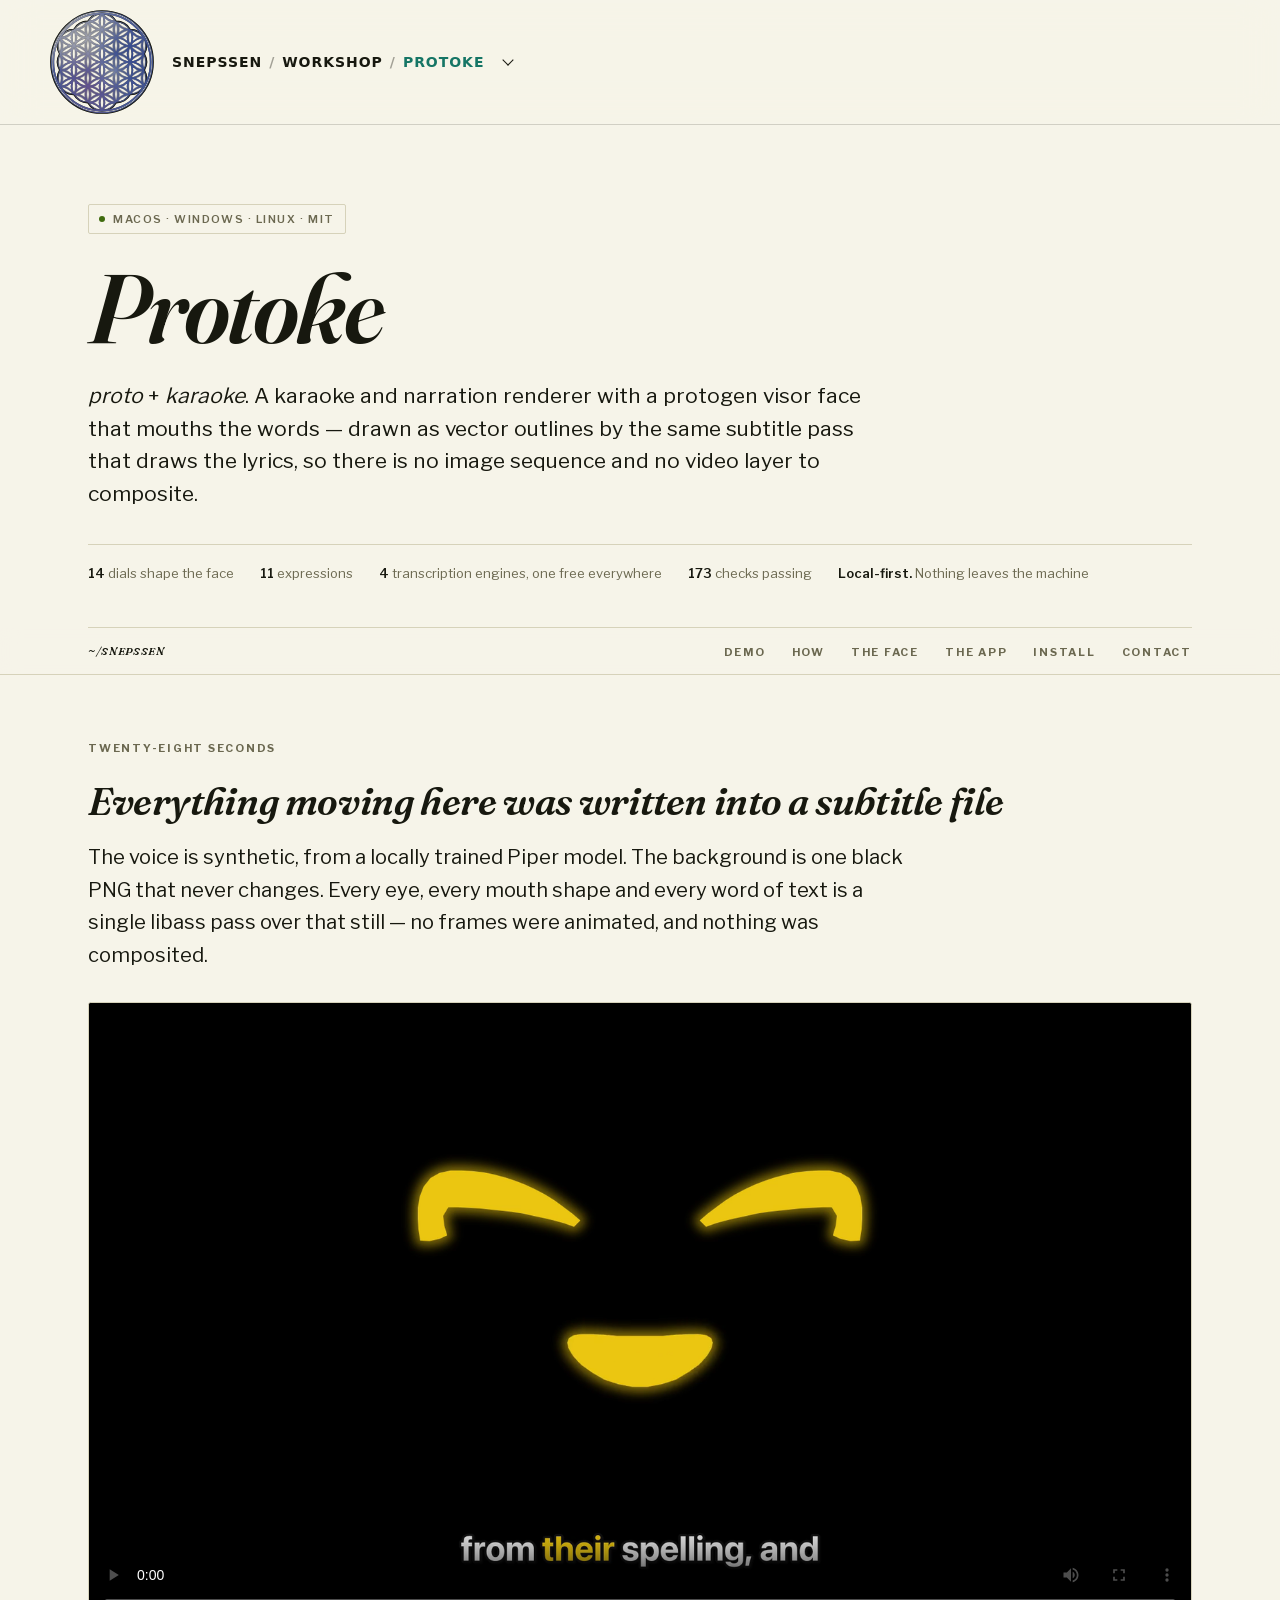
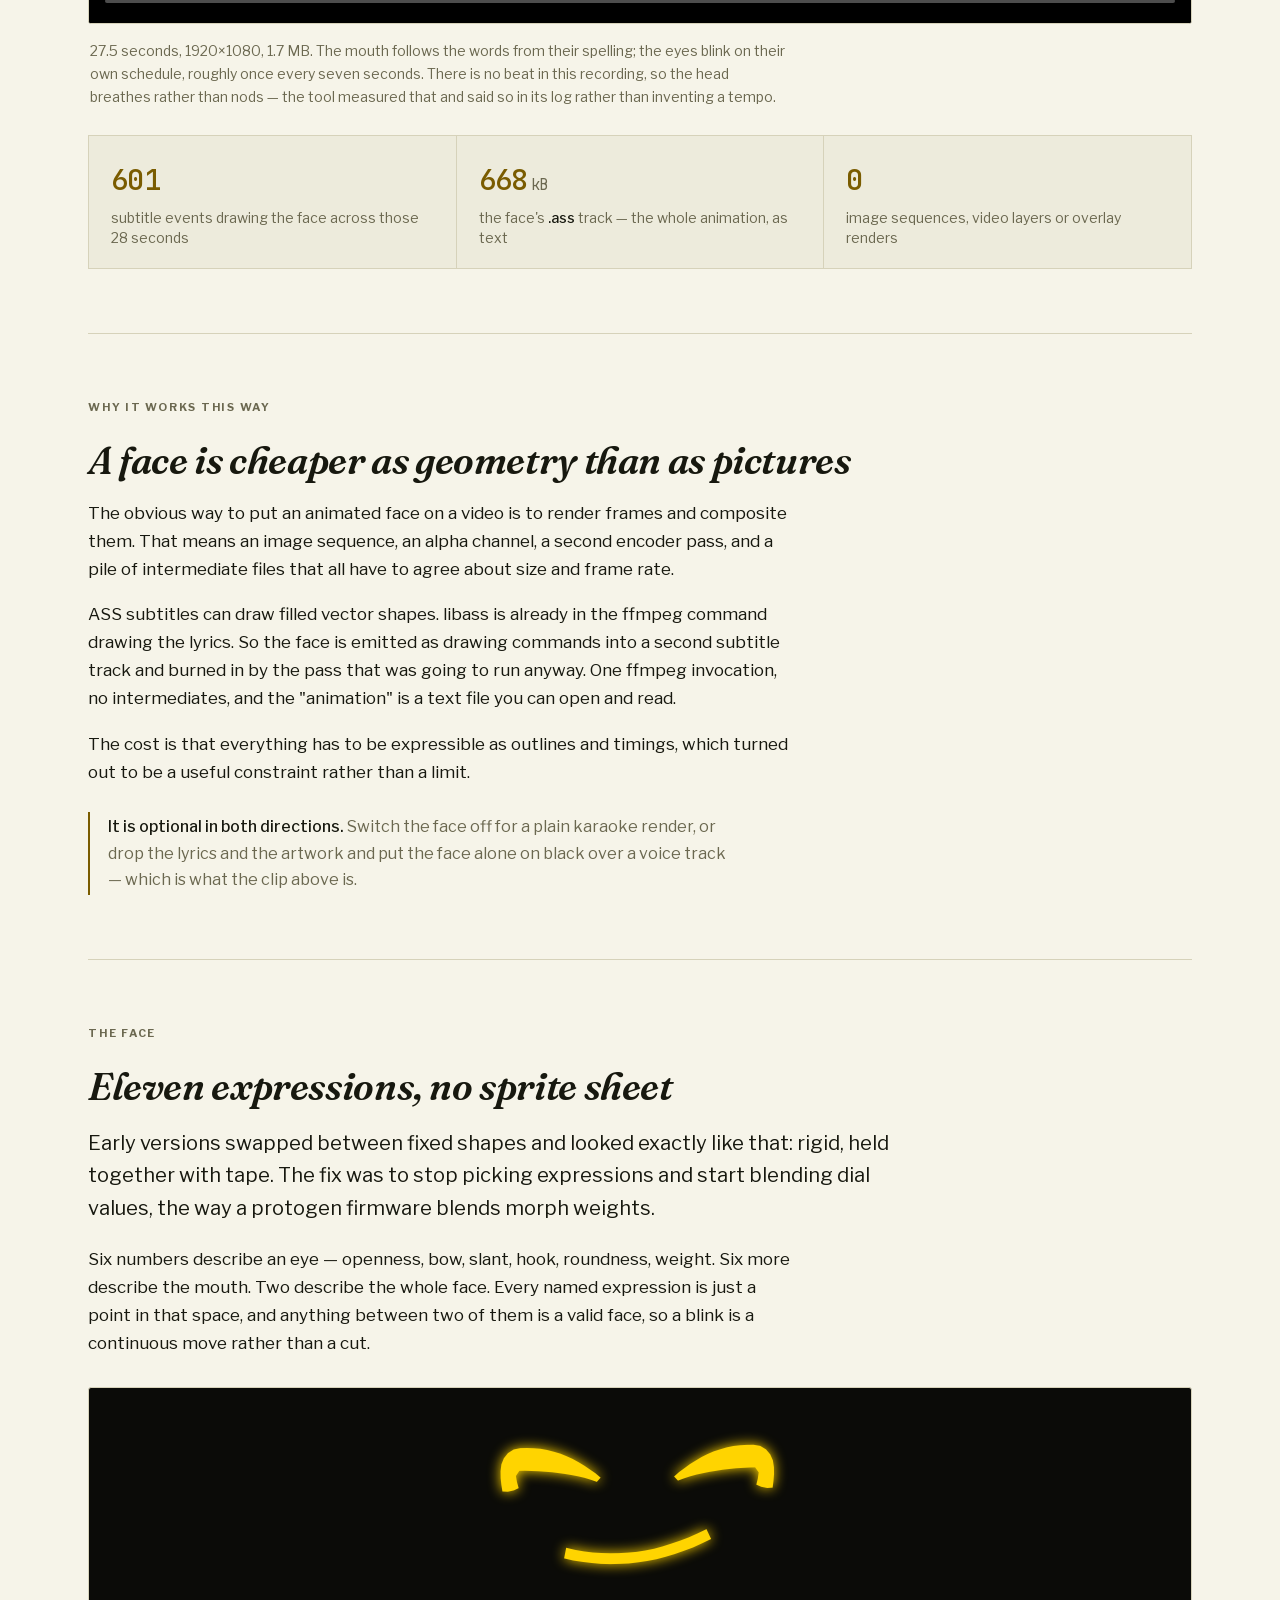
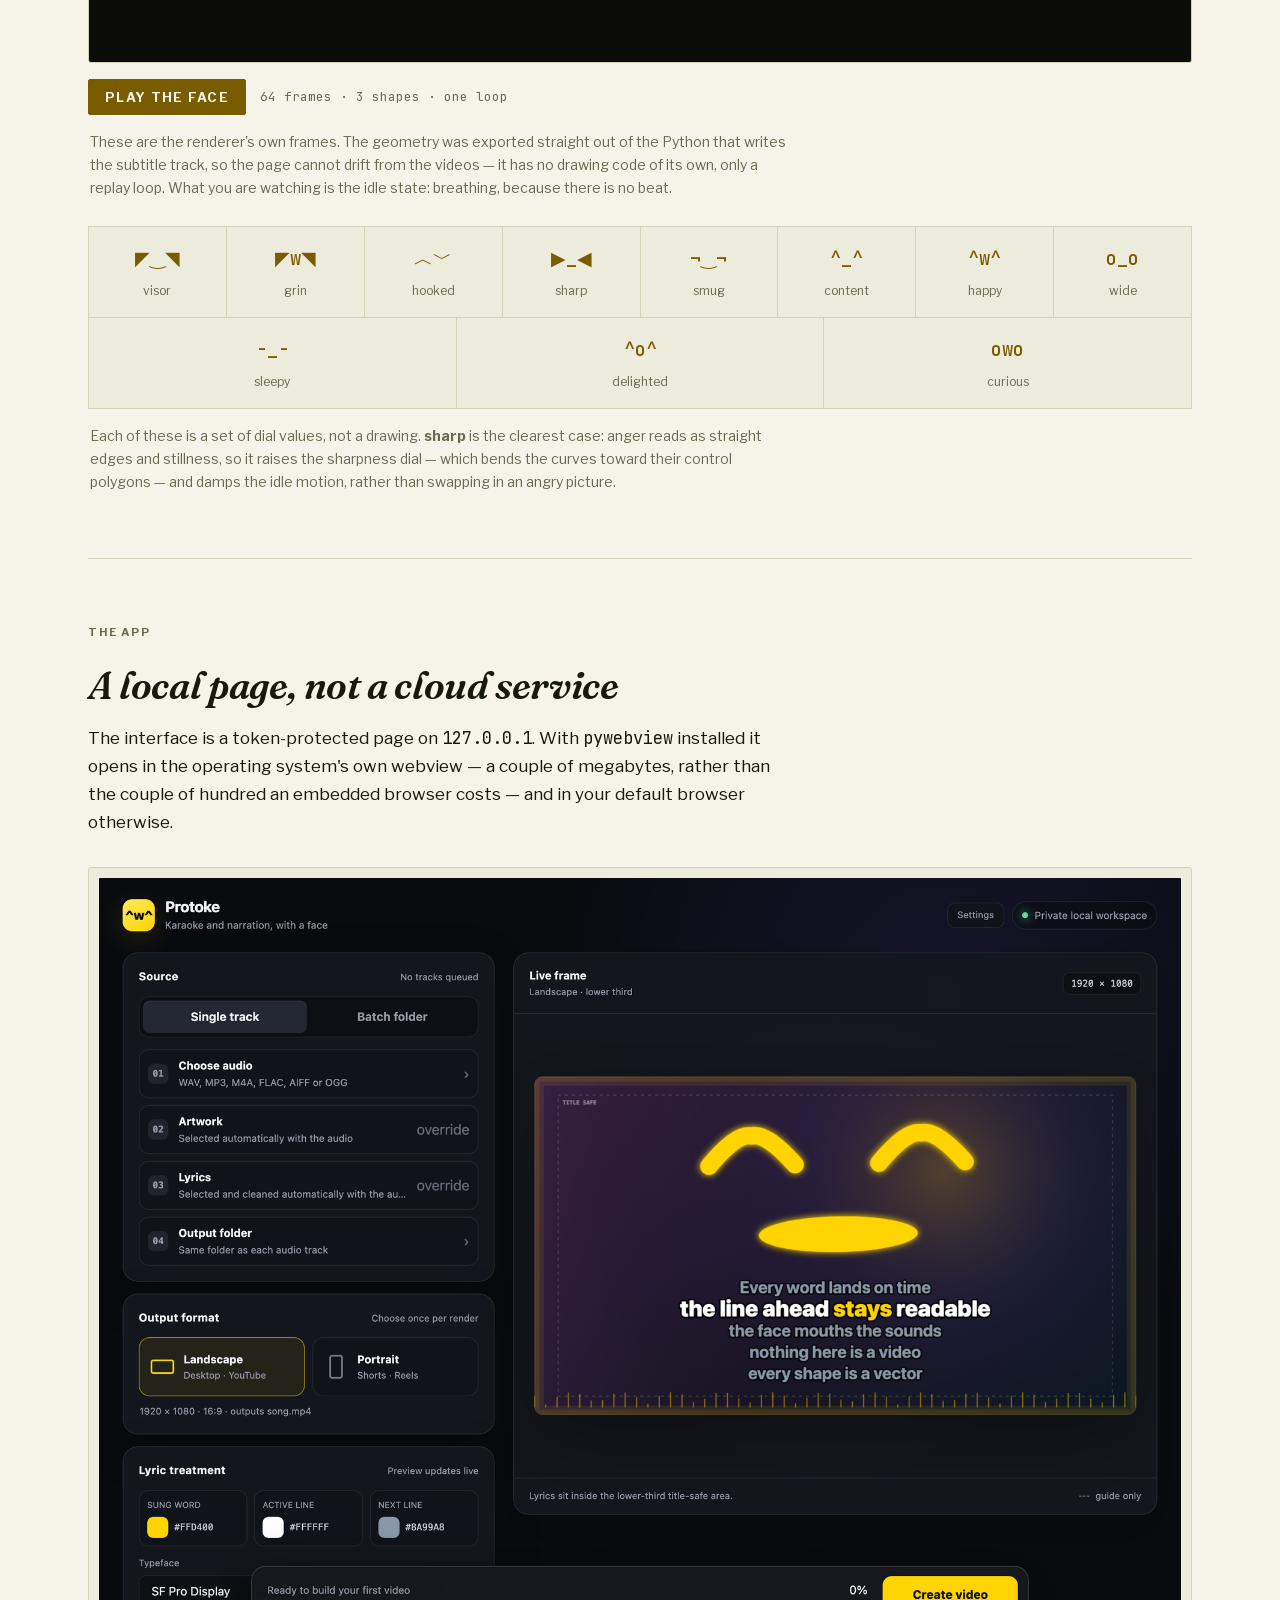
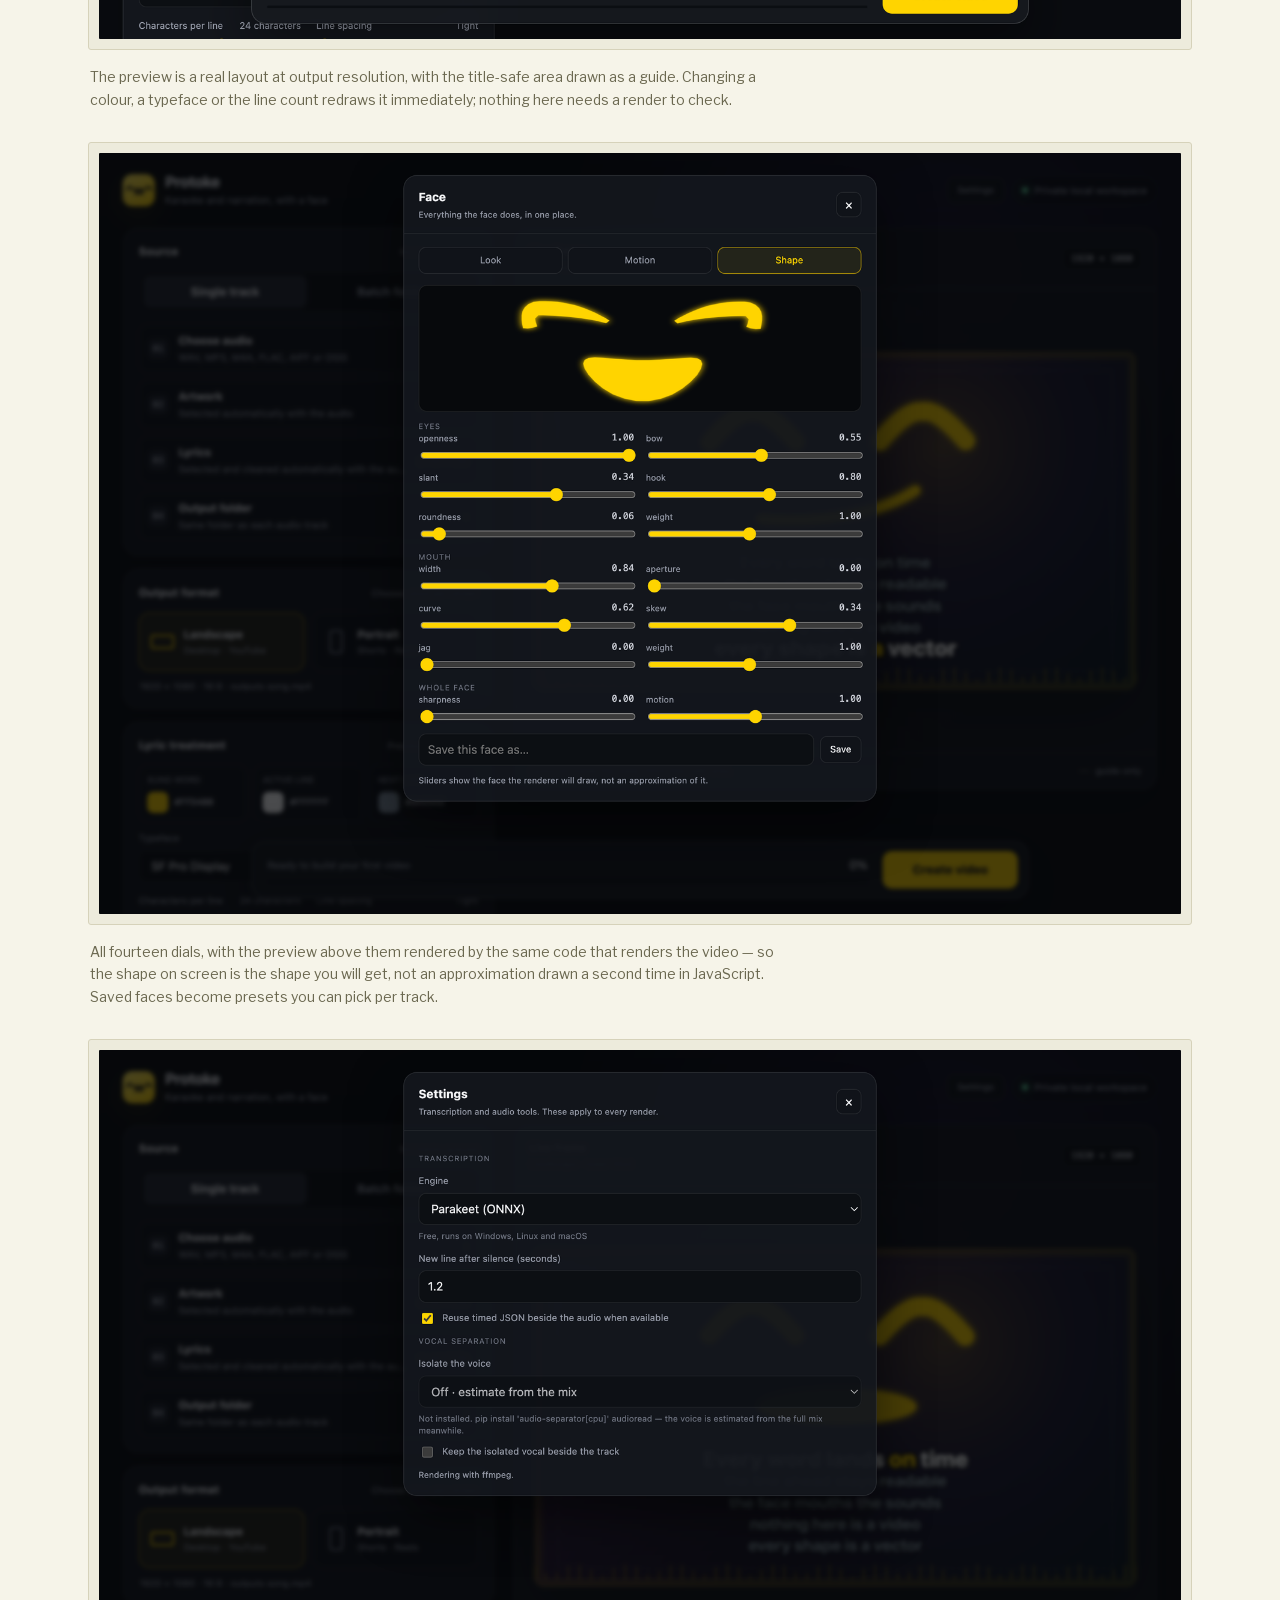
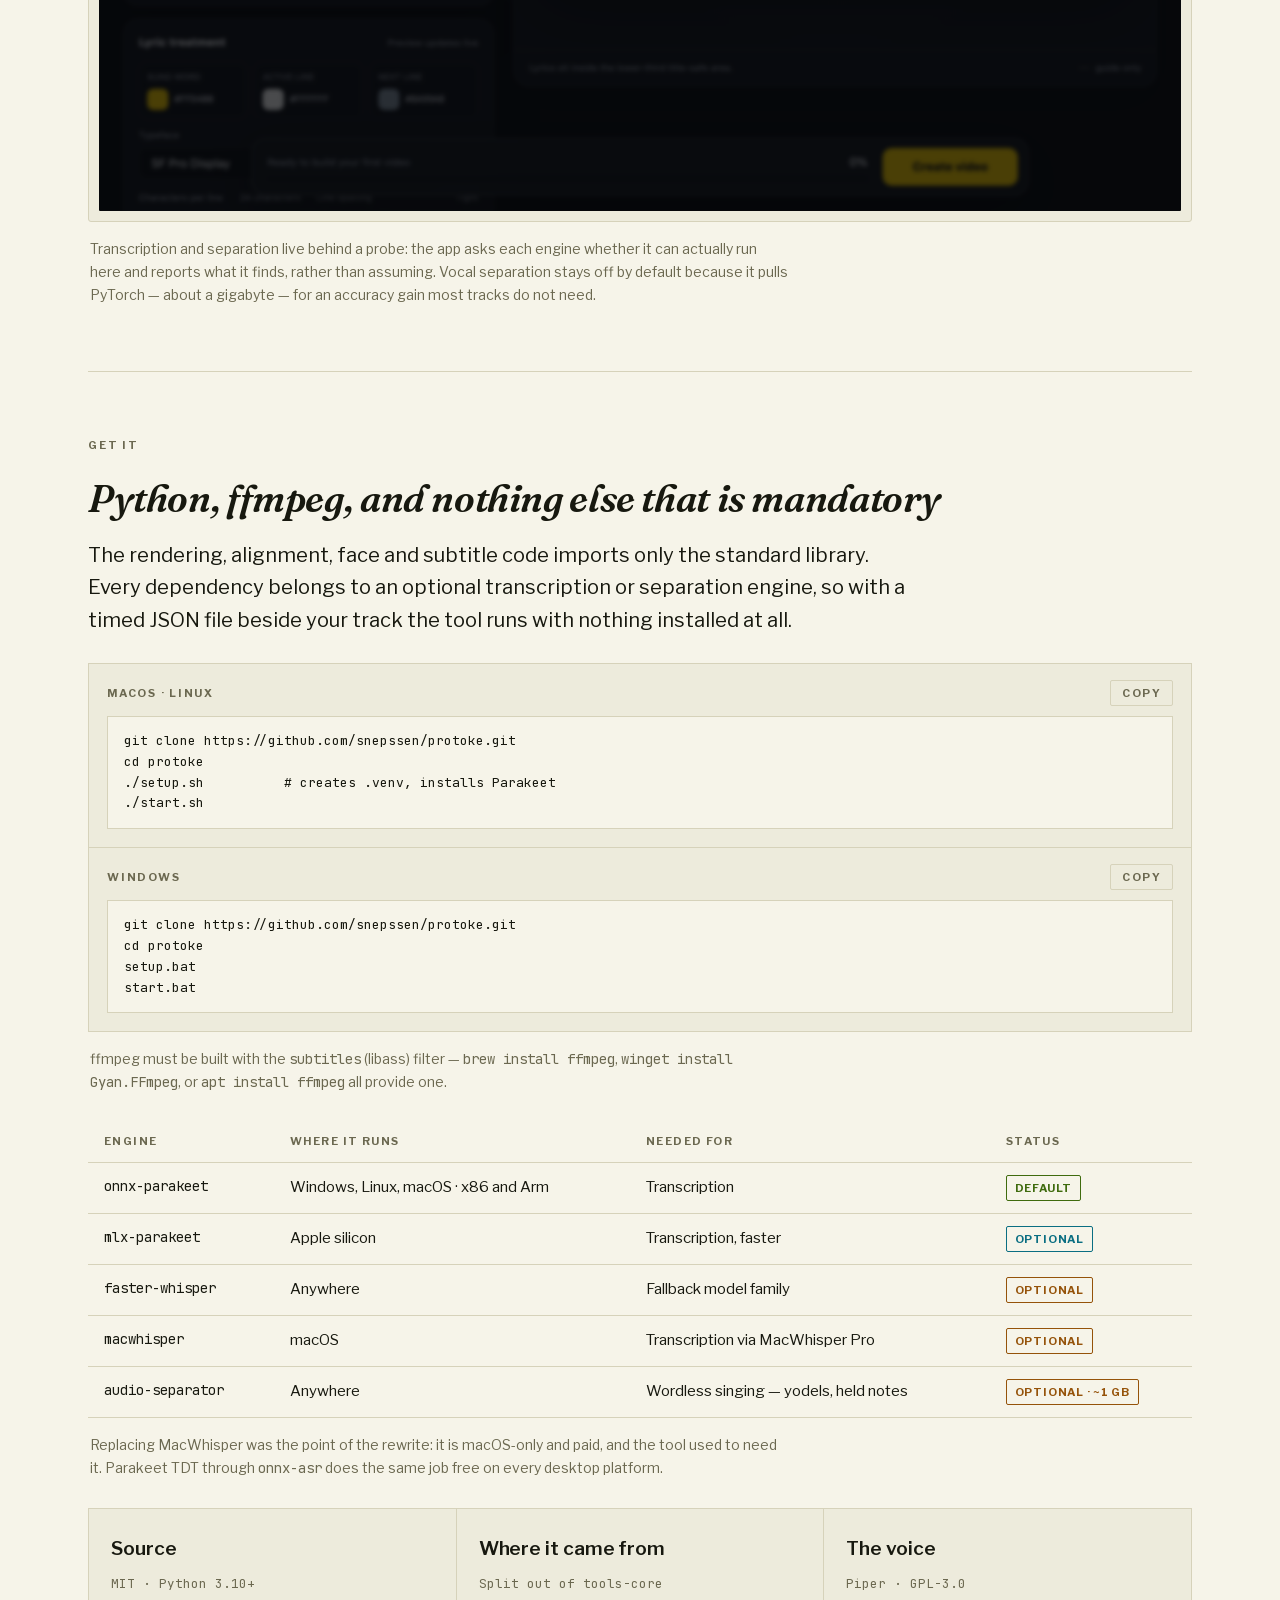
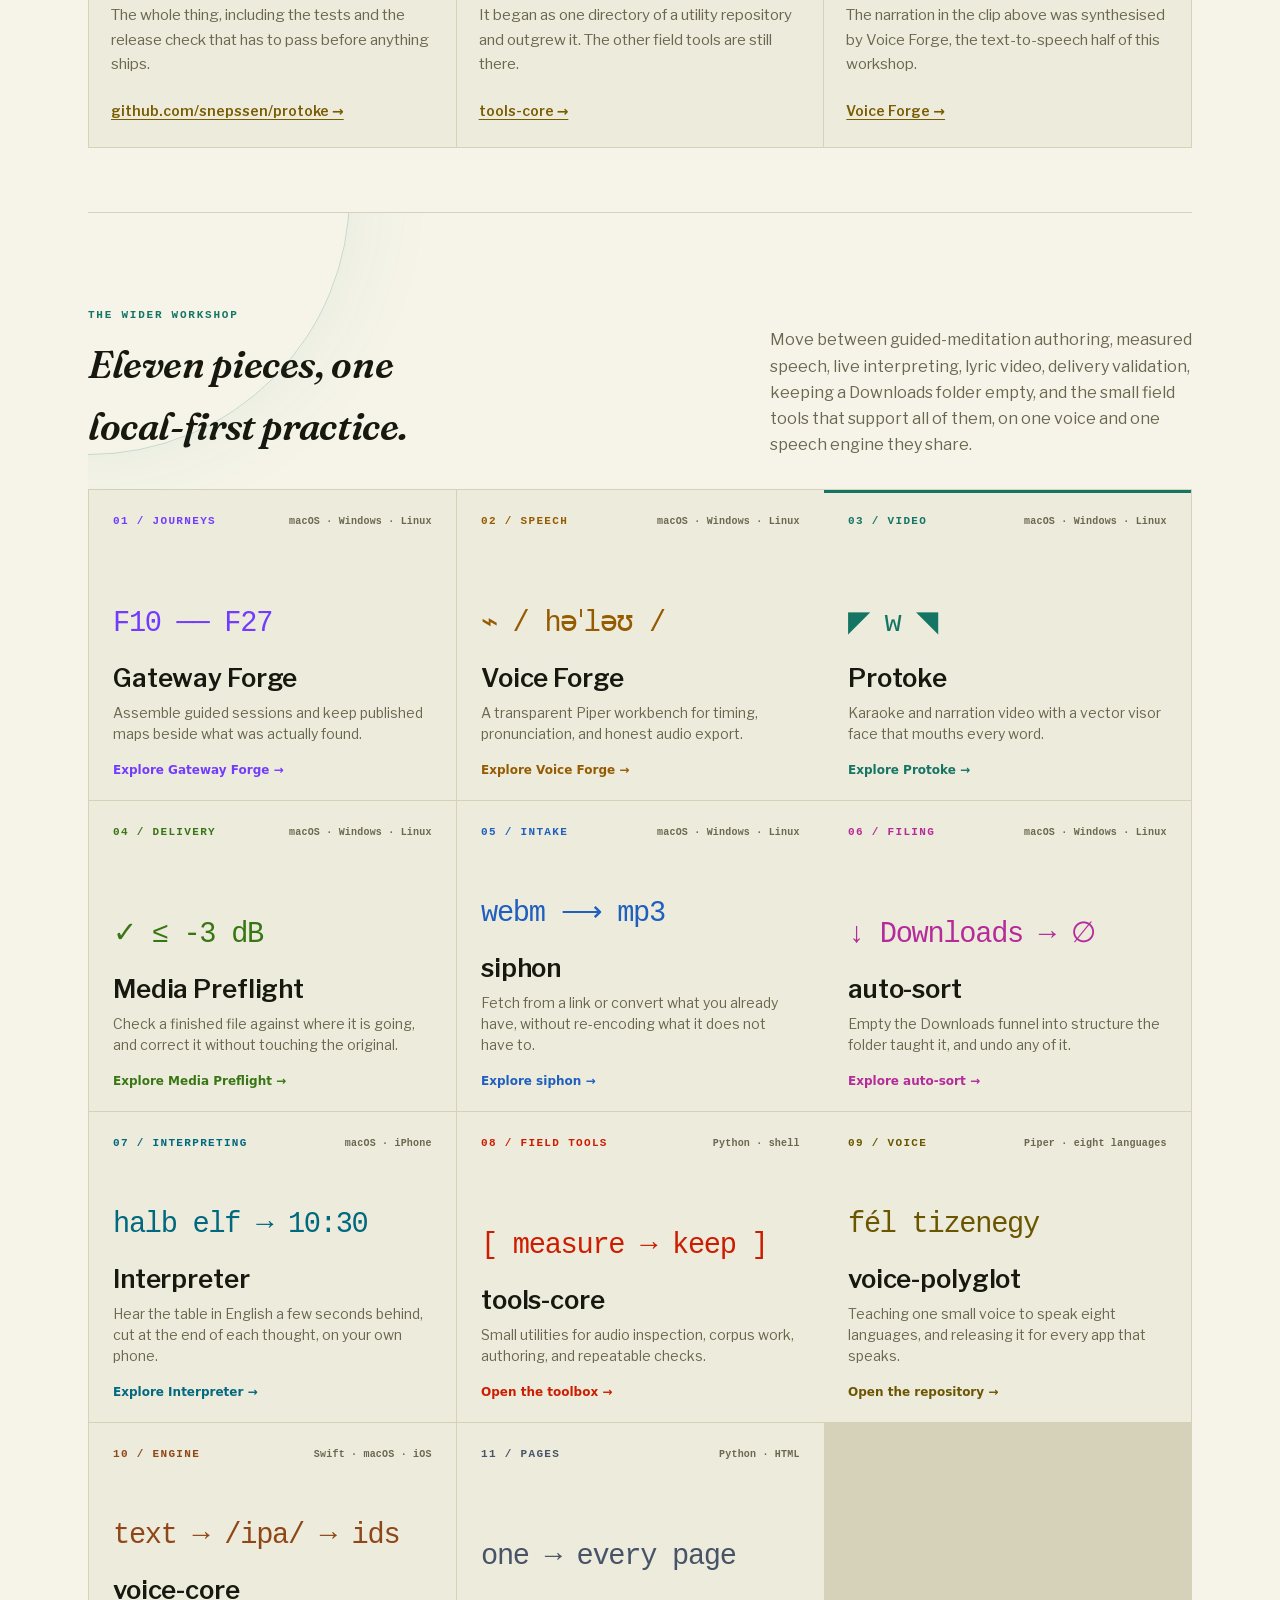
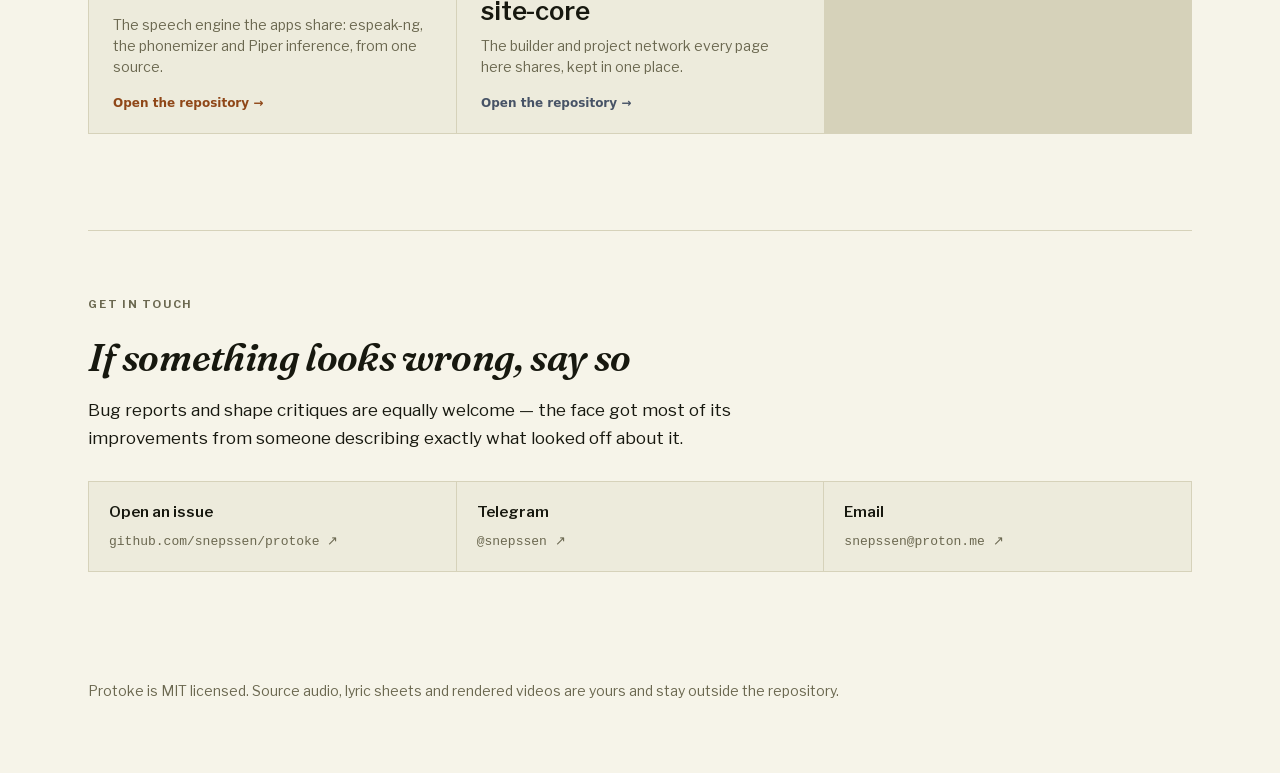
==== docs/index.html @ e9016081 "Workshop pages: voice-polyglot, voice-core and site-core join the project network (from site-core)" ====
<!doctype html>
<!-- Generated by docs/build.py from docs/page.py and docs/ecosystem.json.
     Edits made here are lost on the next build; edit those instead. -->
<html lang="en">
<head>
<meta charset="utf-8">
<meta name="viewport" content="width=device-width, initial-scale=1">
<title>Protoke</title>
<meta name="description" content="Karaoke and narration videos fronted by an animated protogen visor face — drawn as vector outlines by the same subtitle pass that draws the lyrics, with no image sequence and no video layer.">
<meta property="og:title" content="Protoke">
<meta property="og:description" content="proto + karaoke. A karaoke and narration renderer whose face is a subtitle track.">
<meta property="og:type" content="website">
<meta property="og:url" content="https://snepssen.github.io/protoke/">
<meta property="og:image" content="https://snepssen.github.io/protoke/preview.png">
<meta property="og:image:width" content="1200">
<meta property="og:image:height" content="630">
<meta property="og:image:alt" content="The Protoke page">
<meta name="twitter:card" content="summary_large_image">
<link rel="stylesheet" href="fonts.css">
<link rel="stylesheet" href="style.css">
<link rel="stylesheet" href="ecosystem.css">
</head>
<body data-project="protoke">

<span class="ecosystem-page-top" id="page-top" aria-hidden="true"></span>
<div class="ecosystem-progress" aria-hidden="true"><span></span></div>
<nav class="ecosystem-rail" aria-label="Snepssen project network">
  <div class="ecosystem-rail__inner">
    <button class="ecosystem-rail__brand" type="button" aria-expanded="false"
            aria-controls="ecosystem-projects" aria-label="Open workshop projects">
      <span class="ecosystem-mark" aria-hidden="true">
        <!-- Flower of Life geometry adapted from Pd4u's CC0 Wikimedia SVG:
             https://commons.wikimedia.org/wiki/File:Flower_of_Life_SVG.svg -->
        <svg class="ecosystem-mark__wire" viewBox="-250 -250 500 500" focusable="false">
          <defs>
            <pattern id="ecosystem-flower-pattern" width="135.1" height="78" patternUnits="userSpaceOnUse">
              <g class="ecosystem-mark__pattern-lines">
                <circle r="78" />
                <circle r="78" cx="135.1" />
                <circle r="78" cy="78" />
                <circle r="78" cx="135.1" cy="78" />
                <path d="m0,0a78,78,0,0,1,0,78 78,78,0,0,1,135.1,0 78,78,0,0,1,0-78 78,78,0,0,1-135.1,0" />
              </g>
            </pattern>
            <pattern id="ecosystem-flower-mask-pattern" width="135.1" height="78" patternUnits="userSpaceOnUse">
              <g fill="none" stroke="#fff" stroke-width="8">
                <circle r="78" />
                <circle r="78" cx="135.1" />
                <circle r="78" cy="78" />
                <circle r="78" cx="135.1" cy="78" />
                <path d="m0,0a78,78,0,0,1,0,78 78,78,0,0,1,135.1,0 78,78,0,0,1,0-78 78,78,0,0,1-135.1,0" />
              </g>
            </pattern>
            <mask id="ecosystem-flower-mask" x="-250" y="-250" width="500" height="500" maskUnits="userSpaceOnUse">
              <circle r="245.3" fill="none" stroke="#fff" stroke-width="8" />
              <circle r="234" fill="none" stroke="#fff" stroke-width="8" />
              <path fill="url(#ecosystem-flower-mask-pattern)" d="m0-234a78,78,0,0,1,67.55,39 78,78,0,0,1,67.55,39 78,78,0,0,1,67.55,117 78,78,0,0,1,0,78 78,78,0,0,1,-67.55,117 78,78,0,0,1,-67.55,39 78,78,0,0,1,-135.1,0 78,78,0,0,1,-67.55-39 78,78,0,0,1,-67.55-117 78,78,0,0,1,0-78 78,78,0,0,1,67.55-117 78,78,0,0,1,67.55-39 78,78,0,0,1,67.55-39z" />
            </mask>
            <clipPath id="ecosystem-flower-clip"><circle r="245.3" /></clipPath>
            <radialGradient id="ecosystem-light-1">
              <stop offset="0" stop-color="var(--eco-mark-c1)" />
              <stop offset=".52" stop-color="var(--eco-mark-c1)" stop-opacity=".72" />
              <stop offset="1" stop-color="var(--eco-mark-c1)" stop-opacity="0" />
            </radialGradient>
            <radialGradient id="ecosystem-light-2">
              <stop offset="0" stop-color="var(--eco-mark-c2)" />
              <stop offset=".46" stop-color="var(--eco-mark-c2)" stop-opacity=".66" />
              <stop offset="1" stop-color="var(--eco-mark-c2)" stop-opacity="0" />
            </radialGradient>
            <radialGradient id="ecosystem-light-3">
              <stop offset="0" stop-color="var(--eco-mark-c3)" />
              <stop offset=".42" stop-color="var(--eco-mark-c3)" stop-opacity=".58" />
              <stop offset="1" stop-color="var(--eco-mark-c3)" stop-opacity="0" />
            </radialGradient>
            <radialGradient id="ecosystem-light-4">
              <stop offset="0" stop-color="var(--eco-mark-c4)" stop-opacity=".96" />
              <stop offset=".34" stop-color="var(--eco-mark-c4)" stop-opacity=".42" />
              <stop offset="1" stop-color="var(--eco-mark-c4)" stop-opacity="0" />
            </radialGradient>
          </defs>
          <g class="ecosystem-mark__base">
            <circle r="245.3" />
            <circle r="234" />
            <path class="ecosystem-mark__field" fill="url(#ecosystem-flower-pattern)" d="m0-234a78,78,0,0,1,67.55,39 78,78,0,0,1,67.55,39 78,78,0,0,1,67.55,117 78,78,0,0,1,0,78 78,78,0,0,1,-67.55,117 78,78,0,0,1,-67.55,39 78,78,0,0,1,-135.1,0 78,78,0,0,1,-67.55-39 78,78,0,0,1,-67.55-117 78,78,0,0,1,0-78 78,78,0,0,1,67.55-117 78,78,0,0,1,67.55-39 78,78,0,0,1,67.55-39z" />
          </g>
          <g class="ecosystem-mark__colour" mask="url(#ecosystem-flower-mask)" clip-path="url(#ecosystem-flower-clip)">
            <g class="ecosystem-mark__light-field">
              <circle r="260" fill="var(--eco-mark-c0)" />
              <ellipse cx="-112" cy="-92" rx="238" ry="182" fill="url(#ecosystem-light-1)" transform="rotate(-18 -112 -92)" />
              <ellipse cx="118" cy="-42" rx="198" ry="144" fill="url(#ecosystem-light-2)" transform="rotate(31 118 -42)" />
              <ellipse cx="-38" cy="132" rx="218" ry="158" fill="url(#ecosystem-light-3)" transform="rotate(47 -38 132)" />
              <ellipse cx="58" cy="38" rx="116" ry="88" fill="url(#ecosystem-light-4)" transform="rotate(-36 58 38)" />
            </g>
          </g>
        </svg>
      </span>
      <span class="ecosystem-rail__identity" aria-hidden="true">
        <span class="ecosystem-rail__identity-path">
          <span>Snepssen</span><i>/</i><span>Workshop</span><i>/</i>
        </span>
        <strong>Protoke</strong>
      </span>
      <span class="ecosystem-rail__chevron" aria-hidden="true"></span>
    </button>
    <div class="ecosystem-rail__links" id="ecosystem-projects" aria-hidden="true" inert>
      <a data-project="gateway-forge" style="--project-accent: var(--eco-gateway)" href="https://snepssen.github.io/gateway-forge/">Gateway Forge</a>
      <a data-project="voice-forge" style="--project-accent: var(--eco-voice)" href="https://snepssen.github.io/voice-forge/">Voice Forge</a>
      <a data-project="protoke" style="--project-accent: var(--eco-protoke)" href="https://snepssen.github.io/protoke/">Protoke</a>
      <a data-project="media-preflight" style="--project-accent: var(--eco-preflight)" href="https://snepssen.github.io/media-preflight/">Media Preflight</a>
      <a data-project="siphon" style="--project-accent: var(--eco-siphon)" href="https://snepssen.github.io/siphon/">siphon</a>
      <a data-project="auto-sort" style="--project-accent: var(--eco-autosort)" href="https://snepssen.github.io/auto-sort/">auto-sort</a>
      <a data-project="translate-core" style="--project-accent: var(--eco-interpreter)" href="https://snepssen.github.io/translate-core/">Interpreter</a>
      <a data-project="tools-core" style="--project-accent: var(--eco-tools)" href="https://snepssen.github.io/tools-core/">tools-core</a>
      <a data-project="voice-polyglot" style="--project-accent: var(--eco-polyglot)" href="https://github.com/snepssen/voice-polyglot">voice-polyglot</a>
      <a data-project="voice-core" style="--project-accent: var(--eco-voicecore)" href="https://github.com/snepssen/voice-core">voice-core</a>
      <a data-project="site-core" style="--project-accent: var(--eco-sitecore)" href="https://github.com/snepssen/site-core">site-core</a>
    </div>
  </div>
</nav>

<div class="wrap">
<header id="top">
  <span class="badge"><span class="dot"></span>macOS · Windows · Linux · MIT</span>
  <h1>Protoke</h1>
  <p class="subhead"><em>proto</em> + <em>karaoke</em>. A karaoke and narration renderer with a protogen visor face that mouths the words — drawn as vector outlines by the same subtitle pass that draws the lyrics, so there is no image sequence and no video layer to composite.</p>
  <div class="headmeta">
    <span><b>14</b> dials shape the face</span>
    <span><b>11</b> expressions</span>
    <span><b>4</b> transcription engines, one free everywhere</span>
    <span><b>173</b> checks passing</span>
    <span><b>Local-first.</b> Nothing leaves the machine</span>
  </div>
</header>
</div>

<nav class="jump" aria-label="Jump to a section">
  <div class="wrap">
    <a class="mark" href="#page-top">~/snepssen</a>
    <ul>
      <li><a href="#demo">Demo</a></li>
      <li><a href="#how">How</a></li>
      <li><a href="#face">The face</a></li>
      <li><a href="#app">The app</a></li>
      <li><a href="#install">Install</a></li>
      <li><a href="#contact">Contact</a></li>
    </ul>
  </div>
</nav>

<div class="wrap">

<section id="demo">
  <p class="eyebrow">Twenty-eight seconds</p>
  <h2>Everything moving here was written into a subtitle file</h2>
  <p class="lede">The voice is synthetic, from a locally trained Piper model. The background is one black PNG that never changes. Every eye, every mouth shape and every word of text is a single libass pass over that still — no frames were animated, and nothing was composited.</p>

  <div class="player">
    <video controls preload="metadata" poster="img/render-black.png" width="1600" height="900">
      <source src="protoke-demo.mp4" type="video/mp4">
      Your browser cannot play this clip. It is a 1.7 MB MP4 at
      <a href="protoke-demo.mp4">protoke-demo.mp4</a>.
    </video>
  </div>
  <p class="cap">27.5 seconds, 1920×1080, 1.7 MB. The mouth follows the words from their spelling; the eyes blink on their own schedule, roughly once every seven seconds. There is no beat in this recording, so the head breathes rather than nods — the tool measured that and said so in its log rather than inventing a tempo.</p>

  <div class="readout three">
    <div class="cell"><div class="n">601</div><div class="l">subtitle events drawing the face across those 28 seconds</div></div>
    <div class="cell"><div class="n">668<small>kB</small></div><div class="l">the face's <b>.ass</b> track — the whole animation, as text</div></div>
    <div class="cell"><div class="n">0</div><div class="l">image sequences, video layers or overlay renders</div></div>
  </div>
</section>

<section id="how">
  <p class="eyebrow">Why it works this way</p>
  <h2>A face is cheaper as geometry than as pictures</h2>
  <p>The obvious way to put an animated face on a video is to render frames and composite them. That means an image sequence, an alpha channel, a second encoder pass, and a pile of intermediate files that all have to agree about size and frame rate.</p>
  <p>ASS subtitles can draw filled vector shapes. libass is already in the ffmpeg command drawing the lyrics. So the face is emitted as drawing commands into a second subtitle track and burned in by the pass that was going to run anyway. One ffmpeg invocation, no intermediates, and the "animation" is a text file you can open and read.</p>
  <p>The cost is that everything has to be expressible as outlines and timings, which turned out to be a useful constraint rather than a limit.</p>

  <div class="note"><b>It is optional in both directions.</b> Switch the face off for a plain karaoke render, or drop the lyrics and the artwork and put the face alone on black over a voice track — which is what the clip above is.</div>
</section>

<section id="face">
  <p class="eyebrow">The face</p>
  <h2>Eleven expressions, no sprite sheet</h2>
  <p class="lede">Early versions swapped between fixed shapes and looked exactly like that: rigid, held together with tape. The fix was to stop picking expressions and start blending dial values, the way a protogen firmware blends morph weights.</p>
  <p>Six numbers describe an eye — openness, bow, slant, hook, roundness, weight. Six more describe the mouth. Two describe the whole face. Every named expression is just a point in that space, and anything between two of them is a valid face, so a blink is a continuous move rather than a cut.</p>

  <div class="stage">
    <canvas id="faceCanvas" width="1040" height="460" aria-label="Animated protogen-style visor face, blinking and breathing"></canvas>
  </div>
  <div class="stagebar">
    <button class="primary" id="faceToggle" type="button" data-playing="false">Play the face</button>
    <span class="status" id="faceStatus">64 frames · one loop</span>
  </div>
  <p class="cap">These are the renderer's own frames. The geometry was exported straight out of the Python that writes the subtitle track, so the page cannot drift from the videos — it has no drawing code of its own, only a replay loop. What you are watching is the idle state: breathing, because there is no beat.</p>

  <div class="faces">
    <div><b>◤‿◥</b><span>visor</span></div>
    <div><b>◤w◥</b><span>grin</span></div>
    <div><b>︿﹀</b><span>hooked</span></div>
    <div><b>▶_◀</b><span>sharp</span></div>
    <div><b>¬‿¬</b><span>smug</span></div>
    <div><b>^_^</b><span>content</span></div>
    <div><b>^w^</b><span>happy</span></div>
    <div><b>o_o</b><span>wide</span></div>
    <div><b>-_-</b><span>sleepy</span></div>
    <div><b>^o^</b><span>delighted</span></div>
    <div><b>owo</b><span>curious</span></div>
  </div>
  <p class="cap">Each of these is a set of dial values, not a drawing. <b>sharp</b> is the clearest case: anger reads as straight edges and stillness, so it raises the sharpness dial — which bends the curves toward their control polygons — and damps the idle motion, rather than swapping in an angry picture.</p>
</section>

<section id="app">
  <p class="eyebrow">The app</p>
  <h2>A local page, not a cloud service</h2>
  <p>The interface is a token-protected page on <code>127.0.0.1</code>. With <code>pywebview</code> installed it opens in the operating system's own webview — a couple of megabytes, rather than the couple of hundred an embedded browser costs — and in your default browser otherwise.</p>

  <div class="shot"><img src="img/ui-main.png" alt="Protoke's main window: source and output panels on the left, and a live 1920x1080 preview frame on the right showing the visor face above five lines of lyrics with one word highlighted" loading="lazy" width="1800" height="1266"></div>
  <p class="cap">The preview is a real layout at output resolution, with the title-safe area drawn as a guide. Changing a colour, a typeface or the line count redraws it immediately; nothing here needs a render to check.</p>

  <div class="shot"><img src="img/ui-face-shape.png" alt="The Face configurator's Shape tab: a live preview of the face above fourteen labelled sliders grouped into eyes, mouth and whole face" loading="lazy" width="1800" height="1266"></div>
  <p class="cap">All fourteen dials, with the preview above them rendered by the same code that renders the video — so the shape on screen is the shape you will get, not an approximation drawn a second time in JavaScript. Saved faces become presets you can pick per track.</p>

  <div class="shot"><img src="img/ui-settings.png" alt="The Settings sheet showing the transcription engine set to Parakeet ONNX, described as free and running on Windows, Linux and macOS, and vocal separation switched off" loading="lazy" width="1800" height="1266"></div>
  <p class="cap">Transcription and separation live behind a probe: the app asks each engine whether it can actually run here and reports what it finds, rather than assuming. Vocal separation stays off by default because it pulls PyTorch — about a gigabyte — for an accuracy gain most tracks do not need.</p>
</section>

<section id="install">
  <p class="eyebrow">Get it</p>
  <h2>Python, ffmpeg, and nothing else that is mandatory</h2>
  <p class="lede">The rendering, alignment, face and subtitle code imports only the standard library. Every dependency belongs to an optional transcription or separation engine, so with a timed JSON file beside your track the tool runs with nothing installed at all.</p>

  <div class="install">
    <div class="cmd">
      <div class="cmdhead"><span class="os">macOS · Linux</span><button class="copy" type="button" data-copy="git clone https://github.com/snepssen/protoke.git &amp;&amp; cd protoke &amp;&amp; ./setup.sh">Copy</button></div>
      <pre><code>git clone https://github.com/snepssen/protoke.git
cd protoke
./setup.sh          # creates .venv, installs Parakeet
./start.sh</code></pre>
    </div>
    <div class="cmd">
      <div class="cmdhead"><span class="os">Windows</span><button class="copy" type="button" data-copy="git clone https://github.com/snepssen/protoke.git &amp;&amp; cd protoke &amp;&amp; setup.bat">Copy</button></div>
      <pre><code>git clone https://github.com/snepssen/protoke.git
cd protoke
setup.bat
start.bat</code></pre>
    </div>
  </div>

  <p class="cap">ffmpeg must be built with the <code>subtitles</code> (libass) filter — <code>brew install ffmpeg</code>, <code>winget install Gyan.FFmpeg</code>, or <code>apt install ffmpeg</code> all provide one.</p>

  <div class="tablewrap">
  <table>
    <thead><tr><th>Engine</th><th>Where it runs</th><th>Needed for</th><th>Status</th></tr></thead>
    <tbody>
      <tr><td class="mono">onnx-parakeet</td><td>Windows, Linux, macOS · x86 and Arm</td><td>Transcription</td><td><span class="pill found">Default</span></td></tr>
      <tr><td class="mono">mlx-parakeet</td><td>Apple silicon</td><td>Transcription, faster</td><td><span class="pill pub">Optional</span></td></tr>
      <tr><td class="mono">faster-whisper</td><td>Anywhere</td><td>Fallback model family</td><td><span class="pill prov">Optional</span></td></tr>
      <tr><td class="mono">macwhisper</td><td>macOS</td><td>Transcription via MacWhisper Pro</td><td><span class="pill prov">Optional</span></td></tr>
      <tr><td class="mono">audio-separator</td><td>Anywhere</td><td>Wordless singing — yodels, held notes</td><td><span class="pill prov">Optional · ~1 GB</span></td></tr>
    </tbody>
  </table>
  </div>
  <p class="cap">Replacing MacWhisper was the point of the rewrite: it is macOS-only and paid, and the tool used to need it. Parakeet TDT through <code>onnx-asr</code> does the same job free on every desktop platform.</p>

  <div class="grid">
    <div class="card">
      <h3>Source</h3>
      <div class="meta">MIT · Python 3.10+</div>
      <p>The whole thing, including the tests and the release check that has to pass before anything ships.</p>
      <div class="get"><a href="https://github.com/snepssen/protoke">github.com/snepssen/protoke →</a></div>
    </div>
    <div class="card">
      <h3>Where it came from</h3>
      <div class="meta">Split out of tools-core</div>
      <p>It began as one directory of a utility repository and outgrew it. The other field tools are still there.</p>
      <div class="get"><a href="https://snepssen.github.io/tools-core/">tools-core →</a></div>
    </div>
    <div class="card">
      <h3>The voice</h3>
      <div class="meta">Piper · GPL-3.0</div>
      <p>The narration in the clip above was synthesised by Voice Forge, the text-to-speech half of this workshop.</p>
      <div class="get"><a href="https://snepssen.github.io/voice-forge/">Voice Forge →</a></div>
    </div>
  </div>
</section>

<section class="ecosystem-more" aria-labelledby="ecosystem-heading" data-eco-reveal>
  <div class="ecosystem-more__head">
    <div>
      <p class="ecosystem-kicker">The wider workshop</p>
      <h2 id="ecosystem-heading">Eleven pieces, one local-first practice.</h2>
    </div>
    <p class="ecosystem-more__intro">Move between guided-meditation authoring, measured speech, live interpreting, lyric video, delivery validation, keeping a Downloads folder empty, and the small field tools that support all of them, on one voice and one speech engine they share.</p>
  </div>
  <div class="ecosystem-grid">
    <a class="ecosystem-card" data-project="gateway-forge" style="--card-accent: var(--eco-gateway)" href="https://snepssen.github.io/gateway-forge/">
      <div class="ecosystem-card__index"><span>01 / JOURNEYS</span><span>macOS · Windows · Linux</span></div>
      <div class="ecosystem-card__glyph" aria-hidden="true">F10 ── F27</div>
      <h3>Gateway Forge</h3>
      <p>Assemble guided sessions and keep published maps beside what was actually found.</p>
      <span class="ecosystem-card__go">Explore Gateway Forge →</span>
    </a>
    <a class="ecosystem-card" data-project="voice-forge" style="--card-accent: var(--eco-voice)" href="https://snepssen.github.io/voice-forge/">
      <div class="ecosystem-card__index"><span>02 / SPEECH</span><span>macOS · Windows · Linux</span></div>
      <div class="ecosystem-card__glyph" aria-hidden="true">⌁ / həˈləʊ /</div>
      <h3>Voice Forge</h3>
      <p>A transparent Piper workbench for timing, pronunciation, and honest audio export.</p>
      <span class="ecosystem-card__go">Explore Voice Forge →</span>
    </a>
    <a class="ecosystem-card" data-project="protoke" style="--card-accent: var(--eco-protoke)" href="https://snepssen.github.io/protoke/" aria-current="page">
      <div class="ecosystem-card__index"><span>03 / VIDEO</span><span>macOS · Windows · Linux</span></div>
      <div class="ecosystem-card__glyph" aria-hidden="true">◤ w ◥</div>
      <h3>Protoke</h3>
      <p>Karaoke and narration video with a vector visor face that mouths every word.</p>
      <span class="ecosystem-card__go">Explore Protoke →</span>
    </a>
    <a class="ecosystem-card" data-project="media-preflight" style="--card-accent: var(--eco-preflight)" href="https://snepssen.github.io/media-preflight/">
      <div class="ecosystem-card__index"><span>04 / DELIVERY</span><span>macOS · Windows · Linux</span></div>
      <div class="ecosystem-card__glyph" aria-hidden="true">✓ ≤ -3 dB</div>
      <h3>Media Preflight</h3>
      <p>Check a finished file against where it is going, and correct it without touching the original.</p>
      <span class="ecosystem-card__go">Explore Media Preflight →</span>
    </a>
    <a class="ecosystem-card" data-project="siphon" style="--card-accent: var(--eco-siphon)" href="https://snepssen.github.io/siphon/">
      <div class="ecosystem-card__index"><span>05 / INTAKE</span><span>macOS · Windows · Linux</span></div>
      <div class="ecosystem-card__glyph" aria-hidden="true">webm ⟶ mp3</div>
      <h3>siphon</h3>
      <p>Fetch from a link or convert what you already have, without re-encoding what it does not have to.</p>
      <span class="ecosystem-card__go">Explore siphon →</span>
    </a>
    <a class="ecosystem-card" data-project="auto-sort" style="--card-accent: var(--eco-autosort)" href="https://snepssen.github.io/auto-sort/">
      <div class="ecosystem-card__index"><span>06 / FILING</span><span>macOS · Windows · Linux</span></div>
      <div class="ecosystem-card__glyph" aria-hidden="true">↓ Downloads → ∅</div>
      <h3>auto-sort</h3>
      <p>Empty the Downloads funnel into structure the folder taught it, and undo any of it.</p>
      <span class="ecosystem-card__go">Explore auto-sort →</span>
    </a>
    <a class="ecosystem-card" data-project="translate-core" style="--card-accent: var(--eco-interpreter)" href="https://snepssen.github.io/translate-core/">
      <div class="ecosystem-card__index"><span>07 / INTERPRETING</span><span>macOS · iPhone</span></div>
      <div class="ecosystem-card__glyph" aria-hidden="true">halb elf → 10:30</div>
      <h3>Interpreter</h3>
      <p>Hear the table in English a few seconds behind, cut at the end of each thought, on your own phone.</p>
      <span class="ecosystem-card__go">Explore Interpreter →</span>
    </a>
    <a class="ecosystem-card" data-project="tools-core" style="--card-accent: var(--eco-tools)" href="https://snepssen.github.io/tools-core/">
      <div class="ecosystem-card__index"><span>08 / FIELD TOOLS</span><span>Python · shell</span></div>
      <div class="ecosystem-card__glyph" aria-hidden="true">[ measure → keep ]</div>
      <h3>tools-core</h3>
      <p>Small utilities for audio inspection, corpus work, authoring, and repeatable checks.</p>
      <span class="ecosystem-card__go">Open the toolbox →</span>
    </a>
    <a class="ecosystem-card" data-project="voice-polyglot" style="--card-accent: var(--eco-polyglot)" href="https://github.com/snepssen/voice-polyglot">
      <div class="ecosystem-card__index"><span>09 / VOICE</span><span>Piper · eight languages</span></div>
      <div class="ecosystem-card__glyph" aria-hidden="true">fél tizenegy</div>
      <h3>voice-polyglot</h3>
      <p>Teaching one small voice to speak eight languages, and releasing it for every app that speaks.</p>
      <span class="ecosystem-card__go">Open the repository →</span>
    </a>
    <a class="ecosystem-card" data-project="voice-core" style="--card-accent: var(--eco-voicecore)" href="https://github.com/snepssen/voice-core">
      <div class="ecosystem-card__index"><span>10 / ENGINE</span><span>Swift · macOS · iOS</span></div>
      <div class="ecosystem-card__glyph" aria-hidden="true">text → /ipa/ → ids</div>
      <h3>voice-core</h3>
      <p>The speech engine the apps share: espeak-ng, the phonemizer and Piper inference, from one source.</p>
      <span class="ecosystem-card__go">Open the repository →</span>
    </a>
    <a class="ecosystem-card" data-project="site-core" style="--card-accent: var(--eco-sitecore)" href="https://github.com/snepssen/site-core">
      <div class="ecosystem-card__index"><span>11 / PAGES</span><span>Python · HTML</span></div>
      <div class="ecosystem-card__glyph" aria-hidden="true">one → every page</div>
      <h3>site-core</h3>
      <p>The builder and project network every page here shares, kept in one place.</p>
      <span class="ecosystem-card__go">Open the repository →</span>
    </a>
  </div>
</section>

<section id="contact">
  <p class="eyebrow">Get in touch</p>
  <h2>If something looks wrong, say so</h2>
  <p>Bug reports and shape critiques are equally welcome — the face got most of its improvements from someone describing exactly what looked off about it.</p>
  <div class="contact-card">
    <a href="https://github.com/snepssen/protoke/issues">Open an issue<span>github.com/snepssen/protoke ↗</span></a>
    <a href="https://t.me/snepssen">Telegram<span>@snepssen ↗</span></a>
    <a href="mailto:snepssen@proton.me">Email<span>snepssen@proton.me ↗</span></a>
  </div>
</section>

<footer>
  Protoke is MIT licensed. Source audio, lyric sheets and rendered videos are yours and stay outside the repository.
</footer>

</div>

<script src="face-loop.js"></script>
<script src="site.js"></script>
<script src="ecosystem.js"></script>
</body>
</html>
---- docs/fonts.css ----
/* The type this page uses, served from this repository.
 *
 * Written by tools-core/site-fonts/self-host.py, which copies each
 * @font-face across from Google's own stylesheet exactly as served and
 * changes only the url(). Do not hand-edit: re-run the tool.
 *
 * Loading these from fonts.googleapis.com told Google the address of
 * everyone who read the page. These pages have no analytics of any
 * kind, so the type was the last thing reporting back.
 *
 * From: https://fonts.googleapis.com/css2?family=Fraunces:ital,opsz,wght@0,9..144,400;0,9..144,600;1,9..144,500;1,9..144,600&family=Libre+Franklin:wght@400;500;600;700&family=JetBrains+Mono:wght@400;500&display=swap
 */

@font-face {
  font-family: 'Fraunces';
  font-style: italic;
  font-weight: 500;
  font-display: swap;
  src: url(fonts/6NU58FyLNQOQZAnv9ZwNjucMHVn85Ni7emAe9lKqZTnbB-gzTK0K1ChjeveQ7ZXk8g.woff2) format('woff2');
  unicode-range: U+0000-00FF, U+0131, U+0152-0153, U+02BB-02BC, U+02C6, U+02DA, U+02DC, U+0304, U+0308, U+0329, U+2000-206F, U+20AC, U+2122, U+2191, U+2193, U+2212, U+2215, U+FEFF, U+FFFD;
}

@font-face {
  font-family: 'Fraunces';
  font-style: italic;
  font-weight: 600;
  font-display: swap;
  src: url(fonts/6NU58FyLNQOQZAnv9ZwNjucMHVn85Ni7emAe9lKqZTnbB-gzTK0K1ChjeveQ7ZXk8g.woff2) format('woff2');
  unicode-range: U+0000-00FF, U+0131, U+0152-0153, U+02BB-02BC, U+02C6, U+02DA, U+02DC, U+0304, U+0308, U+0329, U+2000-206F, U+20AC, U+2122, U+2191, U+2193, U+2212, U+2215, U+FEFF, U+FFFD;
}

@font-face {
  font-family: 'Fraunces';
  font-style: normal;
  font-weight: 400;
  font-display: swap;
  src: url(fonts/6NU78FyLNQOQZAnv9bYEvDiIdE9Ea92uemAk_WBq8U_9v0c2Wa0KxC9TeP2Xz5c.woff2) format('woff2');
  unicode-range: U+0000-00FF, U+0131, U+0152-0153, U+02BB-02BC, U+02C6, U+02DA, U+02DC, U+0304, U+0308, U+0329, U+2000-206F, U+20AC, U+2122, U+2191, U+2193, U+2212, U+2215, U+FEFF, U+FFFD;
}

@font-face {
  font-family: 'Fraunces';
  font-style: normal;
  font-weight: 600;
  font-display: swap;
  src: url(fonts/6NU78FyLNQOQZAnv9bYEvDiIdE9Ea92uemAk_WBq8U_9v0c2Wa0KxC9TeP2Xz5c.woff2) format('woff2');
  unicode-range: U+0000-00FF, U+0131, U+0152-0153, U+02BB-02BC, U+02C6, U+02DA, U+02DC, U+0304, U+0308, U+0329, U+2000-206F, U+20AC, U+2122, U+2191, U+2193, U+2212, U+2215, U+FEFF, U+FFFD;
}

@font-face {
  font-family: 'JetBrains Mono';
  font-style: normal;
  font-weight: 400;
  font-display: swap;
  src: url(fonts/tDbv2o-flEEny0FZhsfKu5WU4zr3E_BX0PnT8RD8yKwBNntkaToggR7BYRbKPxDcwgknk-4.woff2) format('woff2');
  unicode-range: U+0000-00FF, U+0131, U+0152-0153, U+02BB-02BC, U+02C6, U+02DA, U+02DC, U+0304, U+0308, U+0329, U+2000-206F, U+20AC, U+2122, U+2191, U+2193, U+2212, U+2215, U+FEFF, U+FFFD;
}

@font-face {
  font-family: 'JetBrains Mono';
  font-style: normal;
  font-weight: 500;
  font-display: swap;
  src: url(fonts/tDbv2o-flEEny0FZhsfKu5WU4zr3E_BX0PnT8RD8yKwBNntkaToggR7BYRbKPxDcwgknk-4.woff2) format('woff2');
  unicode-range: U+0000-00FF, U+0131, U+0152-0153, U+02BB-02BC, U+02C6, U+02DA, U+02DC, U+0304, U+0308, U+0329, U+2000-206F, U+20AC, U+2122, U+2191, U+2193, U+2212, U+2215, U+FEFF, U+FFFD;
}

@font-face {
  font-family: 'Libre Franklin';
  font-style: normal;
  font-weight: 400;
  font-display: swap;
  src: url(fonts/jizDREVItHgc8qDIbSTKq4XkRiUf2zcZiVbJ.woff2) format('woff2');
  unicode-range: U+0000-00FF, U+0131, U+0152-0153, U+02BB-02BC, U+02C6, U+02DA, U+02DC, U+0304, U+0308, U+0329, U+2000-206F, U+20AC, U+2122, U+2191, U+2193, U+2212, U+2215, U+FEFF, U+FFFD;
}

@font-face {
  font-family: 'Libre Franklin';
  font-style: normal;
  font-weight: 500;
  font-display: swap;
  src: url(fonts/jizDREVItHgc8qDIbSTKq4XkRiUf2zcZiVbJ.woff2) format('woff2');
  unicode-range: U+0000-00FF, U+0131, U+0152-0153, U+02BB-02BC, U+02C6, U+02DA, U+02DC, U+0304, U+0308, U+0329, U+2000-206F, U+20AC, U+2122, U+2191, U+2193, U+2212, U+2215, U+FEFF, U+FFFD;
}

@font-face {
  font-family: 'Libre Franklin';
  font-style: normal;
  font-weight: 600;
  font-display: swap;
  src: url(fonts/jizDREVItHgc8qDIbSTKq4XkRiUf2zcZiVbJ.woff2) format('woff2');
  unicode-range: U+0000-00FF, U+0131, U+0152-0153, U+02BB-02BC, U+02C6, U+02DA, U+02DC, U+0304, U+0308, U+0329, U+2000-206F, U+20AC, U+2122, U+2191, U+2193, U+2212, U+2215, U+FEFF, U+FFFD;
}

@font-face {
  font-family: 'Libre Franklin';
  font-style: normal;
  font-weight: 700;
  font-display: swap;
  src: url(fonts/jizDREVItHgc8qDIbSTKq4XkRiUf2zcZiVbJ.woff2) format('woff2');
  unicode-range: U+0000-00FF, U+0131, U+0152-0153, U+02BB-02BC, U+02C6, U+02DA, U+02DC, U+0304, U+0308, U+0329, U+2000-206F, U+20AC, U+2122, U+2191, U+2193, U+2212, U+2215, U+FEFF, U+FFFD;
}
---- docs/style.css ----
/* Dark-first, carrying the app's own instrument palette onto the page that
   describes it: the yellow is the colour the renderer actually draws the face
   in when it matches the sung word, not a brand colour chosen afterwards. */
:root{
  --ground:#131410; --surface:#1B1C16; --raise:#232419; --line:#31321F;
  --ink:#F1EFE3; --muted:#8D8A72;
  --signal:#FFD400;             /* the face, and the sung word */
  --face:#FFD400;               /* what the renderer draws on black */
  --verified:#A6E22E;           /* measured, checks passing */
  --published:#66D9EF;          /* information */
  --provisional:#FD971F;        /* optional, not installed */
  --measure:64ch;
}
@media (prefers-color-scheme: light){
  :root:not([data-theme="dark"]){
    --ground:#F6F4E9; --surface:#EDEBDC; --raise:#E4E1CE; --line:#D6D2BA;
    --ink:#17180F; --muted:#6B6850;
    --signal:#7A5C00; --verified:#3F6B0E; --published:#0A6E82; --provisional:#95530A;
  }
}
:root[data-theme="light"]{
  --ground:#F6F4E9; --surface:#EDEBDC; --raise:#E4E1CE; --line:#D6D2BA;
  --ink:#17180F; --muted:#6B6850;
  --signal:#7A5C00; --verified:#3F6B0E; --published:#0A6E82; --provisional:#95530A;
}

*{box-sizing:border-box}
body{
  margin:0; background:var(--ground); color:var(--ink);
  font:400 17px/1.64 "Libre Franklin",system-ui,sans-serif;
  -webkit-font-smoothing:antialiased;
}
.wrap{max-width:1160px;margin:0 auto;padding:0 28px}
h1,h2,.ui{font-family:Fraunces,Georgia,serif}
h3{font-family:"Libre Franklin",system-ui,sans-serif}
.mono,code{font-family:"JetBrains Mono",ui-monospace,Menlo,Consolas,monospace}
a{color:var(--signal);text-decoration-thickness:1px;text-underline-offset:3px}
a:focus-visible,button:focus-visible{outline:2px solid var(--signal);outline-offset:3px}
p{margin:0 0 1.05em;max-width:var(--measure)}
.lede{font-size:20px;color:var(--ink)}
.eyebrow{
  font-family:"Libre Franklin",sans-serif;font-size:11px;font-weight:700;
  letter-spacing:.16em;text-transform:uppercase;color:var(--muted);margin:0 0 14px;
}
img{max-width:100%}

/* ---------------------------------------------------------------- masthead */
header{padding:78px 0 0;border-bottom:1px solid var(--line)}
.badge{
  display:inline-flex;align-items:center;gap:8px;font-family:"Libre Franklin",sans-serif;
  font-size:11px;font-weight:600;letter-spacing:.14em;text-transform:uppercase;
  color:var(--muted);border:1px solid var(--line);border-radius:2px;padding:5px 10px;
}
.dot{width:6px;height:6px;border-radius:50%;background:var(--verified)}
h1{
  font-weight:600;font-style:italic;font-size:clamp(50px,8.6vw,98px);line-height:.98;
  letter-spacing:-.02em;margin:26px 0 0;text-wrap:balance;
}
.subhead{margin:24px 0 0;font-size:21px;line-height:1.55;max-width:56ch}
.headmeta{
  display:flex;flex-wrap:wrap;gap:10px 26px;margin:34px 0 0;padding:18px 0 42px;
  border-top:1px solid var(--line);
}
.headmeta span{font-size:13px;color:var(--muted);font-family:"Libre Franklin",sans-serif}
.headmeta b{color:var(--ink);font-weight:600}

/* ------------------------------------------------------------ section jump */
.jump{position:sticky;top:0;z-index:20;background:var(--ground);border-bottom:1px solid var(--line)}
@supports (backdrop-filter:blur(10px)){
  .jump{background:color-mix(in srgb, var(--ground) 84%, transparent);backdrop-filter:blur(10px)}
}
.jump .wrap{display:flex;align-items:center;justify-content:space-between;gap:20px;height:46px}
.jump ul{display:flex;gap:26px;margin:0;padding:0;list-style:none}
.jump a{
  font-family:"Libre Franklin",sans-serif;font-size:11px;font-weight:700;
  letter-spacing:.16em;text-transform:uppercase;text-decoration:none;
  color:var(--muted);white-space:nowrap;
}
.jump .mark{color:var(--ink);letter-spacing:.06em;font-family:Fraunces,serif;font-style:italic;font-weight:600}
.jump a:hover{color:var(--signal)}
section[id],header[id]{scroll-margin-top:58px}
@media (max-width:560px){
  .jump .mark{display:none}
  .jump .wrap{justify-content:center}
  .jump ul{gap:16px;overflow-x:auto}
}

section{padding:64px 0;border-bottom:1px solid var(--line)}
section:last-of-type{border-bottom:0}
h2{font-size:clamp(27px,3.8vw,38px);font-weight:600;font-style:italic;letter-spacing:-.01em;margin:0 0 8px;text-wrap:balance}
h3{font-size:19px;font-weight:600;letter-spacing:-.005em;margin:0 0 6px}

/* --------------------------------------------------------------- readouts */
.readout{display:grid;gap:1px;background:var(--line);border:1px solid var(--line);margin:26px 0 0}
.readout.two{grid-template-columns:repeat(auto-fit,minmax(260px,1fr))}
.readout.three{grid-template-columns:repeat(auto-fit,minmax(210px,1fr))}
.cell{background:var(--surface);padding:20px 22px}
.cell .n{
  font-family:"JetBrains Mono",monospace;font-size:29px;font-weight:500;
  color:var(--signal);letter-spacing:-.02em;font-variant-numeric:tabular-nums;
}
.cell .n small{font-size:15px;color:var(--muted);margin-left:3px;font-weight:400}
.cell .l{font-size:14px;color:var(--muted);margin-top:5px;line-height:1.4}
.cell .l b{color:var(--ink);font-weight:500}

/* ------------------------------------------------------------------ plates */
/* The screenshots are 2x assets for a column at most 1104 wide, so the width
   has to come from the container and never from the file. width:100% is what
   makes that true; without it the page lays out at the image's intrinsic size
   and everything else overflows with it. */
.shot{margin:30px 0 0;border:1px solid var(--line);background:var(--surface);padding:10px;border-radius:3px}
.shot img{display:block;width:100%;height:auto;border-radius:1px}
.cap{font-size:14px;color:var(--muted);margin:16px 2px 0;max-width:70ch}

/* ------------------------------------------------------------------- video */
/* Self-hosted, 1.7 MB, no third-party player and nothing to consent to. */
.player{margin:30px 0 0;border:1px solid var(--line);background:#000;padding:0;border-radius:3px;overflow:hidden}
.player video{display:block;width:100%;height:auto}

/* ------------------------------------------------------------- face canvas */
/* Same rule as the screenshots and for the same reason: the drawing buffer is
   1040x460, the box on the page is whatever the column gives it. */
.stage{
  margin:30px 0 0;border:1px solid var(--line);background:#0B0B08;border-radius:3px;
  display:grid;place-items:center;padding:22px;
}
#faceCanvas{display:block;width:100%;max-width:520px;height:auto}
.stagebar{display:flex;flex-wrap:wrap;align-items:center;gap:14px;margin:16px 0 0}
button.primary{
  font-family:"Libre Franklin",sans-serif;font-size:13px;font-weight:700;
  letter-spacing:.1em;text-transform:uppercase;color:var(--ground);
  background:var(--signal);border:1px solid var(--signal);border-radius:2px;
  padding:9px 16px;cursor:pointer;
}
button.primary:hover{filter:brightness(1.08)}
.status{font-family:"JetBrains Mono",monospace;font-size:12.5px;color:var(--muted)}

/* ------------------------------------------------------------- expressions */
/* Flex, not grid: eleven expressions never divide evenly into the columns a
   grid picks, and the leftover cells paint as one empty block. Flexing lets
   the last row's items grow to fill the width instead. */
.faces{
  display:flex;flex-wrap:wrap;gap:1px;
  background:var(--line);border:1px solid var(--line);margin:26px 0 0;
}
.faces div{background:var(--surface);padding:16px 12px;text-align:center;flex:1 1 132px}
.faces b{
  display:block;font-family:"JetBrains Mono",monospace;font-size:19px;
  font-weight:500;color:var(--signal);
}
.faces span{display:block;font-size:12px;color:var(--muted);margin-top:7px}

/* -------------------------------------------------------------------- grid */
.grid{display:grid;grid-template-columns:repeat(auto-fit,minmax(268px,1fr));gap:1px;
  background:var(--line);border:1px solid var(--line);margin:28px 0 0}
.card{background:var(--surface);padding:24px 22px;display:flex;flex-direction:column;gap:9px}
.card h3{margin:0}
.card p{font-size:15px;margin:0;color:var(--muted)}
.card .meta{font-family:"JetBrains Mono",monospace;font-size:12.5px;color:var(--muted)}
.card .get{margin-top:auto;padding-top:14px;font-weight:600;font-size:14px}
.note{
  border-left:2px solid var(--signal);padding:2px 0 2px 18px;margin:26px 0 0;
  font-size:16px;color:var(--muted);max-width:var(--measure);
}
.note b{color:var(--ink);font-weight:500}

/* ------------------------------------------------------------------ steps */
pre{
  background:var(--ground);border:1px solid var(--line);padding:14px 16px;margin:14px 0 0;
  overflow-x:auto;font-family:"JetBrains Mono",monospace;font-size:13px;line-height:1.6;
}
.install{display:grid;grid-template-columns:minmax(0,1fr);gap:1px;background:var(--line);border:1px solid var(--line);margin:26px 0 0}
.cmd{background:var(--surface);padding:16px 18px 18px;min-width:0}
.cmdhead{display:flex;align-items:center;justify-content:space-between;gap:14px}
.os{font-family:"Libre Franklin",sans-serif;font-size:11px;font-weight:700;letter-spacing:.16em;text-transform:uppercase;color:var(--muted)}
.cmd pre{margin:10px 0 0;background:var(--ground);min-width:0}
.copy{
  font-family:"Libre Franklin",sans-serif;font-size:11px;font-weight:700;
  letter-spacing:.13em;text-transform:uppercase;color:var(--muted);
  background:transparent;border:1px solid var(--line);border-radius:2px;
  padding:5px 11px;cursor:pointer;white-space:nowrap;
}
.copy:hover{color:var(--signal);border-color:var(--signal)}
.copy[data-state="done"]{color:var(--verified);border-color:var(--verified)}

/* ------------------------------------------------------------------ table */
.tablewrap{overflow-x:auto;margin:26px 0 0}
table{border-collapse:collapse;width:100%;min-width:520px;font-size:15px}
th,td{text-align:left;padding:12px 16px;border-bottom:1px solid var(--line);vertical-align:top}
th{font-family:"Libre Franklin",sans-serif;font-size:11px;font-weight:700;
   letter-spacing:.13em;text-transform:uppercase;color:var(--muted)}
td.mono{font-variant-numeric:tabular-nums;font-family:"JetBrains Mono",monospace;font-size:14px}
.pill{
  display:inline-block;font-family:"Libre Franklin",sans-serif;font-size:11px;
  font-weight:700;letter-spacing:.07em;text-transform:uppercase;padding:3px 8px;
  border:1px solid currentColor;border-radius:2px;white-space:nowrap;
}
.pill.pub{color:var(--published)} .pill.found{color:var(--verified)} .pill.prov{color:var(--provisional)}

/* ---------------------------------------------------------------- contact */
.contact{display:flex;flex-wrap:wrap;gap:14px;margin:26px 0 0}
.contact a{
  display:inline-flex;align-items:center;gap:9px;text-decoration:none;color:var(--ink);
  border:1px solid var(--line);background:var(--surface);padding:12px 18px;
  font-family:"Libre Franklin",sans-serif;font-weight:600;font-size:15px;
}
.contact a:hover{border-color:var(--signal);color:var(--signal)}
footer{padding:44px 0 70px;color:var(--muted);font-size:14px}

@media (max-width:720px){
  header{padding-top:52px}
  section{padding:48px 0}
  body{font-size:16px}
}
@media (prefers-reduced-motion:no-preference){
  .card,.contact a{transition:border-color .16s ease,color .16s ease}
}
---- docs/ecosystem.css ----
/* Shared across the snepssen project pages. Each site keeps its own type and
   palette; this is the common navigation and discovery layer between them. */
:root {
  --eco-gateway: #b69aff;
  --eco-voice: #ffbc52;
  --eco-protoke: #71e5d2;
  --eco-tools: #ff765f;
  --eco-preflight: #9ae66e;
  --eco-siphon: #7aa7ff;
  --eco-autosort: #e79bd8;
  --eco-interpreter: #4fd0f0;
  --eco-polyglot: #ffd84f;
  --eco-voicecore: #e8a878;
  --eco-sitecore: #b9c3d0;
  --eco-current: var(--eco-protoke);
  --eco-copy: var(--ink, #f3f0e3);
  --eco-rail-h: 124px;
  --eco-mark-size: 104px;
  --eco-drawer-motion: 220ms;
}
:root.ecosystem-compact {
  --eco-rail-h: 52px;
  --eco-mark-size: 36px;
}

body[data-project="gateway-forge"] { --eco-current: var(--eco-gateway); }
body[data-project="voice-forge"] { --eco-current: var(--eco-voice); }
body[data-project="protoke"] { --eco-current: var(--eco-protoke); }
body[data-project="tools-core"] {
  --eco-current: var(--eco-tools);
  --eco-copy: var(--chalk, #f3f0e3);
}
body[data-project="media-preflight"] { --eco-current: var(--eco-preflight); }
body[data-project="siphon"] { --eco-current: var(--eco-siphon); }
body[data-project="auto-sort"]{
  --eco-current: var(--eco-autosort);
}
body[data-project="translate-core"] { --eco-current: var(--eco-interpreter); }

/* The five accents above are built for a dark ground and fail badly on a
   light one — measured against the lightest surface these pages use, the
   green came to 1.26:1 and the teal to 1.27:1 where body text needs 4.5:1.
   They were not dim, they were close to invisible.
   
   These are the same hues taken down until each clears 4.5:1 on every light
   surface in the workshop (#EDEBDC, #EFEDE1, #EAEEE7), which is what the
   individual sites already do for their own palettes — protoke turns its
   #FFD400 signal into #7A5C00 the same way. Dark mode is untouched: there the
   originals run from 6.5:1 to 11.4:1 and are exactly right. */
@media (prefers-color-scheme: light) {
  :root:not([data-theme="dark"]) {
    --eco-gateway: #723cff;
    --eco-voice: #955b00;
    --eco-protoke: #157565;
    --eco-tools: #cd1d00;
    --eco-preflight: #387614;
    --eco-siphon: #1f5fbf;
    --eco-interpreter: #00687f;
    --eco-autosort: #b52b9a;
    --eco-polyglot: #6b5600;
    --eco-voicecore: #8f4718;
    --eco-sitecore: #475366;
  }
}
:root[data-theme="light"] {
  --eco-gateway: #723cff;
  --eco-voice: #955b00;
  --eco-protoke: #157565;
  --eco-tools: #cd1d00;
  --eco-preflight: #387614;
  --eco-siphon: #1f5fbf;
  --eco-interpreter: #00687f;
  --eco-autosort: #b52b9a;
  --eco-polyglot: #6b5600;
  --eco-voicecore: #8f4718;
  --eco-sitecore: #475366;
}

/* Wide diagrams and code samples own their scrolling inside their existing
   wrappers; never let one of them make the whole page wobble sideways. */
body { overflow-x: clip; }

.ecosystem-page-top {
  display: block;
  width: 0;
  height: 0;
}

.ecosystem-progress {
  position: fixed;
  z-index: 1002;
  top: 0;
  left: 0;
  width: 100%;
  height: 2px;
  pointer-events: none;
}
.ecosystem-progress span {
  display: block;
  width: 100%;
  height: 100%;
  background: var(--eco-current);
  box-shadow: 0 0 15px color-mix(in srgb, var(--eco-current) 70%, transparent);
  transform: scaleX(0);
  transform-origin: left;
}

.ecosystem-rail {
  position: sticky;
  z-index: 1000;
  top: 0;
  min-height: var(--eco-rail-h);
  border-bottom: 1px solid color-mix(in srgb, currentColor 17%, transparent);
  background: color-mix(in srgb, var(--ground, #151611) 88%, transparent);
  color: var(--eco-copy);
  font: 600 12px/1 system-ui, sans-serif;
  backdrop-filter: blur(18px) saturate(1.25);
  -webkit-backdrop-filter: blur(18px) saturate(1.25);
  isolation: isolate;
  transition: min-height var(--eco-drawer-motion) cubic-bezier(.2,.8,.2,1);
}
.ecosystem-rail__inner {
  position: relative;
  width: min(1180px, calc(100% - 40px));
  min-height: var(--eco-rail-h);
  margin-inline: auto;
  display: flex;
  align-items: center;
  gap: 22px;
  transition: min-height var(--eco-drawer-motion) cubic-bezier(.2,.8,.2,1);
}
.ecosystem-rail__brand {
  appearance: none;
  border: 0;
  padding: 10px 0;
  background: transparent;
  display: inline-flex;
  flex: 0 0 auto;
  align-items: center;
  gap: 18px;
  color: inherit !important;
  font: inherit;
  text-align: left;
  letter-spacing: .08em;
  text-transform: uppercase;
  cursor: pointer;
}
.ecosystem-rail__brand:focus-visible {
  outline: 2px solid var(--eco-current);
  outline-offset: 5px;
  border-radius: 4px;
}
:root.ecosystem-compact .ecosystem-rail__brand {
  gap: 12px;
  padding-block: 8px;
}
.ecosystem-rail__identity {
  --eco-identity-gap: 7px;
  display: flex;
  align-items: baseline;
  flex-wrap: wrap;
  gap: var(--eco-identity-gap);
  font-size: clamp(11px, 1.15vw, 14px);
}
.ecosystem-rail__identity-path {
  display: inline-flex;
  align-items: baseline;
  gap: var(--eco-identity-gap);
  max-width: 230px;
  overflow: hidden;
  opacity: 1;
  white-space: nowrap;
  transition:
    max-width var(--eco-drawer-motion) cubic-bezier(.2,.8,.2,1),
    opacity 130ms ease,
    margin-right var(--eco-drawer-motion) cubic-bezier(.2,.8,.2,1);
}
:root.ecosystem-compact .ecosystem-rail__identity-path {
  max-width: 0;
  margin-right: calc(-1 * var(--eco-identity-gap));
  opacity: 0;
}
.ecosystem-rail__identity i {
  color: color-mix(in srgb, currentColor 38%, transparent);
  font-style: normal;
}
.ecosystem-rail__identity strong {
  color: var(--eco-current);
  font-weight: 750;
}
.ecosystem-rail__chevron {
  width: 8px;
  height: 8px;
  margin-left: 2px;
  border-right: 1.5px solid currentColor;
  border-bottom: 1.5px solid currentColor;
  transform: translateY(-2px) rotate(45deg);
  transition: transform var(--eco-drawer-motion) cubic-bezier(.2,.8,.2,1);
}
.ecosystem-rail.is-open .ecosystem-rail__chevron {
  transform: translateY(2px) rotate(225deg);
}
.ecosystem-mark {
  --eco-mark-reset: #fffdf2;
  --eco-mark-c0: #060919;
  --eco-mark-c1: #f1efe7;
  --eco-mark-c2: #7187ff;
  --eco-mark-c3: #171a38;
  --eco-mark-c4: #cfd7ff;
  position: relative;
  display: block;
  flex: 0 0 auto;
  width: var(--eco-mark-size);
  height: var(--eco-mark-size);
  color: var(--eco-mark-reset);
  transition:
    width var(--eco-drawer-motion) cubic-bezier(.2,.8,.2,1),
    height var(--eco-drawer-motion) cubic-bezier(.2,.8,.2,1);
}
.ecosystem-mark__wire {
  display: block;
  width: 100%;
  height: 100%;
}
.ecosystem-mark__wire {
  overflow: visible;
  fill: none;
}
.ecosystem-mark__base,
.ecosystem-mark__pattern-lines {
  fill: none;
  stroke: var(--eco-mark-reset);
  stroke-width: 8;
}
.ecosystem-mark__colour {
  opacity: 0;
}
.ecosystem-mark__base {
  filter: drop-shadow(0 0 2px color-mix(in srgb, var(--eco-mark-reset) 32%, transparent));
}
@media (prefers-color-scheme: light) {
  :root:not([data-theme="dark"]) .ecosystem-mark {
    --eco-mark-reset: #17180f;
  }
}
:root[data-theme="light"] .ecosystem-mark {
  --eco-mark-reset: #17180f;
}
.ecosystem-rail__links {
  position: absolute;
  z-index: -1;
  top: calc(100% - 1px);
  left: 0;
  right: 0;
  display: grid;
  grid-template-columns: repeat(3, minmax(0, 1fr));
  padding: 12px;
  border: 1px solid color-mix(in srgb, currentColor 17%, transparent);
  background: var(--ground, #151611);
  box-shadow: 0 22px 55px color-mix(in srgb, #000 28%, transparent);
  opacity: 0;
  visibility: hidden;
  pointer-events: none;
  clip-path: inset(0 0 100% 0);
  transform: translateY(-10px);
  transform-origin: top;
  transition:
    opacity 150ms ease,
    transform var(--eco-drawer-motion) cubic-bezier(.2,.8,.2,1),
    clip-path var(--eco-drawer-motion) cubic-bezier(.2,.8,.2,1),
    visibility 0s linear var(--eco-drawer-motion);
}
.ecosystem-rail.is-open .ecosystem-rail__links {
  z-index: 1;
  opacity: 1;
  visibility: visible;
  pointer-events: auto;
  clip-path: inset(0);
  transform: none;
  transition-delay: 0s;
}
.ecosystem-rail__links a {
  position: relative;
  display: flex;
  align-items: center;
  gap: 11px;
  min-height: 58px;
  padding: 14px 16px;
  border-radius: 3px;
  color: color-mix(in srgb, currentColor 68%, transparent) !important;
  text-decoration: none !important;
  white-space: nowrap;
  transition: background 140ms ease, color 140ms ease;
}
.ecosystem-rail__links a::before {
  content: "";
  width: 8px;
  height: 8px;
  flex: 0 0 auto;
  border-radius: 50%;
  background: var(--project-accent, var(--eco-current));
  box-shadow: 0 0 12px color-mix(in srgb, var(--project-accent, var(--eco-current)) 62%, transparent);
}
.ecosystem-rail__links a:hover,
.ecosystem-rail__links a:focus-visible,
.ecosystem-rail__links a[aria-current="page"] {
  color: inherit !important;
  background: color-mix(in srgb, var(--project-accent, var(--eco-current)) 11%, transparent);
}
/* Each rail link and each card is given its accent inline, from the same
   catalogue entry that gives it its name and its address. The list of
   per-project selectors that used to live here had five of the six projects
   in it, and the missing one showed the accent of whichever page it was on. */

/* Existing sticky section navigation stays physically attached to the shared
   rail while its arrival state compacts into navigation. */
.jump, .site-nav {
  top: var(--eco-rail-h) !important;
  transition: top var(--eco-drawer-motion) cubic-bezier(.2,.8,.2,1);
}

.ecosystem-more {
  position: relative;
  overflow: hidden;
  padding: clamp(56px, 8vw, 96px) 0;
  border-bottom: 1px solid var(--line, rgba(255,255,255,.14));
}
.ecosystem-more::before {
  content: "";
  position: absolute;
  width: 520px;
  height: 520px;
  left: max(-260px, calc(50% - 820px));
  top: -280px;
  border: 1px solid color-mix(in srgb, var(--eco-current) 22%, transparent);
  border-radius: 50%;
  box-shadow: 0 0 100px color-mix(in srgb, var(--eco-current) 7%, transparent);
  pointer-events: none;
}
.ecosystem-more__head {
  display: grid;
  grid-template-columns: minmax(0, 1fr) minmax(280px, .65fr);
  align-items: end;
  gap: 32px;
  margin-bottom: 30px;
}
.ecosystem-kicker {
  margin: 0 0 12px !important;
  color: var(--eco-current) !important;
  font: 700 11px/1.2 ui-monospace, SFMono-Regular, Menlo, Consolas, monospace !important;
  letter-spacing: .16em;
  text-transform: uppercase;
}
.ecosystem-more h2 {
  margin: 0;
  max-width: 14ch;
}
.ecosystem-more__intro {
  margin: 0 !important;
  color: var(--muted, #999) !important;
  font-size: 16px;
}
.ecosystem-card {
  --card-accent: var(--eco-current);
  --mx: 50%;
  --my: 50%;
  position: relative;
  isolation: isolate;
  min-height: 310px;
  padding: 24px;
  display: flex;
  flex-direction: column;
  color: var(--eco-copy) !important;
  background: var(--surface, #1e1f19);
  text-decoration: none !important;
}
.ecosystem-card::before {
  content: "";
  position: absolute;
  z-index: -1;
  inset: 0;
  opacity: 0;
  background: radial-gradient(340px circle at var(--mx) var(--my),
    color-mix(in srgb, var(--card-accent) 20%, transparent), transparent 58%);
  transition: opacity .22s ease;
}
.ecosystem-card:hover::before,
.ecosystem-card:focus-visible::before { opacity: 1; }
.ecosystem-card[aria-current="page"] {
  box-shadow: inset 0 3px 0 var(--card-accent);
}
.ecosystem-card__index {
  display: flex;
  flex-wrap: wrap;
  align-items: baseline;
  justify-content: space-between;
  /* Five cards in a constrained column give each about 170px, and these two
     labels together need almost exactly that. Without a gap they butt
     together and wrap inside themselves, which reads as broken rather than
     as tight. With one they drop to two lines instead, which reads as a
     stack. */
  gap: 3px 12px;
  color: var(--card-accent);
  font: 700 11px/1.45 ui-monospace, SFMono-Regular, Menlo, Consolas, monospace;
  letter-spacing: .12em;
}
/* Neither label may shrink to make room for the other: a flex item shrinks
   before it wraps, so without this the platform list squeezes itself onto two
   cramped lines *inside* its own box while still touching the label beside
   it. Refusing to shrink is what makes the row wrap instead. */
.ecosystem-card__index span {
  flex: 0 0 auto;
  max-width: 100%;
}
.ecosystem-card__index span:first-child { white-space: nowrap; }
/* The platform list is the long one — "macOS · Windows · Linux" wants 205px
   of the 172px a five-column card leaves it, almost all of the excess being
   tracking. It gets its own, tighter, so the index stays one line per card
   instead of one card in five looking a different height from its
   neighbours. */
.ecosystem-card__index span:last-child {
  color: var(--muted, #999);
  text-align: right;
  letter-spacing: .02em;
  font-size: 10px;
}
.ecosystem-card { container-type: inline-size; }
/* The contact card, shared so that it stops being re-invented.

   It lives here rather than in each site's style.css for the same reason the
   ecosystem grid does: a section written out six times drifts six ways, and
   this one had — different headings, different links, and one page with no
   contact section at all. The palette is still each site's own, through the
   same variables with the same fallbacks used above.

   Note this is not `.contact`, which every site already uses for its own row
   of link buttons elsewhere on the page. */
.contact-card {
  display: grid;
  grid-template-columns: repeat(auto-fit, minmax(min(260px, 100%), 1fr));
  gap: 1px;
  margin: 28px 0 0;
  border: 1px solid var(--line, rgba(255,255,255,.14));
  background: var(--line, rgba(255,255,255,.14));
}
.contact-card a {
  display: flex;
  flex-direction: column;
  gap: 7px;
  padding: 18px 20px;
  background: var(--surface, #1e1f19);
  color: var(--eco-copy) !important;
  text-decoration: none !important;
  font-weight: 600;
  font-size: 15px;
}
.contact-card a span {
  color: var(--muted, #999);
  font-weight: 400;
  font-size: 13px;
  font-family: ui-monospace, SFMono-Regular, Menlo, Consolas, monospace;
  /* An address can be longer than the box it is in; break it rather than
     letting it push the card wider than the page. */
  overflow-wrap: anywhere;
}
.contact-card a:hover,
.contact-card a:focus-visible { color: var(--eco-current) !important; }
.contact-card a:hover span,
.contact-card a:focus-visible span { color: var(--eco-current); }
@media (prefers-reduced-motion: no-preference) {
  .contact-card a { transition: color .16s ease; }
}

/* Six cards, three across, two rows.

   The column width is chosen to fit the glyph rather than the glyph being
   squeezed into whatever column is left over. Five across gave each card
   about 172px, and at 17cqw the type was 17% of that per line — eighteen
   monospace characters of "[ measure → keep ]" want roughly 1.8 times the
   card at that size, so it could not fit on one line at any window width and
   came apart into four. Wrapping was not the bug; the width was.

   auto-fit with a 300px floor gives three columns at full width and steps
   down to two and then one, so the cards reflow into a new row instead of
   the type reflowing inside a card. */
.ecosystem-grid {
  display: grid;
  /* min() so a window narrower than one column shrinks the column instead of
     overflowing the page, which bare minmax(300px, …) does. */
  grid-template-columns: repeat(auto-fit, minmax(min(300px, 100%), 1fr));
  gap: 1px;
  border: 1px solid var(--line, rgba(255,255,255,.14));
  background: var(--line, rgba(255,255,255,.14));
}

.ecosystem-card__glyph {
  margin: auto 0 26px;
  color: var(--card-accent);
  /* Sized against the card's own width, and set as large as the longest
     glyph allows on one line. "[ measure → keep ]" is the one that decides
     it: measured, it runs to about 10 times the font size, so 9cqw leaves
     roughly 30px of slack in a three-column card and about 23px at the 19px
     floor, which is where a 320px phone lands. */
  font: 400 clamp(19px, 9cqw, 32px)/1.1 ui-monospace, SFMono-Regular, Menlo, Consolas, monospace;
  letter-spacing: -.045em;
  white-space: nowrap;
  /* If a window is narrow enough that even one column cannot hold it, shrink
     rather than break: a glyph split across lines is the thing being fixed. */
  overflow: hidden;
  text-overflow: clip;
}

.ecosystem-card h3 {
  margin: 0 0 10px;
  color: inherit;
  font-size: clamp(20px, 2vw, 26px);
  line-height: 1.05;
}
.ecosystem-card p {
  margin: 0 !important;
  color: var(--muted, #999) !important;
  font-size: 14px;
  line-height: 1.5;
}
.ecosystem-card__go {
  margin-top: 20px;
  color: var(--card-accent);
  font: 700 12px/1 system-ui, sans-serif;
}

.ecosystem-ready [data-eco-reveal] {
  opacity: 0;
  transform: translateY(18px);
  transition: opacity .6s ease, transform .6s cubic-bezier(.2,.8,.2,1);
}
.ecosystem-ready [data-eco-reveal].is-visible {
  opacity: 1;
  transform: none;
}

@media (max-width: 900px) {
  .ecosystem-more__head { grid-template-columns: 1fr; }
}
@media (max-width: 640px) {
  :root { --eco-rail-h: 100px; --eco-mark-size: 82px; }
  .ecosystem-rail__inner { width: calc(100% - 24px); }
  .ecosystem-rail__brand { max-width: 100%; gap: 12px; }
  .ecosystem-rail__identity { --eco-identity-gap: 4px; max-width: 210px; font-size: 10px; line-height: 1.5; }
  .ecosystem-rail__chevron { margin-left: 0; }
  .ecosystem-rail__links { grid-template-columns: repeat(2, minmax(0, 1fr)); }
  .ecosystem-rail__links a { min-height: 50px; padding: 11px 12px; font-size: 11px; }
  .ecosystem-card { min-height: 245px; }
}
@media (prefers-reduced-motion: reduce) {
  .ecosystem-ready [data-eco-reveal] { opacity: 1; transform: none; transition: none; }
  .ecosystem-card::before,
  .ecosystem-rail__links,
  .ecosystem-rail__links a,
  .ecosystem-rail__chevron,
  .ecosystem-rail,
  .ecosystem-rail__inner,
  .ecosystem-mark,
  .ecosystem-rail__identity-path,
  .jump,
  .site-nav { transition: none; }
}
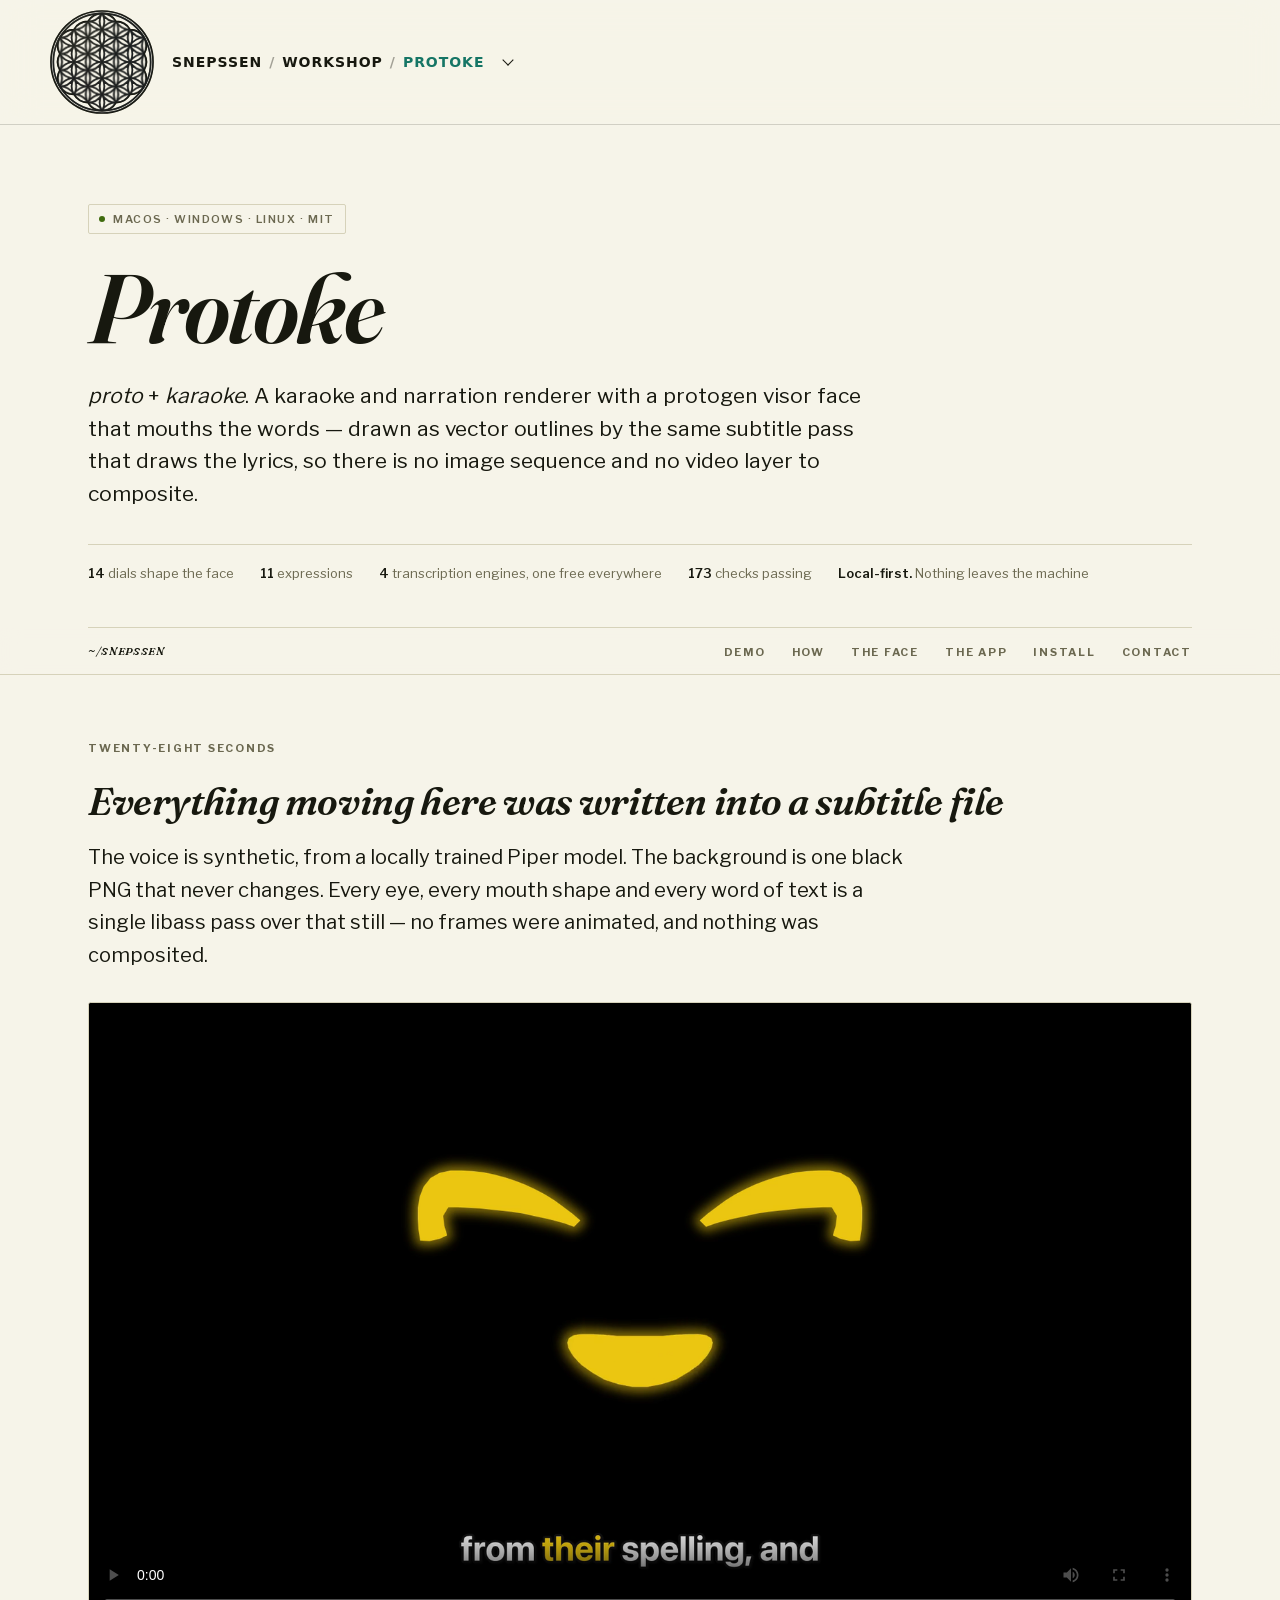
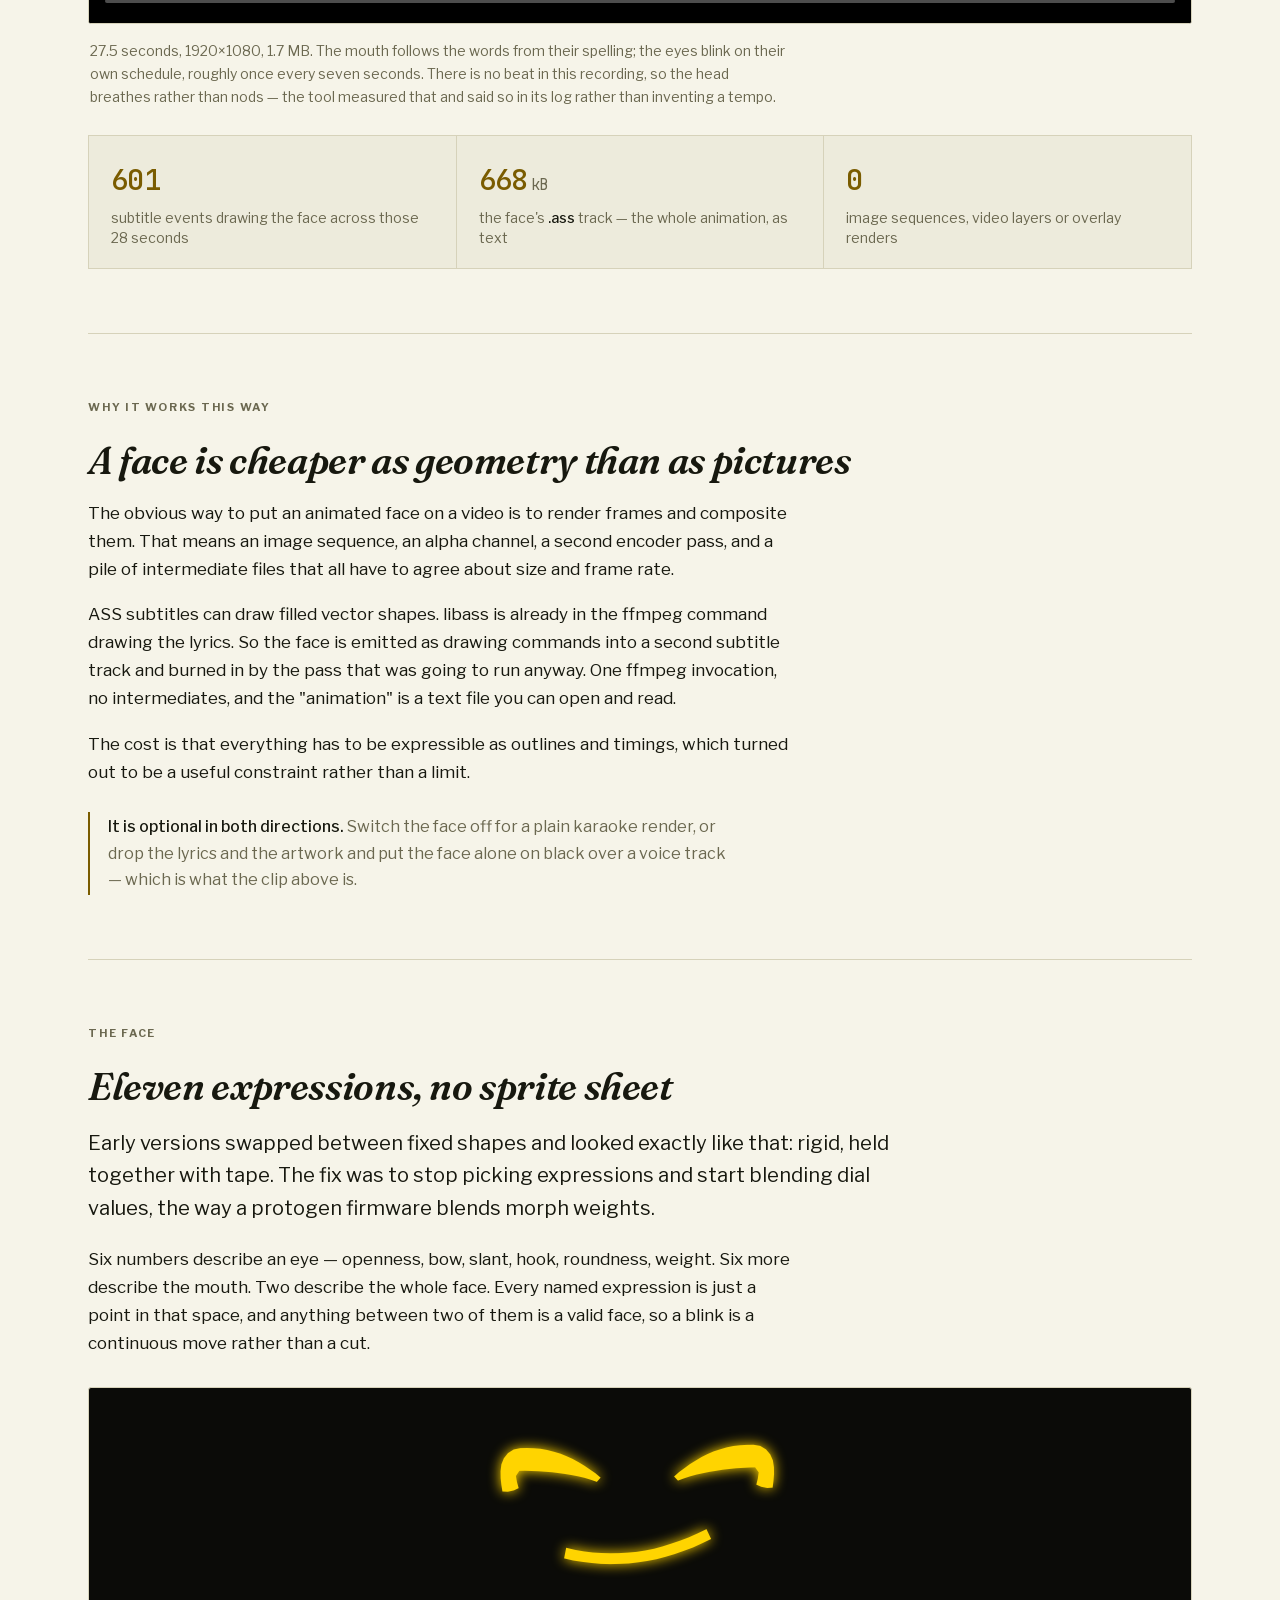
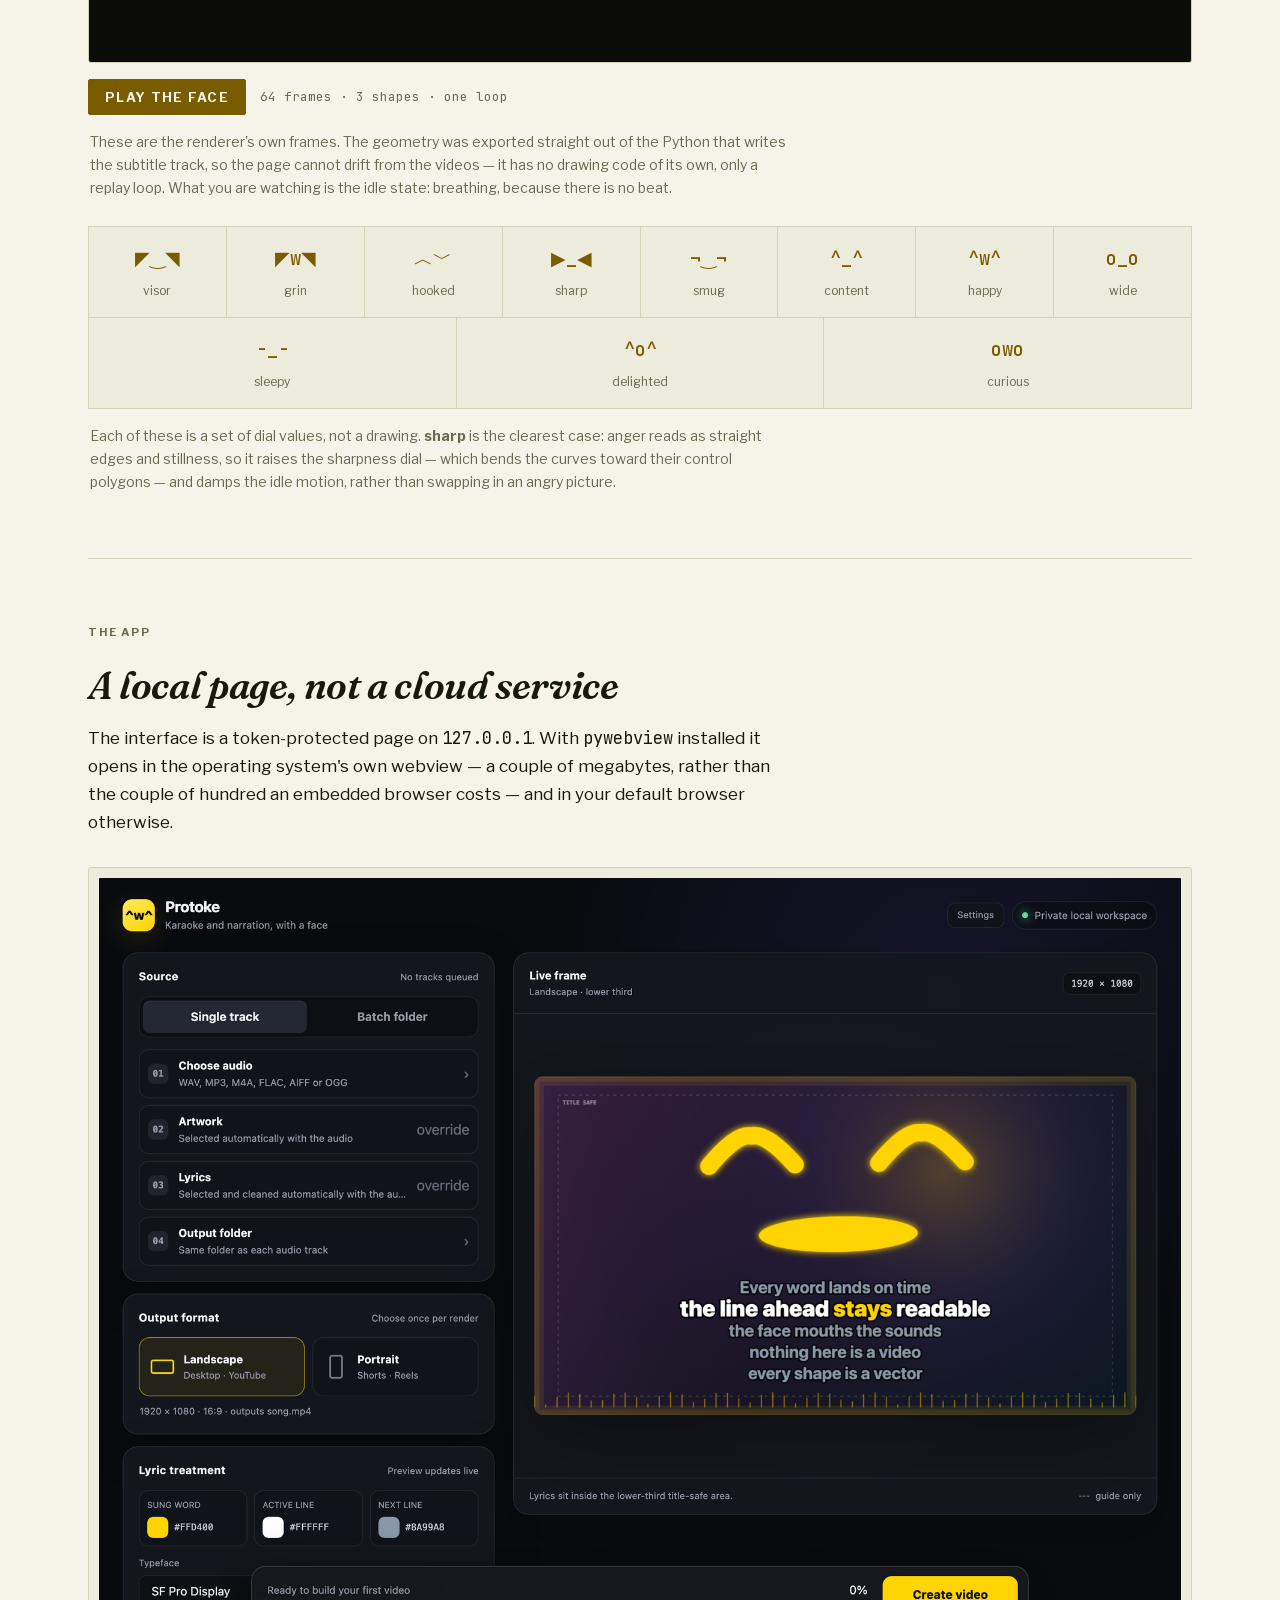
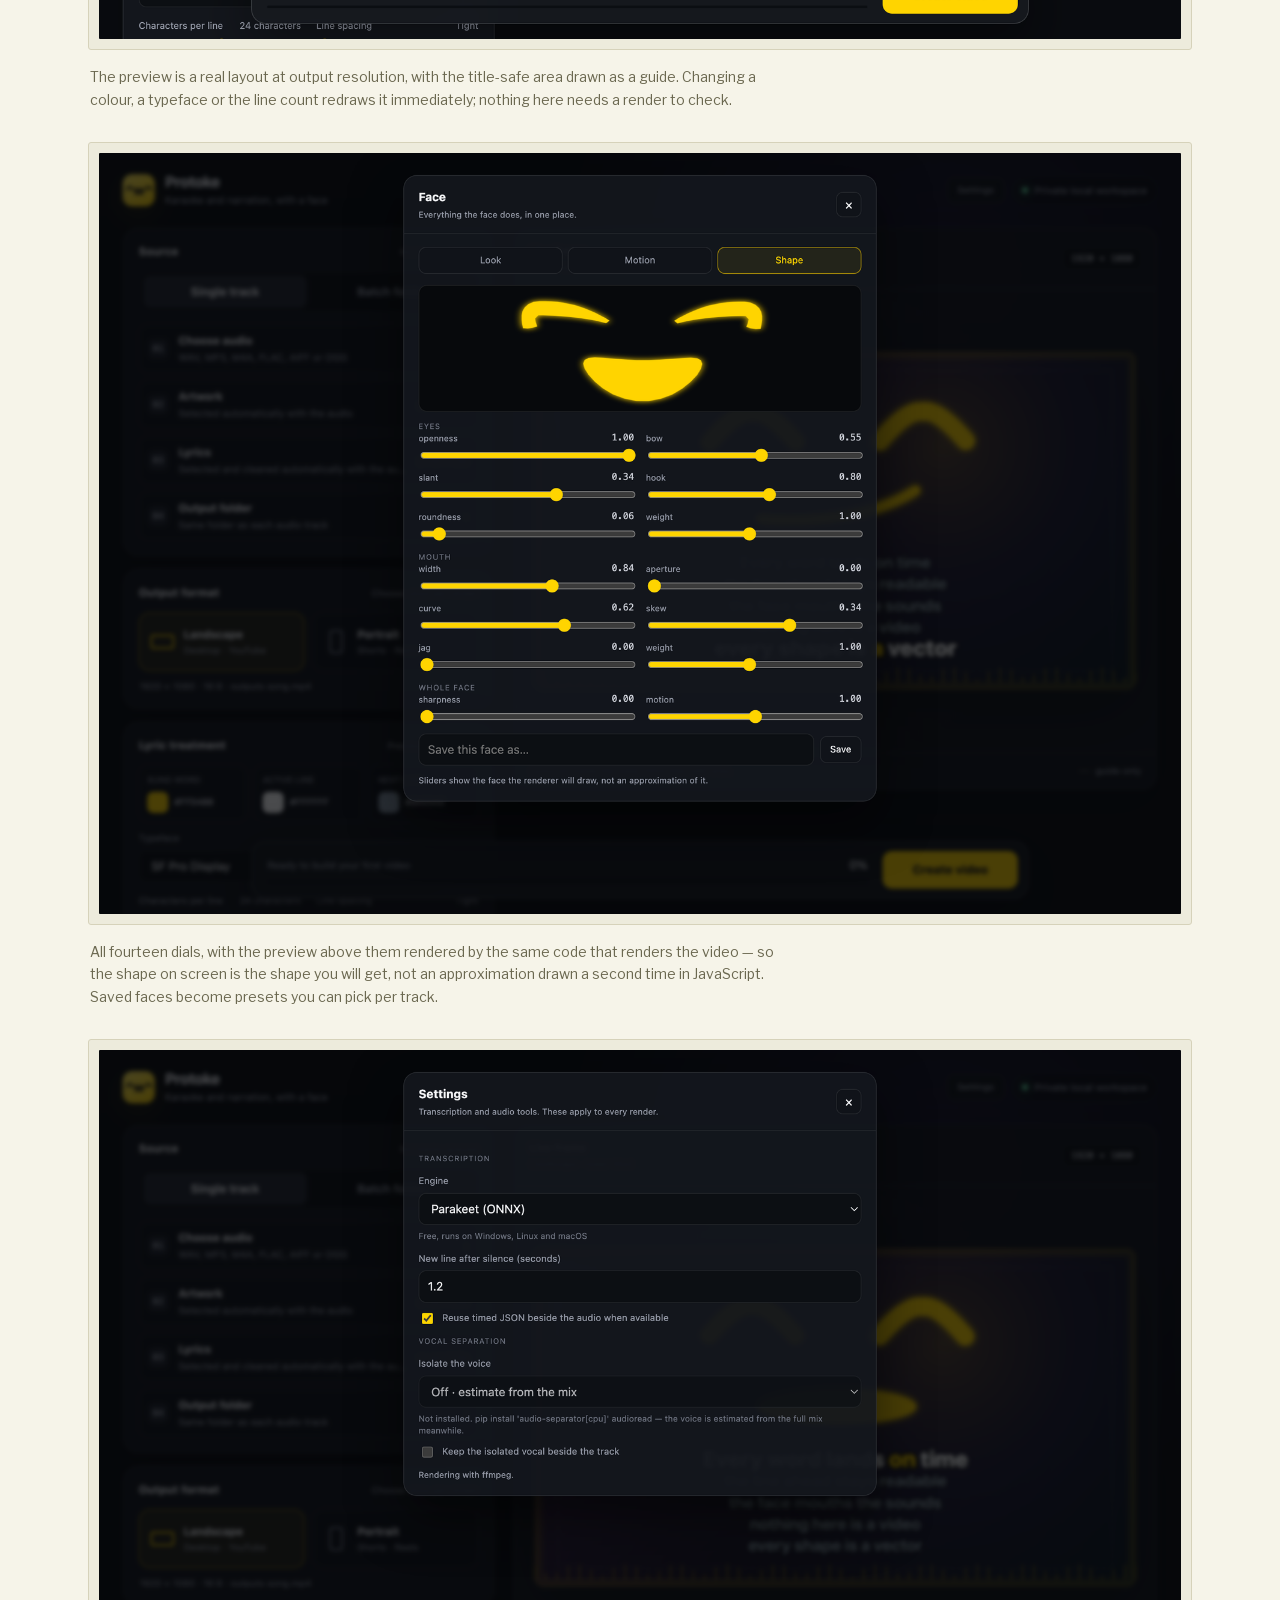
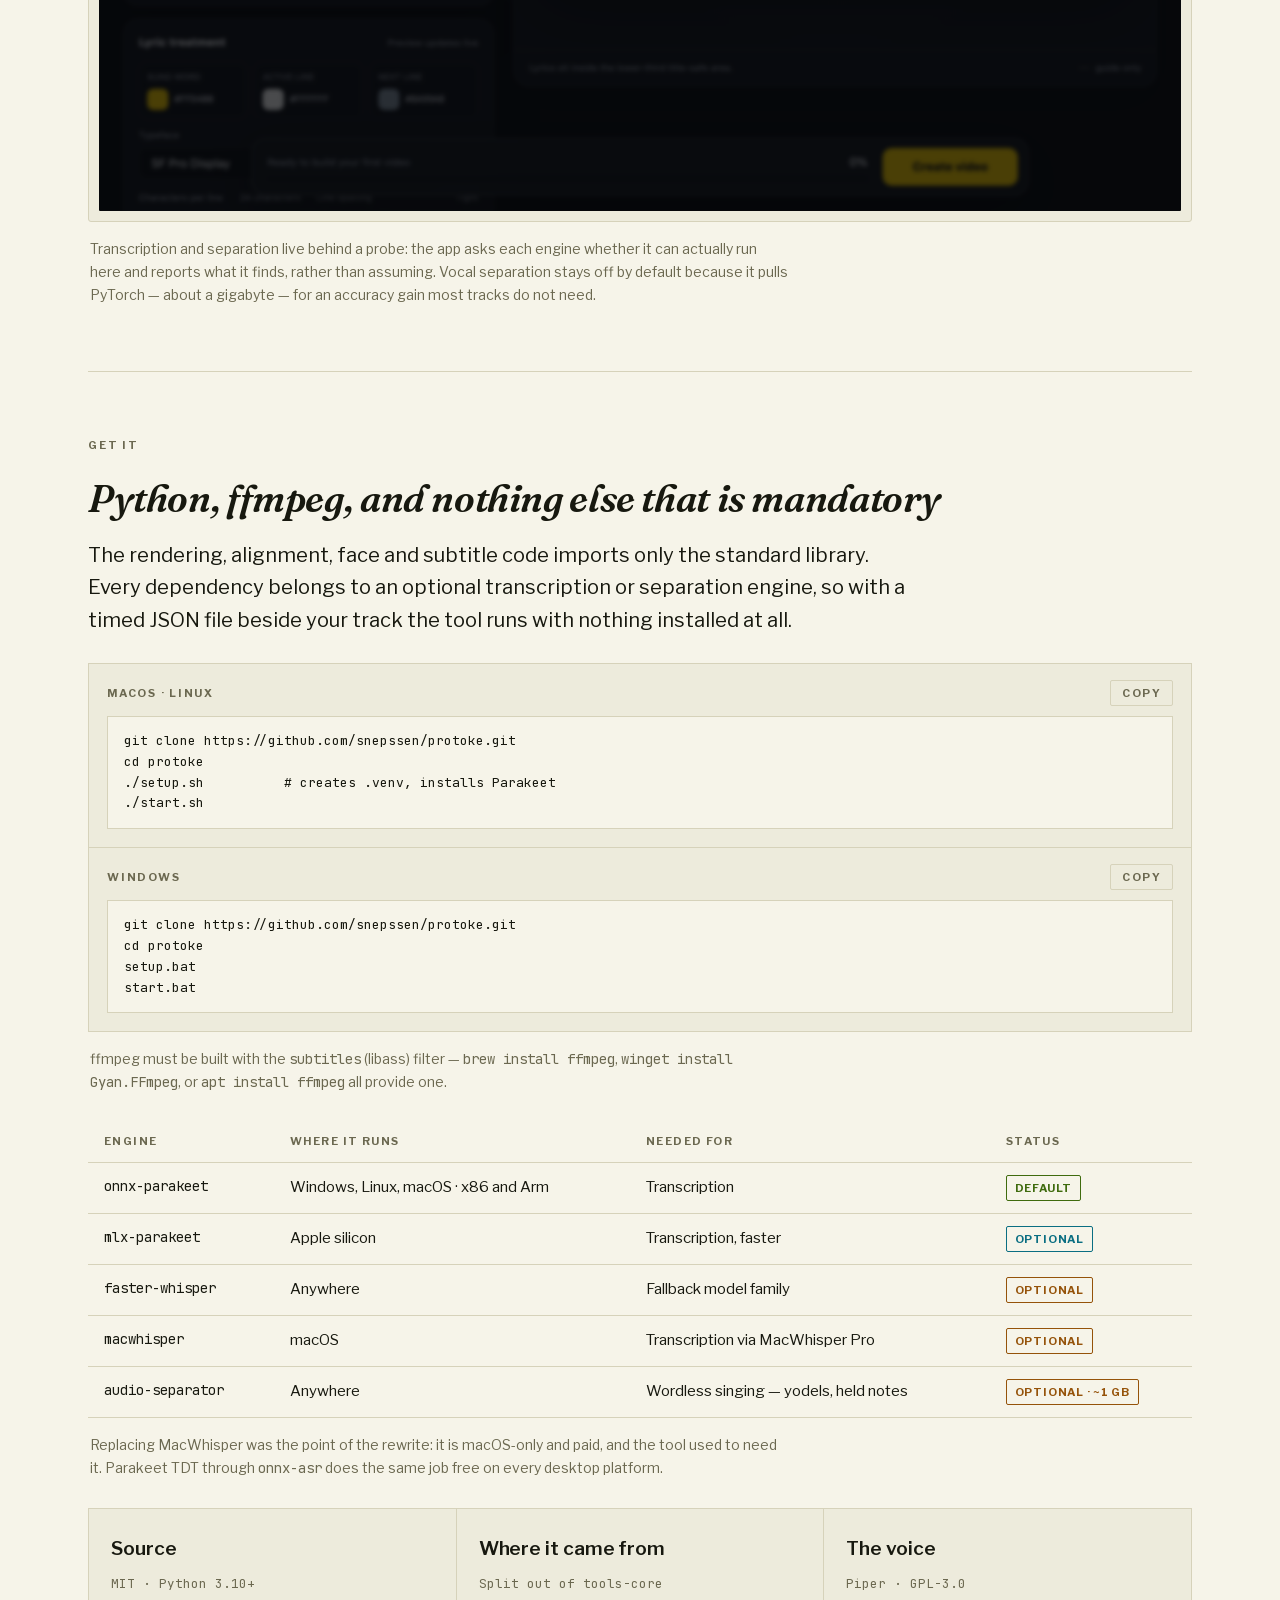
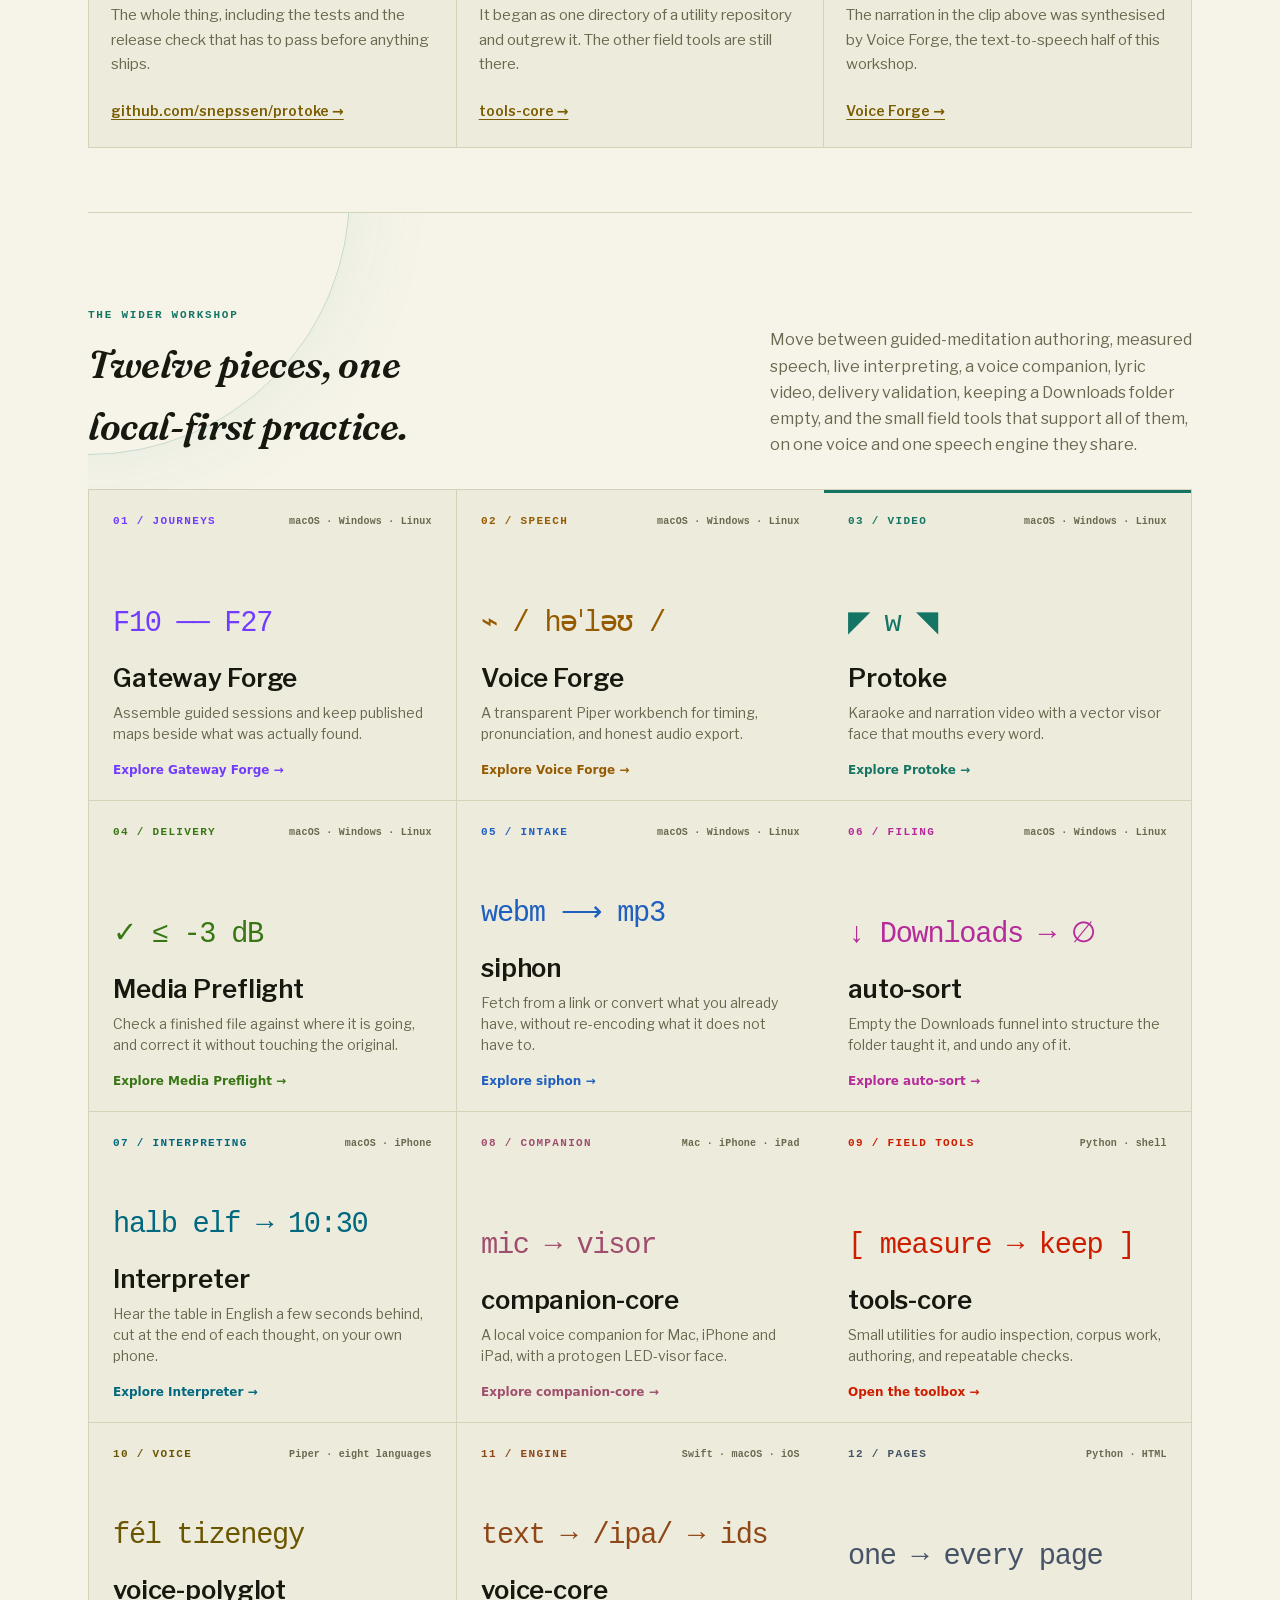
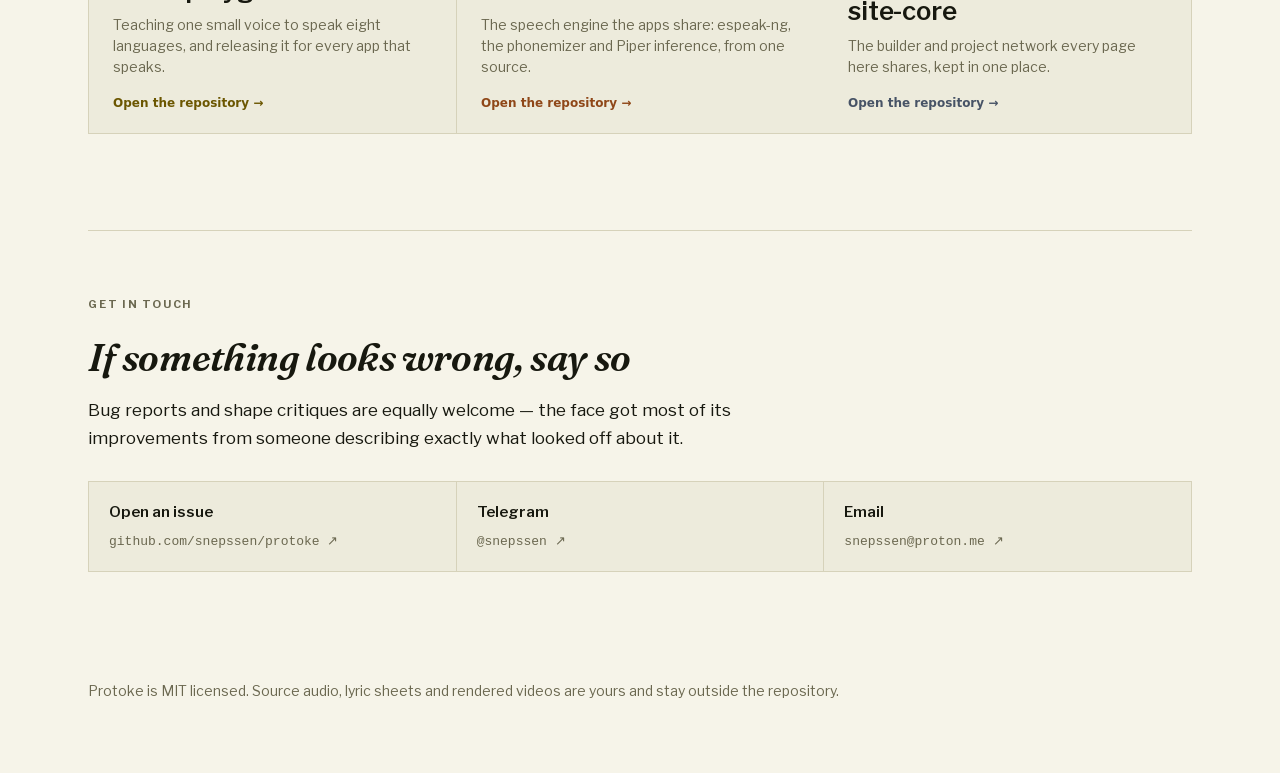
==== commit 782d6f26: "Workshop pages: synced from site-core" ====
--- a/docs/index.html
+++ b/docs/index.html
@@ -110,6 +110,7 @@
       <a data-project="siphon" style="--project-accent: var(--eco-siphon)" href="https://snepssen.github.io/siphon/">siphon</a>
       <a data-project="auto-sort" style="--project-accent: var(--eco-autosort)" href="https://snepssen.github.io/auto-sort/">auto-sort</a>
       <a data-project="translate-core" style="--project-accent: var(--eco-interpreter)" href="https://snepssen.github.io/translate-core/">Interpreter</a>
+      <a data-project="companion-core" style="--project-accent: var(--eco-companion)" href="https://snepssen.github.io/companion-core/">companion-core</a>
       <a data-project="tools-core" style="--project-accent: var(--eco-tools)" href="https://snepssen.github.io/tools-core/">tools-core</a>
       <a data-project="voice-polyglot" style="--project-accent: var(--eco-polyglot)" href="https://github.com/snepssen/voice-polyglot">voice-polyglot</a>
       <a data-project="voice-core" style="--project-accent: var(--eco-voicecore)" href="https://github.com/snepssen/voice-core">voice-core</a>
@@ -290,9 +291,9 @@
   <div class="ecosystem-more__head">
     <div>
       <p class="ecosystem-kicker">The wider workshop</p>
-      <h2 id="ecosystem-heading">Eleven pieces, one local-first practice.</h2>
-    </div>
-    <p class="ecosystem-more__intro">Move between guided-meditation authoring, measured speech, live interpreting, lyric video, delivery validation, keeping a Downloads folder empty, and the small field tools that support all of them, on one voice and one speech engine they share.</p>
+      <h2 id="ecosystem-heading">Twelve pieces, one local-first practice.</h2>
+    </div>
+    <p class="ecosystem-more__intro">Move between guided-meditation authoring, measured speech, live interpreting, a voice companion, lyric video, delivery validation, keeping a Downloads folder empty, and the small field tools that support all of them, on one voice and one speech engine they share.</p>
   </div>
   <div class="ecosystem-grid">
     <a class="ecosystem-card" data-project="gateway-forge" style="--card-accent: var(--eco-gateway)" href="https://snepssen.github.io/gateway-forge/">
@@ -344,29 +345,36 @@
       <p>Hear the table in English a few seconds behind, cut at the end of each thought, on your own phone.</p>
       <span class="ecosystem-card__go">Explore Interpreter →</span>
     </a>
+    <a class="ecosystem-card" data-project="companion-core" style="--card-accent: var(--eco-companion)" href="https://snepssen.github.io/companion-core/">
+      <div class="ecosystem-card__index"><span>08 / COMPANION</span><span>Mac · iPhone · iPad</span></div>
+      <div class="ecosystem-card__glyph" aria-hidden="true">mic → visor</div>
+      <h3>companion-core</h3>
+      <p>A local voice companion for Mac, iPhone and iPad, with a protogen LED-visor face.</p>
+      <span class="ecosystem-card__go">Explore companion-core →</span>
+    </a>
     <a class="ecosystem-card" data-project="tools-core" style="--card-accent: var(--eco-tools)" href="https://snepssen.github.io/tools-core/">
-      <div class="ecosystem-card__index"><span>08 / FIELD TOOLS</span><span>Python · shell</span></div>
+      <div class="ecosystem-card__index"><span>09 / FIELD TOOLS</span><span>Python · shell</span></div>
       <div class="ecosystem-card__glyph" aria-hidden="true">[ measure → keep ]</div>
       <h3>tools-core</h3>
       <p>Small utilities for audio inspection, corpus work, authoring, and repeatable checks.</p>
       <span class="ecosystem-card__go">Open the toolbox →</span>
     </a>
     <a class="ecosystem-card" data-project="voice-polyglot" style="--card-accent: var(--eco-polyglot)" href="https://github.com/snepssen/voice-polyglot">
-      <div class="ecosystem-card__index"><span>09 / VOICE</span><span>Piper · eight languages</span></div>
+      <div class="ecosystem-card__index"><span>10 / VOICE</span><span>Piper · eight languages</span></div>
       <div class="ecosystem-card__glyph" aria-hidden="true">fél tizenegy</div>
       <h3>voice-polyglot</h3>
       <p>Teaching one small voice to speak eight languages, and releasing it for every app that speaks.</p>
       <span class="ecosystem-card__go">Open the repository →</span>
     </a>
     <a class="ecosystem-card" data-project="voice-core" style="--card-accent: var(--eco-voicecore)" href="https://github.com/snepssen/voice-core">
-      <div class="ecosystem-card__index"><span>10 / ENGINE</span><span>Swift · macOS · iOS</span></div>
+      <div class="ecosystem-card__index"><span>11 / ENGINE</span><span>Swift · macOS · iOS</span></div>
       <div class="ecosystem-card__glyph" aria-hidden="true">text → /ipa/ → ids</div>
       <h3>voice-core</h3>
       <p>The speech engine the apps share: espeak-ng, the phonemizer and Piper inference, from one source.</p>
       <span class="ecosystem-card__go">Open the repository →</span>
     </a>
     <a class="ecosystem-card" data-project="site-core" style="--card-accent: var(--eco-sitecore)" href="https://github.com/snepssen/site-core">
-      <div class="ecosystem-card__index"><span>11 / PAGES</span><span>Python · HTML</span></div>
+      <div class="ecosystem-card__index"><span>12 / PAGES</span><span>Python · HTML</span></div>
       <div class="ecosystem-card__glyph" aria-hidden="true">one → every page</div>
       <h3>site-core</h3>
       <p>The builder and project network every page here shares, kept in one place.</p>
--- a/docs/ecosystem.css
+++ b/docs/ecosystem.css
@@ -12,6 +12,7 @@
   --eco-polyglot: #ffd84f;
   --eco-voicecore: #e8a878;
   --eco-sitecore: #b9c3d0;
+  --eco-companion: #ff8ab8;
   --eco-current: var(--eco-protoke);
   --eco-copy: var(--ink, #f3f0e3);
   --eco-rail-h: 124px;
@@ -36,6 +37,7 @@
   --eco-current: var(--eco-autosort);
 }
 body[data-project="translate-core"] { --eco-current: var(--eco-interpreter); }
+body[data-project="companion-core"] { --eco-current: var(--eco-companion); }
 
 /* The five accents above are built for a dark ground and fail badly on a
    light one — measured against the lightest surface these pages use, the
@@ -60,6 +62,7 @@
     --eco-polyglot: #6b5600;
     --eco-voicecore: #8f4718;
     --eco-sitecore: #475366;
+    --eco-companion: #a04e6e;
   }
 }
 :root[data-theme="light"] {
@@ -74,6 +77,7 @@
   --eco-polyglot: #6b5600;
   --eco-voicecore: #8f4718;
   --eco-sitecore: #475366;
+  --eco-companion: #a04e6e;
 }
 
 /* Wide diagrams and code samples own their scrolling inside their existing
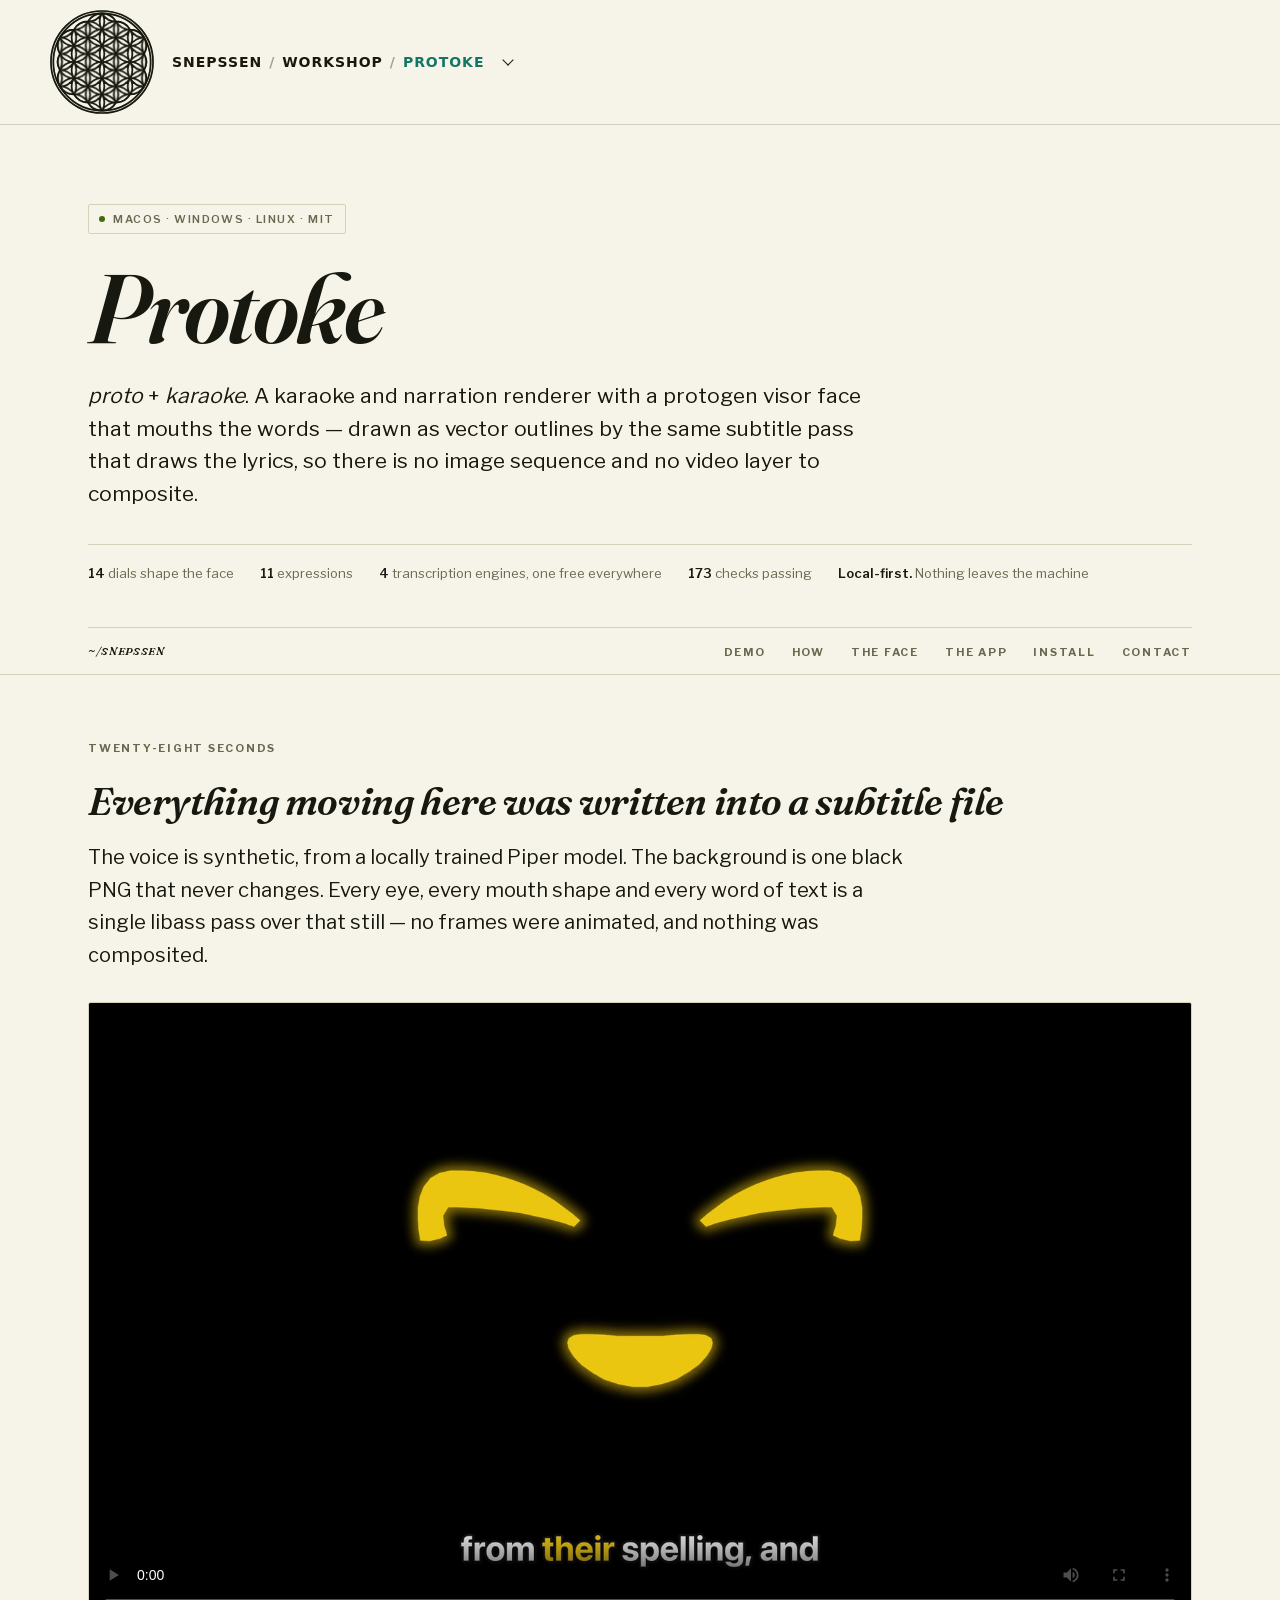
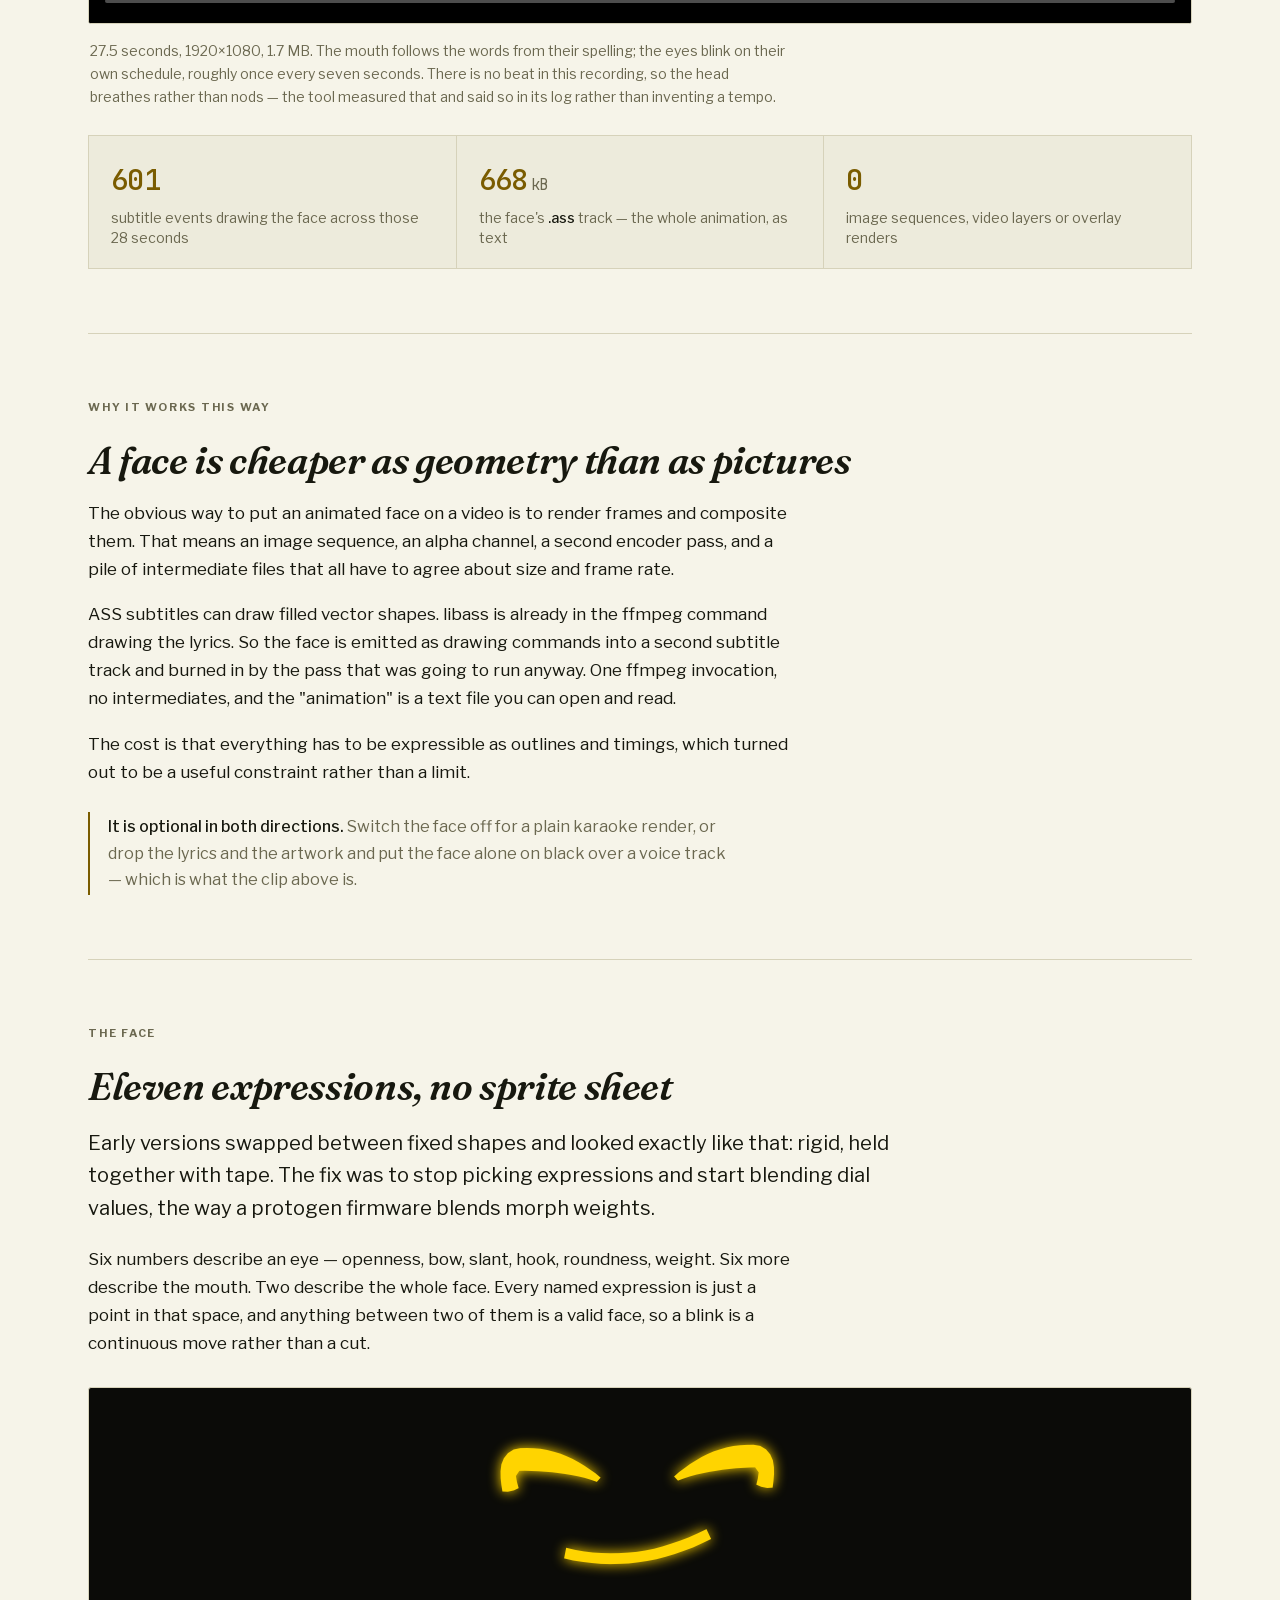
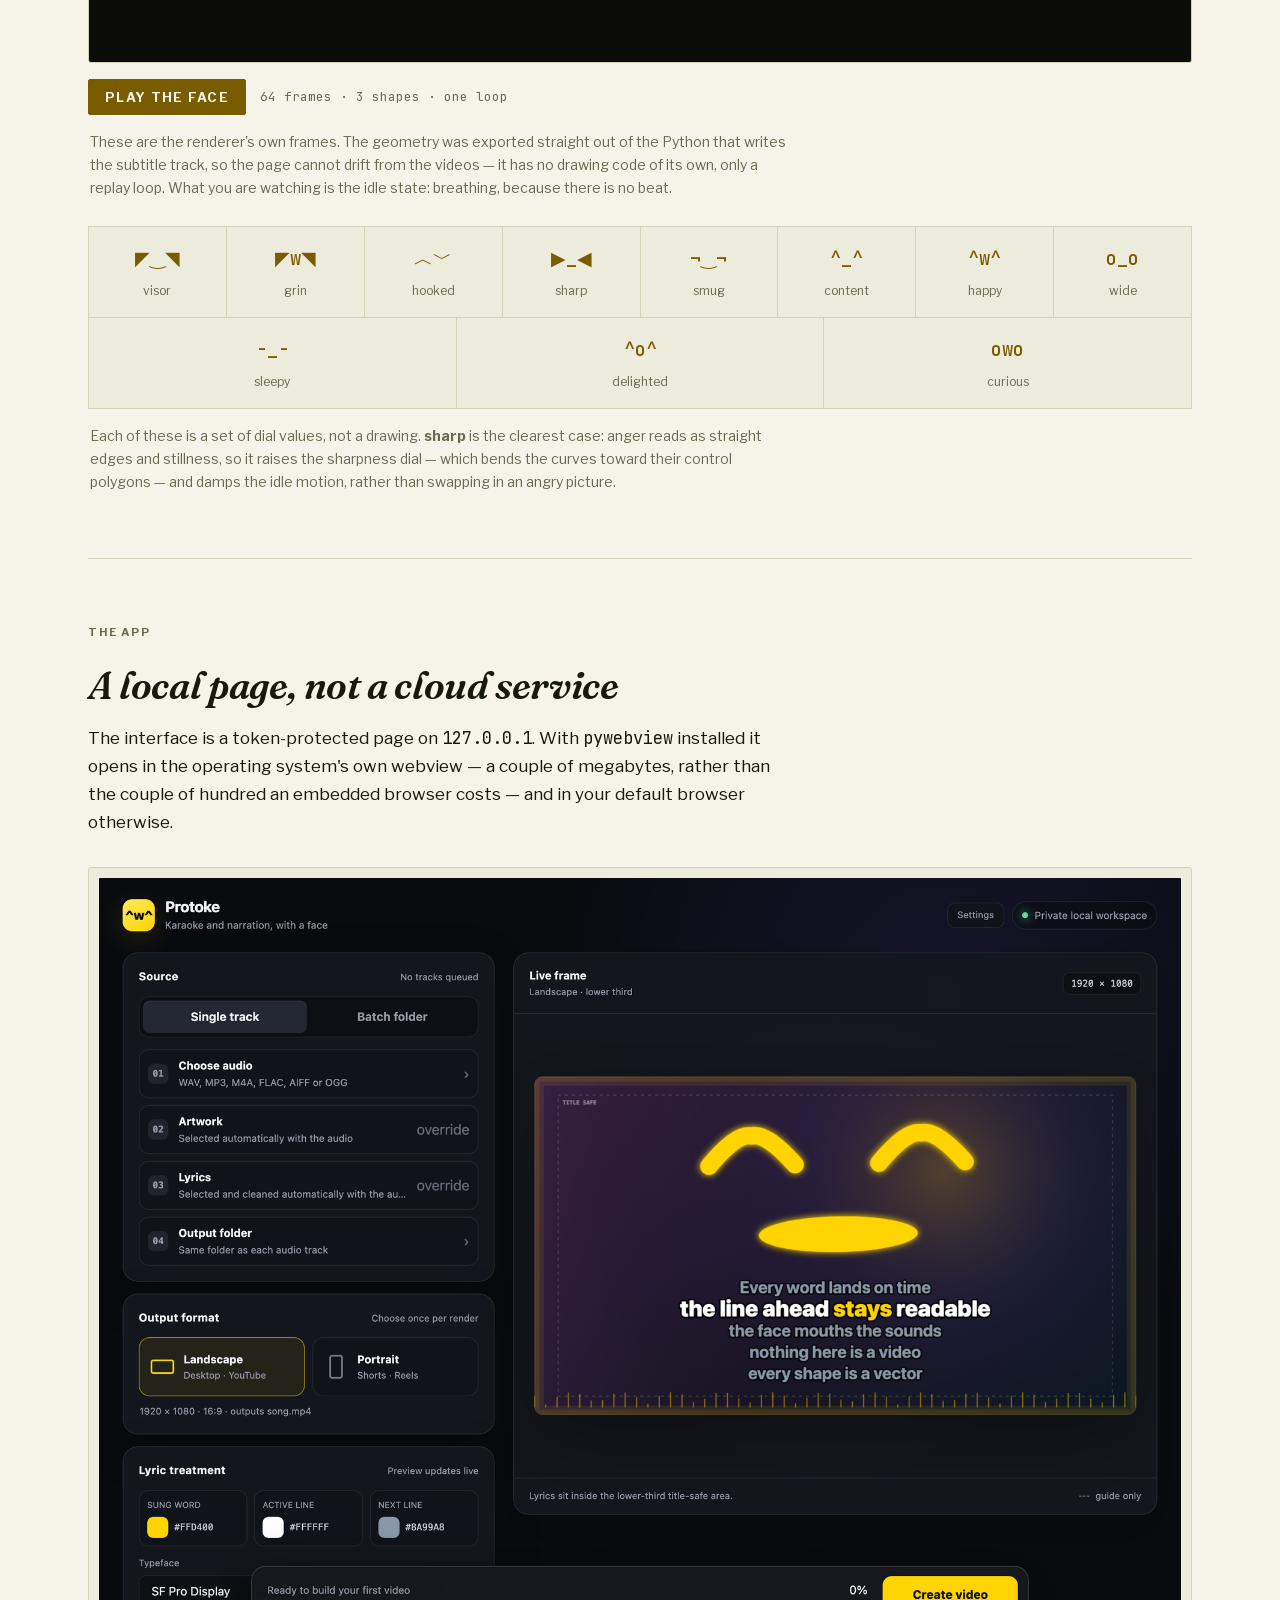
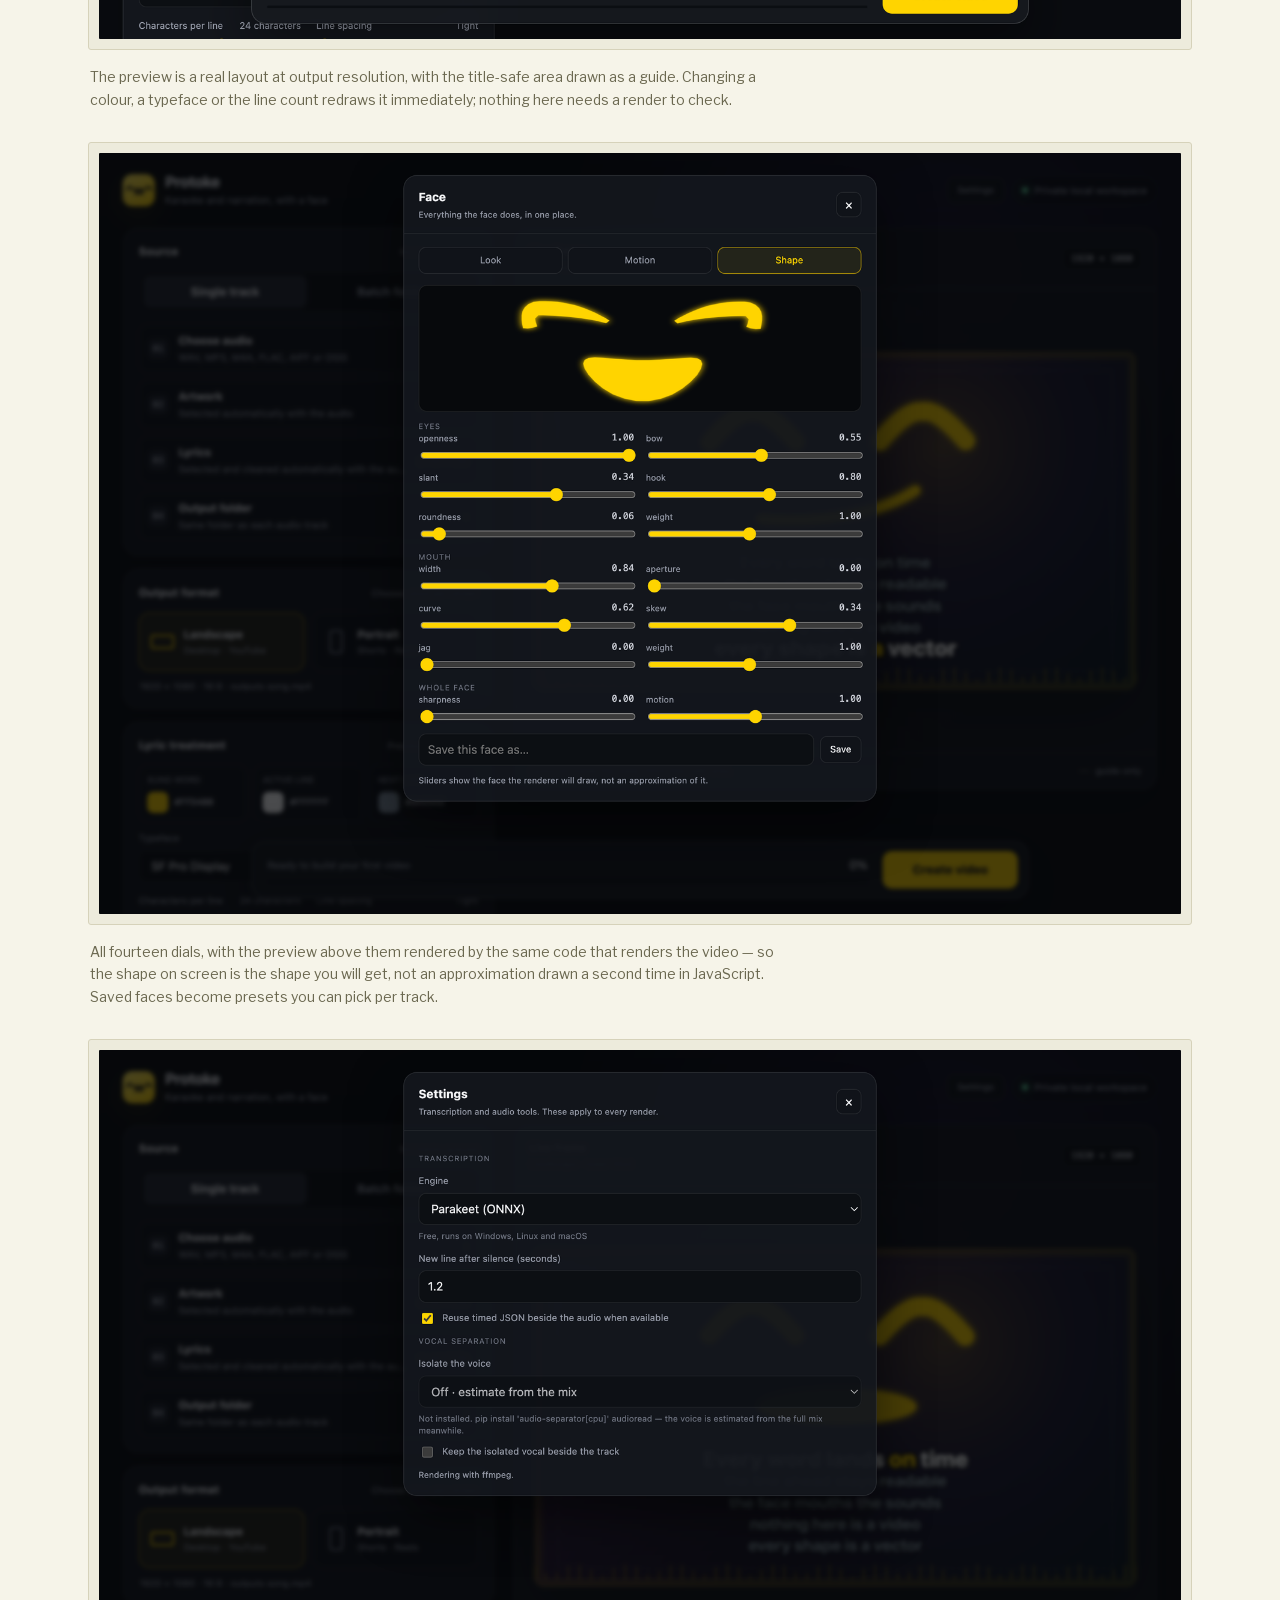
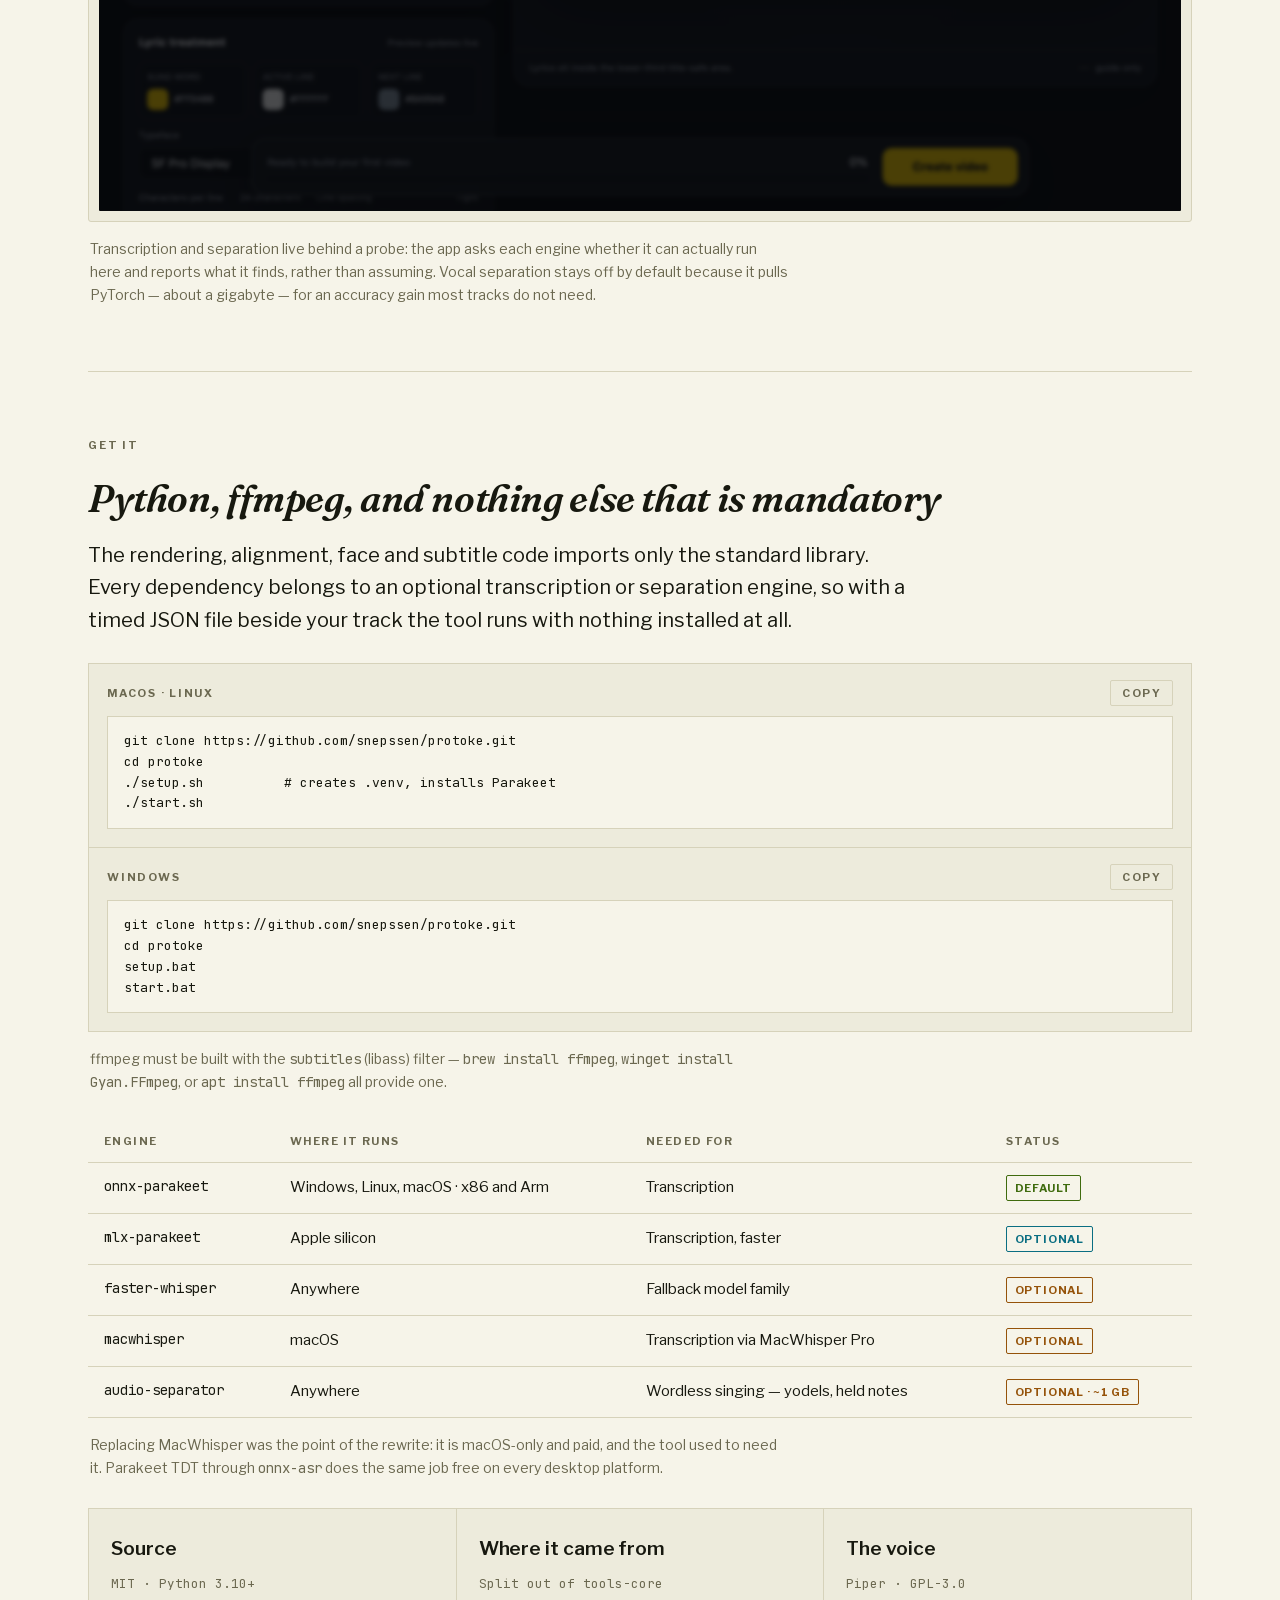
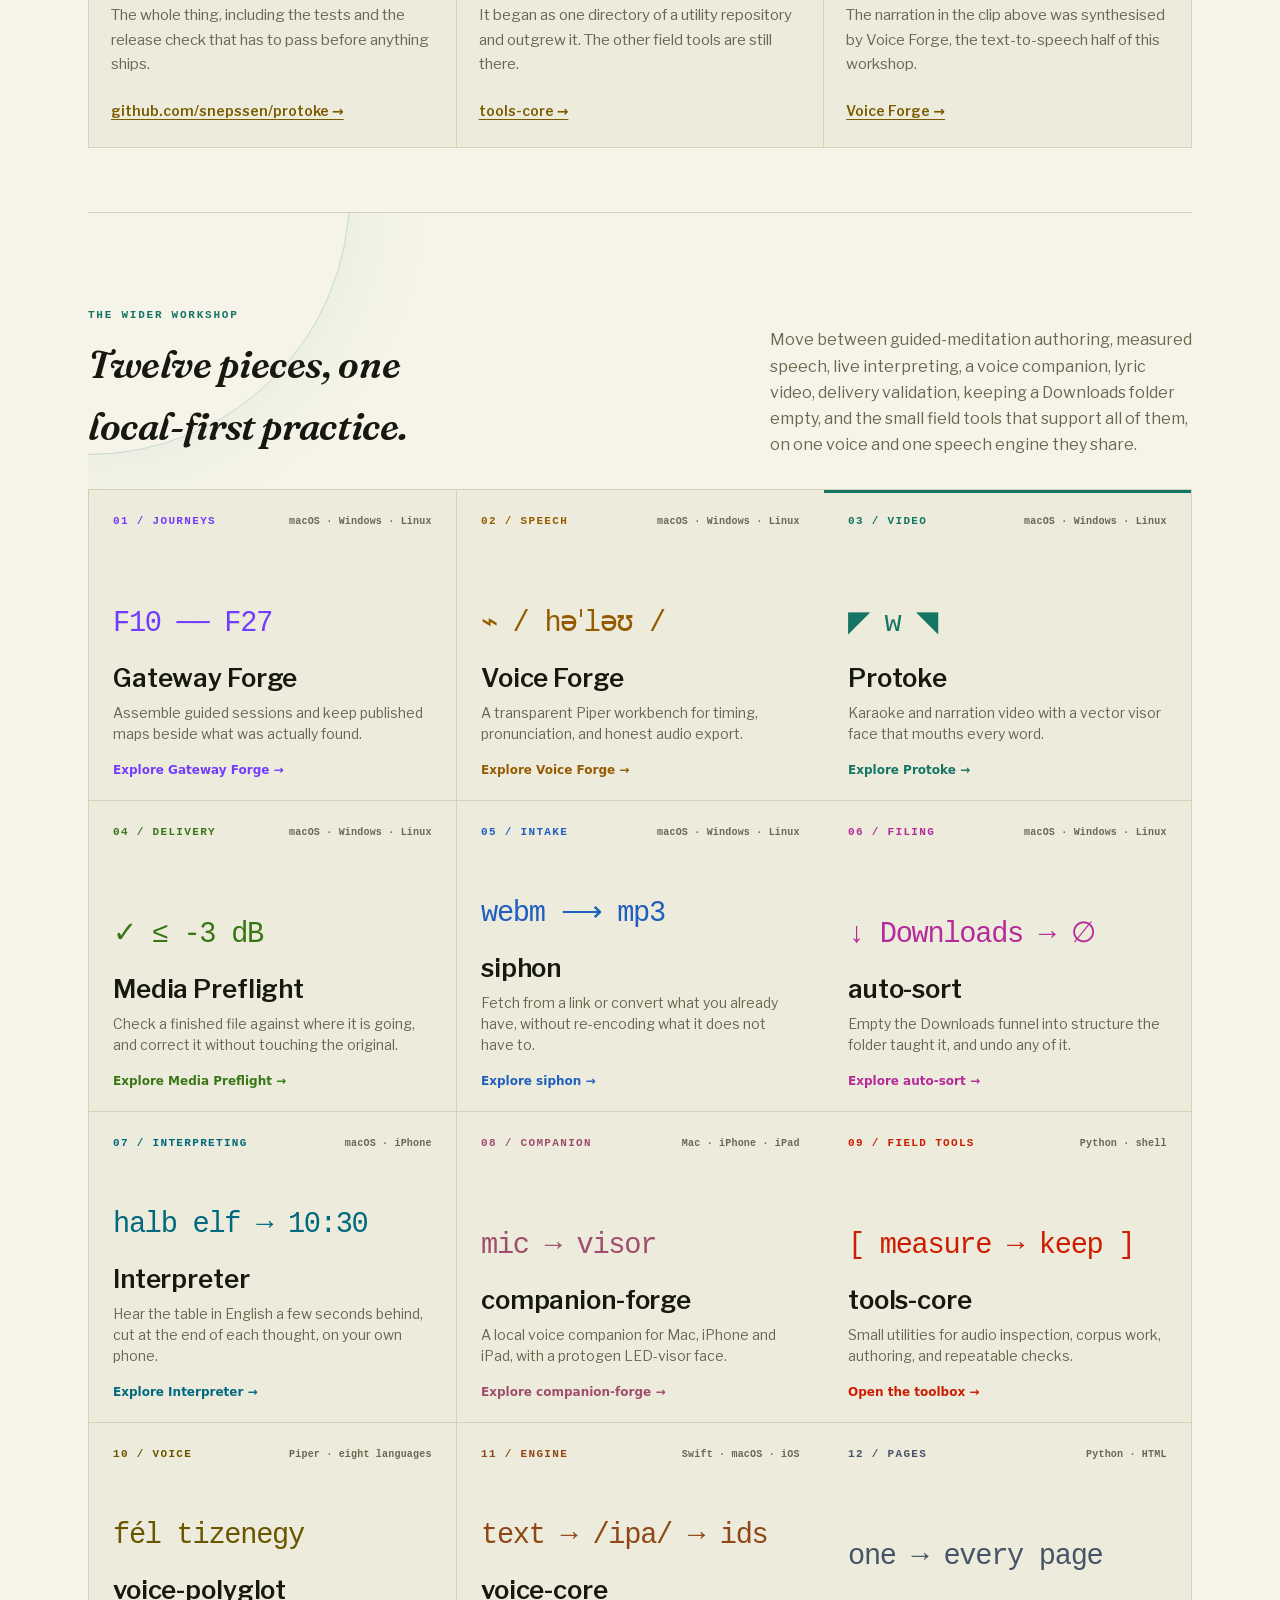
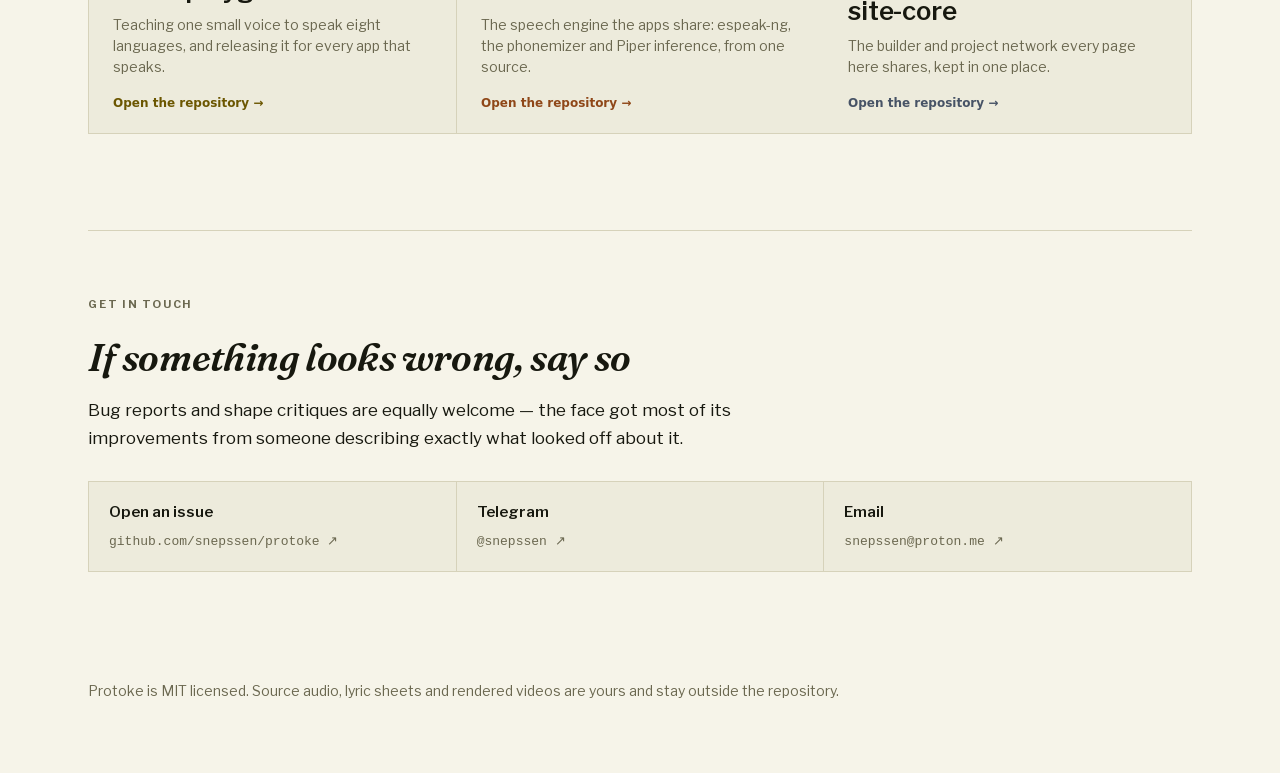
==== commit 0d6bccb9: "Workshop pages: rename translate-core/companion-core to interpreter-forge/companion-forge (from site" ====
--- a/docs/index.html
+++ b/docs/index.html
@@ -109,8 +109,8 @@
       <a data-project="media-preflight" style="--project-accent: var(--eco-preflight)" href="https://snepssen.github.io/media-preflight/">Media Preflight</a>
       <a data-project="siphon" style="--project-accent: var(--eco-siphon)" href="https://snepssen.github.io/siphon/">siphon</a>
       <a data-project="auto-sort" style="--project-accent: var(--eco-autosort)" href="https://snepssen.github.io/auto-sort/">auto-sort</a>
-      <a data-project="translate-core" style="--project-accent: var(--eco-interpreter)" href="https://snepssen.github.io/translate-core/">Interpreter</a>
-      <a data-project="companion-core" style="--project-accent: var(--eco-companion)" href="https://snepssen.github.io/companion-core/">companion-core</a>
+      <a data-project="interpreter-forge" style="--project-accent: var(--eco-interpreter)" href="https://snepssen.github.io/interpreter-forge/">Interpreter</a>
+      <a data-project="companion-forge" style="--project-accent: var(--eco-companion)" href="https://snepssen.github.io/companion-forge/">companion-forge</a>
       <a data-project="tools-core" style="--project-accent: var(--eco-tools)" href="https://snepssen.github.io/tools-core/">tools-core</a>
       <a data-project="voice-polyglot" style="--project-accent: var(--eco-polyglot)" href="https://github.com/snepssen/voice-polyglot">voice-polyglot</a>
       <a data-project="voice-core" style="--project-accent: var(--eco-voicecore)" href="https://github.com/snepssen/voice-core">voice-core</a>
@@ -338,19 +338,19 @@
       <p>Empty the Downloads funnel into structure the folder taught it, and undo any of it.</p>
       <span class="ecosystem-card__go">Explore auto-sort →</span>
     </a>
-    <a class="ecosystem-card" data-project="translate-core" style="--card-accent: var(--eco-interpreter)" href="https://snepssen.github.io/translate-core/">
+    <a class="ecosystem-card" data-project="interpreter-forge" style="--card-accent: var(--eco-interpreter)" href="https://snepssen.github.io/interpreter-forge/">
       <div class="ecosystem-card__index"><span>07 / INTERPRETING</span><span>macOS · iPhone</span></div>
       <div class="ecosystem-card__glyph" aria-hidden="true">halb elf → 10:30</div>
       <h3>Interpreter</h3>
       <p>Hear the table in English a few seconds behind, cut at the end of each thought, on your own phone.</p>
       <span class="ecosystem-card__go">Explore Interpreter →</span>
     </a>
-    <a class="ecosystem-card" data-project="companion-core" style="--card-accent: var(--eco-companion)" href="https://snepssen.github.io/companion-core/">
+    <a class="ecosystem-card" data-project="companion-forge" style="--card-accent: var(--eco-companion)" href="https://snepssen.github.io/companion-forge/">
       <div class="ecosystem-card__index"><span>08 / COMPANION</span><span>Mac · iPhone · iPad</span></div>
       <div class="ecosystem-card__glyph" aria-hidden="true">mic → visor</div>
-      <h3>companion-core</h3>
+      <h3>companion-forge</h3>
       <p>A local voice companion for Mac, iPhone and iPad, with a protogen LED-visor face.</p>
-      <span class="ecosystem-card__go">Explore companion-core →</span>
+      <span class="ecosystem-card__go">Explore companion-forge →</span>
     </a>
     <a class="ecosystem-card" data-project="tools-core" style="--card-accent: var(--eco-tools)" href="https://snepssen.github.io/tools-core/">
       <div class="ecosystem-card__index"><span>09 / FIELD TOOLS</span><span>Python · shell</span></div>
--- a/docs/ecosystem.css
+++ b/docs/ecosystem.css
@@ -36,8 +36,8 @@
 body[data-project="auto-sort"]{
   --eco-current: var(--eco-autosort);
 }
-body[data-project="translate-core"] { --eco-current: var(--eco-interpreter); }
-body[data-project="companion-core"] { --eco-current: var(--eco-companion); }
+body[data-project="interpreter-forge"] { --eco-current: var(--eco-interpreter); }
+body[data-project="companion-forge"] { --eco-current: var(--eco-companion); }
 
 /* The five accents above are built for a dark ground and fail badly on a
    light one — measured against the lightest surface these pages use, the
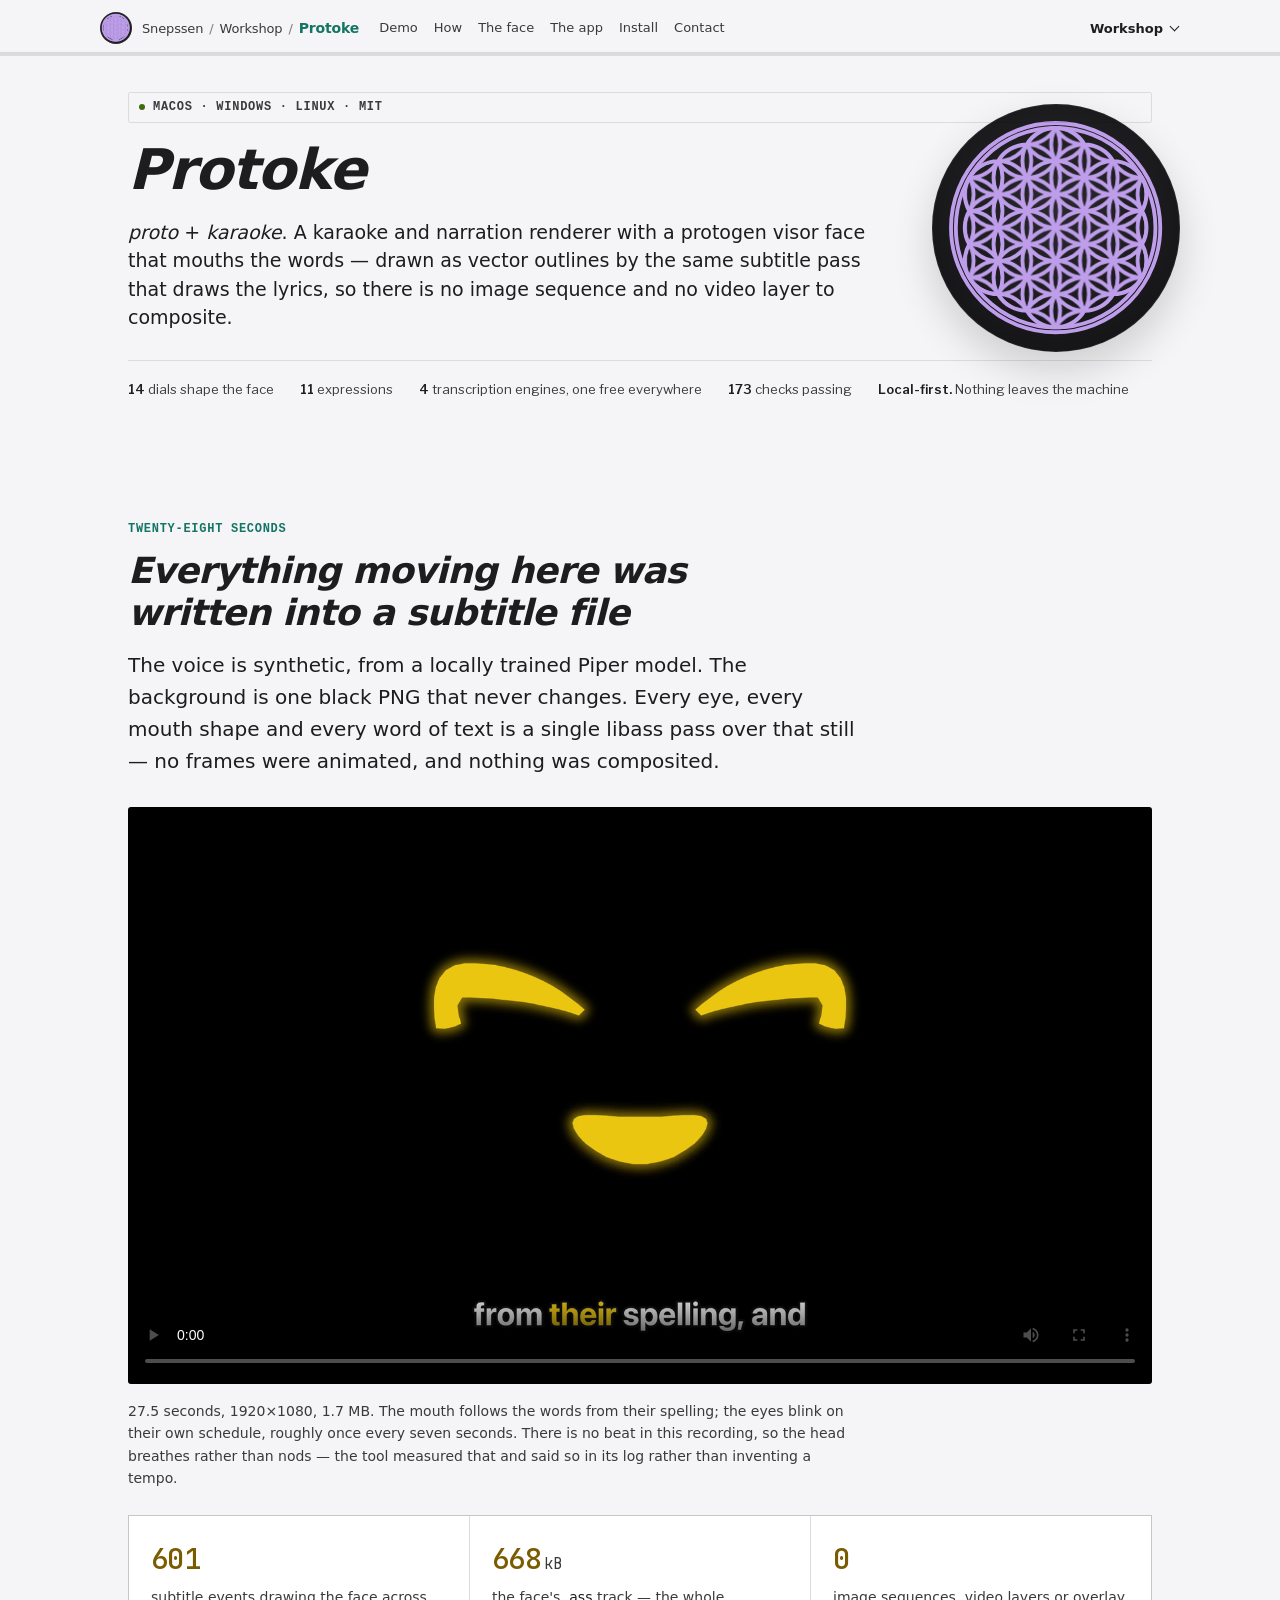
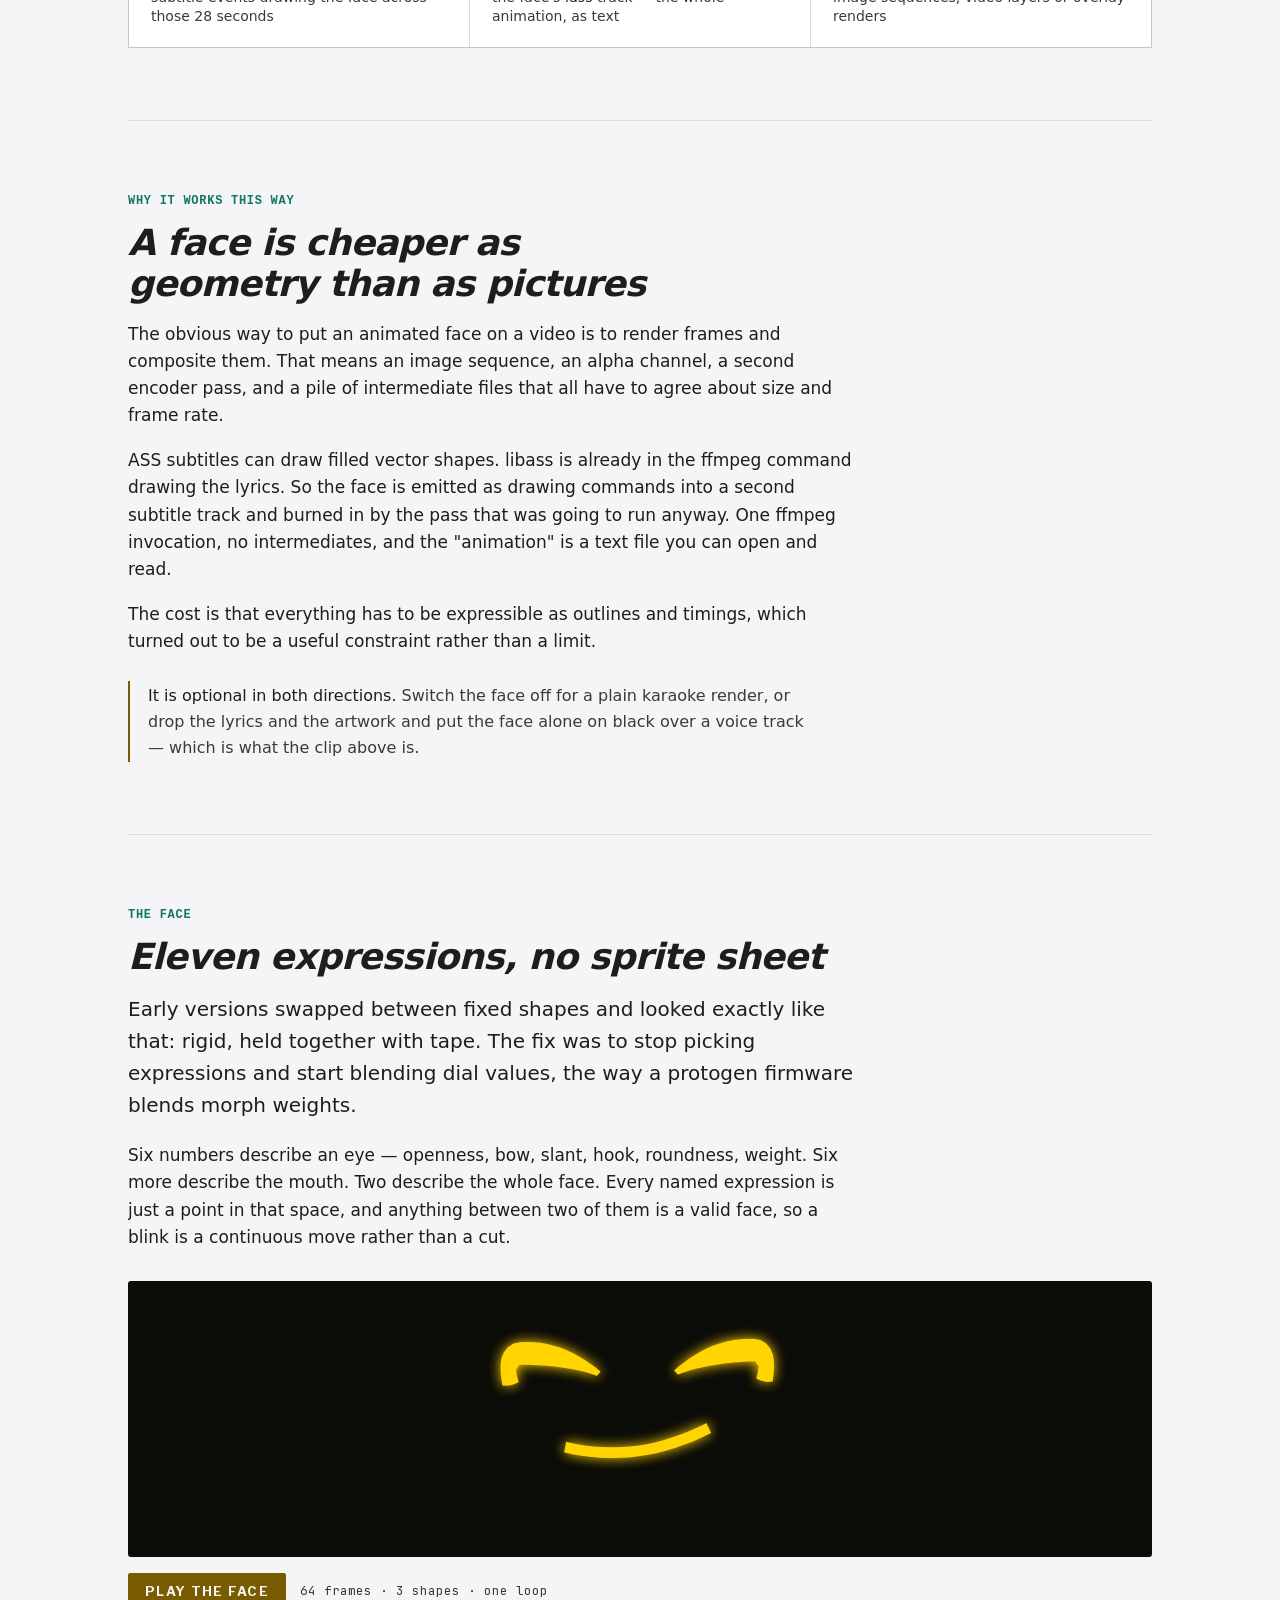
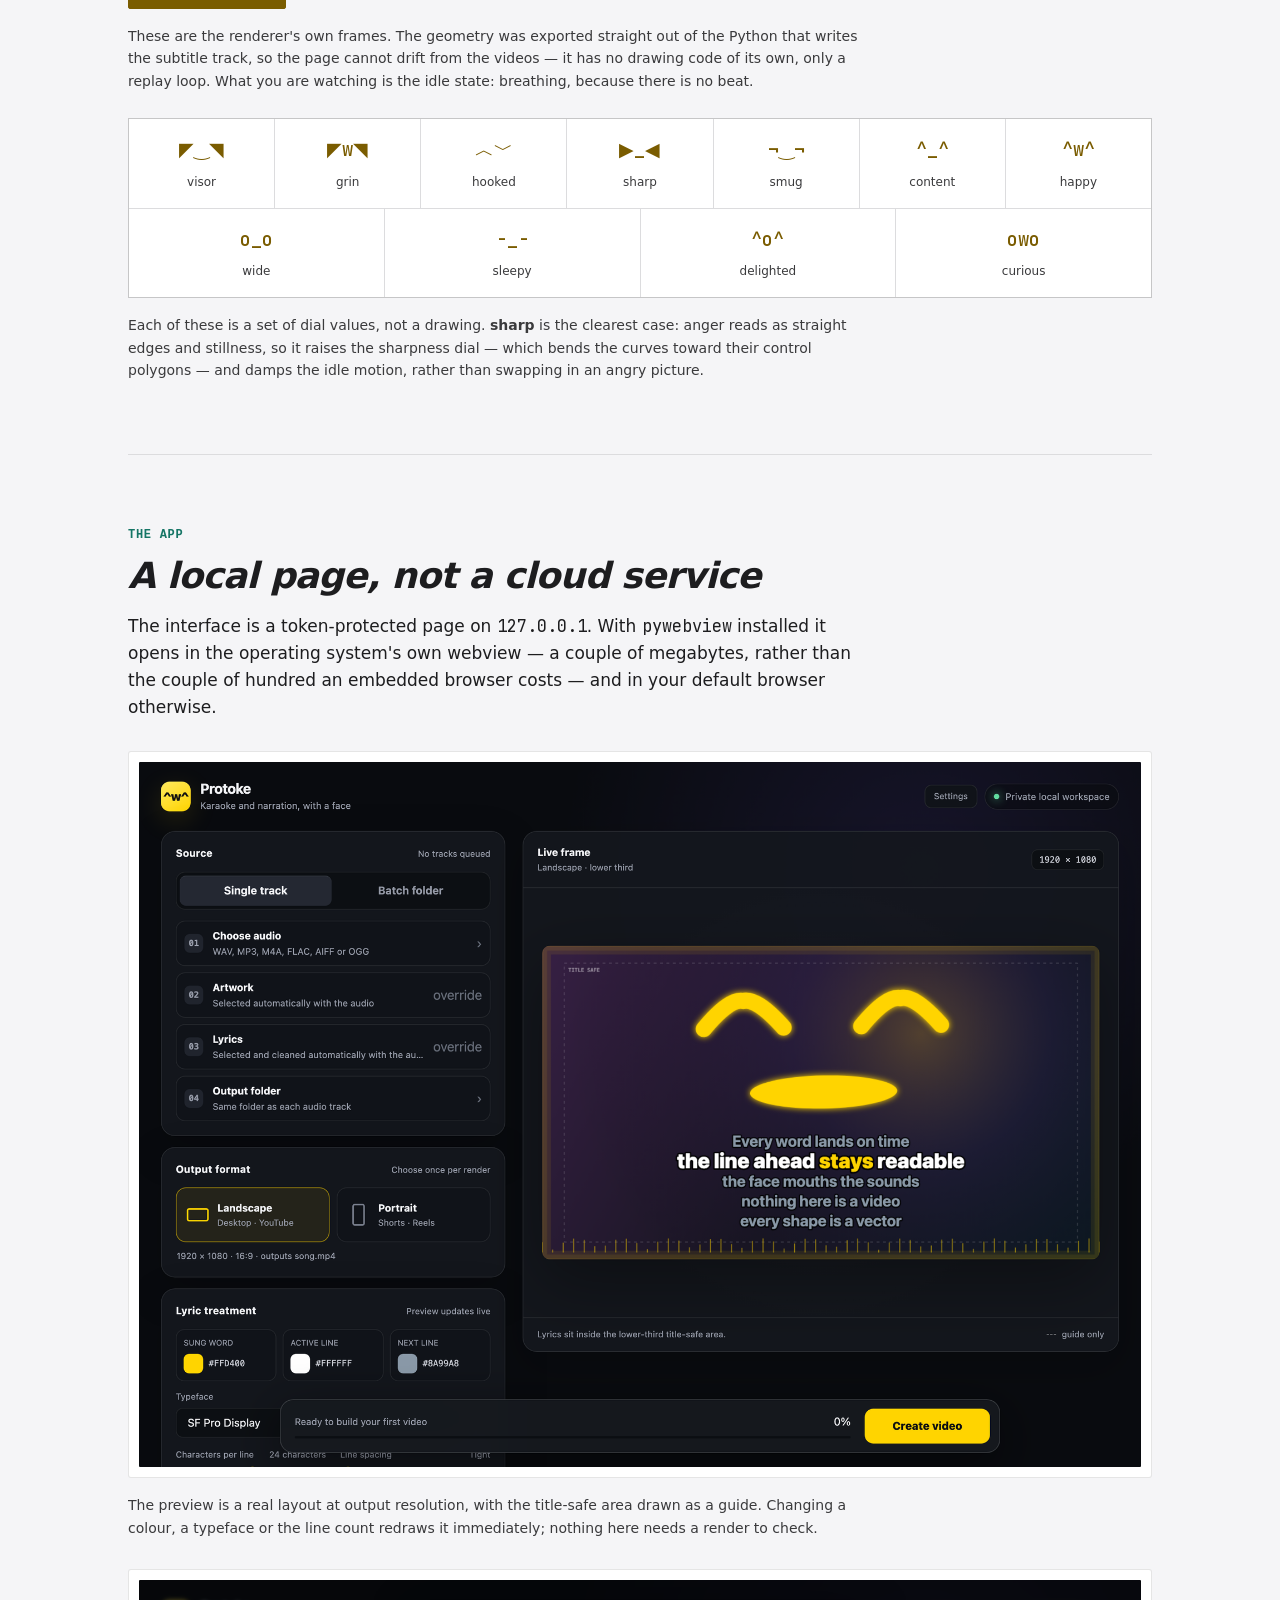
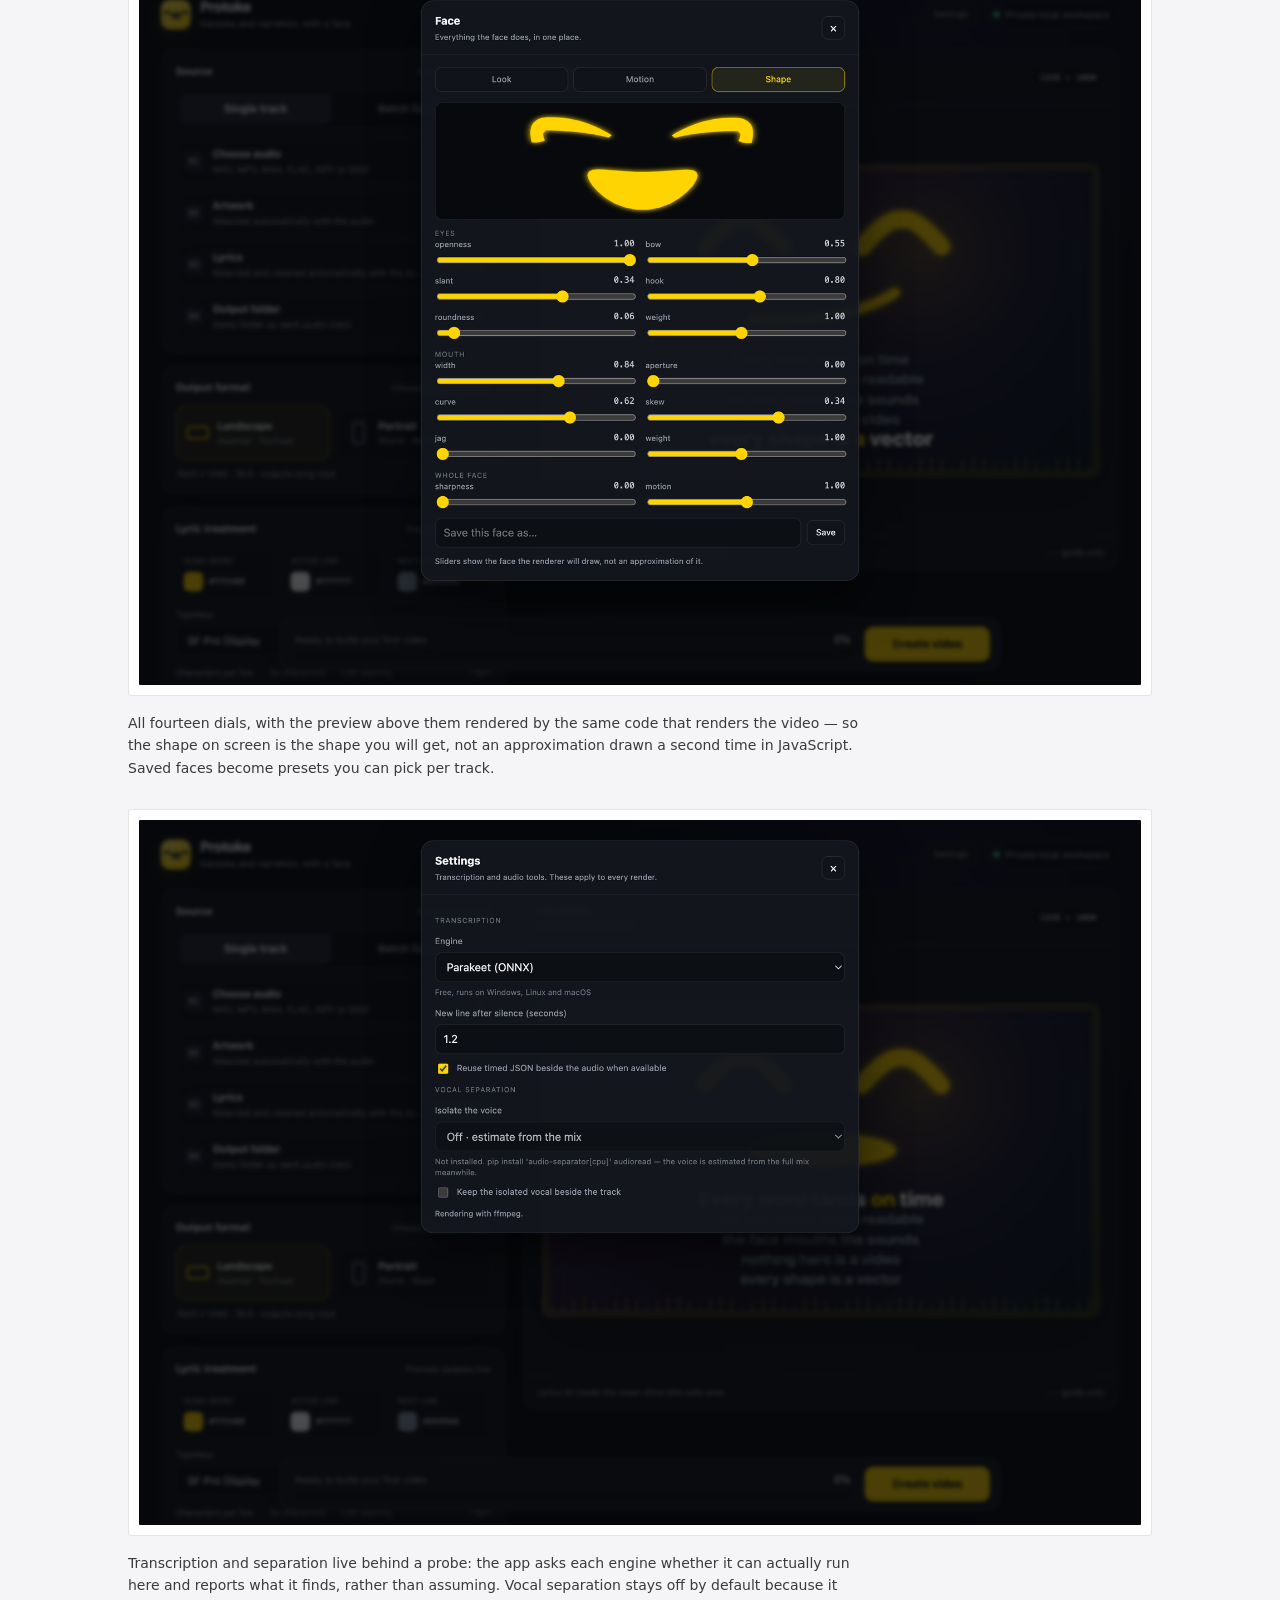
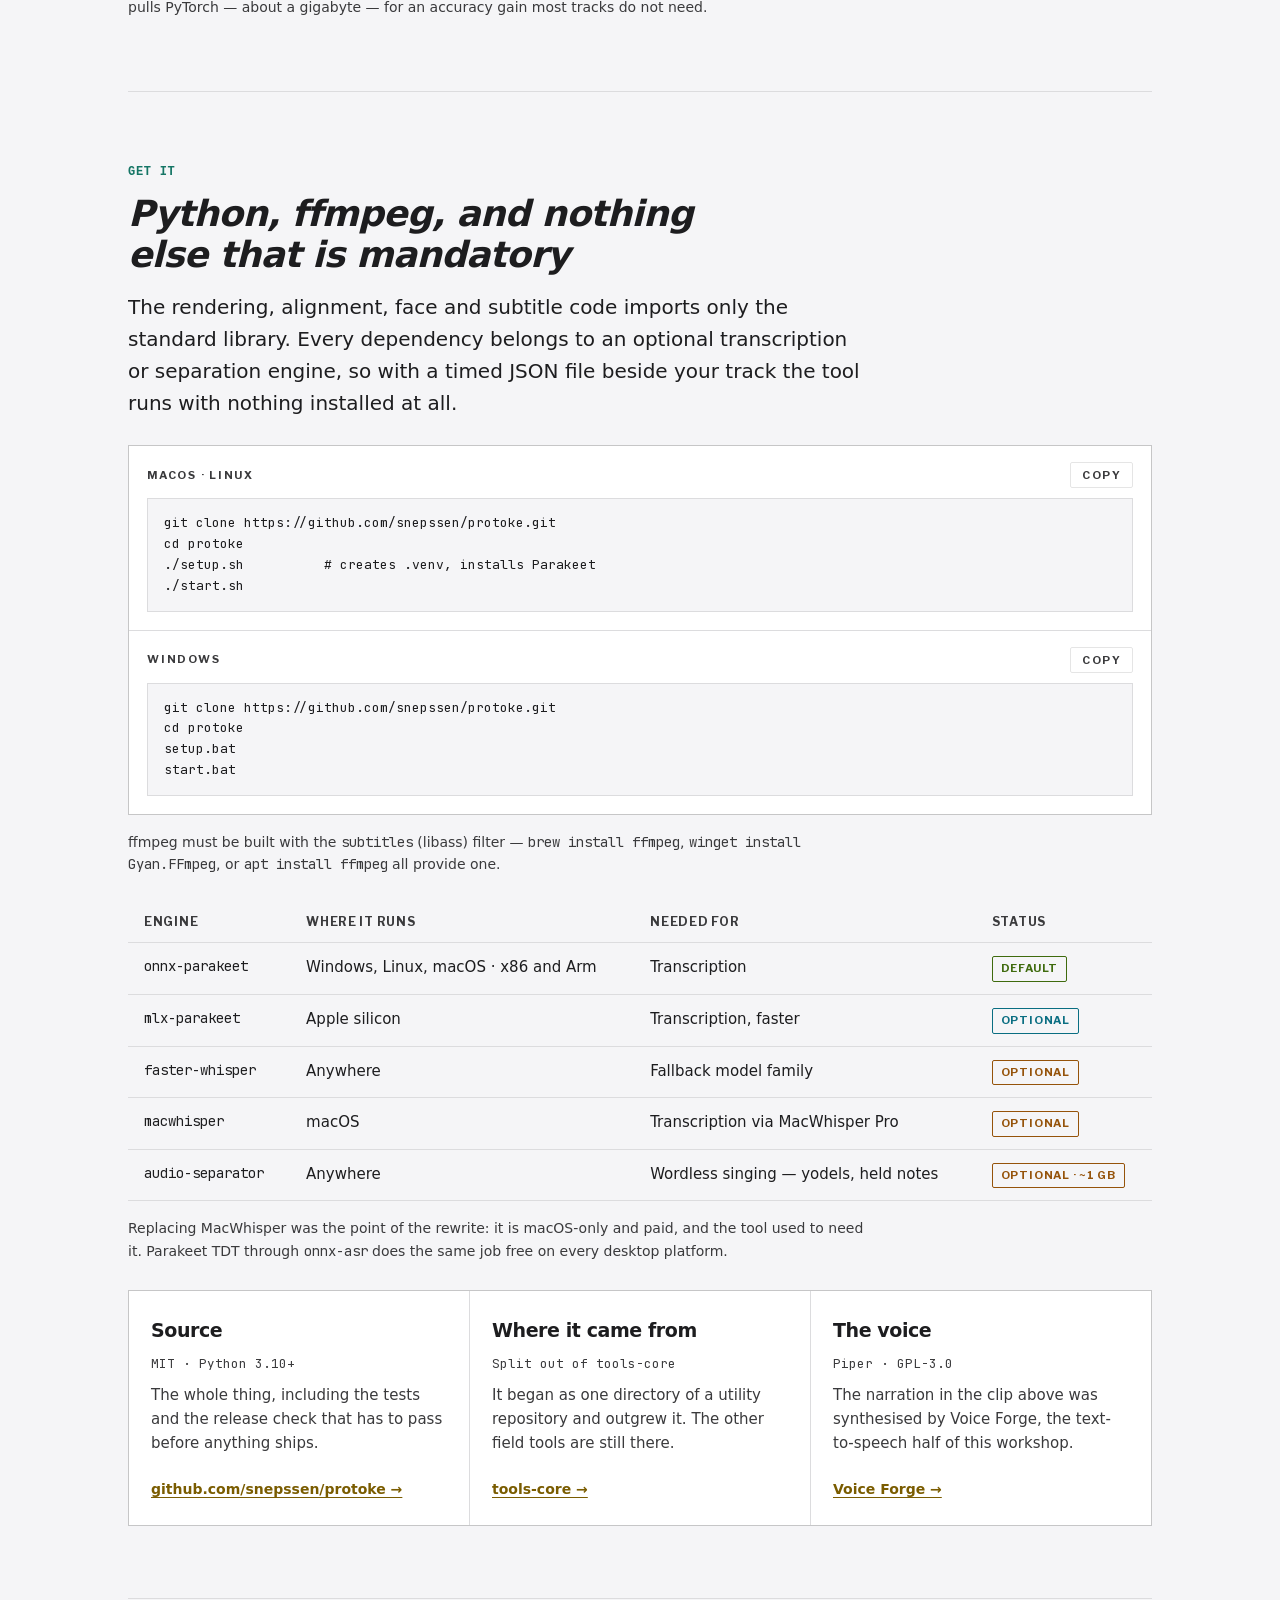
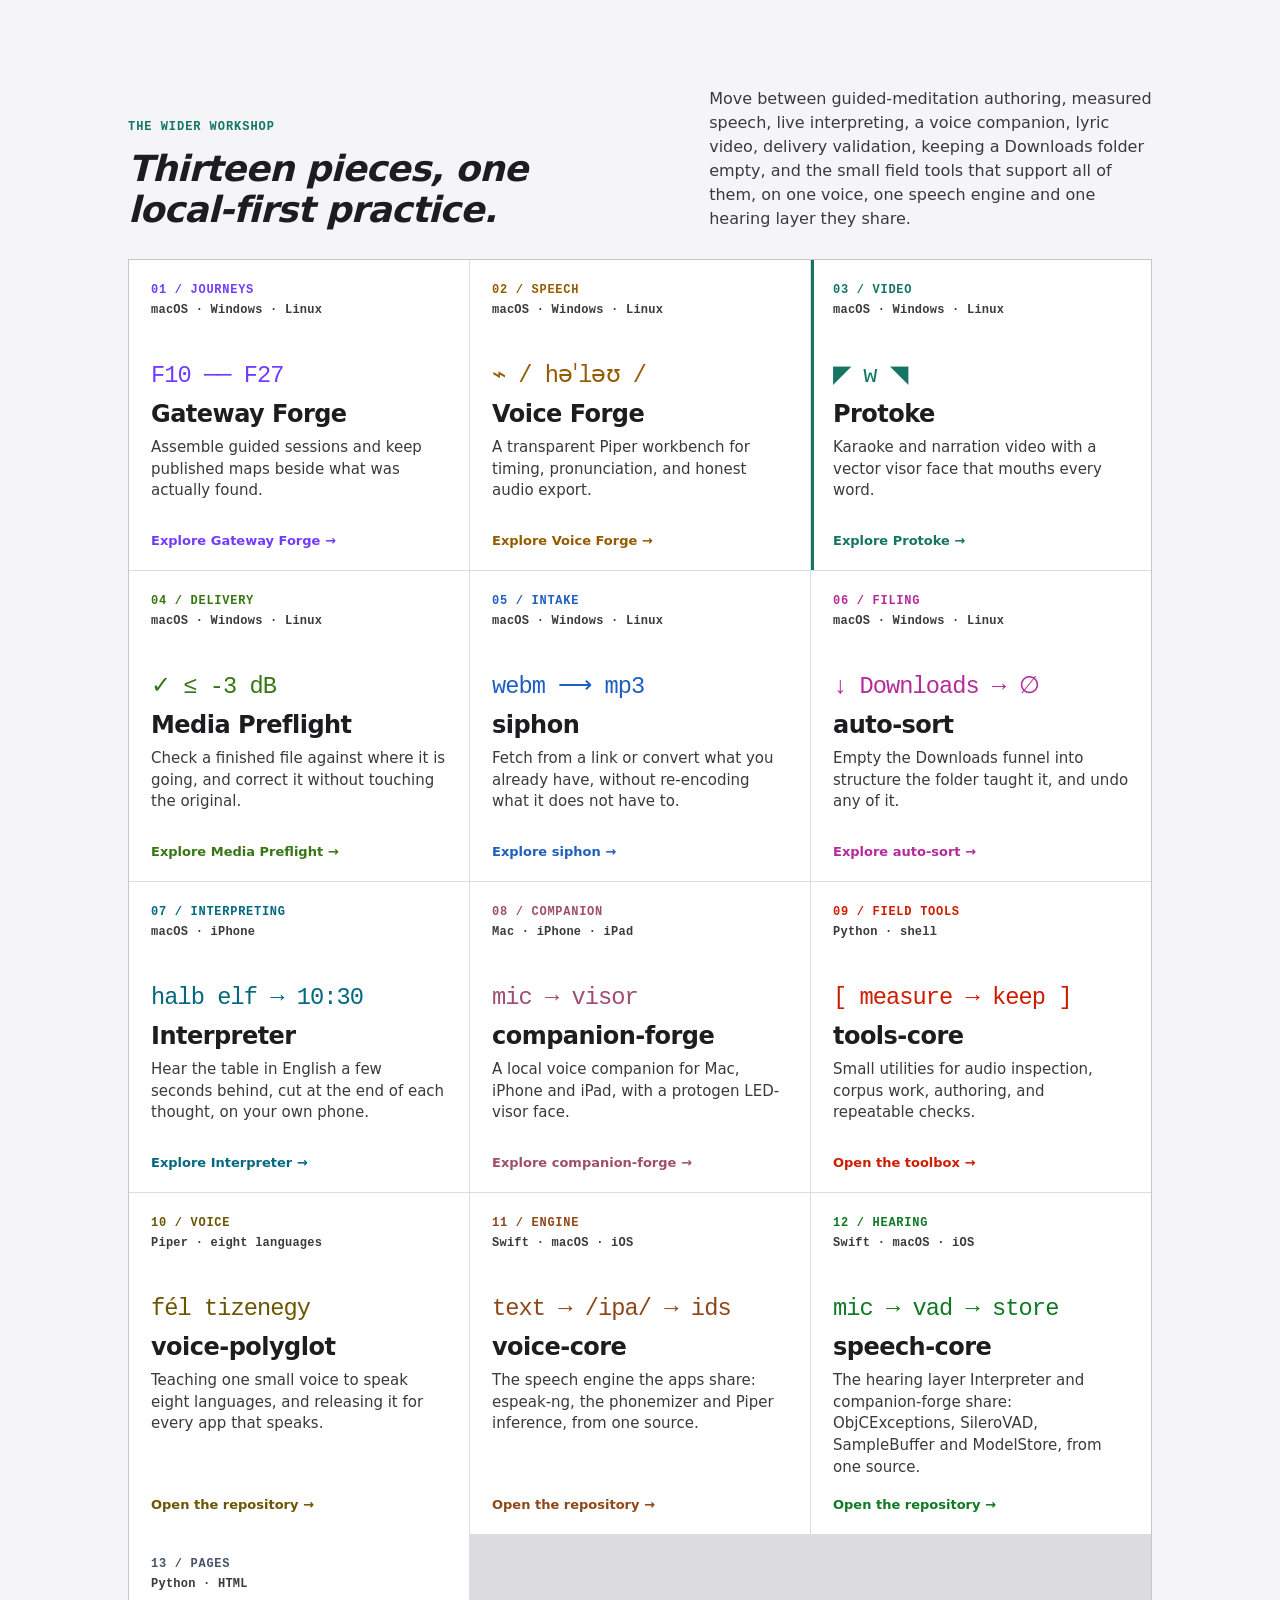
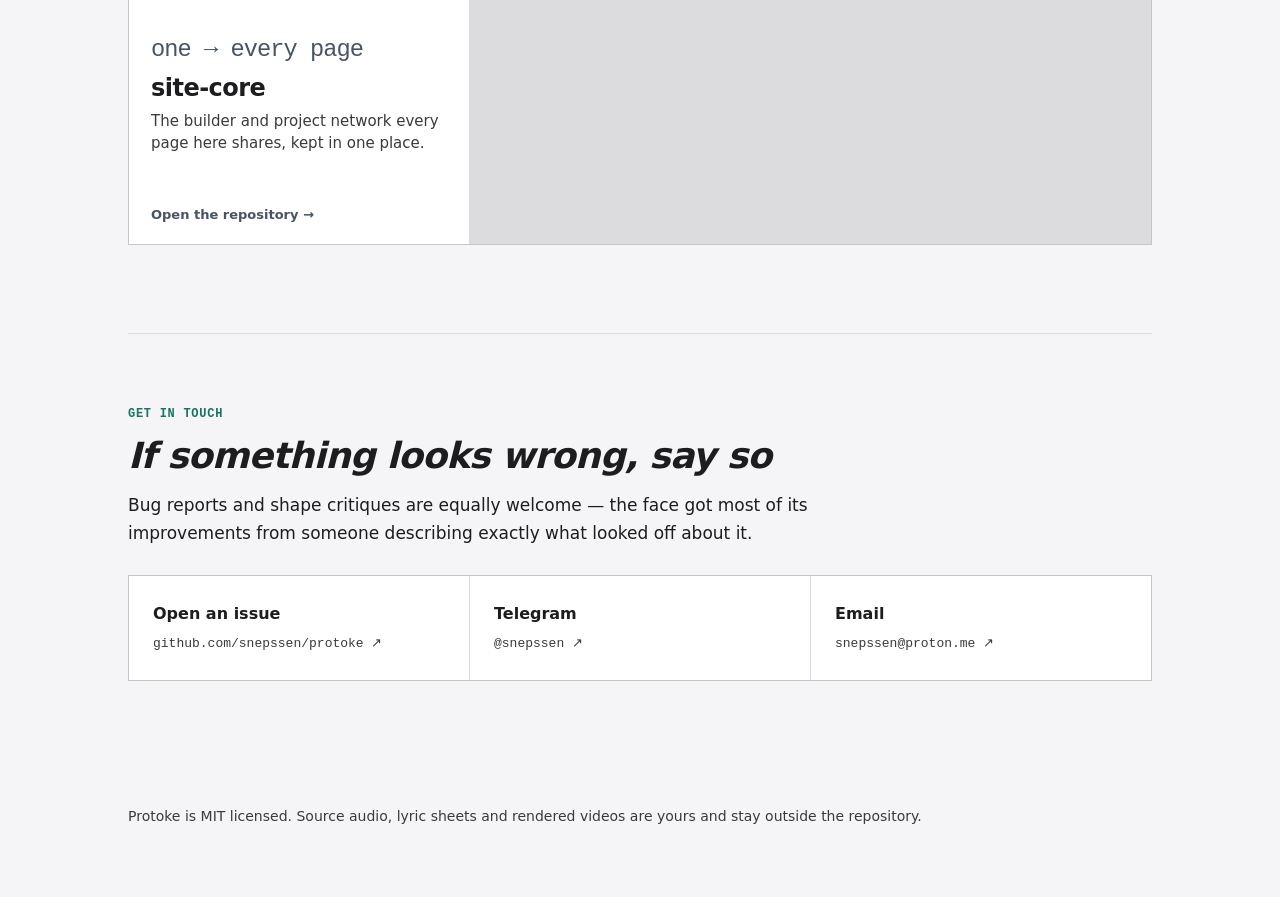
==== commit 701149c2: "Workshop pages: synced from site-core" ====
--- a/docs/index.html
+++ b/docs/index.html
@@ -23,17 +23,12 @@
 <body data-project="protoke">
 
 <span class="ecosystem-page-top" id="page-top" aria-hidden="true"></span>
-<div class="ecosystem-progress" aria-hidden="true"><span></span></div>
-<nav class="ecosystem-rail" aria-label="Snepssen project network">
-  <div class="ecosystem-rail__inner">
-    <button class="ecosystem-rail__brand" type="button" aria-expanded="false"
-            aria-controls="ecosystem-projects" aria-label="Open workshop projects">
-      <span class="ecosystem-mark" aria-hidden="true">
+<span class="ecosystem-mark ecosystem-mark--piece" aria-hidden="true">
         <!-- Flower of Life geometry adapted from Pd4u's CC0 Wikimedia SVG:
              https://commons.wikimedia.org/wiki/File:Flower_of_Life_SVG.svg -->
         <svg class="ecosystem-mark__wire" viewBox="-250 -250 500 500" focusable="false">
           <defs>
-            <pattern id="ecosystem-flower-pattern" width="135.1" height="78" patternUnits="userSpaceOnUse">
+            <pattern id="piece-flower-pattern" width="135.1" height="78" patternUnits="userSpaceOnUse">
               <g class="ecosystem-mark__pattern-lines">
                 <circle r="78" />
                 <circle r="78" cx="135.1" />
@@ -42,7 +37,7 @@
                 <path d="m0,0a78,78,0,0,1,0,78 78,78,0,0,1,135.1,0 78,78,0,0,1,0-78 78,78,0,0,1-135.1,0" />
               </g>
             </pattern>
-            <pattern id="ecosystem-flower-mask-pattern" width="135.1" height="78" patternUnits="userSpaceOnUse">
+            <pattern id="piece-flower-mask-pattern" width="135.1" height="78" patternUnits="userSpaceOnUse">
               <g fill="none" stroke="#fff" stroke-width="8">
                 <circle r="78" />
                 <circle r="78" cx="135.1" />
@@ -51,55 +46,143 @@
                 <path d="m0,0a78,78,0,0,1,0,78 78,78,0,0,1,135.1,0 78,78,0,0,1,0-78 78,78,0,0,1-135.1,0" />
               </g>
             </pattern>
-            <mask id="ecosystem-flower-mask" x="-250" y="-250" width="500" height="500" maskUnits="userSpaceOnUse">
+            <mask id="piece-flower-mask" x="-250" y="-250" width="500" height="500" maskUnits="userSpaceOnUse">
               <circle r="245.3" fill="none" stroke="#fff" stroke-width="8" />
               <circle r="234" fill="none" stroke="#fff" stroke-width="8" />
-              <path fill="url(#ecosystem-flower-mask-pattern)" d="m0-234a78,78,0,0,1,67.55,39 78,78,0,0,1,67.55,39 78,78,0,0,1,67.55,117 78,78,0,0,1,0,78 78,78,0,0,1,-67.55,117 78,78,0,0,1,-67.55,39 78,78,0,0,1,-135.1,0 78,78,0,0,1,-67.55-39 78,78,0,0,1,-67.55-117 78,78,0,0,1,0-78 78,78,0,0,1,67.55-117 78,78,0,0,1,67.55-39 78,78,0,0,1,67.55-39z" />
+              <path fill="url(#piece-flower-mask-pattern)" d="m0-234a78,78,0,0,1,67.55,39 78,78,0,0,1,67.55,39 78,78,0,0,1,67.55,117 78,78,0,0,1,0,78 78,78,0,0,1,-67.55,117 78,78,0,0,1,-67.55,39 78,78,0,0,1,-135.1,0 78,78,0,0,1,-67.55-39 78,78,0,0,1,-67.55-117 78,78,0,0,1,0-78 78,78,0,0,1,67.55-117 78,78,0,0,1,67.55-39 78,78,0,0,1,67.55-39z" />
             </mask>
-            <clipPath id="ecosystem-flower-clip"><circle r="245.3" /></clipPath>
-            <radialGradient id="ecosystem-light-1">
-              <stop offset="0" stop-color="var(--eco-mark-c1)" />
-              <stop offset=".52" stop-color="var(--eco-mark-c1)" stop-opacity=".72" />
-              <stop offset="1" stop-color="var(--eco-mark-c1)" stop-opacity="0" />
-            </radialGradient>
-            <radialGradient id="ecosystem-light-2">
-              <stop offset="0" stop-color="var(--eco-mark-c2)" />
-              <stop offset=".46" stop-color="var(--eco-mark-c2)" stop-opacity=".66" />
-              <stop offset="1" stop-color="var(--eco-mark-c2)" stop-opacity="0" />
-            </radialGradient>
-            <radialGradient id="ecosystem-light-3">
-              <stop offset="0" stop-color="var(--eco-mark-c3)" />
-              <stop offset=".42" stop-color="var(--eco-mark-c3)" stop-opacity=".58" />
-              <stop offset="1" stop-color="var(--eco-mark-c3)" stop-opacity="0" />
-            </radialGradient>
-            <radialGradient id="ecosystem-light-4">
-              <stop offset="0" stop-color="var(--eco-mark-c4)" stop-opacity=".96" />
-              <stop offset=".34" stop-color="var(--eco-mark-c4)" stop-opacity=".42" />
-              <stop offset="1" stop-color="var(--eco-mark-c4)" stop-opacity="0" />
+            <clipPath id="piece-flower-clip"><circle r="245.3" /></clipPath>
+            <radialGradient id="piece-light-1">
+              <stop offset="0" stop-color="var(--eco-flower)" />
+              <stop offset=".52" stop-color="var(--eco-flower)" stop-opacity=".72" />
+              <stop offset="1" stop-color="var(--eco-flower)" stop-opacity="0" />
+            </radialGradient>
+            <radialGradient id="piece-light-2">
+              <stop offset="0" stop-color="var(--eco-flower)" />
+              <stop offset=".46" stop-color="var(--eco-flower)" stop-opacity=".66" />
+              <stop offset="1" stop-color="var(--eco-flower)" stop-opacity="0" />
+            </radialGradient>
+            <radialGradient id="piece-light-3">
+              <stop offset="0" stop-color="var(--eco-flower)" />
+              <stop offset=".42" stop-color="var(--eco-flower)" stop-opacity=".58" />
+              <stop offset="1" stop-color="var(--eco-flower)" stop-opacity="0" />
+            </radialGradient>
+            <radialGradient id="piece-light-4">
+              <stop offset="0" stop-color="var(--eco-flower)" stop-opacity=".96" />
+              <stop offset=".34" stop-color="var(--eco-flower)" stop-opacity=".42" />
+              <stop offset="1" stop-color="var(--eco-flower)" stop-opacity="0" />
             </radialGradient>
           </defs>
           <g class="ecosystem-mark__base">
             <circle r="245.3" />
             <circle r="234" />
-            <path class="ecosystem-mark__field" fill="url(#ecosystem-flower-pattern)" d="m0-234a78,78,0,0,1,67.55,39 78,78,0,0,1,67.55,39 78,78,0,0,1,67.55,117 78,78,0,0,1,0,78 78,78,0,0,1,-67.55,117 78,78,0,0,1,-67.55,39 78,78,0,0,1,-135.1,0 78,78,0,0,1,-67.55-39 78,78,0,0,1,-67.55-117 78,78,0,0,1,0-78 78,78,0,0,1,67.55-117 78,78,0,0,1,67.55-39 78,78,0,0,1,67.55-39z" />
+            <path class="ecosystem-mark__field" fill="url(#piece-flower-pattern)" d="m0-234a78,78,0,0,1,67.55,39 78,78,0,0,1,67.55,39 78,78,0,0,1,67.55,117 78,78,0,0,1,0,78 78,78,0,0,1,-67.55,117 78,78,0,0,1,-67.55,39 78,78,0,0,1,-135.1,0 78,78,0,0,1,-67.55-39 78,78,0,0,1,-67.55-117 78,78,0,0,1,0-78 78,78,0,0,1,67.55-117 78,78,0,0,1,67.55-39 78,78,0,0,1,67.55-39z" />
           </g>
-          <g class="ecosystem-mark__colour" mask="url(#ecosystem-flower-mask)" clip-path="url(#ecosystem-flower-clip)">
+          <g class="ecosystem-mark__colour" mask="url(#piece-flower-mask)" clip-path="url(#piece-flower-clip)">
             <g class="ecosystem-mark__light-field">
-              <circle r="260" fill="var(--eco-mark-c0)" />
-              <ellipse cx="-112" cy="-92" rx="238" ry="182" fill="url(#ecosystem-light-1)" transform="rotate(-18 -112 -92)" />
-              <ellipse cx="118" cy="-42" rx="198" ry="144" fill="url(#ecosystem-light-2)" transform="rotate(31 118 -42)" />
-              <ellipse cx="-38" cy="132" rx="218" ry="158" fill="url(#ecosystem-light-3)" transform="rotate(47 -38 132)" />
-              <ellipse cx="58" cy="38" rx="116" ry="88" fill="url(#ecosystem-light-4)" transform="rotate(-36 58 38)" />
+              <circle r="260" fill="var(--eco-flower)" />
+              <ellipse cx="-112" cy="-92" rx="238" ry="182" fill="url(#piece-light-1)" transform="rotate(-18 -112 -92)" />
+              <ellipse cx="118" cy="-42" rx="198" ry="144" fill="url(#piece-light-2)" transform="rotate(31 118 -42)" />
+              <ellipse cx="-38" cy="132" rx="218" ry="158" fill="url(#piece-light-3)" transform="rotate(47 -38 132)" />
+              <ellipse cx="58" cy="38" rx="116" ry="88" fill="url(#piece-light-4)" transform="rotate(-36 58 38)" />
             </g>
           </g>
         </svg>
       </span>
-      <span class="ecosystem-rail__identity" aria-hidden="true">
+<nav class="ecosystem-rail" aria-label="Snepssen project network">
+  <div class="ecosystem-progress" aria-hidden="true"><span></span></div>
+  <div class="ecosystem-rail__inner">
+    <a class="ecosystem-rail__home" href="#page-top">
+      <span class="ecosystem-mark" aria-hidden="true">
+        <!-- Flower of Life geometry adapted from Pd4u's CC0 Wikimedia SVG:
+             https://commons.wikimedia.org/wiki/File:Flower_of_Life_SVG.svg -->
+        <svg class="ecosystem-mark__wire" viewBox="-250 -250 500 500" focusable="false">
+          <defs>
+            <pattern id="rail-flower-pattern" width="135.1" height="78" patternUnits="userSpaceOnUse">
+              <g class="ecosystem-mark__pattern-lines">
+                <circle r="78" />
+                <circle r="78" cx="135.1" />
+                <circle r="78" cy="78" />
+                <circle r="78" cx="135.1" cy="78" />
+                <path d="m0,0a78,78,0,0,1,0,78 78,78,0,0,1,135.1,0 78,78,0,0,1,0-78 78,78,0,0,1-135.1,0" />
+              </g>
+            </pattern>
+            <pattern id="rail-flower-mask-pattern" width="135.1" height="78" patternUnits="userSpaceOnUse">
+              <g fill="none" stroke="#fff" stroke-width="8">
+                <circle r="78" />
+                <circle r="78" cx="135.1" />
+                <circle r="78" cy="78" />
+                <circle r="78" cx="135.1" cy="78" />
+                <path d="m0,0a78,78,0,0,1,0,78 78,78,0,0,1,135.1,0 78,78,0,0,1,0-78 78,78,0,0,1-135.1,0" />
+              </g>
+            </pattern>
+            <mask id="rail-flower-mask" x="-250" y="-250" width="500" height="500" maskUnits="userSpaceOnUse">
+              <circle r="245.3" fill="none" stroke="#fff" stroke-width="8" />
+              <circle r="234" fill="none" stroke="#fff" stroke-width="8" />
+              <path fill="url(#rail-flower-mask-pattern)" d="m0-234a78,78,0,0,1,67.55,39 78,78,0,0,1,67.55,39 78,78,0,0,1,67.55,117 78,78,0,0,1,0,78 78,78,0,0,1,-67.55,117 78,78,0,0,1,-67.55,39 78,78,0,0,1,-135.1,0 78,78,0,0,1,-67.55-39 78,78,0,0,1,-67.55-117 78,78,0,0,1,0-78 78,78,0,0,1,67.55-117 78,78,0,0,1,67.55-39 78,78,0,0,1,67.55-39z" />
+            </mask>
+            <clipPath id="rail-flower-clip"><circle r="245.3" /></clipPath>
+            <radialGradient id="rail-light-1">
+              <stop offset="0" stop-color="var(--eco-flower)" />
+              <stop offset=".52" stop-color="var(--eco-flower)" stop-opacity=".72" />
+              <stop offset="1" stop-color="var(--eco-flower)" stop-opacity="0" />
+            </radialGradient>
+            <radialGradient id="rail-light-2">
+              <stop offset="0" stop-color="var(--eco-flower)" />
+              <stop offset=".46" stop-color="var(--eco-flower)" stop-opacity=".66" />
+              <stop offset="1" stop-color="var(--eco-flower)" stop-opacity="0" />
+            </radialGradient>
+            <radialGradient id="rail-light-3">
+              <stop offset="0" stop-color="var(--eco-flower)" />
+              <stop offset=".42" stop-color="var(--eco-flower)" stop-opacity=".58" />
+              <stop offset="1" stop-color="var(--eco-flower)" stop-opacity="0" />
+            </radialGradient>
+            <radialGradient id="rail-light-4">
+              <stop offset="0" stop-color="var(--eco-flower)" stop-opacity=".96" />
+              <stop offset=".34" stop-color="var(--eco-flower)" stop-opacity=".42" />
+              <stop offset="1" stop-color="var(--eco-flower)" stop-opacity="0" />
+            </radialGradient>
+          </defs>
+          <g class="ecosystem-mark__base">
+            <circle r="245.3" />
+            <circle r="234" />
+            <path class="ecosystem-mark__field" fill="url(#rail-flower-pattern)" d="m0-234a78,78,0,0,1,67.55,39 78,78,0,0,1,67.55,39 78,78,0,0,1,67.55,117 78,78,0,0,1,0,78 78,78,0,0,1,-67.55,117 78,78,0,0,1,-67.55,39 78,78,0,0,1,-135.1,0 78,78,0,0,1,-67.55-39 78,78,0,0,1,-67.55-117 78,78,0,0,1,0-78 78,78,0,0,1,67.55-117 78,78,0,0,1,67.55-39 78,78,0,0,1,67.55-39z" />
+          </g>
+          <g class="ecosystem-mark__colour" mask="url(#rail-flower-mask)" clip-path="url(#rail-flower-clip)">
+            <g class="ecosystem-mark__light-field">
+              <circle r="260" fill="var(--eco-flower)" />
+              <ellipse cx="-112" cy="-92" rx="238" ry="182" fill="url(#rail-light-1)" transform="rotate(-18 -112 -92)" />
+              <ellipse cx="118" cy="-42" rx="198" ry="144" fill="url(#rail-light-2)" transform="rotate(31 118 -42)" />
+              <ellipse cx="-38" cy="132" rx="218" ry="158" fill="url(#rail-light-3)" transform="rotate(47 -38 132)" />
+              <ellipse cx="58" cy="38" rx="116" ry="88" fill="url(#rail-light-4)" transform="rotate(-36 58 38)" />
+            </g>
+          </g>
+        </svg>
+      </span>
+      <span class="ecosystem-rail__identity">
         <span class="ecosystem-rail__identity-path">
           <span>Snepssen</span><i>/</i><span>Workshop</span><i>/</i>
         </span>
         <strong>Protoke</strong>
       </span>
+    </a>
+    <div class="ecosystem-rail__jumps" role="navigation" aria-label="On this page">
+      <a href="#demo">Demo</a>
+      <a href="#how">How</a>
+      <a href="#face">The face</a>
+      <a href="#app">The app</a>
+      <a href="#install">Install</a>
+      <a href="#contact">Contact</a>
+    </div>
+    <div class="ecosystem-rail__more" hidden>
+      <button class="ecosystem-rail__more-btn" type="button" aria-expanded="false"
+              aria-controls="ecosystem-page-sections">More</button>
+      <div class="ecosystem-rail__more-panel" id="ecosystem-page-sections" role="navigation"
+           aria-label="On this page" hidden></div>
+    </div>
+    <button class="ecosystem-rail__brand" type="button" aria-expanded="false"
+            aria-controls="ecosystem-projects" aria-label="Open workshop projects">
+      <span class="ecosystem-rail__brand-label">Workshop</span>
       <span class="ecosystem-rail__chevron" aria-hidden="true"></span>
     </button>
     <div class="ecosystem-rail__links" id="ecosystem-projects" aria-hidden="true" inert>
@@ -114,13 +197,14 @@
       <a data-project="tools-core" style="--project-accent: var(--eco-tools)" href="https://snepssen.github.io/tools-core/">tools-core</a>
       <a data-project="voice-polyglot" style="--project-accent: var(--eco-polyglot)" href="https://github.com/snepssen/voice-polyglot">voice-polyglot</a>
       <a data-project="voice-core" style="--project-accent: var(--eco-voicecore)" href="https://github.com/snepssen/voice-core">voice-core</a>
+      <a data-project="speech-core" style="--project-accent: var(--eco-speechcore)" href="https://github.com/snepssen/speech-core">speech-core</a>
       <a data-project="site-core" style="--project-accent: var(--eco-sitecore)" href="https://github.com/snepssen/site-core">site-core</a>
     </div>
   </div>
 </nav>
 
 <div class="wrap">
-<header id="top">
+<header id="top" class="mast">
   <span class="badge"><span class="dot"></span>macOS · Windows · Linux · MIT</span>
   <h1>Protoke</h1>
   <p class="subhead"><em>proto</em> + <em>karaoke</em>. A karaoke and narration renderer with a protogen visor face that mouths the words — drawn as vector outlines by the same subtitle pass that draws the lyrics, so there is no image sequence and no video layer to composite.</p>
@@ -133,21 +217,6 @@
   </div>
 </header>
 </div>
-
-<nav class="jump" aria-label="Jump to a section">
-  <div class="wrap">
-    <a class="mark" href="#page-top">~/snepssen</a>
-    <ul>
-      <li><a href="#demo">Demo</a></li>
-      <li><a href="#how">How</a></li>
-      <li><a href="#face">The face</a></li>
-      <li><a href="#app">The app</a></li>
-      <li><a href="#install">Install</a></li>
-      <li><a href="#contact">Contact</a></li>
-    </ul>
-  </div>
-</nav>
-
 <div class="wrap">
 
 <section id="demo">
@@ -287,13 +356,13 @@
   </div>
 </section>
 
-<section class="ecosystem-more" aria-labelledby="ecosystem-heading" data-eco-reveal>
+<section class="ecosystem-more" aria-labelledby="ecosystem-heading">
   <div class="ecosystem-more__head">
     <div>
       <p class="ecosystem-kicker">The wider workshop</p>
-      <h2 id="ecosystem-heading">Twelve pieces, one local-first practice.</h2>
-    </div>
-    <p class="ecosystem-more__intro">Move between guided-meditation authoring, measured speech, live interpreting, a voice companion, lyric video, delivery validation, keeping a Downloads folder empty, and the small field tools that support all of them, on one voice and one speech engine they share.</p>
+      <h2 id="ecosystem-heading">Thirteen pieces, one local-first practice.</h2>
+    </div>
+    <p class="ecosystem-more__intro">Move between guided-meditation authoring, measured speech, live interpreting, a voice companion, lyric video, delivery validation, keeping a Downloads folder empty, and the small field tools that support all of them, on one voice, one speech engine and one hearing layer they share.</p>
   </div>
   <div class="ecosystem-grid">
     <a class="ecosystem-card" data-project="gateway-forge" style="--card-accent: var(--eco-gateway)" href="https://snepssen.github.io/gateway-forge/">
@@ -373,8 +442,15 @@
       <p>The speech engine the apps share: espeak-ng, the phonemizer and Piper inference, from one source.</p>
       <span class="ecosystem-card__go">Open the repository →</span>
     </a>
+    <a class="ecosystem-card" data-project="speech-core" style="--card-accent: var(--eco-speechcore)" href="https://github.com/snepssen/speech-core">
+      <div class="ecosystem-card__index"><span>12 / HEARING</span><span>Swift · macOS · iOS</span></div>
+      <div class="ecosystem-card__glyph" aria-hidden="true">mic → vad → store</div>
+      <h3>speech-core</h3>
+      <p>The hearing layer Interpreter and companion-forge share: ObjCExceptions, SileroVAD, SampleBuffer and ModelStore, from one source.</p>
+      <span class="ecosystem-card__go">Open the repository →</span>
+    </a>
     <a class="ecosystem-card" data-project="site-core" style="--card-accent: var(--eco-sitecore)" href="https://github.com/snepssen/site-core">
-      <div class="ecosystem-card__index"><span>12 / PAGES</span><span>Python · HTML</span></div>
+      <div class="ecosystem-card__index"><span>13 / PAGES</span><span>Python · HTML</span></div>
       <div class="ecosystem-card__glyph" aria-hidden="true">one → every page</div>
       <h3>site-core</h3>
       <p>The builder and project network every page here shares, kept in one place.</p>
--- a/docs/ecosystem.css
+++ b/docs/ecosystem.css
@@ -1,6 +1,20 @@
-/* Shared across the snepssen project pages. Each site keeps its own type and
-   palette; this is the common navigation and discovery layer between them. */
+/* The workshop look. Every project page loads this after its own style.css,
+   so the shared palette, the one sticky bar, the measure and the cards win
+   when they disagree. Accents stay per project. Type is the system face:
+   nothing here asks a font CDN for the visit. */
+
+/* A length, not a ch, so it is resolved once against the body face and
+   inherited as pixels. Otherwise a heading's own 68ch is wider than the
+   frame, the paragraph's is not, and margin:auto centres them on
+   different left edges. */
+@property --prose {
+  syntax: "<length>";
+  inherits: true;
+  initial-value: 0px;
+}
+
 :root {
+  color-scheme: dark;
   --eco-gateway: #b69aff;
   --eco-voice: #ffbc52;
   --eco-protoke: #71e5d2;
@@ -13,44 +27,45 @@
   --eco-voicecore: #e8a878;
   --eco-sitecore: #b9c3d0;
   --eco-companion: #ff8ab8;
+  --eco-speechcore: #6ed9a0;
   --eco-current: var(--eco-protoke);
-  --eco-copy: var(--ink, #f3f0e3);
-  --eco-rail-h: 124px;
-  --eco-mark-size: 104px;
-  --eco-drawer-motion: 220ms;
-}
-:root.ecosystem-compact {
-  --eco-rail-h: 52px;
-  --eco-mark-size: 36px;
-}
-
-body[data-project="gateway-forge"] { --eco-current: var(--eco-gateway); }
-body[data-project="voice-forge"] { --eco-current: var(--eco-voice); }
-body[data-project="protoke"] { --eco-current: var(--eco-protoke); }
-body[data-project="tools-core"] {
-  --eco-current: var(--eco-tools);
-  --eco-copy: var(--chalk, #f3f0e3);
-}
-body[data-project="media-preflight"] { --eco-current: var(--eco-preflight); }
-body[data-project="siphon"] { --eco-current: var(--eco-siphon); }
-body[data-project="auto-sort"]{
-  --eco-current: var(--eco-autosort);
-}
-body[data-project="interpreter-forge"] { --eco-current: var(--eco-interpreter); }
-body[data-project="companion-forge"] { --eco-current: var(--eco-companion); }
-
-/* The five accents above are built for a dark ground and fail badly on a
-   light one — measured against the lightest surface these pages use, the
-   green came to 1.26:1 and the teal to 1.27:1 where body text needs 4.5:1.
-   They were not dim, they were close to invisible.
-   
-   These are the same hues taken down until each clears 4.5:1 on every light
-   surface in the workshop (#EDEBDC, #EFEDE1, #EAEEE7), which is what the
-   individual sites already do for their own palettes — protoke turns its
-   #FFD400 signal into #7A5C00 the same way. Dark mode is untouched: there the
-   originals run from 6.5:1 to 11.4:1 and are exactly right. */
+  --ground: #121212;
+  --surface: #1c1c1e;
+  --raise: #2c2c2e;
+  --ink: #f5f5f7;
+  --chalk: #f5f5f7;
+  --muted: #c7c7cc;
+  --line: rgba(255, 255, 255, 0.12);
+  --body: #d2d2d6;
+  --body-2: #d2d2d6;
+  --faint: #c7c7cc;
+  --whisper: #c7c7cc;
+  --code: #f5f5f7;
+  --paper: #1c1c1e;
+  --paper-2: #2c2c2e;
+  --plate: #1c1c1e;
+  --well: #161616;
+  --sunken: #161616;
+  --nav-bg: rgba(18, 18, 18, 0.88);
+  --on-accent: #121212;
+  --grid-line: transparent;
+  --eco-copy: var(--ink);
+  --measure: 68ch;
+  --eco-bar: 56px;
+  --eco-frame: 1080px;
+  --eco-sans: -apple-system, BlinkMacSystemFont, "Segoe UI", system-ui, sans-serif;
+  --eco-mono: ui-monospace, SFMono-Regular, Menlo, Consolas, monospace;
+  --eco-flower: #f5f5f7;
+  --serif: var(--eco-sans);
+  --sans: var(--eco-sans);
+}
+
+/* Same hues as the dark accents, taken down until each clears 4.5:1 on the
+   light ground. Decorative flower colours stay the vivid set; these are for
+   text, eyebrows and card glyphs. */
 @media (prefers-color-scheme: light) {
   :root:not([data-theme="dark"]) {
+    color-scheme: light;
     --eco-gateway: #723cff;
     --eco-voice: #955b00;
     --eco-protoke: #157565;
@@ -63,9 +78,31 @@
     --eco-voicecore: #8f4718;
     --eco-sitecore: #475366;
     --eco-companion: #a04e6e;
+    --eco-speechcore: #0f7923;
+    --ground: #f5f5f7;
+    --surface: #ffffff;
+    --raise: #e8e8ed;
+    --ink: #1d1d1f;
+    --chalk: #1d1d1f;
+    --muted: #3a3a3c;
+    --line: rgba(0, 0, 0, 0.1);
+    --body: #3a3a3c;
+    --body-2: #3a3a3c;
+    --faint: #3a3a3c;
+    --whisper: #3a3a3c;
+    --code: #1d1d1f;
+    --paper: #ffffff;
+    --paper-2: #e8e8ed;
+    --plate: #f5f5f7;
+    --well: #f0f0f2;
+    --sunken: #e8e8ed;
+    --nav-bg: rgba(245, 245, 247, 0.9);
+    --on-accent: #f5f5f7;
+    --grid-line: transparent;
   }
 }
 :root[data-theme="light"] {
+  color-scheme: light;
   --eco-gateway: #723cff;
   --eco-voice: #955b00;
   --eco-protoke: #157565;
@@ -78,223 +115,356 @@
   --eco-voicecore: #8f4718;
   --eco-sitecore: #475366;
   --eco-companion: #a04e6e;
-}
-
-/* Wide diagrams and code samples own their scrolling inside their existing
-   wrappers; never let one of them make the whole page wobble sideways. */
-body { overflow-x: clip; }
-
-.ecosystem-page-top {
+  --eco-speechcore: #0f7923;
+  --ground: #f5f5f7;
+  --surface: #ffffff;
+  --raise: #e8e8ed;
+  --ink: #1d1d1f;
+  --chalk: #1d1d1f;
+  --muted: #3a3a3c;
+  --line: rgba(0, 0, 0, 0.1);
+  --body: #3a3a3c;
+  --body-2: #3a3a3c;
+  --faint: #3a3a3c;
+  --whisper: #3a3a3c;
+  --code: #1d1d1f;
+  --paper: #ffffff;
+  --paper-2: #e8e8ed;
+  --plate: #f5f5f7;
+  --well: #f0f0f2;
+  --sunken: #e8e8ed;
+  --nav-bg: rgba(245, 245, 247, 0.9);
+  --on-accent: #f5f5f7;
+  --grid-line: transparent;
+}
+
+body[data-project="gateway-forge"] { --eco-current: var(--eco-gateway); }
+body[data-project="voice-forge"] { --eco-current: var(--eco-voice); }
+body[data-project="protoke"] { --eco-current: var(--eco-protoke); }
+body[data-project="tools-core"] { --eco-current: var(--eco-tools); }
+body[data-project="media-preflight"] { --eco-current: var(--eco-preflight); }
+body[data-project="siphon"] { --eco-current: var(--eco-siphon); }
+body[data-project="auto-sort"] { --eco-current: var(--eco-autosort); }
+body[data-project="interpreter-forge"] { --eco-current: var(--eco-interpreter); }
+body[data-project="companion-forge"] { --eco-current: var(--eco-companion); }
+body[data-project="voice-polyglot"] { --eco-current: var(--eco-polyglot); }
+body[data-project="voice-core"] { --eco-current: var(--eco-voicecore); }
+body[data-project="speech-core"] { --eco-current: var(--eco-speechcore); }
+body[data-project="site-core"] { --eco-current: var(--eco-sitecore); }
+
+body {
+  overflow-x: clip;
+  background: var(--ground);
+  color: var(--ink);
+  font-family: var(--eco-sans);
+  font-size: 17px;
+  --prose: 68ch;
+  line-height: 1.6;
+  -webkit-font-smoothing: antialiased;
+}
+h1, h2, h3 { font-family: var(--eco-sans); letter-spacing: -0.022em; }
+h1 { font-size: clamp(40px, 5vw, 56px); font-weight: 600; line-height: 1.05; margin: 18px 0 0; }
+h2 { font-size: clamp(28px, 3vw, 36px); font-weight: 600; line-height: 1.15; margin: 0 0 16px; }
+h3 { margin: 28px 0 12px; }
+.wrap {
+  width: min(var(--eco-frame), calc(100% - 48px));
+  max-width: var(--eco-frame);
+  margin-inline: auto;
+}
+/* One left edge for eyebrows, headings, prose and captions. The column is
+   the body's 68ch, so a 36px heading does not centre a different box.
+   Figures, tables and the card grid stay on the frame. */
+.wrap > section > :is(p, h2, h3, ul, ol),
+.wrap > section > .eyebrow {
+  max-width: var(--prose, 68ch);
+  margin-left: 0;
+  margin-right: 0;
+}
+.wrap > section > h2 { margin-bottom: 16px; }
+.wrap > section > h3 { margin-top: 28px; margin-bottom: 12px; }
+.subhead {
+  margin: 18px 0 0;
+  max-width: 62ch;
+  font-size: 19px;
+  line-height: 1.5;
+  color: var(--ink);
+}
+.headmeta { margin-top: 28px; }
+.headmeta span { font-size: 13px; color: var(--muted); }
+section { padding: 72px 0; }
+/* A wide table scrolls inside the section. It must not push the page sideways. */
+.wrap > section { overflow-x: auto; }
+section[id], header[id], h2[id], .ecosystem-more {
+  scroll-margin-top: calc(var(--eco-bar) + 18px);
+}
+
+/* Small labels were 7–11px and grey. 12px is the floor, and --muted clears
+   4.5:1 on both grounds. */
+.eyebrow, .badge, .card .num, th, .tag, .phone-line .lang,
+.ecosystem-kicker, .ecosystem-card__index {
+  font-size: 12px;
+  line-height: 1.4;
+  letter-spacing: 0.06em;
+}
+.eyebrow {
+  color: var(--eco-current);
+  font-family: var(--eco-mono);
+  font-weight: 600;
+  text-transform: uppercase;
+  margin: 0 0 12px;
+}
+.badge {
+  color: var(--muted);
+  font-family: var(--eco-mono);
+  font-size: 12px;
+  letter-spacing: 0.06em;
+  padding: 6px 10px;
+}
+.caption, .shot figcaption, .figure figcaption, .window figcaption, figcaption {
   display: block;
-  width: 0;
-  height: 0;
-}
-
+  margin: 12px 0 28px;
+  max-width: var(--prose, 68ch);
+  font-size: 13px;
+  line-height: 1.45;
+  color: var(--muted);
+}
+.card h3, .ecosystem-card h3, .tool-card h3, .principle h3, .lab h3, .project h3 {
+  margin-top: 0;
+}
+
+/* ---------------------------------------------------------------- the bar */
+.ecosystem-page-top { display: block; width: 0; height: 0; }
 .ecosystem-progress {
-  position: fixed;
-  z-index: 1002;
-  top: 0;
+  position: absolute;
+  z-index: 2;
+  right: 0;
+  bottom: 0;
   left: 0;
-  width: 100%;
-  height: 2px;
+  height: 3px;
   pointer-events: none;
+  background: color-mix(in srgb, var(--ink) 12%, transparent);
 }
 .ecosystem-progress span {
   display: block;
   width: 100%;
   height: 100%;
   background: var(--eco-current);
-  box-shadow: 0 0 15px color-mix(in srgb, var(--eco-current) 70%, transparent);
   transform: scaleX(0);
   transform-origin: left;
 }
-
 .ecosystem-rail {
   position: sticky;
   z-index: 1000;
   top: 0;
-  min-height: var(--eco-rail-h);
-  border-bottom: 1px solid color-mix(in srgb, currentColor 17%, transparent);
-  background: color-mix(in srgb, var(--ground, #151611) 88%, transparent);
-  color: var(--eco-copy);
-  font: 600 12px/1 system-ui, sans-serif;
-  backdrop-filter: blur(18px) saturate(1.25);
-  -webkit-backdrop-filter: blur(18px) saturate(1.25);
-  isolation: isolate;
-  transition: min-height var(--eco-drawer-motion) cubic-bezier(.2,.8,.2,1);
+  height: auto;
+  min-height: var(--eco-bar);
+  border-bottom: 1px solid var(--line);
+  background: color-mix(in srgb, var(--ground) 88%, transparent);
+  color: var(--ink);
+  font-family: var(--eco-sans);
+  backdrop-filter: blur(18px) saturate(1.2);
+  -webkit-backdrop-filter: blur(18px) saturate(1.2);
 }
 .ecosystem-rail__inner {
   position: relative;
-  width: min(1180px, calc(100% - 40px));
-  min-height: var(--eco-rail-h);
+  width: min(var(--eco-frame), calc(100% - 48px));
+  height: auto;
+  min-height: var(--eco-bar);
   margin-inline: auto;
   display: flex;
   align-items: center;
-  gap: 22px;
-  transition: min-height var(--eco-drawer-motion) cubic-bezier(.2,.8,.2,1);
-}
+  flex-wrap: wrap;
+  gap: 4px 8px;
+}
+.ecosystem-rail.is-managed {
+  height: var(--eco-bar);
+}
+.ecosystem-rail.is-managed .ecosystem-rail__inner {
+  flex-wrap: nowrap;
+  height: 100%;
+  padding-block: 0;
+}
+.ecosystem-rail__home {
+  display: inline-flex;
+  align-items: center;
+  gap: 10px;
+  min-width: 0;
+  flex: 0 0 auto;
+  color: inherit;
+  text-decoration: none;
+}
+.ecosystem-rail__home:focus-visible,
+.ecosystem-rail__brand:focus-visible,
+.ecosystem-rail__jumps a:focus-visible,
+.ecosystem-rail__more-btn:focus-visible,
+.ecosystem-rail__more-panel a:focus-visible,
+.ecosystem-rail__links a:focus-visible {
+  outline: 2px solid var(--eco-current);
+  outline-offset: 3px;
+  border-radius: 4px;
+}
+.ecosystem-rail__identity {
+  display: flex;
+  align-items: baseline;
+  gap: 6px;
+  min-width: 0;
+  font-size: 14px;
+  font-weight: 600;
+  letter-spacing: -0.011em;
+  text-transform: none;
+}
+.ecosystem-rail__identity-path {
+  display: inline-flex;
+  align-items: baseline;
+  gap: 6px;
+  color: var(--muted);
+  font-size: 13px;
+  font-weight: 500;
+  white-space: nowrap;
+}
+.ecosystem-rail__identity i { font-style: normal; color: color-mix(in srgb, var(--muted) 65%, transparent); }
+.ecosystem-rail__identity strong {
+  color: var(--eco-current);
+  font-weight: 650;
+  white-space: nowrap;
+  overflow: hidden;
+  text-overflow: ellipsis;
+  max-width: 46vw;
+}
+.ecosystem-rail__jumps {
+  display: flex;
+  align-items: center;
+  flex-wrap: wrap;
+  gap: 6px 16px;
+  min-width: 0;
+  flex: 1 1 auto;
+  margin-left: 12px;
+  overflow: visible;
+}
+.ecosystem-rail.is-managed .ecosystem-rail__jumps {
+  flex-wrap: nowrap;
+  overflow: hidden;
+}
+.ecosystem-rail__jumps a {
+  flex: 0 0 auto;
+  color: var(--muted);
+  text-decoration: none;
+  font-size: 13px;
+  font-weight: 500;
+  letter-spacing: 0;
+  text-transform: none;
+  white-space: nowrap;
+}
+.ecosystem-rail__more:not([hidden]) {
+  position: relative;
+  flex: 0 0 auto;
+}
+.ecosystem-rail__more-btn {
+  appearance: none;
+  border: 0;
+  margin: 0;
+  padding: 8px 4px;
+  background: transparent;
+  color: var(--muted);
+  font: 500 13px/1 var(--eco-sans);
+  letter-spacing: 0;
+  cursor: pointer;
+  white-space: nowrap;
+}
+.ecosystem-rail__more-btn:hover,
+.ecosystem-rail.is-sections .ecosystem-rail__more-btn { color: var(--ink); }
+.ecosystem-rail__more-panel[hidden] { display: none; }
+.ecosystem-rail__more-panel:not([hidden]) {
+  position: absolute;
+  z-index: 3;
+  top: calc(100% + 10px);
+  right: 0;
+  display: flex;
+  flex-direction: column;
+  width: max-content;
+  min-width: 200px;
+  max-width: min(280px, calc(100vw - 32px));
+  max-height: min(70vh, 420px);
+  overflow: auto;
+  padding: 8px;
+  border: 1px solid var(--line);
+  border-radius: 12px;
+  background: var(--surface);
+  box-shadow: 0 16px 40px rgba(0, 0, 0, 0.18);
+}
+.ecosystem-rail__more-panel a {
+  display: block;
+  padding: 8px 12px;
+  border-radius: 8px;
+  color: var(--ink);
+  font-size: 14px;
+  font-weight: 500;
+  line-height: 1.3;
+  text-decoration: none;
+  white-space: nowrap;
+}
+.ecosystem-rail__more-panel a:hover { background: color-mix(in srgb, var(--eco-current) 14%, transparent); }
+.ecosystem-rail__jumps a:hover { color: var(--ink); }
+.ecosystem-rail__home + .ecosystem-rail__brand { margin-left: auto; }
 .ecosystem-rail__brand {
   appearance: none;
   border: 0;
-  padding: 10px 0;
+  margin: 0;
+  padding: 8px 2px 8px 12px;
   background: transparent;
+  color: inherit;
+  font: 600 13px/1 var(--eco-sans);
+  letter-spacing: 0;
+  text-transform: none;
   display: inline-flex;
+  align-items: center;
+  gap: 8px;
   flex: 0 0 auto;
-  align-items: center;
-  gap: 18px;
-  color: inherit !important;
-  font: inherit;
-  text-align: left;
-  letter-spacing: .08em;
-  text-transform: uppercase;
   cursor: pointer;
 }
-.ecosystem-rail__brand:focus-visible {
-  outline: 2px solid var(--eco-current);
-  outline-offset: 5px;
-  border-radius: 4px;
-}
-:root.ecosystem-compact .ecosystem-rail__brand {
-  gap: 12px;
-  padding-block: 8px;
-}
-.ecosystem-rail__identity {
-  --eco-identity-gap: 7px;
-  display: flex;
-  align-items: baseline;
-  flex-wrap: wrap;
-  gap: var(--eco-identity-gap);
-  font-size: clamp(11px, 1.15vw, 14px);
-}
-.ecosystem-rail__identity-path {
-  display: inline-flex;
-  align-items: baseline;
-  gap: var(--eco-identity-gap);
-  max-width: 230px;
-  overflow: hidden;
-  opacity: 1;
-  white-space: nowrap;
-  transition:
-    max-width var(--eco-drawer-motion) cubic-bezier(.2,.8,.2,1),
-    opacity 130ms ease,
-    margin-right var(--eco-drawer-motion) cubic-bezier(.2,.8,.2,1);
-}
-:root.ecosystem-compact .ecosystem-rail__identity-path {
-  max-width: 0;
-  margin-right: calc(-1 * var(--eco-identity-gap));
-  opacity: 0;
-}
-.ecosystem-rail__identity i {
-  color: color-mix(in srgb, currentColor 38%, transparent);
-  font-style: normal;
-}
-.ecosystem-rail__identity strong {
-  color: var(--eco-current);
-  font-weight: 750;
-}
 .ecosystem-rail__chevron {
-  width: 8px;
-  height: 8px;
-  margin-left: 2px;
+  width: 7px;
+  height: 7px;
   border-right: 1.5px solid currentColor;
   border-bottom: 1.5px solid currentColor;
   transform: translateY(-2px) rotate(45deg);
-  transition: transform var(--eco-drawer-motion) cubic-bezier(.2,.8,.2,1);
-}
-.ecosystem-rail.is-open .ecosystem-rail__chevron {
-  transform: translateY(2px) rotate(225deg);
-}
-.ecosystem-mark {
-  --eco-mark-reset: #fffdf2;
-  --eco-mark-c0: #060919;
-  --eco-mark-c1: #f1efe7;
-  --eco-mark-c2: #7187ff;
-  --eco-mark-c3: #171a38;
-  --eco-mark-c4: #cfd7ff;
-  position: relative;
-  display: block;
-  flex: 0 0 auto;
-  width: var(--eco-mark-size);
-  height: var(--eco-mark-size);
-  color: var(--eco-mark-reset);
-  transition:
-    width var(--eco-drawer-motion) cubic-bezier(.2,.8,.2,1),
-    height var(--eco-drawer-motion) cubic-bezier(.2,.8,.2,1);
-}
-.ecosystem-mark__wire {
-  display: block;
-  width: 100%;
-  height: 100%;
-}
-.ecosystem-mark__wire {
-  overflow: visible;
-  fill: none;
-}
-.ecosystem-mark__base,
-.ecosystem-mark__pattern-lines {
-  fill: none;
-  stroke: var(--eco-mark-reset);
-  stroke-width: 8;
-}
-.ecosystem-mark__colour {
-  opacity: 0;
-}
-.ecosystem-mark__base {
-  filter: drop-shadow(0 0 2px color-mix(in srgb, var(--eco-mark-reset) 32%, transparent));
-}
-@media (prefers-color-scheme: light) {
-  :root:not([data-theme="dark"]) .ecosystem-mark {
-    --eco-mark-reset: #17180f;
-  }
-}
-:root[data-theme="light"] .ecosystem-mark {
-  --eco-mark-reset: #17180f;
-}
+}
+.ecosystem-rail.is-open .ecosystem-rail__chevron { transform: translateY(2px) rotate(225deg); }
 .ecosystem-rail__links {
   position: absolute;
-  z-index: -1;
-  top: calc(100% - 1px);
-  left: 0;
+  z-index: 2;
+  top: calc(100% + 8px);
   right: 0;
+  left: auto;
+  width: min(640px, calc(100vw - 32px));
   display: grid;
-  grid-template-columns: repeat(3, minmax(0, 1fr));
-  padding: 12px;
-  border: 1px solid color-mix(in srgb, currentColor 17%, transparent);
-  background: var(--ground, #151611);
-  box-shadow: 0 22px 55px color-mix(in srgb, #000 28%, transparent);
+  grid-template-columns: repeat(2, minmax(0, 1fr));
+  gap: 2px;
+  padding: 8px;
+  border: 1px solid var(--line);
+  border-radius: 12px;
+  background: var(--surface);
+  box-shadow: 0 16px 40px rgba(0, 0, 0, 0.18);
   opacity: 0;
   visibility: hidden;
   pointer-events: none;
-  clip-path: inset(0 0 100% 0);
-  transform: translateY(-10px);
-  transform-origin: top;
-  transition:
-    opacity 150ms ease,
-    transform var(--eco-drawer-motion) cubic-bezier(.2,.8,.2,1),
-    clip-path var(--eco-drawer-motion) cubic-bezier(.2,.8,.2,1),
-    visibility 0s linear var(--eco-drawer-motion);
 }
 .ecosystem-rail.is-open .ecosystem-rail__links {
-  z-index: 1;
   opacity: 1;
   visibility: visible;
   pointer-events: auto;
-  clip-path: inset(0);
-  transform: none;
-  transition-delay: 0s;
 }
 .ecosystem-rail__links a {
-  position: relative;
   display: flex;
   align-items: center;
-  gap: 11px;
-  min-height: 58px;
-  padding: 14px 16px;
-  border-radius: 3px;
-  color: color-mix(in srgb, currentColor 68%, transparent) !important;
-  text-decoration: none !important;
-  white-space: nowrap;
-  transition: background 140ms ease, color 140ms ease;
+  gap: 10px;
+  min-height: 44px;
+  padding: 8px 12px;
+  border-radius: 8px;
+  color: var(--ink);
+  font-size: 14px;
+  font-weight: 500;
+  text-decoration: none;
 }
 .ecosystem-rail__links a::before {
   content: "";
@@ -303,80 +473,109 @@
   flex: 0 0 auto;
   border-radius: 50%;
   background: var(--project-accent, var(--eco-current));
-  box-shadow: 0 0 12px color-mix(in srgb, var(--project-accent, var(--eco-current)) 62%, transparent);
 }
 .ecosystem-rail__links a:hover,
-.ecosystem-rail__links a:focus-visible,
 .ecosystem-rail__links a[aria-current="page"] {
-  color: inherit !important;
-  background: color-mix(in srgb, var(--project-accent, var(--eco-current)) 11%, transparent);
-}
-/* Each rail link and each card is given its accent inline, from the same
-   catalogue entry that gives it its name and its address. The list of
-   per-project selectors that used to live here had five of the six projects
-   in it, and the missing one showed the accent of whichever page it was on. */
-
-/* Existing sticky section navigation stays physically attached to the shared
-   rail while its arrival state compacts into navigation. */
-.jump, .site-nav {
-  top: var(--eco-rail-h) !important;
-  transition: top var(--eco-drawer-motion) cubic-bezier(.2,.8,.2,1);
-}
-
+  background: color-mix(in srgb, var(--project-accent, var(--eco-current)) 14%, transparent);
+}
+
+/* --------------------------------------------------------------- the flower */
+.ecosystem-mark {
+  position: relative;
+  display: block;
+  flex: 0 0 auto;
+  width: 32px;
+  height: 32px;
+  border-radius: 50%;
+  background: #1a1a1c;
+  box-shadow: inset 0 0 0 1px rgba(255, 255, 255, 0.08);
+}
+.ecosystem-mark__wire { display: block; width: 86%; height: 86%; margin: 7%; overflow: visible; }
+.ecosystem-mark__base,
+.ecosystem-mark__pattern-lines {
+  fill: none;
+  stroke: var(--eco-flower, #f5f5f7);
+  stroke-width: 20;
+}
+.ecosystem-mark__colour { display: none; }
+.ecosystem-mark--piece {
+  position: absolute;
+  z-index: -1;
+  top: calc(var(--eco-bar) + 48px);
+  right: max(28px, calc((100% - var(--eco-frame)) / 2));
+  width: 248px;
+  height: 248px;
+  pointer-events: none;
+  background: radial-gradient(circle at 50% 42%, #2a2a2e 0%, #161618 72%);
+  box-shadow: inset 0 0 0 1px rgba(255, 255, 255, 0.06), 0 18px 40px rgba(0, 0, 0, 0.16);
+}
+.ecosystem-mark--piece .ecosystem-mark__base,
+.ecosystem-mark--piece .ecosystem-mark__pattern-lines { stroke-width: 9; }
+
+header.mast, header#top {
+  border-bottom: 0;
+  padding: 36px 0 8px;
+}
+@media (min-width: 900px) {
+  body:not([data-project="tools-core"]) header.mast {
+    min-height: 300px;
+    padding-right: 280px;
+    display: flex;
+    flex-direction: column;
+    justify-content: center;
+  }
+}
+
+/* -------------------------------------------------------------- the cards */
 .ecosystem-more {
   position: relative;
-  overflow: hidden;
-  padding: clamp(56px, 8vw, 96px) 0;
-  border-bottom: 1px solid var(--line, rgba(255,255,255,.14));
-}
-.ecosystem-more::before {
-  content: "";
-  position: absolute;
-  width: 520px;
-  height: 520px;
-  left: max(-260px, calc(50% - 820px));
-  top: -280px;
-  border: 1px solid color-mix(in srgb, var(--eco-current) 22%, transparent);
-  border-radius: 50%;
-  box-shadow: 0 0 100px color-mix(in srgb, var(--eco-current) 7%, transparent);
-  pointer-events: none;
+  padding: clamp(56px, 8vw, 88px) 0;
+  border-bottom: 1px solid var(--line);
 }
 .ecosystem-more__head {
   display: grid;
-  grid-template-columns: minmax(0, 1fr) minmax(280px, .65fr);
+  grid-template-columns: minmax(0, 1.1fr) minmax(240px, 0.9fr);
   align-items: end;
-  gap: 32px;
-  margin-bottom: 30px;
+  gap: 28px 40px;
+  margin-bottom: 28px;
 }
 .ecosystem-kicker {
-  margin: 0 0 12px !important;
-  color: var(--eco-current) !important;
-  font: 700 11px/1.2 ui-monospace, SFMono-Regular, Menlo, Consolas, monospace !important;
-  letter-spacing: .16em;
+  margin: 0 0 12px;
+  color: var(--eco-current);
+  font: 600 12px/1.4 var(--eco-mono);
+  letter-spacing: 0.08em;
   text-transform: uppercase;
 }
-.ecosystem-more h2 {
+.ecosystem-more h2 { margin: 0; max-width: 18ch; }
+.ecosystem-more__intro {
   margin: 0;
-  max-width: 14ch;
-}
-.ecosystem-more__intro {
-  margin: 0 !important;
-  color: var(--muted, #999) !important;
+  max-width: none;
+  color: var(--muted);
   font-size: 16px;
+  line-height: 1.5;
+}
+.ecosystem-grid {
+  display: grid;
+  grid-template-columns: repeat(auto-fit, minmax(min(300px, 100%), 1fr));
+  align-items: stretch;
+  gap: 1px;
+  border: 1px solid var(--line);
+  background: var(--line);
 }
 .ecosystem-card {
   --card-accent: var(--eco-current);
   --mx: 50%;
-  --my: 50%;
+  --my: 0%;
   position: relative;
   isolation: isolate;
-  min-height: 310px;
-  padding: 24px;
-  display: flex;
-  flex-direction: column;
-  color: var(--eco-copy) !important;
-  background: var(--surface, #1e1f19);
-  text-decoration: none !important;
+  height: 100%;
+  min-height: 280px;
+  padding: 22px 22px 20px;
+  display: grid;
+  grid-template-rows: 2.9em 56px auto minmax(4.6em, 1fr) auto;
+  color: var(--ink);
+  background: var(--surface);
+  text-decoration: none;
 }
 .ecosystem-card::before {
   content: "";
@@ -384,187 +583,274 @@
   z-index: -1;
   inset: 0;
   opacity: 0;
-  background: radial-gradient(340px circle at var(--mx) var(--my),
-    color-mix(in srgb, var(--card-accent) 20%, transparent), transparent 58%);
-  transition: opacity .22s ease;
+  background: radial-gradient(280px circle at var(--mx) var(--my),
+    color-mix(in srgb, var(--card-accent) 18%, transparent), transparent 60%);
 }
 .ecosystem-card:hover::before,
 .ecosystem-card:focus-visible::before { opacity: 1; }
-.ecosystem-card[aria-current="page"] {
-  box-shadow: inset 0 3px 0 var(--card-accent);
-}
+.ecosystem-card[aria-current="page"] { box-shadow: inset 3px 0 0 var(--card-accent); }
 .ecosystem-card__index {
   display: flex;
-  flex-wrap: wrap;
-  align-items: baseline;
-  justify-content: space-between;
-  /* Five cards in a constrained column give each about 170px, and these two
-     labels together need almost exactly that. Without a gap they butt
-     together and wrap inside themselves, which reads as broken rather than
-     as tight. With one they drop to two lines instead, which reads as a
-     stack. */
-  gap: 3px 12px;
+  flex-direction: column;
+  justify-content: flex-start;
+  gap: 4px;
   color: var(--card-accent);
-  font: 700 11px/1.45 ui-monospace, SFMono-Regular, Menlo, Consolas, monospace;
-  letter-spacing: .12em;
-}
-/* Neither label may shrink to make room for the other: a flex item shrinks
-   before it wraps, so without this the platform list squeezes itself onto two
-   cramped lines *inside* its own box while still touching the label beside
-   it. Refusing to shrink is what makes the row wrap instead. */
-.ecosystem-card__index span {
-  flex: 0 0 auto;
-  max-width: 100%;
-}
-.ecosystem-card__index span:first-child { white-space: nowrap; }
-/* The platform list is the long one — "macOS · Windows · Linux" wants 205px
-   of the 172px a five-column card leaves it, almost all of the excess being
-   tracking. It gets its own, tighter, so the index stays one line per card
-   instead of one card in five looking a different height from its
-   neighbours. */
+  font: 600 12px/1.35 var(--eco-mono);
+  letter-spacing: 0.06em;
+  text-transform: uppercase;
+}
 .ecosystem-card__index span:last-child {
-  color: var(--muted, #999);
-  text-align: right;
-  letter-spacing: .02em;
-  font-size: 10px;
+  color: var(--muted);
+  letter-spacing: 0.02em;
+  font-size: 12px;
+  text-align: left;
+  text-transform: none;
+}
+.ecosystem-card__glyph {
+  margin: 0;
+  align-self: end;
+  height: 56px;
+  display: flex;
+  align-items: flex-end;
+  color: var(--card-accent);
+  font: 400 clamp(18px, 8cqw, 30px)/1 var(--eco-mono);
+  letter-spacing: -0.04em;
+  white-space: nowrap;
+  overflow: hidden;
 }
 .ecosystem-card { container-type: inline-size; }
-/* The contact card, shared so that it stops being re-invented.
-
-   It lives here rather than in each site's style.css for the same reason the
-   ecosystem grid does: a section written out six times drifts six ways, and
-   this one had — different headings, different links, and one page with no
-   contact section at all. The palette is still each site's own, through the
-   same variables with the same fallbacks used above.
-
-   Note this is not `.contact`, which every site already uses for its own row
-   of link buttons elsewhere on the page. */
+.ecosystem-card h3 {
+  margin: 14px 0 8px;
+  color: inherit;
+  font-size: clamp(20px, 2vw, 24px);
+  line-height: 1.15;
+}
+.ecosystem-card p {
+  margin: 0;
+  max-width: none;
+  color: var(--muted);
+  font-size: 15px;
+  line-height: 1.45;
+}
+.ecosystem-card__go {
+  margin-top: 18px;
+  align-self: end;
+  color: var(--card-accent);
+  font: 600 13px/1.3 var(--eco-sans);
+  letter-spacing: 0;
+}
+
 .contact-card {
   display: grid;
-  grid-template-columns: repeat(auto-fit, minmax(min(260px, 100%), 1fr));
+  grid-template-columns: repeat(auto-fit, minmax(min(240px, 100%), 1fr));
   gap: 1px;
-  margin: 28px 0 0;
-  border: 1px solid var(--line, rgba(255,255,255,.14));
-  background: var(--line, rgba(255,255,255,.14));
+  margin: 28px 0 8px;
+  border: 1px solid var(--line);
+  background: var(--line);
 }
 .contact-card a {
   display: flex;
   flex-direction: column;
-  gap: 7px;
-  padding: 18px 20px;
-  background: var(--surface, #1e1f19);
-  color: var(--eco-copy) !important;
-  text-decoration: none !important;
+  justify-content: center;
+  gap: 8px;
+  min-height: 104px;
+  padding: 22px 24px;
+  background: var(--surface);
+  color: var(--ink);
+  text-decoration: none;
   font-weight: 600;
-  font-size: 15px;
+  font-size: 16px;
 }
 .contact-card a span {
-  color: var(--muted, #999);
-  font-weight: 400;
+  color: var(--muted);
+  font-weight: 450;
   font-size: 13px;
-  font-family: ui-monospace, SFMono-Regular, Menlo, Consolas, monospace;
-  /* An address can be longer than the box it is in; break it rather than
-     letting it push the card wider than the page. */
+  font-family: var(--eco-mono);
   overflow-wrap: anywhere;
 }
 .contact-card a:hover,
-.contact-card a:focus-visible { color: var(--eco-current) !important; }
+.contact-card a:focus-visible { color: var(--eco-current); }
 .contact-card a:hover span,
 .contact-card a:focus-visible span { color: var(--eco-current); }
-@media (prefers-reduced-motion: no-preference) {
-  .contact-card a { transition: color .16s ease; }
-}
-
-/* Six cards, three across, two rows.
-
-   The column width is chosen to fit the glyph rather than the glyph being
-   squeezed into whatever column is left over. Five across gave each card
-   about 172px, and at 17cqw the type was 17% of that per line — eighteen
-   monospace characters of "[ measure → keep ]" want roughly 1.8 times the
-   card at that size, so it could not fit on one line at any window width and
-   came apart into four. Wrapping was not the bug; the width was.
-
-   auto-fit with a 300px floor gives three columns at full width and steps
-   down to two and then one, so the cards reflow into a new row instead of
-   the type reflowing inside a card. */
-.ecosystem-grid {
-  display: grid;
-  /* min() so a window narrower than one column shrinks the column instead of
-     overflowing the page, which bare minmax(300px, …) does. */
-  grid-template-columns: repeat(auto-fit, minmax(min(300px, 100%), 1fr));
-  gap: 1px;
-  border: 1px solid var(--line, rgba(255,255,255,.14));
-  background: var(--line, rgba(255,255,255,.14));
-}
-
-.ecosystem-card__glyph {
-  margin: auto 0 26px;
-  color: var(--card-accent);
-  /* Sized against the card's own width, and set as large as the longest
-     glyph allows on one line. "[ measure → keep ]" is the one that decides
-     it: measured, it runs to about 10 times the font size, so 9cqw leaves
-     roughly 30px of slack in a three-column card and about 23px at the 19px
-     floor, which is where a 320px phone lands. */
-  font: 400 clamp(19px, 9cqw, 32px)/1.1 ui-monospace, SFMono-Regular, Menlo, Consolas, monospace;
-  letter-spacing: -.045em;
-  white-space: nowrap;
-  /* If a window is narrow enough that even one column cannot hold it, shrink
-     rather than break: a glyph split across lines is the thing being fixed. */
+
+/* ------------------------------------------------- tools-core, same system */
+body[data-project="tools-core"]::before { content: none; display: none; }
+body[data-project="tools-core"] .site-nav {
+  position: fixed;
+  z-index: 1001;
+  top: 0;
+  right: max(24px, calc((100% - var(--eco-frame)) / 2));
+  left: auto;
+  width: auto;
+  height: var(--eco-bar);
+  display: flex;
+  align-items: center;
+  border: 0;
+  background: transparent;
+  backdrop-filter: none;
+  -webkit-backdrop-filter: none;
+}
+body[data-project="tools-core"] .site-nav .wordmark { display: none; }
+body[data-project="tools-core"] .nav-inner { min-height: 0; gap: 0; width: auto; }
+body[data-project="tools-core"] .nav-links { gap: 16px; }
+body[data-project="tools-core"] .nav-links a {
+  color: var(--muted);
+  font: 500 13px/1 var(--eco-sans);
+  letter-spacing: 0;
+}
+body[data-project="tools-core"] .nav-links a:hover { color: var(--ink); }
+body[data-project="tools-core"] .ecosystem-rail__inner { padding-right: 248px; }
+body[data-project="tools-core"] .ecosystem-mark--piece {
+  top: calc(var(--eco-bar) + 28px);
+  right: 50%;
+  width: 148px;
+  height: 148px;
+  transform: translateX(50%);
+}
+/* header#top sets padding with an id, which beats a class. Repeat the id. */
+body[data-project="tools-core"] header#top.hero {
+  min-height: 0;
+  padding: 208px 0 56px;
+  border-bottom: 1px solid var(--line);
+}
+body[data-project="tools-core"] .hero-grid {
+  grid-template-columns: minmax(0, 1fr);
+  gap: 28px;
+  align-items: start;
+  padding-right: 0;
+  min-height: 0;
+}
+body[data-project="tools-core"] h1 {
+  max-width: 14ch;
+  margin: 0 0 20px;
+  font-family: var(--eco-sans);
+  font-size: clamp(40px, 6vw, 60px);
+  font-weight: 600;
+  line-height: 1.08;
+  letter-spacing: -0.03em;
+}
+body[data-project="tools-core"] h1 em { font-style: normal; color: var(--eco-current); }
+body[data-project="tools-core"] h2 {
+  font-family: var(--eco-sans);
+  font-size: clamp(28px, 4vw, 40px);
+  font-weight: 600;
+  letter-spacing: -0.02em;
+  line-height: 1.15;
+  margin-bottom: 16px;
+}
+body[data-project="tools-core"] .intro {
+  max-width: 42rem;
+  margin: 0;
+  color: var(--ink);
+  font-size: 19px;
+  line-height: 1.5;
+}
+body[data-project="tools-core"] #contact :is(.eyebrow, h2, p) {
+  max-width: var(--prose, 68ch);
+  margin-left: 0;
+  margin-right: 0;
+}
+body[data-project="tools-core"] .hero-note {
+  max-width: 46rem;
+  border-top: 0;
+  padding-top: 0;
+  color: var(--muted);
+  font: 400 15px/1.55 var(--eco-sans);
+}
+body[data-project="tools-core"] .hero-note strong {
+  margin-bottom: 10px;
+  color: var(--ink);
+  font: 600 12px/1.4 var(--eco-mono);
+  letter-spacing: 0.06em;
+  text-transform: uppercase;
+}
+body[data-project="tools-core"] .section-head { align-items: start; gap: 16px 40px; }
+body[data-project="tools-core"] .section-copy { color: var(--muted); font-size: 16px; line-height: 1.5; }
+body[data-project="tools-core"] .project {
+  min-height: 0;
+  align-items: stretch;
+  background: var(--surface);
+}
+body[data-project="tools-core"] .project h3 { margin: 12px 0 12px; }
+body[data-project="tools-core"] .project p { max-width: 46ch; }
+body[data-project="tools-core"] .project-media {
+  min-height: 0;
+  aspect-ratio: 16 / 10;
+  display: flex;
+  align-items: center;
+  justify-content: center;
+  padding: 20px;
   overflow: hidden;
-  text-overflow: clip;
-}
-
-.ecosystem-card h3 {
-  margin: 0 0 10px;
-  color: inherit;
-  font-size: clamp(20px, 2vw, 26px);
-  line-height: 1.05;
-}
-.ecosystem-card p {
-  margin: 0 !important;
-  color: var(--muted, #999) !important;
-  font-size: 14px;
-  line-height: 1.5;
-}
-.ecosystem-card__go {
-  margin-top: 20px;
-  color: var(--card-accent);
-  font: 700 12px/1 system-ui, sans-serif;
-}
-
-.ecosystem-ready [data-eco-reveal] {
-  opacity: 0;
-  transform: translateY(18px);
-  transition: opacity .6s ease, transform .6s cubic-bezier(.2,.8,.2,1);
-}
-.ecosystem-ready [data-eco-reveal].is-visible {
+  background: color-mix(in srgb, var(--eco-current) 7%, var(--surface));
+}
+body[data-project="tools-core"] .project-media img {
+  width: 100%;
+  height: 100%;
+  object-fit: contain;
+  object-position: center;
   opacity: 1;
   transform: none;
+  border-radius: 8px;
+}
+body[data-project="tools-core"] .project:hover .project-media img { opacity: 1; transform: none; }
+body[data-project="tools-core"] .project-media::after { content: none; }
+body[data-project="tools-core"] .tools-plate { aspect-ratio: auto; min-height: 200px; }
+body[data-project="tools-core"] .face-plate,
+body[data-project="tools-core"] .tool-tree {
+  width: min(100%, 460px);
+  color: var(--ink);
+  font: 500 15px/1.6 var(--eco-mono);
+}
+body[data-project="tools-core"] .face-plate b,
+body[data-project="tools-core"] .tool-tree b,
+body[data-project="tools-core"] .tool-tree strong { color: var(--eco-current); font-weight: 650; }
+body[data-project="tools-core"] .project-no,
+body[data-project="tools-core"] .project-meta,
+body[data-project="tools-core"] .tool-card .tag,
+body[data-project="tools-core"] .copy,
+body[data-project="tools-core"] .lab-status,
+body[data-project="tools-core"] .beat-readout,
+body[data-project="tools-core"] .principle .n,
+body[data-project="tools-core"] .safety {
+  font-size: 12px !important;
+  line-height: 1.45;
+  color: var(--muted);
+}
+body[data-project="tools-core"] .project-no { color: var(--eco-current); }
+body[data-project="tools-core"] .tool-card h3 { margin: 16px 0 12px; }
+body[data-project="tools-core"] .tool-card p { min-height: 0; margin-bottom: 16px; }
+body[data-project="tools-core"] .wrap {
+  width: min(var(--eco-frame), calc(100% - 48px));
+  max-width: var(--eco-frame);
 }
 
 @media (max-width: 900px) {
-  .ecosystem-more__head { grid-template-columns: 1fr; }
+  .ecosystem-mark--piece { display: none; }
+  body[data-project="tools-core"] header#top.hero { padding: 28px 0 40px; }
+  .ecosystem-more__head,
+  body[data-project="tools-core"] .hero-grid,
+  body[data-project="tools-core"] .section-head,
+  body[data-project="tools-core"] .project { grid-template-columns: 1fr; }
+  .ecosystem-rail__identity-path { display: none; }
+  body[data-project="tools-core"] .ecosystem-rail__inner { padding-right: 0; }
+  body[data-project="tools-core"] .site-nav {
+    position: static;
+    height: auto;
+    padding: 8px 0 0;
+    right: auto;
+  }
+  body[data-project="tools-core"] .site-nav .wrap { width: min(var(--eco-frame), calc(100% - 48px)); }
+  .wrap, .ecosystem-rail__inner { width: min(var(--eco-frame), calc(100% - 32px)); }
 }
 @media (max-width: 640px) {
-  :root { --eco-rail-h: 100px; --eco-mark-size: 82px; }
-  .ecosystem-rail__inner { width: calc(100% - 24px); }
-  .ecosystem-rail__brand { max-width: 100%; gap: 12px; }
-  .ecosystem-rail__identity { --eco-identity-gap: 4px; max-width: 210px; font-size: 10px; line-height: 1.5; }
-  .ecosystem-rail__chevron { margin-left: 0; }
-  .ecosystem-rail__links { grid-template-columns: repeat(2, minmax(0, 1fr)); }
-  .ecosystem-rail__links a { min-height: 50px; padding: 11px 12px; font-size: 11px; }
-  .ecosystem-card { min-height: 245px; }
-}
+  .ecosystem-rail__links { left: 16px; right: 16px; width: auto; grid-template-columns: 1fr; }
+  .ecosystem-card { min-height: 0; }
+  h1 { font-size: clamp(36px, 10vw, 48px); }
+}
+
 @media (prefers-reduced-motion: reduce) {
-  .ecosystem-ready [data-eco-reveal] { opacity: 1; transform: none; transition: none; }
   .ecosystem-card::before,
   .ecosystem-rail__links,
-  .ecosystem-rail__links a,
-  .ecosystem-rail__chevron,
-  .ecosystem-rail,
-  .ecosystem-rail__inner,
-  .ecosystem-mark,
-  .ecosystem-rail__identity-path,
-  .jump,
-  .site-nav { transition: none; }
-}
+  .ecosystem-rail__chevron { transition: none; }
+  html { scroll-behavior: auto; }
+}
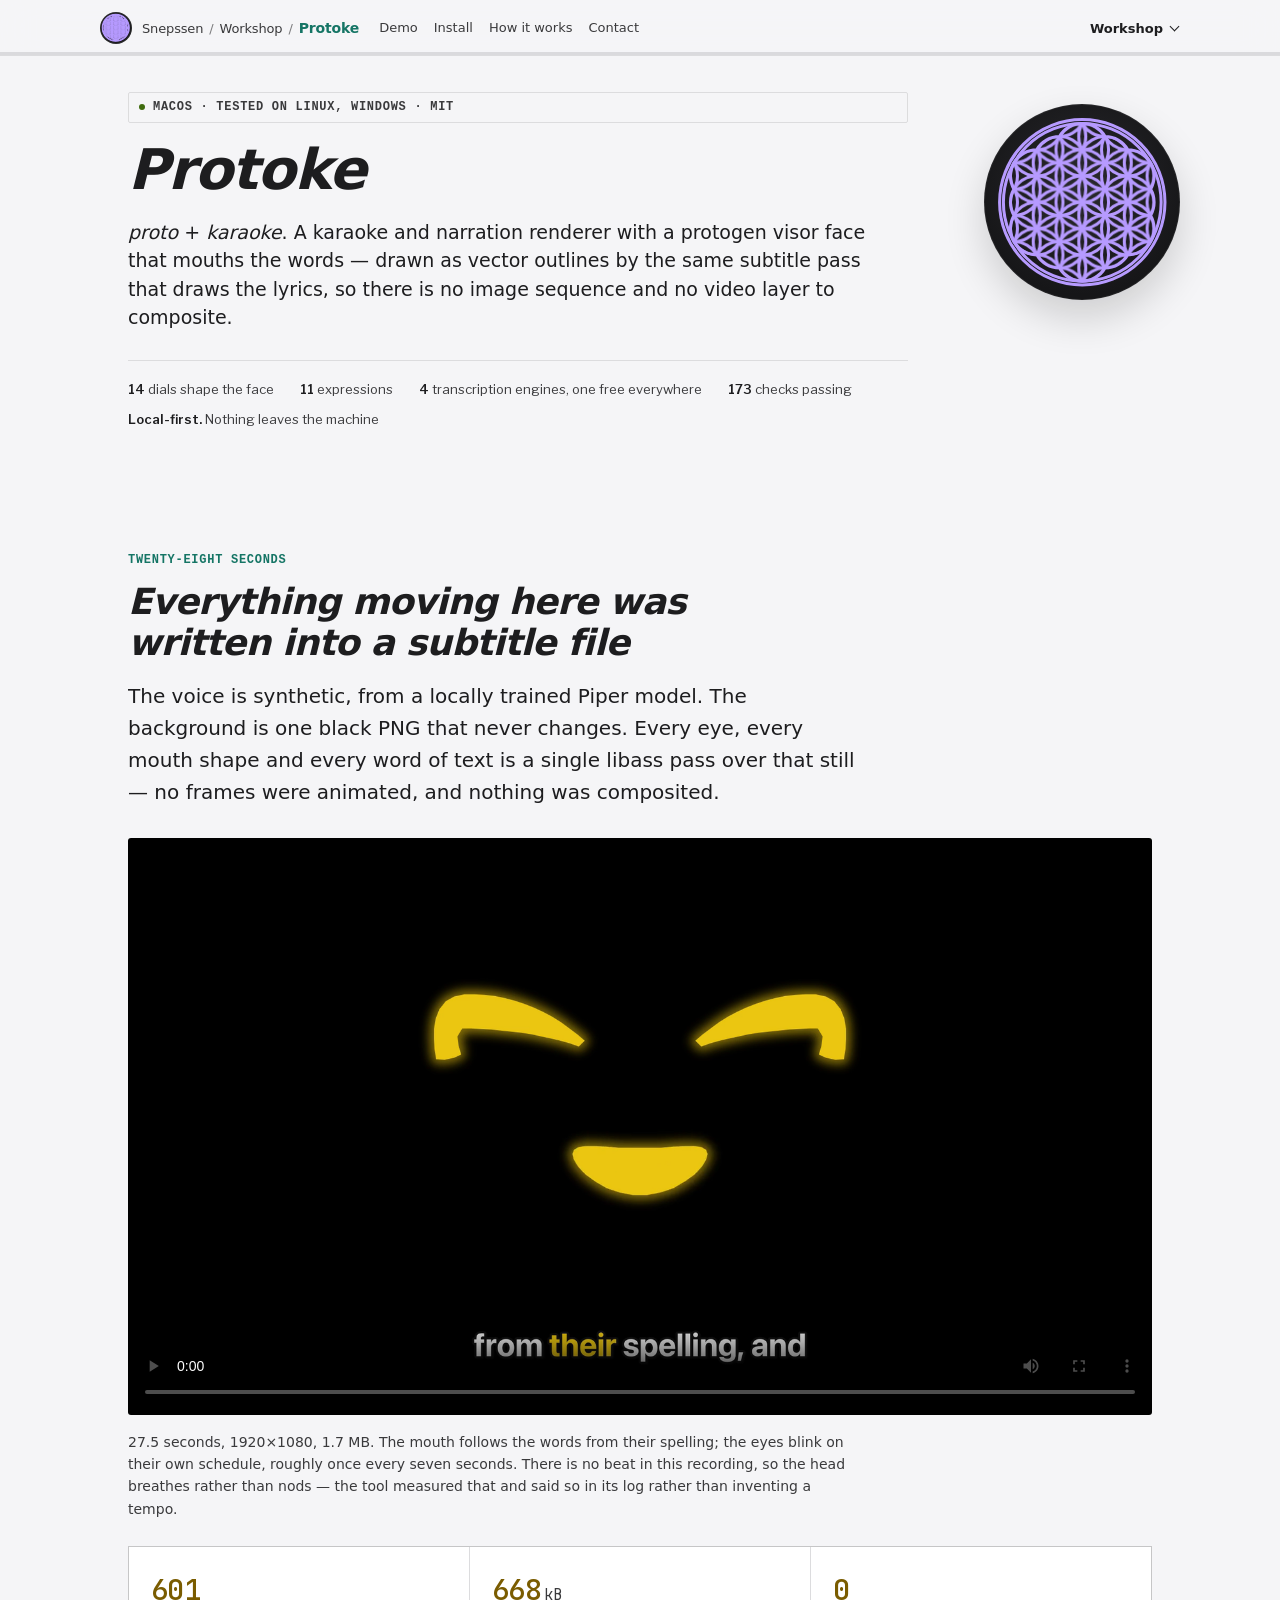
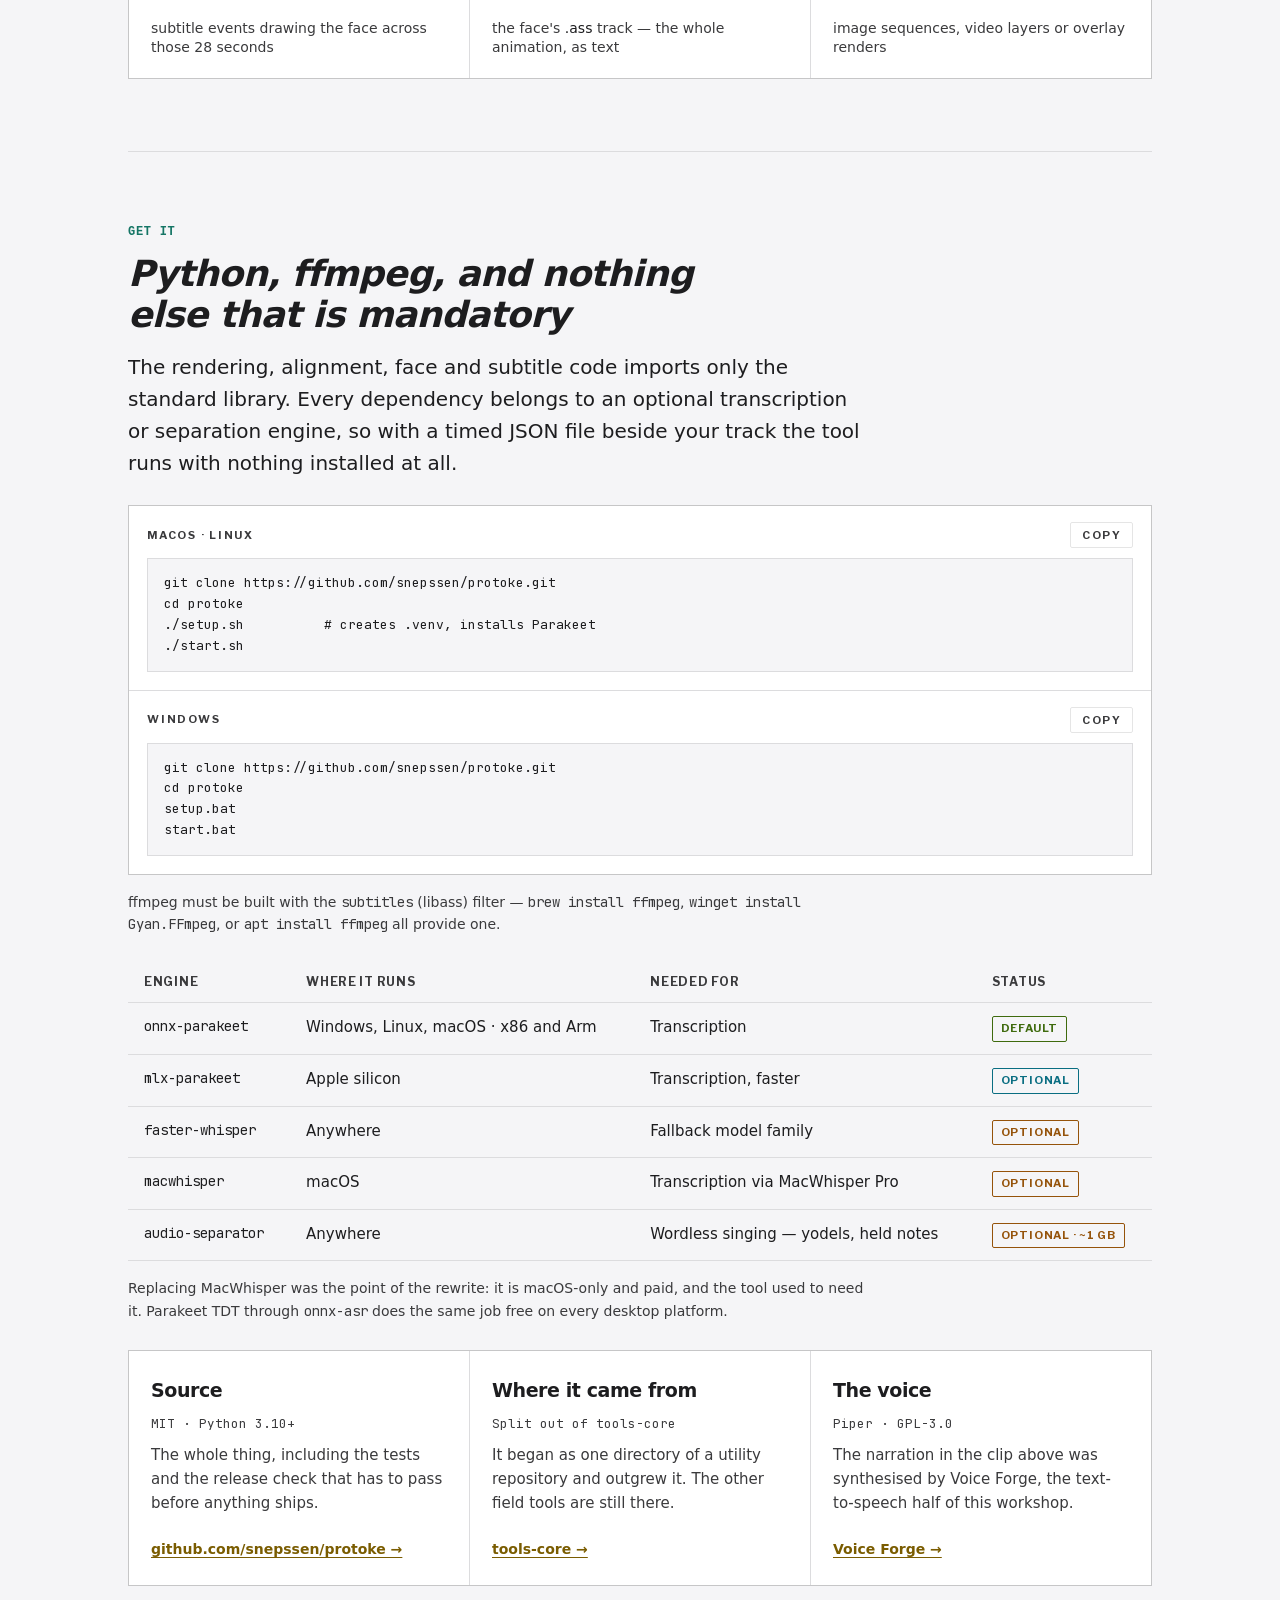
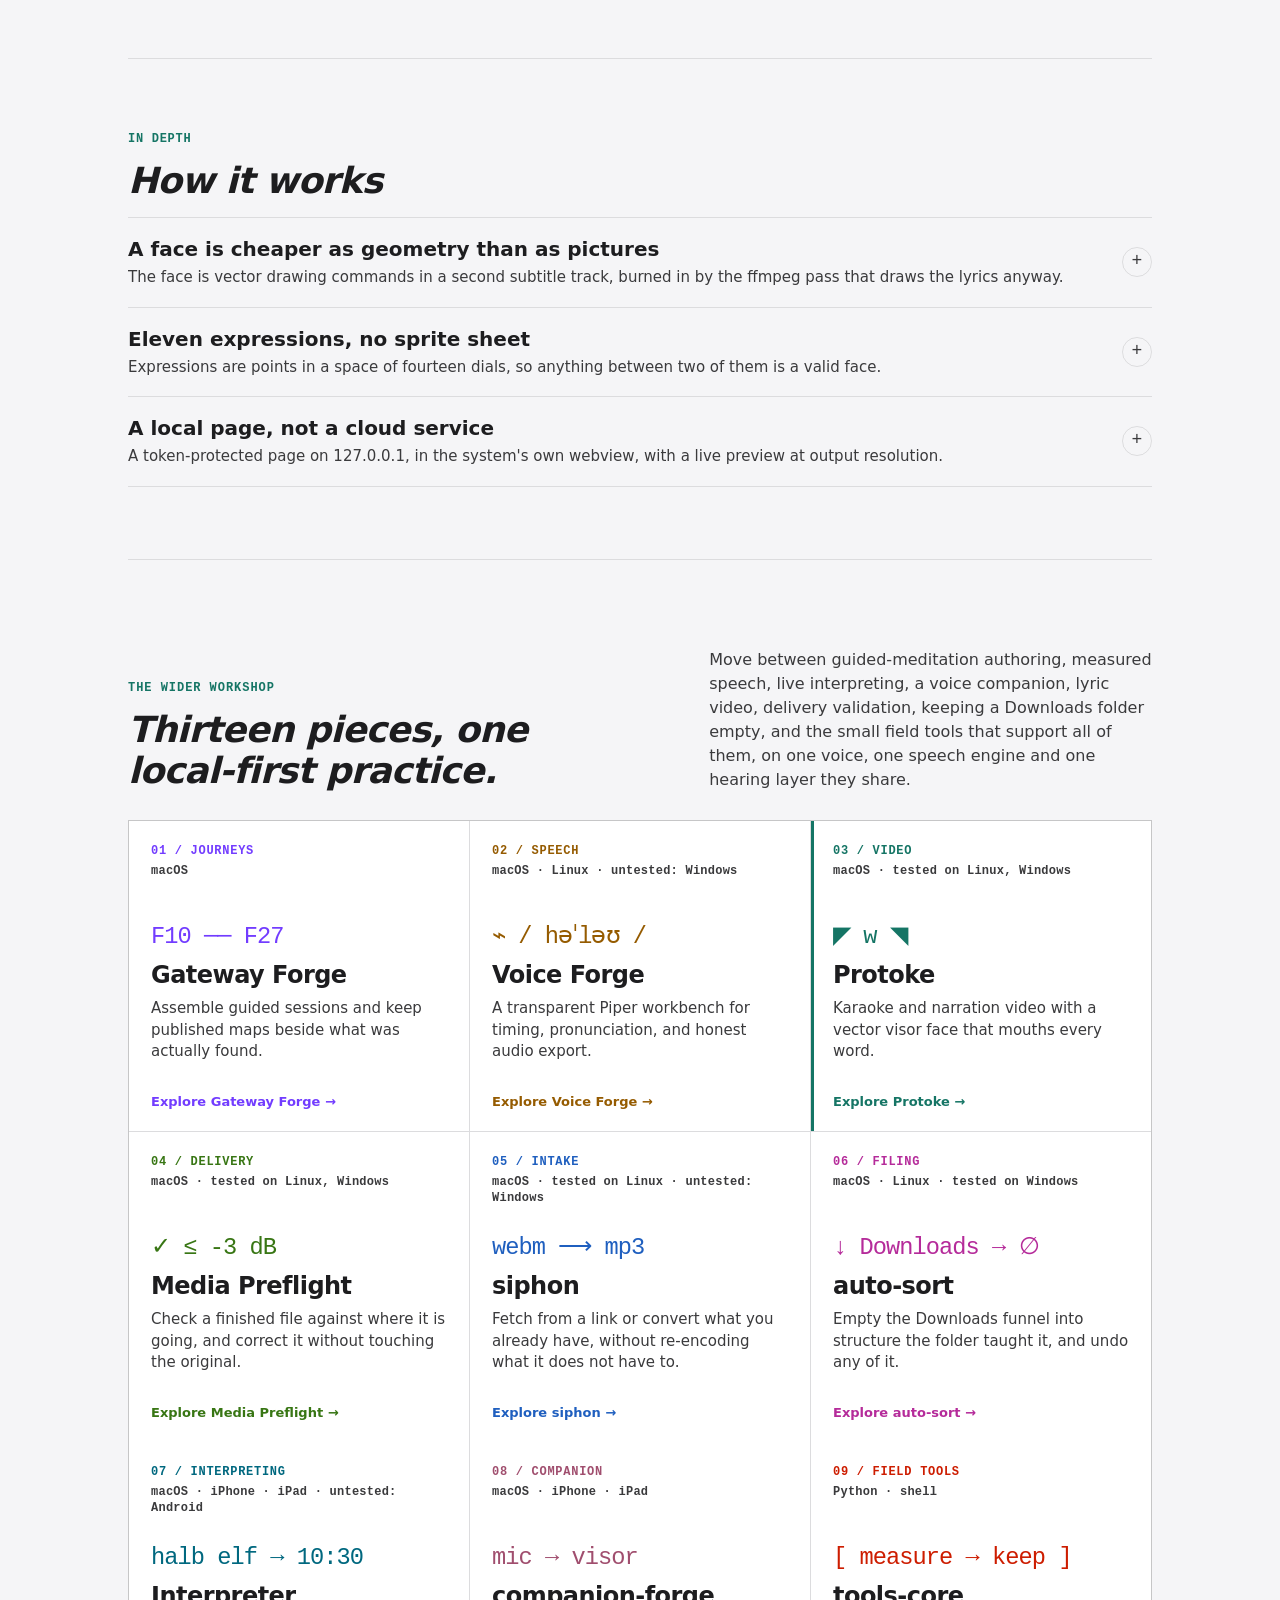
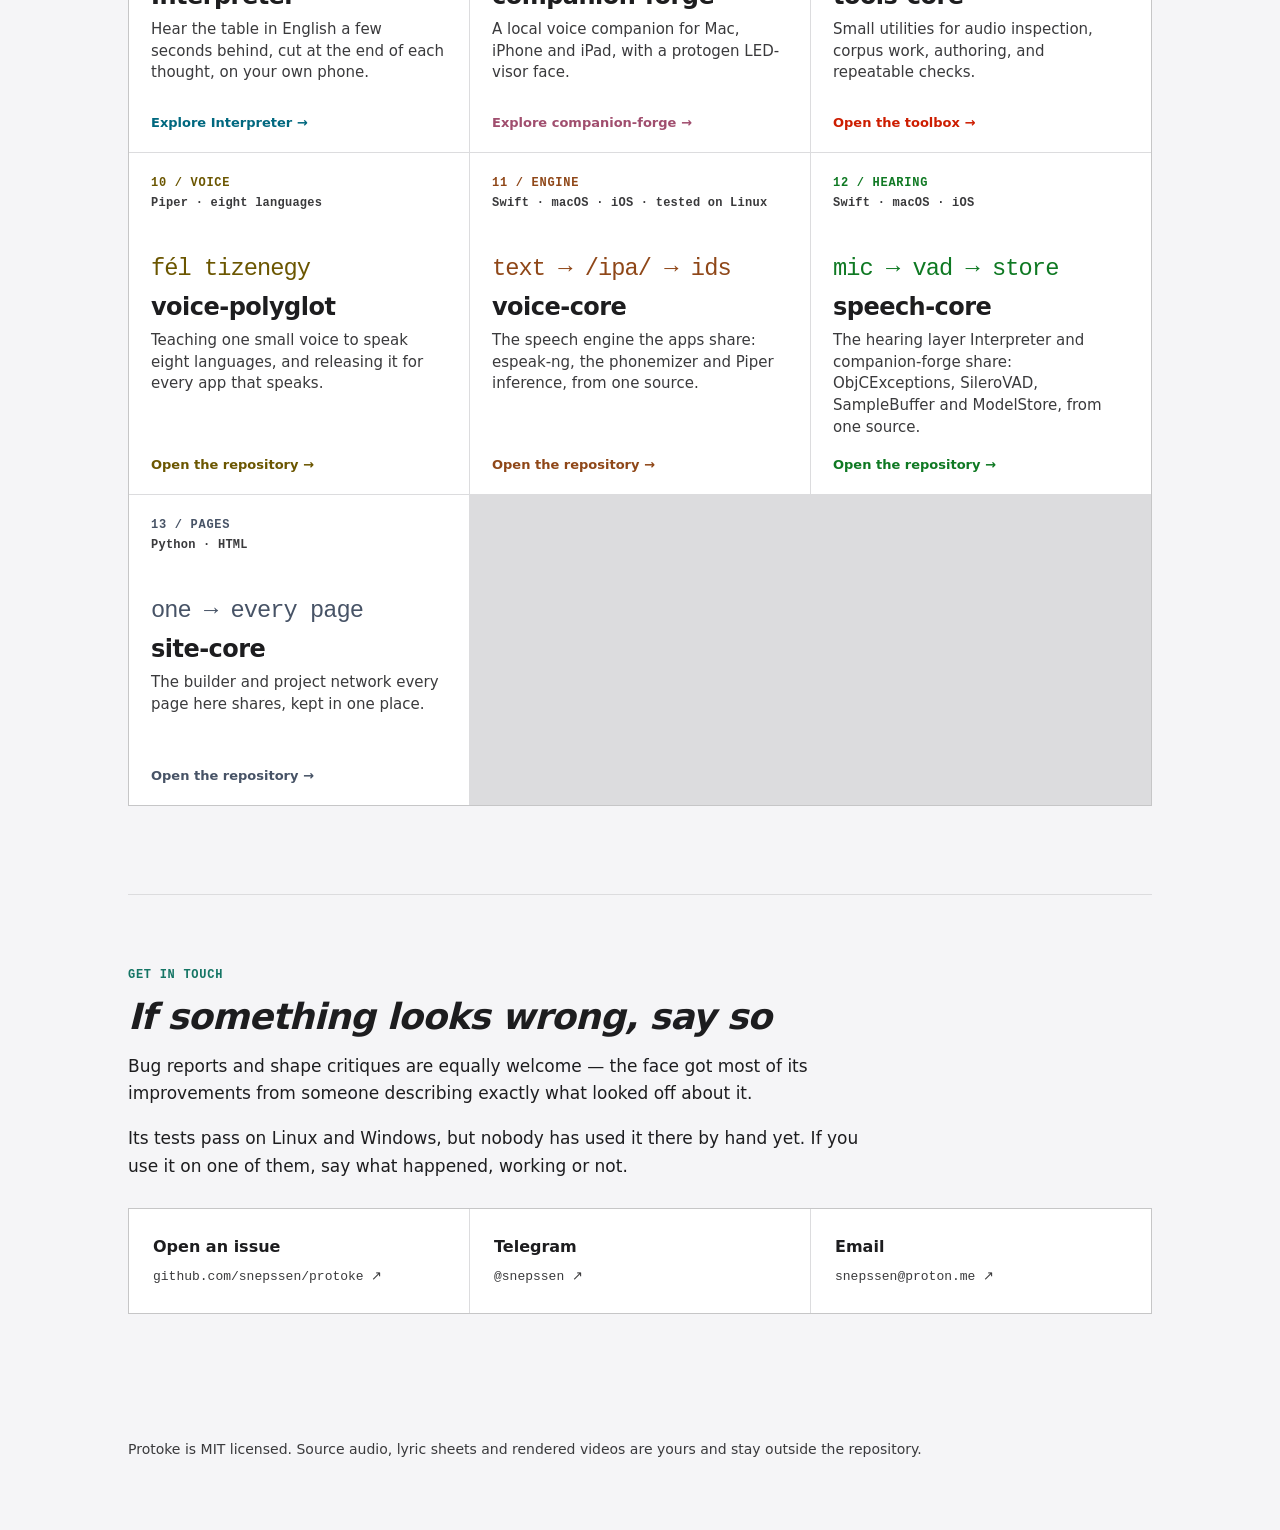
==== commit 19568bb7: "Page: lead with what it is and how to get it; fold the depth The long explanations are kept word for" ====
--- a/docs/index.html
+++ b/docs/index.html
@@ -168,10 +168,8 @@
     </a>
     <div class="ecosystem-rail__jumps" role="navigation" aria-label="On this page">
       <a href="#demo">Demo</a>
-      <a href="#how">How</a>
-      <a href="#face">The face</a>
-      <a href="#app">The app</a>
       <a href="#install">Install</a>
+      <a href="#in-depth">How it works</a>
       <a href="#contact">Contact</a>
     </div>
     <div class="ecosystem-rail__more" hidden>
@@ -205,7 +203,7 @@
 
 <div class="wrap">
 <header id="top" class="mast">
-  <span class="badge"><span class="dot"></span>macOS · Windows · Linux · MIT</span>
+  <span class="badge"><span class="dot"></span>macOS · tested on Linux, Windows · MIT</span>
   <h1>Protoke</h1>
   <p class="subhead"><em>proto</em> + <em>karaoke</em>. A karaoke and narration renderer with a protogen visor face that mouths the words — drawn as vector outlines by the same subtitle pass that draws the lyrics, so there is no image sequence and no video layer to composite.</p>
   <div class="headmeta">
@@ -240,19 +238,82 @@
   </div>
 </section>
 
-<section id="how">
-  <p class="eyebrow">Why it works this way</p>
-  <h2>A face is cheaper as geometry than as pictures</h2>
+<section id="install">
+  <p class="eyebrow">Get it</p>
+  <h2>Python, ffmpeg, and nothing else that is mandatory</h2>
+  <p class="lede">The rendering, alignment, face and subtitle code imports only the standard library. Every dependency belongs to an optional transcription or separation engine, so with a timed JSON file beside your track the tool runs with nothing installed at all.</p>
+
+  <div class="install">
+    <div class="cmd">
+      <div class="cmdhead"><span class="os">macOS · Linux</span><button class="copy" type="button" data-copy="git clone https://github.com/snepssen/protoke.git &amp;&amp; cd protoke &amp;&amp; ./setup.sh">Copy</button></div>
+      <pre><code>git clone https://github.com/snepssen/protoke.git
+cd protoke
+./setup.sh          # creates .venv, installs Parakeet
+./start.sh</code></pre>
+    </div>
+    <div class="cmd">
+      <div class="cmdhead"><span class="os">Windows</span><button class="copy" type="button" data-copy="git clone https://github.com/snepssen/protoke.git &amp;&amp; cd protoke &amp;&amp; setup.bat">Copy</button></div>
+      <pre><code>git clone https://github.com/snepssen/protoke.git
+cd protoke
+setup.bat
+start.bat</code></pre>
+    </div>
+  </div>
+
+  <p class="cap">ffmpeg must be built with the <code>subtitles</code> (libass) filter — <code>brew install ffmpeg</code>, <code>winget install Gyan.FFmpeg</code>, or <code>apt install ffmpeg</code> all provide one.</p>
+
+  <div class="tablewrap">
+  <table>
+    <thead><tr><th>Engine</th><th>Where it runs</th><th>Needed for</th><th>Status</th></tr></thead>
+    <tbody>
+      <tr><td class="mono">onnx-parakeet</td><td>Windows, Linux, macOS · x86 and Arm</td><td>Transcription</td><td><span class="pill found">Default</span></td></tr>
+      <tr><td class="mono">mlx-parakeet</td><td>Apple silicon</td><td>Transcription, faster</td><td><span class="pill pub">Optional</span></td></tr>
+      <tr><td class="mono">faster-whisper</td><td>Anywhere</td><td>Fallback model family</td><td><span class="pill prov">Optional</span></td></tr>
+      <tr><td class="mono">macwhisper</td><td>macOS</td><td>Transcription via MacWhisper Pro</td><td><span class="pill prov">Optional</span></td></tr>
+      <tr><td class="mono">audio-separator</td><td>Anywhere</td><td>Wordless singing — yodels, held notes</td><td><span class="pill prov">Optional · ~1 GB</span></td></tr>
+    </tbody>
+  </table>
+  </div>
+  <p class="cap">Replacing MacWhisper was the point of the rewrite: it is macOS-only and paid, and the tool used to need it. Parakeet TDT through <code>onnx-asr</code> does the same job free on every desktop platform.</p>
+
+  <div class="grid">
+    <div class="card">
+      <h3>Source</h3>
+      <div class="meta">MIT · Python 3.10+</div>
+      <p>The whole thing, including the tests and the release check that has to pass before anything ships.</p>
+      <div class="get"><a href="https://github.com/snepssen/protoke">github.com/snepssen/protoke →</a></div>
+    </div>
+    <div class="card">
+      <h3>Where it came from</h3>
+      <div class="meta">Split out of tools-core</div>
+      <p>It began as one directory of a utility repository and outgrew it. The other field tools are still there.</p>
+      <div class="get"><a href="https://snepssen.github.io/tools-core/">tools-core →</a></div>
+    </div>
+    <div class="card">
+      <h3>The voice</h3>
+      <div class="meta">Piper · GPL-3.0</div>
+      <p>The narration in the clip above was synthesised by Voice Forge, the text-to-speech half of this workshop.</p>
+      <div class="get"><a href="https://snepssen.github.io/voice-forge/">Voice Forge →</a></div>
+    </div>
+  </div>
+</section>
+
+<section id="in-depth" class="folds">
+  <p class="eyebrow">In depth</p>
+  <h2>How it works</h2>
+  <details class="fold" id="how">
+    <summary><span class="fold__title">A face is cheaper as geometry than as pictures</span><span class="fold__teaser">The face is vector drawing commands in a second subtitle track, burned in by the ffmpeg pass that draws the lyrics anyway.</span></summary>
+    <div class="fold__body">
   <p>The obvious way to put an animated face on a video is to render frames and composite them. That means an image sequence, an alpha channel, a second encoder pass, and a pile of intermediate files that all have to agree about size and frame rate.</p>
   <p>ASS subtitles can draw filled vector shapes. libass is already in the ffmpeg command drawing the lyrics. So the face is emitted as drawing commands into a second subtitle track and burned in by the pass that was going to run anyway. One ffmpeg invocation, no intermediates, and the "animation" is a text file you can open and read.</p>
   <p>The cost is that everything has to be expressible as outlines and timings, which turned out to be a useful constraint rather than a limit.</p>
 
   <div class="note"><b>It is optional in both directions.</b> Switch the face off for a plain karaoke render, or drop the lyrics and the artwork and put the face alone on black over a voice track — which is what the clip above is.</div>
-</section>
-
-<section id="face">
-  <p class="eyebrow">The face</p>
-  <h2>Eleven expressions, no sprite sheet</h2>
+    </div>
+  </details>
+  <details class="fold" id="face">
+    <summary><span class="fold__title">Eleven expressions, no sprite sheet</span><span class="fold__teaser">Expressions are points in a space of fourteen dials, so anything between two of them is a valid face.</span></summary>
+    <div class="fold__body">
   <p class="lede">Early versions swapped between fixed shapes and looked exactly like that: rigid, held together with tape. The fix was to stop picking expressions and start blending dial values, the way a protogen firmware blends morph weights.</p>
   <p>Six numbers describe an eye — openness, bow, slant, hook, roundness, weight. Six more describe the mouth. Two describe the whole face. Every named expression is just a point in that space, and anything between two of them is a valid face, so a blink is a continuous move rather than a cut.</p>
 
@@ -279,11 +340,11 @@
     <div><b>owo</b><span>curious</span></div>
   </div>
   <p class="cap">Each of these is a set of dial values, not a drawing. <b>sharp</b> is the clearest case: anger reads as straight edges and stillness, so it raises the sharpness dial — which bends the curves toward their control polygons — and damps the idle motion, rather than swapping in an angry picture.</p>
-</section>
-
-<section id="app">
-  <p class="eyebrow">The app</p>
-  <h2>A local page, not a cloud service</h2>
+    </div>
+  </details>
+  <details class="fold" id="app">
+    <summary><span class="fold__title">A local page, not a cloud service</span><span class="fold__teaser">A token-protected page on 127.0.0.1, in the system's own webview, with a live preview at output resolution.</span></summary>
+    <div class="fold__body">
   <p>The interface is a token-protected page on <code>127.0.0.1</code>. With <code>pywebview</code> installed it opens in the operating system's own webview — a couple of megabytes, rather than the couple of hundred an embedded browser costs — and in your default browser otherwise.</p>
 
   <div class="shot"><img src="img/ui-main.png" alt="Protoke's main window: source and output panels on the left, and a live 1920x1080 preview frame on the right showing the visor face above five lines of lyrics with one word highlighted" loading="lazy" width="1800" height="1266"></div>
@@ -294,66 +355,8 @@
 
   <div class="shot"><img src="img/ui-settings.png" alt="The Settings sheet showing the transcription engine set to Parakeet ONNX, described as free and running on Windows, Linux and macOS, and vocal separation switched off" loading="lazy" width="1800" height="1266"></div>
   <p class="cap">Transcription and separation live behind a probe: the app asks each engine whether it can actually run here and reports what it finds, rather than assuming. Vocal separation stays off by default because it pulls PyTorch — about a gigabyte — for an accuracy gain most tracks do not need.</p>
-</section>
-
-<section id="install">
-  <p class="eyebrow">Get it</p>
-  <h2>Python, ffmpeg, and nothing else that is mandatory</h2>
-  <p class="lede">The rendering, alignment, face and subtitle code imports only the standard library. Every dependency belongs to an optional transcription or separation engine, so with a timed JSON file beside your track the tool runs with nothing installed at all.</p>
-
-  <div class="install">
-    <div class="cmd">
-      <div class="cmdhead"><span class="os">macOS · Linux</span><button class="copy" type="button" data-copy="git clone https://github.com/snepssen/protoke.git &amp;&amp; cd protoke &amp;&amp; ./setup.sh">Copy</button></div>
-      <pre><code>git clone https://github.com/snepssen/protoke.git
-cd protoke
-./setup.sh          # creates .venv, installs Parakeet
-./start.sh</code></pre>
-    </div>
-    <div class="cmd">
-      <div class="cmdhead"><span class="os">Windows</span><button class="copy" type="button" data-copy="git clone https://github.com/snepssen/protoke.git &amp;&amp; cd protoke &amp;&amp; setup.bat">Copy</button></div>
-      <pre><code>git clone https://github.com/snepssen/protoke.git
-cd protoke
-setup.bat
-start.bat</code></pre>
-    </div>
-  </div>
-
-  <p class="cap">ffmpeg must be built with the <code>subtitles</code> (libass) filter — <code>brew install ffmpeg</code>, <code>winget install Gyan.FFmpeg</code>, or <code>apt install ffmpeg</code> all provide one.</p>
-
-  <div class="tablewrap">
-  <table>
-    <thead><tr><th>Engine</th><th>Where it runs</th><th>Needed for</th><th>Status</th></tr></thead>
-    <tbody>
-      <tr><td class="mono">onnx-parakeet</td><td>Windows, Linux, macOS · x86 and Arm</td><td>Transcription</td><td><span class="pill found">Default</span></td></tr>
-      <tr><td class="mono">mlx-parakeet</td><td>Apple silicon</td><td>Transcription, faster</td><td><span class="pill pub">Optional</span></td></tr>
-      <tr><td class="mono">faster-whisper</td><td>Anywhere</td><td>Fallback model family</td><td><span class="pill prov">Optional</span></td></tr>
-      <tr><td class="mono">macwhisper</td><td>macOS</td><td>Transcription via MacWhisper Pro</td><td><span class="pill prov">Optional</span></td></tr>
-      <tr><td class="mono">audio-separator</td><td>Anywhere</td><td>Wordless singing — yodels, held notes</td><td><span class="pill prov">Optional · ~1 GB</span></td></tr>
-    </tbody>
-  </table>
-  </div>
-  <p class="cap">Replacing MacWhisper was the point of the rewrite: it is macOS-only and paid, and the tool used to need it. Parakeet TDT through <code>onnx-asr</code> does the same job free on every desktop platform.</p>
-
-  <div class="grid">
-    <div class="card">
-      <h3>Source</h3>
-      <div class="meta">MIT · Python 3.10+</div>
-      <p>The whole thing, including the tests and the release check that has to pass before anything ships.</p>
-      <div class="get"><a href="https://github.com/snepssen/protoke">github.com/snepssen/protoke →</a></div>
-    </div>
-    <div class="card">
-      <h3>Where it came from</h3>
-      <div class="meta">Split out of tools-core</div>
-      <p>It began as one directory of a utility repository and outgrew it. The other field tools are still there.</p>
-      <div class="get"><a href="https://snepssen.github.io/tools-core/">tools-core →</a></div>
-    </div>
-    <div class="card">
-      <h3>The voice</h3>
-      <div class="meta">Piper · GPL-3.0</div>
-      <p>The narration in the clip above was synthesised by Voice Forge, the text-to-speech half of this workshop.</p>
-      <div class="get"><a href="https://snepssen.github.io/voice-forge/">Voice Forge →</a></div>
-    </div>
-  </div>
+    </div>
+  </details>
 </section>
 
 <section class="ecosystem-more" aria-labelledby="ecosystem-heading">
@@ -366,56 +369,56 @@
   </div>
   <div class="ecosystem-grid">
     <a class="ecosystem-card" data-project="gateway-forge" style="--card-accent: var(--eco-gateway)" href="https://snepssen.github.io/gateway-forge/">
-      <div class="ecosystem-card__index"><span>01 / JOURNEYS</span><span>macOS · Windows · Linux</span></div>
+      <div class="ecosystem-card__index"><span>01 / JOURNEYS</span><span>macOS</span></div>
       <div class="ecosystem-card__glyph" aria-hidden="true">F10 ── F27</div>
       <h3>Gateway Forge</h3>
       <p>Assemble guided sessions and keep published maps beside what was actually found.</p>
       <span class="ecosystem-card__go">Explore Gateway Forge →</span>
     </a>
     <a class="ecosystem-card" data-project="voice-forge" style="--card-accent: var(--eco-voice)" href="https://snepssen.github.io/voice-forge/">
-      <div class="ecosystem-card__index"><span>02 / SPEECH</span><span>macOS · Windows · Linux</span></div>
+      <div class="ecosystem-card__index"><span>02 / SPEECH</span><span>macOS · Linux · untested: Windows</span></div>
       <div class="ecosystem-card__glyph" aria-hidden="true">⌁ / həˈləʊ /</div>
       <h3>Voice Forge</h3>
       <p>A transparent Piper workbench for timing, pronunciation, and honest audio export.</p>
       <span class="ecosystem-card__go">Explore Voice Forge →</span>
     </a>
     <a class="ecosystem-card" data-project="protoke" style="--card-accent: var(--eco-protoke)" href="https://snepssen.github.io/protoke/" aria-current="page">
-      <div class="ecosystem-card__index"><span>03 / VIDEO</span><span>macOS · Windows · Linux</span></div>
+      <div class="ecosystem-card__index"><span>03 / VIDEO</span><span>macOS · tested on Linux, Windows</span></div>
       <div class="ecosystem-card__glyph" aria-hidden="true">◤ w ◥</div>
       <h3>Protoke</h3>
       <p>Karaoke and narration video with a vector visor face that mouths every word.</p>
       <span class="ecosystem-card__go">Explore Protoke →</span>
     </a>
     <a class="ecosystem-card" data-project="media-preflight" style="--card-accent: var(--eco-preflight)" href="https://snepssen.github.io/media-preflight/">
-      <div class="ecosystem-card__index"><span>04 / DELIVERY</span><span>macOS · Windows · Linux</span></div>
+      <div class="ecosystem-card__index"><span>04 / DELIVERY</span><span>macOS · tested on Linux, Windows</span></div>
       <div class="ecosystem-card__glyph" aria-hidden="true">✓ ≤ -3 dB</div>
       <h3>Media Preflight</h3>
       <p>Check a finished file against where it is going, and correct it without touching the original.</p>
       <span class="ecosystem-card__go">Explore Media Preflight →</span>
     </a>
     <a class="ecosystem-card" data-project="siphon" style="--card-accent: var(--eco-siphon)" href="https://snepssen.github.io/siphon/">
-      <div class="ecosystem-card__index"><span>05 / INTAKE</span><span>macOS · Windows · Linux</span></div>
+      <div class="ecosystem-card__index"><span>05 / INTAKE</span><span>macOS · tested on Linux · untested: Windows</span></div>
       <div class="ecosystem-card__glyph" aria-hidden="true">webm ⟶ mp3</div>
       <h3>siphon</h3>
       <p>Fetch from a link or convert what you already have, without re-encoding what it does not have to.</p>
       <span class="ecosystem-card__go">Explore siphon →</span>
     </a>
     <a class="ecosystem-card" data-project="auto-sort" style="--card-accent: var(--eco-autosort)" href="https://snepssen.github.io/auto-sort/">
-      <div class="ecosystem-card__index"><span>06 / FILING</span><span>macOS · Windows · Linux</span></div>
+      <div class="ecosystem-card__index"><span>06 / FILING</span><span>macOS · Linux · tested on Windows</span></div>
       <div class="ecosystem-card__glyph" aria-hidden="true">↓ Downloads → ∅</div>
       <h3>auto-sort</h3>
       <p>Empty the Downloads funnel into structure the folder taught it, and undo any of it.</p>
       <span class="ecosystem-card__go">Explore auto-sort →</span>
     </a>
     <a class="ecosystem-card" data-project="interpreter-forge" style="--card-accent: var(--eco-interpreter)" href="https://snepssen.github.io/interpreter-forge/">
-      <div class="ecosystem-card__index"><span>07 / INTERPRETING</span><span>macOS · iPhone</span></div>
+      <div class="ecosystem-card__index"><span>07 / INTERPRETING</span><span>macOS · iPhone · iPad · untested: Android</span></div>
       <div class="ecosystem-card__glyph" aria-hidden="true">halb elf → 10:30</div>
       <h3>Interpreter</h3>
       <p>Hear the table in English a few seconds behind, cut at the end of each thought, on your own phone.</p>
       <span class="ecosystem-card__go">Explore Interpreter →</span>
     </a>
     <a class="ecosystem-card" data-project="companion-forge" style="--card-accent: var(--eco-companion)" href="https://snepssen.github.io/companion-forge/">
-      <div class="ecosystem-card__index"><span>08 / COMPANION</span><span>Mac · iPhone · iPad</span></div>
+      <div class="ecosystem-card__index"><span>08 / COMPANION</span><span>macOS · iPhone · iPad</span></div>
       <div class="ecosystem-card__glyph" aria-hidden="true">mic → visor</div>
       <h3>companion-forge</h3>
       <p>A local voice companion for Mac, iPhone and iPad, with a protogen LED-visor face.</p>
@@ -436,7 +439,7 @@
       <span class="ecosystem-card__go">Open the repository →</span>
     </a>
     <a class="ecosystem-card" data-project="voice-core" style="--card-accent: var(--eco-voicecore)" href="https://github.com/snepssen/voice-core">
-      <div class="ecosystem-card__index"><span>11 / ENGINE</span><span>Swift · macOS · iOS</span></div>
+      <div class="ecosystem-card__index"><span>11 / ENGINE</span><span>Swift · macOS · iOS · tested on Linux</span></div>
       <div class="ecosystem-card__glyph" aria-hidden="true">text → /ipa/ → ids</div>
       <h3>voice-core</h3>
       <p>The speech engine the apps share: espeak-ng, the phonemizer and Piper inference, from one source.</p>
@@ -463,6 +466,7 @@
   <p class="eyebrow">Get in touch</p>
   <h2>If something looks wrong, say so</h2>
   <p>Bug reports and shape critiques are equally welcome — the face got most of its improvements from someone describing exactly what looked off about it.</p>
+  <p>Its tests pass on Linux and Windows, but nobody has used it there by hand yet. If you use it on one of them, say what happened, working or not.</p>
   <div class="contact-card">
     <a href="https://github.com/snepssen/protoke/issues">Open an issue<span>github.com/snepssen/protoke ↗</span></a>
     <a href="https://t.me/snepssen">Telegram<span>@snepssen ↗</span></a>
--- a/docs/ecosystem.css
+++ b/docs/ecosystem.css
@@ -194,7 +194,7 @@
 section { padding: 72px 0; }
 /* A wide table scrolls inside the section. It must not push the page sideways. */
 .wrap > section { overflow-x: auto; }
-section[id], header[id], h2[id], .ecosystem-more {
+section[id], header[id], h2[id], .fold[id], .ecosystem-more {
   scroll-margin-top: calc(var(--eco-bar) + 18px);
 }
 
@@ -503,8 +503,8 @@
   z-index: -1;
   top: calc(var(--eco-bar) + 48px);
   right: max(28px, calc((100% - var(--eco-frame)) / 2));
-  width: 248px;
-  height: 248px;
+  width: 196px;
+  height: 196px;
   pointer-events: none;
   background: radial-gradient(circle at 50% 42%, #2a2a2e 0%, #161618 72%);
   box-shadow: inset 0 0 0 1px rgba(255, 255, 255, 0.06), 0 18px 40px rgba(0, 0, 0, 0.16);
@@ -517,14 +517,54 @@
   padding: 36px 0 8px;
 }
 @media (min-width: 900px) {
-  body:not([data-project="tools-core"]) header.mast {
-    min-height: 300px;
-    padding-right: 280px;
+  /* header#top, with the id: the rule above names the id, and an id beats
+     any number of classes, so the room for the mark never applied before. */
+  body:not([data-project="tools-core"]) header#top.mast {
+    min-height: 260px;
+    padding-right: 244px;
     display: flex;
     flex-direction: column;
     justify-content: center;
   }
 }
+
+/* ------------------------------------------------------------- the folds */
+.folds > h2 { margin-bottom: 8px; }
+.fold { border-top: 1px solid var(--line); }
+.fold:last-of-type { border-bottom: 1px solid var(--line); }
+.fold > summary {
+  display: grid;
+  grid-template-columns: minmax(0, 1fr) auto;
+  grid-template-areas: "title mark" "teaser mark";
+  column-gap: 16px;
+  row-gap: 4px;
+  padding: 18px 0;
+  cursor: pointer;
+  list-style: none;
+}
+.fold > summary::-webkit-details-marker { display: none; }
+.fold > summary::after {
+  content: "+";
+  grid-area: mark;
+  align-self: center;
+  width: 28px;
+  height: 28px;
+  border: 1px solid var(--line);
+  border-radius: 50%;
+  color: var(--muted);
+  font: 400 18px/26px var(--eco-mono);
+  text-align: center;
+  transition: transform 160ms ease;
+}
+.fold[open] > summary::after { content: "−"; }
+.fold > summary:hover::after,
+.fold > summary:focus-visible::after { color: var(--eco-current); border-color: currentColor; }
+.fold > summary:focus-visible { outline: 2px solid var(--eco-current); outline-offset: 4px; }
+.fold__title { grid-area: title; font-size: 20px; font-weight: 600; line-height: 1.3; }
+.fold__teaser { grid-area: teaser; color: var(--muted); font-size: 15px; line-height: 1.5; }
+.fold__body { padding: 0 0 28px; }
+.fold__body > :first-child { margin-top: 0; }
+@media (prefers-reduced-motion: reduce) { .fold > summary::after { transition: none; } }
 
 /* -------------------------------------------------------------- the cards */
 .ecosystem-more {
@@ -675,31 +715,6 @@
 
 /* ------------------------------------------------- tools-core, same system */
 body[data-project="tools-core"]::before { content: none; display: none; }
-body[data-project="tools-core"] .site-nav {
-  position: fixed;
-  z-index: 1001;
-  top: 0;
-  right: max(24px, calc((100% - var(--eco-frame)) / 2));
-  left: auto;
-  width: auto;
-  height: var(--eco-bar);
-  display: flex;
-  align-items: center;
-  border: 0;
-  background: transparent;
-  backdrop-filter: none;
-  -webkit-backdrop-filter: none;
-}
-body[data-project="tools-core"] .site-nav .wordmark { display: none; }
-body[data-project="tools-core"] .nav-inner { min-height: 0; gap: 0; width: auto; }
-body[data-project="tools-core"] .nav-links { gap: 16px; }
-body[data-project="tools-core"] .nav-links a {
-  color: var(--muted);
-  font: 500 13px/1 var(--eco-sans);
-  letter-spacing: 0;
-}
-body[data-project="tools-core"] .nav-links a:hover { color: var(--ink); }
-body[data-project="tools-core"] .ecosystem-rail__inner { padding-right: 248px; }
 body[data-project="tools-core"] .ecosystem-mark--piece {
   top: calc(var(--eco-bar) + 28px);
   right: 50%;
@@ -832,14 +847,6 @@
   body[data-project="tools-core"] .section-head,
   body[data-project="tools-core"] .project { grid-template-columns: 1fr; }
   .ecosystem-rail__identity-path { display: none; }
-  body[data-project="tools-core"] .ecosystem-rail__inner { padding-right: 0; }
-  body[data-project="tools-core"] .site-nav {
-    position: static;
-    height: auto;
-    padding: 8px 0 0;
-    right: auto;
-  }
-  body[data-project="tools-core"] .site-nav .wrap { width: min(var(--eco-frame), calc(100% - 48px)); }
   .wrap, .ecosystem-rail__inner { width: min(var(--eco-frame), calc(100% - 32px)); }
 }
 @media (max-width: 640px) {
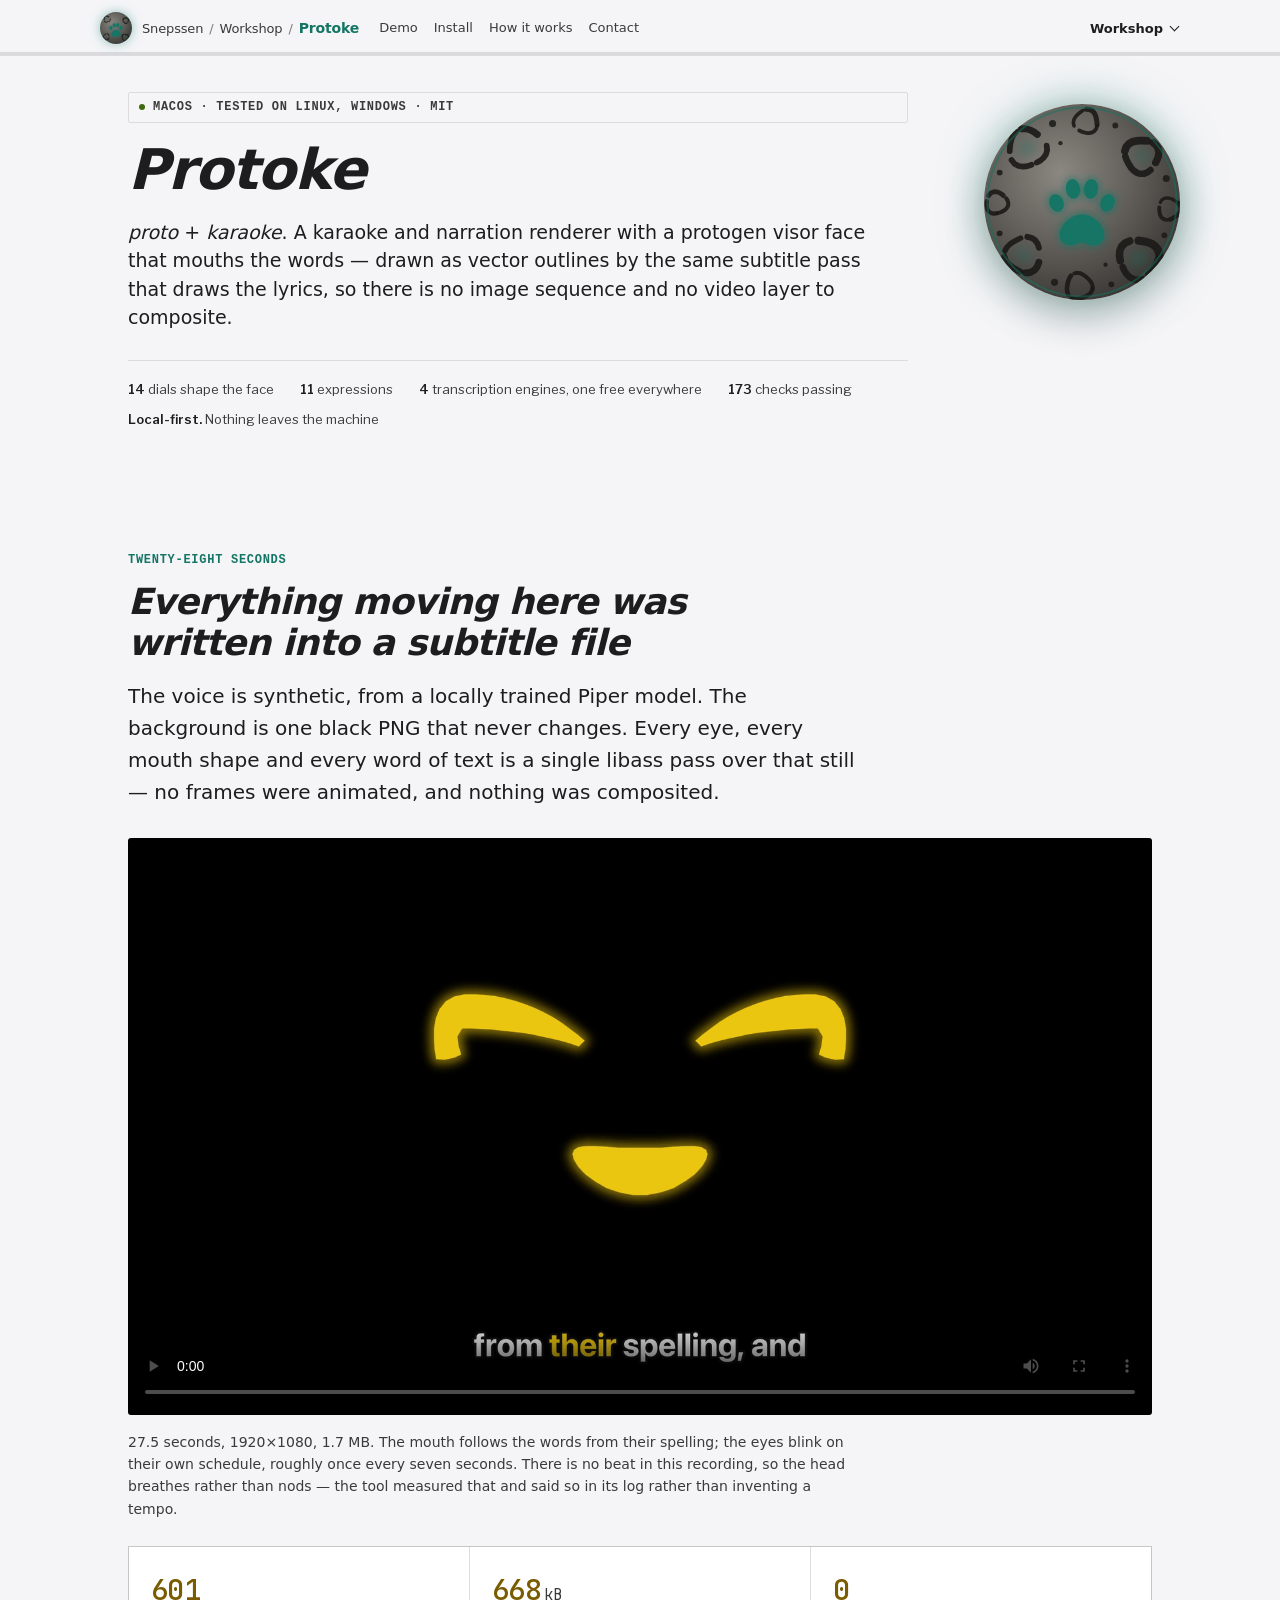
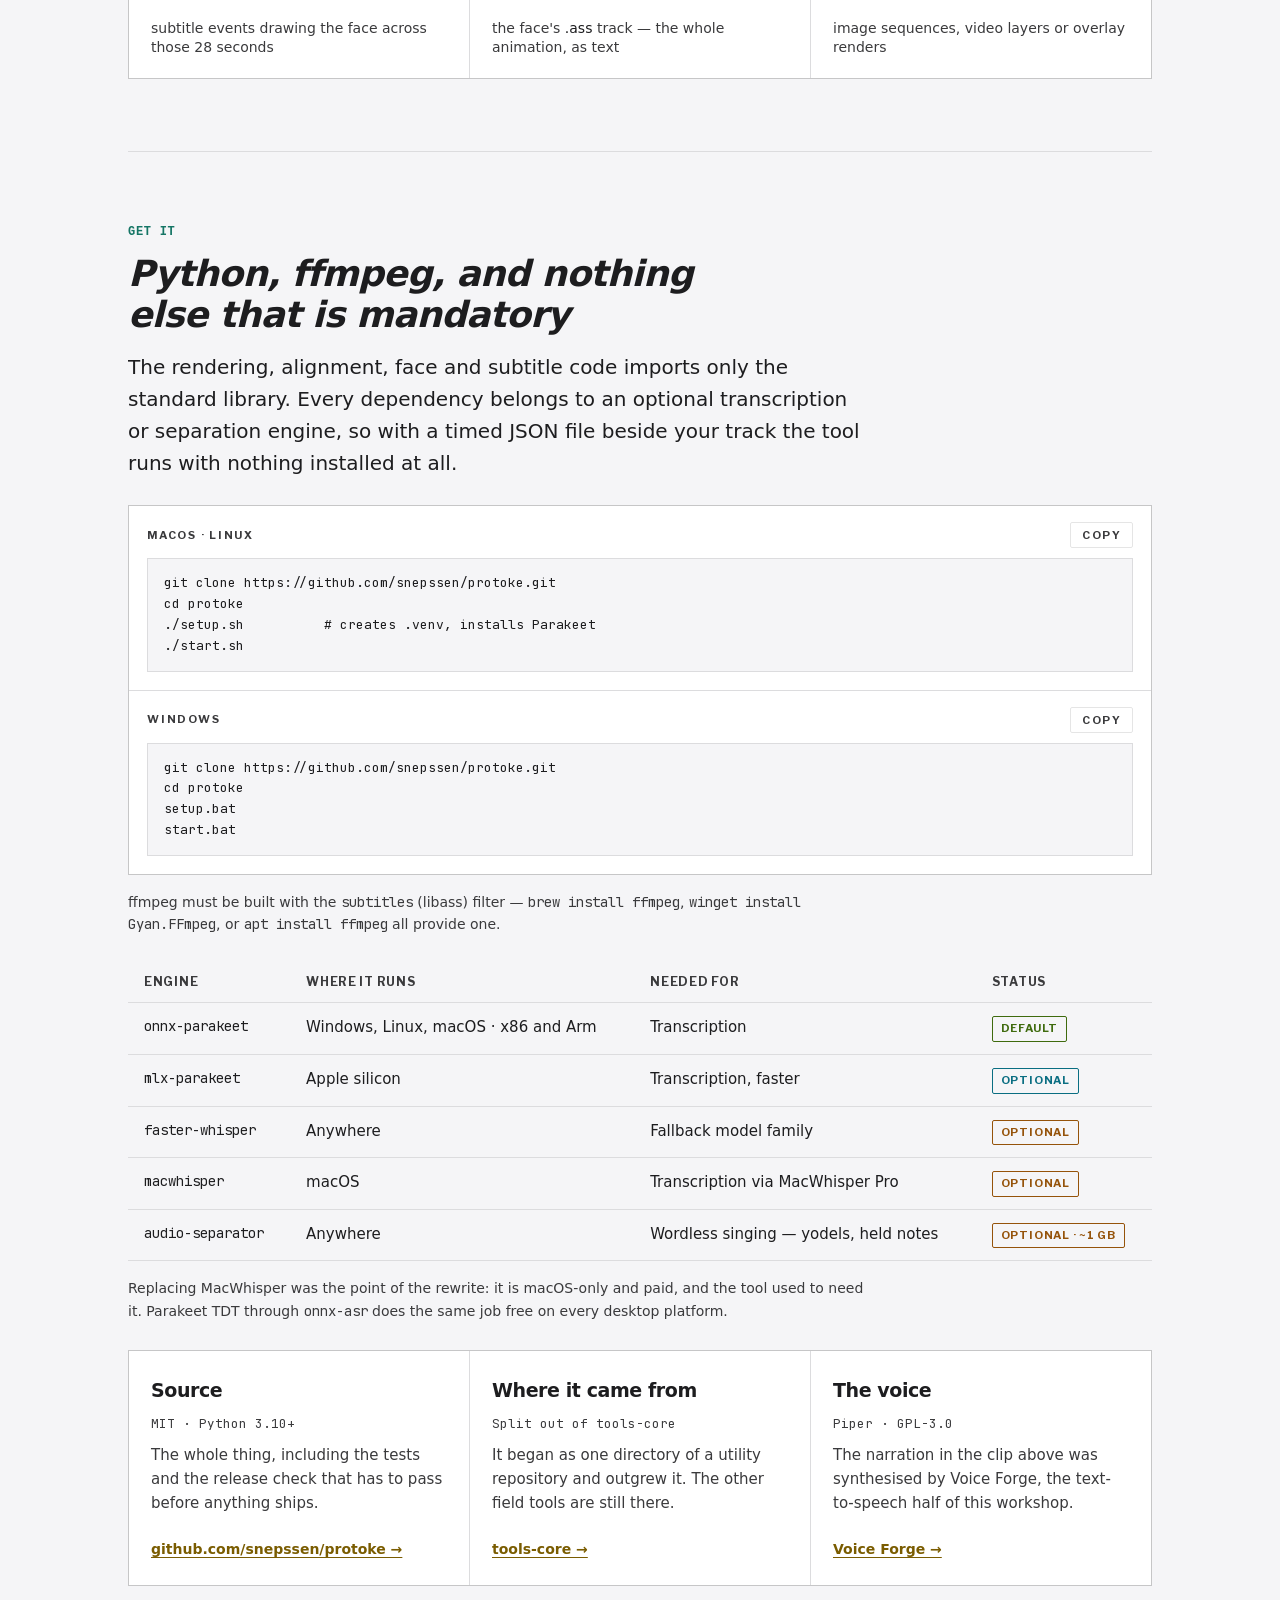
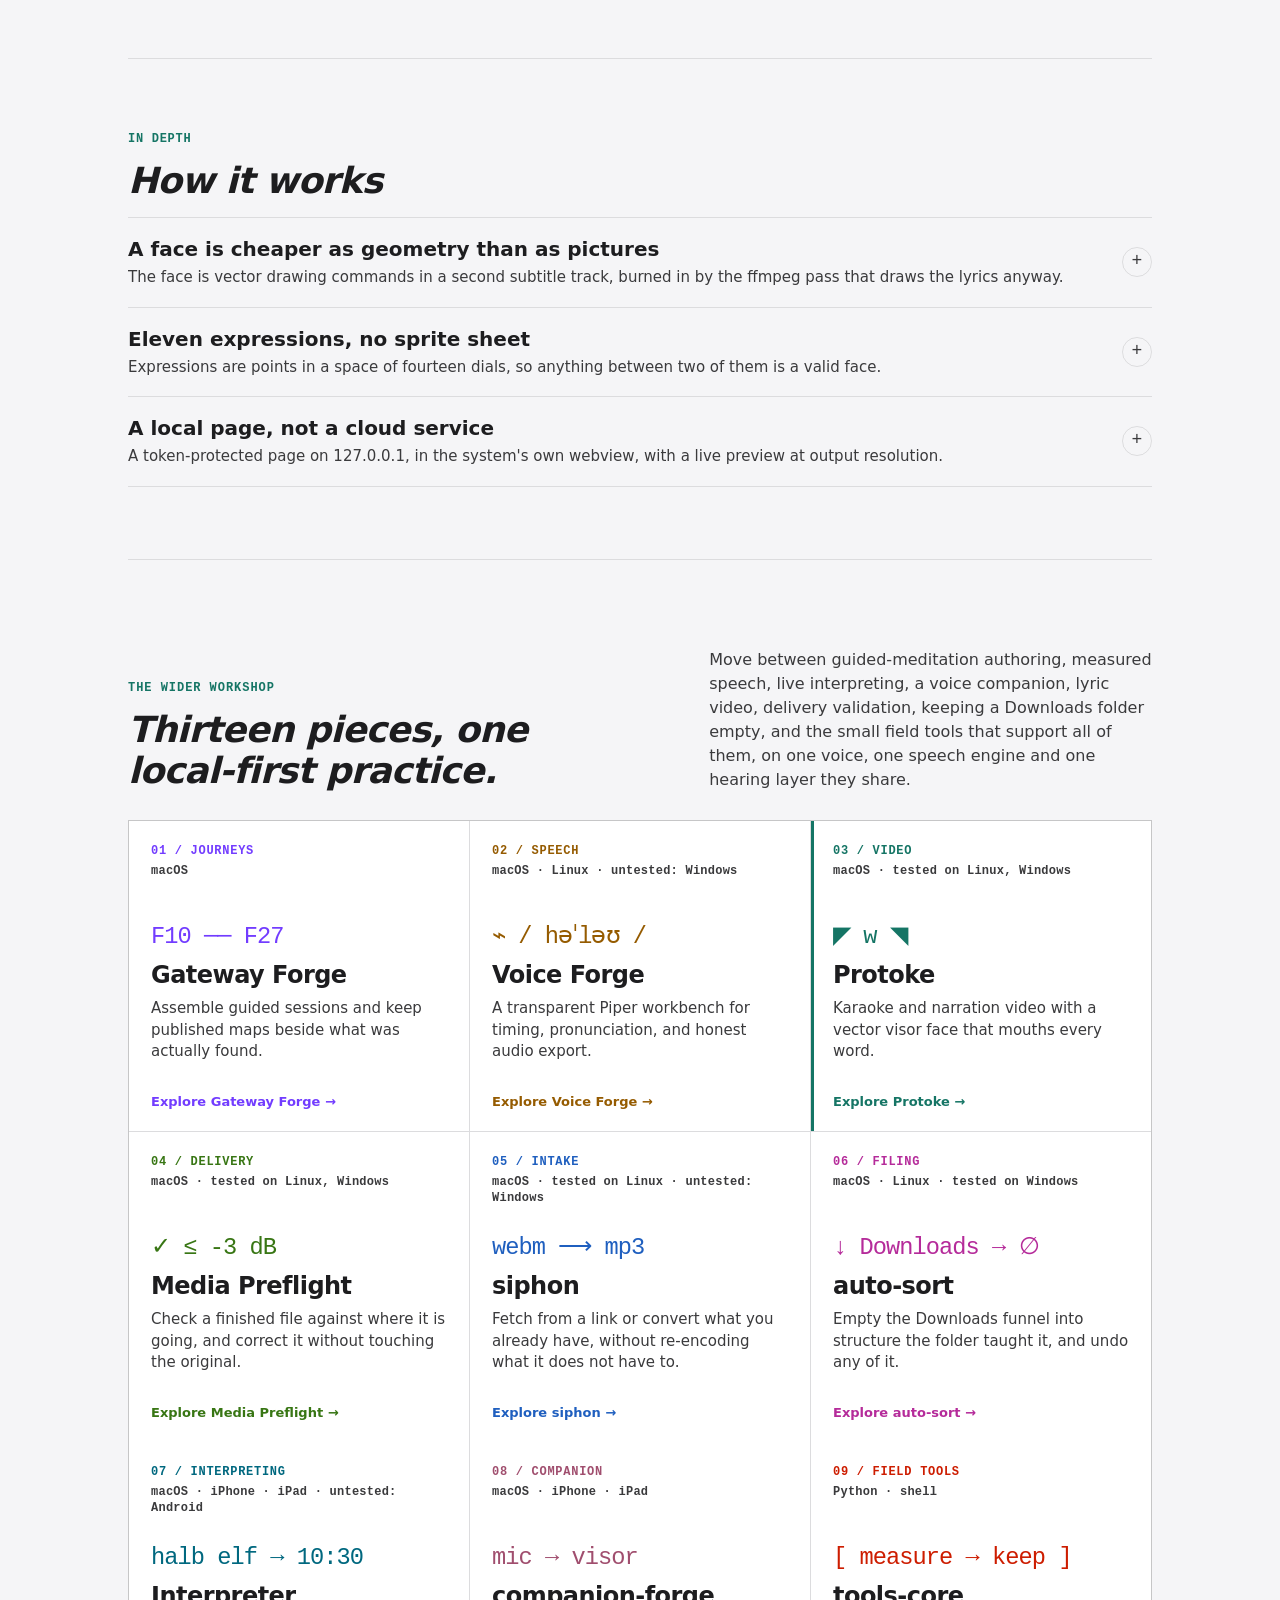
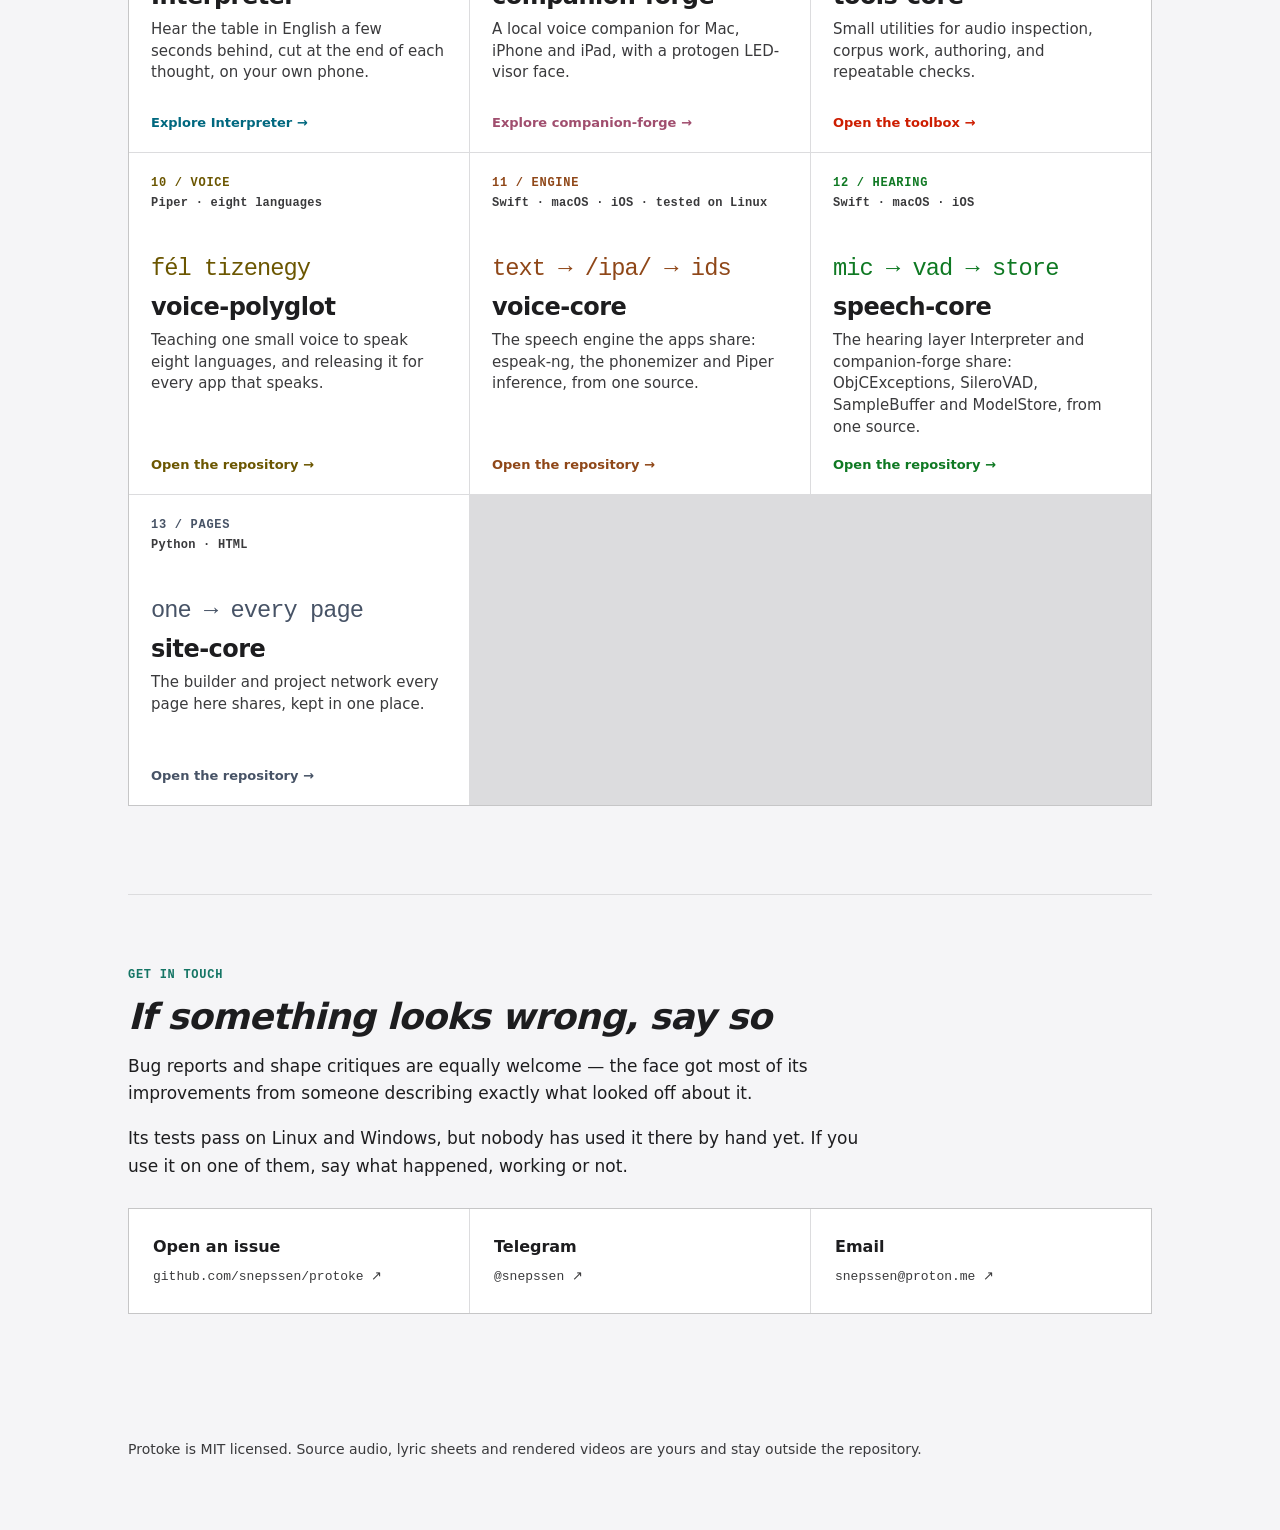
==== commit fd9a19e8: "Workshop pages: a snow leopard instead of the Flower of Life (from site-core)" ====
--- a/docs/index.html
+++ b/docs/index.html
@@ -24,68 +24,34 @@
 
 <span class="ecosystem-page-top" id="page-top" aria-hidden="true"></span>
 <span class="ecosystem-mark ecosystem-mark--piece" aria-hidden="true">
-        <!-- Flower of Life geometry adapted from Pd4u's CC0 Wikimedia SVG:
-             https://commons.wikimedia.org/wiki/File:Flower_of_Life_SVG.svg -->
-        <svg class="ecosystem-mark__wire" viewBox="-250 -250 500 500" focusable="false">
+        <svg class="ecosystem-mark__art" viewBox="-100 -100 200 200" focusable="false">
           <defs>
-            <pattern id="piece-flower-pattern" width="135.1" height="78" patternUnits="userSpaceOnUse">
-              <g class="ecosystem-mark__pattern-lines">
-                <circle r="78" />
-                <circle r="78" cx="135.1" />
-                <circle r="78" cy="78" />
-                <circle r="78" cx="135.1" cy="78" />
-                <path d="m0,0a78,78,0,0,1,0,78 78,78,0,0,1,135.1,0 78,78,0,0,1,0-78 78,78,0,0,1-135.1,0" />
-              </g>
-            </pattern>
-            <pattern id="piece-flower-mask-pattern" width="135.1" height="78" patternUnits="userSpaceOnUse">
-              <g fill="none" stroke="#fff" stroke-width="8">
-                <circle r="78" />
-                <circle r="78" cx="135.1" />
-                <circle r="78" cy="78" />
-                <circle r="78" cx="135.1" cy="78" />
-                <path d="m0,0a78,78,0,0,1,0,78 78,78,0,0,1,135.1,0 78,78,0,0,1,0-78 78,78,0,0,1-135.1,0" />
-              </g>
-            </pattern>
-            <mask id="piece-flower-mask" x="-250" y="-250" width="500" height="500" maskUnits="userSpaceOnUse">
-              <circle r="245.3" fill="none" stroke="#fff" stroke-width="8" />
-              <circle r="234" fill="none" stroke="#fff" stroke-width="8" />
-              <path fill="url(#piece-flower-mask-pattern)" d="m0-234a78,78,0,0,1,67.55,39 78,78,0,0,1,67.55,39 78,78,0,0,1,67.55,117 78,78,0,0,1,0,78 78,78,0,0,1,-67.55,117 78,78,0,0,1,-67.55,39 78,78,0,0,1,-135.1,0 78,78,0,0,1,-67.55-39 78,78,0,0,1,-67.55-117 78,78,0,0,1,0-78 78,78,0,0,1,67.55-117 78,78,0,0,1,67.55-39 78,78,0,0,1,67.55-39z" />
-            </mask>
-            <clipPath id="piece-flower-clip"><circle r="245.3" /></clipPath>
-            <radialGradient id="piece-light-1">
-              <stop offset="0" stop-color="var(--eco-flower)" />
-              <stop offset=".52" stop-color="var(--eco-flower)" stop-opacity=".72" />
-              <stop offset="1" stop-color="var(--eco-flower)" stop-opacity="0" />
+            <radialGradient id="piece-fur" cx="-22" cy="-30" r="150" gradientUnits="userSpaceOnUse">
+              <stop offset="0" stop-color="#8b8781"/>
+              <stop offset=".5" stop-color="#615e59"/>
+              <stop offset="1" stop-color="#33312e"/>
             </radialGradient>
-            <radialGradient id="piece-light-2">
-              <stop offset="0" stop-color="var(--eco-flower)" />
-              <stop offset=".46" stop-color="var(--eco-flower)" stop-opacity=".66" />
-              <stop offset="1" stop-color="var(--eco-flower)" stop-opacity="0" />
-            </radialGradient>
-            <radialGradient id="piece-light-3">
-              <stop offset="0" stop-color="var(--eco-flower)" />
-              <stop offset=".42" stop-color="var(--eco-flower)" stop-opacity=".58" />
-              <stop offset="1" stop-color="var(--eco-flower)" stop-opacity="0" />
-            </radialGradient>
-            <radialGradient id="piece-light-4">
-              <stop offset="0" stop-color="var(--eco-flower)" stop-opacity=".96" />
-              <stop offset=".34" stop-color="var(--eco-flower)" stop-opacity=".42" />
-              <stop offset="1" stop-color="var(--eco-flower)" stop-opacity="0" />
-            </radialGradient>
+            <filter id="piece-glow" x="-60%" y="-60%" width="220%" height="220%">
+              <feGaussianBlur stdDeviation="5" result="soft"/>
+              <feMerge><feMergeNode in="soft"/><feMergeNode in="SourceGraphic"/></feMerge>
+            </filter>
+            <filter id="piece-haze" x="-80%" y="-80%" width="260%" height="260%">
+              <feGaussianBlur stdDeviation="5"/>
+            </filter>
+            <clipPath id="piece-disc"><circle r="100"/></clipPath>
           </defs>
-          <g class="ecosystem-mark__base">
-            <circle r="245.3" />
-            <circle r="234" />
-            <path class="ecosystem-mark__field" fill="url(#piece-flower-pattern)" d="m0-234a78,78,0,0,1,67.55,39 78,78,0,0,1,67.55,39 78,78,0,0,1,67.55,117 78,78,0,0,1,0,78 78,78,0,0,1,-67.55,117 78,78,0,0,1,-67.55,39 78,78,0,0,1,-135.1,0 78,78,0,0,1,-67.55-39 78,78,0,0,1,-67.55-117 78,78,0,0,1,0-78 78,78,0,0,1,67.55-117 78,78,0,0,1,67.55-39 78,78,0,0,1,67.55-39z" />
+          <circle class="ecosystem-mark__fur" r="100" fill="url(#piece-fur)"/>
+          <g clip-path="url(#piece-disc)">
+            <g transform="translate(-56 -55) rotate(-20)"><ellipse class="ecosystem-mark__heart" rx="9.1" ry="7.2" filter="url(#piece-haze)"/><path class="ecosystem-mark__ring" stroke-width="5.9" d="M19.6,4.5L18.5,8.9L15.9,12.5L12.3,15.1L8.3,16.6L4.3,17.2"/><path class="ecosystem-mark__ring" stroke-width="5.8" d="M-1.5,17.5L-5.8,17.4L-10.3,16.4L-14.4,14.2L-17.6,10.5L-19.1,6.0"/><path class="ecosystem-mark__ring" stroke-width="5.9" d="M-17.7,-3.3L-16.1,-7.0L-14.2,-10.5L-11.9,-14.0L-8.9,-17.3L-5.0,-19.6"/><path class="ecosystem-mark__ring" stroke-width="7.0" d="M1.1,-20.4L5.6,-19.0L9.4,-16.3L12.3,-13.0L14.6,-9.5"/></g><g transform="translate(61 -47) rotate(25)"><ellipse class="ecosystem-mark__heart" rx="8.2" ry="6.5" filter="url(#piece-haze)"/><path class="ecosystem-mark__ring" stroke-width="6.7" d="M14.1,9.2L12.5,12.5L9.9,15.3L6.5,17.1L2.8,17.7L-0.9,17.1L-4.3,15.8L-7.2,14.0L-9.9,12.1L-12.5,10.1L-15.0,7.6"/><path class="ecosystem-mark__ring" stroke-width="7.8" d="M-17.8,2.7L-18.3,-1.5L-17.2,-5.6L-14.8,-9.0L-11.6,-11.5L-8.4,-13.3L-5.1,-14.9L-1.6,-16.2"/><path class="ecosystem-mark__ring" stroke-width="7.4" d="M4.4,-17.1L8.3,-16.2L11.7,-14.1L14.2,-10.9L15.4,-7.2L15.8,-3.4L15.7,0.1"/></g><g transform="translate(-60 54) rotate(14)"><ellipse class="ecosystem-mark__heart" rx="8.6" ry="6.8" filter="url(#piece-haze)"/><path class="ecosystem-mark__ring" stroke-width="7.1" d="M17.3,3.5L16.8,8.1L14.8,12.5L11.3,15.7L6.8,17.3"/><path class="ecosystem-mark__ring" stroke-width="6.5" d="M0.9,17.2L-2.7,16.4L-6.0,15.5L-9.4,14.3L-12.8,12.6L-15.9,10.1L-18.1,6.7"/><path class="ecosystem-mark__ring" stroke-width="5.6" d="M-19.2,0.8L-18.0,-3.7L-15.6,-7.5L-12.9,-10.6L-10.0,-13.3L-6.7,-16.0"/><path class="ecosystem-mark__ring" stroke-width="6.0" d="M-0.4,-18.9L4.0,-19.0L8.2,-17.5L11.5,-14.6L13.8,-11.0"/></g><g transform="translate(58 58) rotate(-30)"><ellipse class="ecosystem-mark__heart" rx="9.6" ry="7.6" filter="url(#piece-haze)"/><path class="ecosystem-mark__ring" stroke-width="8.5" d="M18.5,9.5L14.6,13.2L10.2,15.6L5.8,17.5L1.1,19.1"/><path class="ecosystem-mark__ring" stroke-width="6.8" d="M-7.3,19.7L-11.5,18.2L-15.1,15.3L-17.4,11.5L-18.6,7.3L-18.8,3.1L-18.4,-0.9"/><path class="ecosystem-mark__ring" stroke-width="7.7" d="M-17.3,-7.9L-15.7,-12.4L-13.0,-16.6L-8.9,-19.7L-4.0,-21.0L1.0,-20.4"/><path class="ecosystem-mark__ring" stroke-width="8.3" d="M9.1,-16.2L12.5,-13.6L15.7,-10.8L18.7,-7.3L20.8,-3.0L21.5,1.8L20.4,6.6"/></g>
+            <g class="ecosystem-mark__fine"><g transform="translate(4 -82) rotate(8)"><path class="ecosystem-mark__ring" stroke-width="3.9" d="M11.8,2.4L11.5,5.3L10.2,8.0L7.9,10.0L5.2,11.1L2.3,11.4L-0.4,11.1L-2.9,10.7L-5.5,10.0"/><path class="ecosystem-mark__ring" stroke-width="3.7" d="M-11.4,6.0L-12.5,3.2L-12.5,0.2L-11.6,-2.6L-10.1,-5.0L-8.5,-7.0L-6.7,-9.0L-4.7,-10.8"/><path class="ecosystem-mark__ring" stroke-width="5.1" d="M-1.2,-12.6L1.7,-12.8L4.5,-12.0L6.8,-10.3L8.5,-8.1L9.6,-5.8L10.5,-3.4L11.2,-1.0L11.7,1.6"/></g><g transform="translate(-87 1) rotate(70)"><path class="ecosystem-mark__ring" stroke-width="4.3" d="M9.8,4.2L9.2,6.5L7.9,8.6L6.1,10.2L3.7,11.1L1.3,11.2L-1.1,10.7L-3.2,9.8L-5.1,8.8"/><path class="ecosystem-mark__ring" stroke-width="4.8" d="M-9.8,5.2L-11.2,3.1L-11.9,0.5L-11.5,-2.2L-10.3,-4.5L-8.6,-6.4L-6.7,-7.8L-4.7,-9.0"/><path class="ecosystem-mark__ring" stroke-width="4.1" d="M-1.1,-10.7L1.3,-11.2L3.9,-11.1L6.3,-10.1L8.1,-8.3L9.3,-6.1L9.9,-3.7L10.1,-1.4L10.1,0.8L10.0,3.1"/></g><g transform="translate(89 7) rotate(-60)"><path class="ecosystem-mark__ring" stroke-width="4.7" d="M9.7,4.9L8.8,7.3L7.1,9.4L4.8,10.8L2.1,11.3L-0.5,10.9L-2.8,9.9L-4.9,8.8L-7.0,7.6L-8.9,6.1"/><path class="ecosystem-mark__ring" stroke-width="4.0" d="M-11.0,3.4L-11.8,1.0L-11.7,-1.5L-10.8,-3.8L-9.3,-5.7L-7.5,-7.2L-5.7,-8.4L-3.8,-9.5"/><path class="ecosystem-mark__ring" stroke-width="3.3" d="M1.3,-11.2L3.9,-11.1L6.4,-10.0L8.3,-8.1L9.4,-5.8L10.0,-3.4L10.1,-1.0L10.1,1.3L9.9,3.7"/></g><g transform="translate(-3 86) rotate(-10)"><path class="ecosystem-mark__ring" stroke-width="4.2" d="M13.3,4.4L11.9,7.2L9.6,9.3L6.9,10.7L4.2,11.4L1.5,11.9L-1.2,12.2L-4.0,12.2L-7.0,11.5L-9.7,10.0"/><path class="ecosystem-mark__ring" stroke-width="4.7" d="M-12.4,6.3L-12.9,3.3L-12.6,0.3L-11.9,-2.4L-10.9,-4.9L-9.8,-7.3L-8.4,-9.8L-6.3,-12.0"/><path class="ecosystem-mark__ring" stroke-width="4.1" d="M-2.4,-13.8L0.6,-13.9L3.3,-13.0L5.7,-11.4L7.6,-9.5L9.3,-7.6L10.8,-5.5L12.2,-3.3L13.3,-0.7L13.6,2.2L13.1,5.1"/></g><circle class="ecosystem-mark__spot" cx="-30" cy="-80" r="3.6"/><circle class="ecosystem-mark__spot" cx="34" cy="-78" r="3"/><circle class="ecosystem-mark__spot" cx="-84" cy="-30" r="3"/><circle class="ecosystem-mark__spot" cx="86" cy="-24" r="3.6"/><circle class="ecosystem-mark__spot" cx="-84" cy="32" r="3"/><circle class="ecosystem-mark__spot" cx="84" cy="34" r="3"/><circle class="ecosystem-mark__spot" cx="-28" cy="82" r="3.6"/><circle class="ecosystem-mark__spot" cx="30" cy="84" r="3"/><circle class="ecosystem-mark__spot" cx="-22" cy="-60" r="2.2"/><circle class="ecosystem-mark__spot" cx="24" cy="64" r="2.2"/></g>
           </g>
-          <g class="ecosystem-mark__colour" mask="url(#piece-flower-mask)" clip-path="url(#piece-flower-clip)">
-            <g class="ecosystem-mark__light-field">
-              <circle r="260" fill="var(--eco-flower)" />
-              <ellipse cx="-112" cy="-92" rx="238" ry="182" fill="url(#piece-light-1)" transform="rotate(-18 -112 -92)" />
-              <ellipse cx="118" cy="-42" rx="198" ry="144" fill="url(#piece-light-2)" transform="rotate(31 118 -42)" />
-              <ellipse cx="-38" cy="132" rx="218" ry="158" fill="url(#piece-light-3)" transform="rotate(47 -38 132)" />
-              <ellipse cx="58" cy="38" rx="116" ry="88" fill="url(#piece-light-4)" transform="rotate(-36 58 38)" />
-            </g>
+          <circle class="ecosystem-mark__rim" r="96.5"/>
+          <g class="ecosystem-mark__paw" filter="url(#piece-glow)" transform="translate(0 6) scale(.84)">
+            <path d="M0,8 C14,8 27,21 27,33 C27,43 18,47 10,45 C5,44 3,41 0,41 C-3,41 -5,44 -10,45 C-18,47 -27,43 -27,33 C-27,21 -14,8 0,8 Z"/>
+            <ellipse cx="-31" cy="-6" rx="8.5" ry="11" transform="rotate(-24 -31 -6)"/>
+            <ellipse cx="-11" cy="-23" rx="8.5" ry="12" transform="rotate(-8 -11 -23)"/>
+            <ellipse cx="11" cy="-23" rx="8.5" ry="12" transform="rotate(8 11 -23)"/>
+            <ellipse cx="31" cy="-6" rx="8.5" ry="11" transform="rotate(24 31 -6)"/>
           </g>
         </svg>
       </span>
@@ -94,68 +60,34 @@
   <div class="ecosystem-rail__inner">
     <a class="ecosystem-rail__home" href="#page-top">
       <span class="ecosystem-mark" aria-hidden="true">
-        <!-- Flower of Life geometry adapted from Pd4u's CC0 Wikimedia SVG:
-             https://commons.wikimedia.org/wiki/File:Flower_of_Life_SVG.svg -->
-        <svg class="ecosystem-mark__wire" viewBox="-250 -250 500 500" focusable="false">
+        <svg class="ecosystem-mark__art" viewBox="-100 -100 200 200" focusable="false">
           <defs>
-            <pattern id="rail-flower-pattern" width="135.1" height="78" patternUnits="userSpaceOnUse">
-              <g class="ecosystem-mark__pattern-lines">
-                <circle r="78" />
-                <circle r="78" cx="135.1" />
-                <circle r="78" cy="78" />
-                <circle r="78" cx="135.1" cy="78" />
-                <path d="m0,0a78,78,0,0,1,0,78 78,78,0,0,1,135.1,0 78,78,0,0,1,0-78 78,78,0,0,1-135.1,0" />
-              </g>
-            </pattern>
-            <pattern id="rail-flower-mask-pattern" width="135.1" height="78" patternUnits="userSpaceOnUse">
-              <g fill="none" stroke="#fff" stroke-width="8">
-                <circle r="78" />
-                <circle r="78" cx="135.1" />
-                <circle r="78" cy="78" />
-                <circle r="78" cx="135.1" cy="78" />
-                <path d="m0,0a78,78,0,0,1,0,78 78,78,0,0,1,135.1,0 78,78,0,0,1,0-78 78,78,0,0,1-135.1,0" />
-              </g>
-            </pattern>
-            <mask id="rail-flower-mask" x="-250" y="-250" width="500" height="500" maskUnits="userSpaceOnUse">
-              <circle r="245.3" fill="none" stroke="#fff" stroke-width="8" />
-              <circle r="234" fill="none" stroke="#fff" stroke-width="8" />
-              <path fill="url(#rail-flower-mask-pattern)" d="m0-234a78,78,0,0,1,67.55,39 78,78,0,0,1,67.55,39 78,78,0,0,1,67.55,117 78,78,0,0,1,0,78 78,78,0,0,1,-67.55,117 78,78,0,0,1,-67.55,39 78,78,0,0,1,-135.1,0 78,78,0,0,1,-67.55-39 78,78,0,0,1,-67.55-117 78,78,0,0,1,0-78 78,78,0,0,1,67.55-117 78,78,0,0,1,67.55-39 78,78,0,0,1,67.55-39z" />
-            </mask>
-            <clipPath id="rail-flower-clip"><circle r="245.3" /></clipPath>
-            <radialGradient id="rail-light-1">
-              <stop offset="0" stop-color="var(--eco-flower)" />
-              <stop offset=".52" stop-color="var(--eco-flower)" stop-opacity=".72" />
-              <stop offset="1" stop-color="var(--eco-flower)" stop-opacity="0" />
+            <radialGradient id="rail-fur" cx="-22" cy="-30" r="150" gradientUnits="userSpaceOnUse">
+              <stop offset="0" stop-color="#8b8781"/>
+              <stop offset=".5" stop-color="#615e59"/>
+              <stop offset="1" stop-color="#33312e"/>
             </radialGradient>
-            <radialGradient id="rail-light-2">
-              <stop offset="0" stop-color="var(--eco-flower)" />
-              <stop offset=".46" stop-color="var(--eco-flower)" stop-opacity=".66" />
-              <stop offset="1" stop-color="var(--eco-flower)" stop-opacity="0" />
-            </radialGradient>
-            <radialGradient id="rail-light-3">
-              <stop offset="0" stop-color="var(--eco-flower)" />
-              <stop offset=".42" stop-color="var(--eco-flower)" stop-opacity=".58" />
-              <stop offset="1" stop-color="var(--eco-flower)" stop-opacity="0" />
-            </radialGradient>
-            <radialGradient id="rail-light-4">
-              <stop offset="0" stop-color="var(--eco-flower)" stop-opacity=".96" />
-              <stop offset=".34" stop-color="var(--eco-flower)" stop-opacity=".42" />
-              <stop offset="1" stop-color="var(--eco-flower)" stop-opacity="0" />
-            </radialGradient>
+            <filter id="rail-glow" x="-60%" y="-60%" width="220%" height="220%">
+              <feGaussianBlur stdDeviation="5" result="soft"/>
+              <feMerge><feMergeNode in="soft"/><feMergeNode in="SourceGraphic"/></feMerge>
+            </filter>
+            <filter id="rail-haze" x="-80%" y="-80%" width="260%" height="260%">
+              <feGaussianBlur stdDeviation="5"/>
+            </filter>
+            <clipPath id="rail-disc"><circle r="100"/></clipPath>
           </defs>
-          <g class="ecosystem-mark__base">
-            <circle r="245.3" />
-            <circle r="234" />
-            <path class="ecosystem-mark__field" fill="url(#rail-flower-pattern)" d="m0-234a78,78,0,0,1,67.55,39 78,78,0,0,1,67.55,39 78,78,0,0,1,67.55,117 78,78,0,0,1,0,78 78,78,0,0,1,-67.55,117 78,78,0,0,1,-67.55,39 78,78,0,0,1,-135.1,0 78,78,0,0,1,-67.55-39 78,78,0,0,1,-67.55-117 78,78,0,0,1,0-78 78,78,0,0,1,67.55-117 78,78,0,0,1,67.55-39 78,78,0,0,1,67.55-39z" />
+          <circle class="ecosystem-mark__fur" r="100" fill="url(#rail-fur)"/>
+          <g clip-path="url(#rail-disc)">
+            <g transform="translate(-56 -55) rotate(-20)"><ellipse class="ecosystem-mark__heart" rx="9.1" ry="7.2" filter="url(#rail-haze)"/><path class="ecosystem-mark__ring" stroke-width="5.9" d="M19.6,4.5L18.5,8.9L15.9,12.5L12.3,15.1L8.3,16.6L4.3,17.2"/><path class="ecosystem-mark__ring" stroke-width="5.8" d="M-1.5,17.5L-5.8,17.4L-10.3,16.4L-14.4,14.2L-17.6,10.5L-19.1,6.0"/><path class="ecosystem-mark__ring" stroke-width="5.9" d="M-17.7,-3.3L-16.1,-7.0L-14.2,-10.5L-11.9,-14.0L-8.9,-17.3L-5.0,-19.6"/><path class="ecosystem-mark__ring" stroke-width="7.0" d="M1.1,-20.4L5.6,-19.0L9.4,-16.3L12.3,-13.0L14.6,-9.5"/></g><g transform="translate(61 -47) rotate(25)"><ellipse class="ecosystem-mark__heart" rx="8.2" ry="6.5" filter="url(#rail-haze)"/><path class="ecosystem-mark__ring" stroke-width="6.7" d="M14.1,9.2L12.5,12.5L9.9,15.3L6.5,17.1L2.8,17.7L-0.9,17.1L-4.3,15.8L-7.2,14.0L-9.9,12.1L-12.5,10.1L-15.0,7.6"/><path class="ecosystem-mark__ring" stroke-width="7.8" d="M-17.8,2.7L-18.3,-1.5L-17.2,-5.6L-14.8,-9.0L-11.6,-11.5L-8.4,-13.3L-5.1,-14.9L-1.6,-16.2"/><path class="ecosystem-mark__ring" stroke-width="7.4" d="M4.4,-17.1L8.3,-16.2L11.7,-14.1L14.2,-10.9L15.4,-7.2L15.8,-3.4L15.7,0.1"/></g><g transform="translate(-60 54) rotate(14)"><ellipse class="ecosystem-mark__heart" rx="8.6" ry="6.8" filter="url(#rail-haze)"/><path class="ecosystem-mark__ring" stroke-width="7.1" d="M17.3,3.5L16.8,8.1L14.8,12.5L11.3,15.7L6.8,17.3"/><path class="ecosystem-mark__ring" stroke-width="6.5" d="M0.9,17.2L-2.7,16.4L-6.0,15.5L-9.4,14.3L-12.8,12.6L-15.9,10.1L-18.1,6.7"/><path class="ecosystem-mark__ring" stroke-width="5.6" d="M-19.2,0.8L-18.0,-3.7L-15.6,-7.5L-12.9,-10.6L-10.0,-13.3L-6.7,-16.0"/><path class="ecosystem-mark__ring" stroke-width="6.0" d="M-0.4,-18.9L4.0,-19.0L8.2,-17.5L11.5,-14.6L13.8,-11.0"/></g><g transform="translate(58 58) rotate(-30)"><ellipse class="ecosystem-mark__heart" rx="9.6" ry="7.6" filter="url(#rail-haze)"/><path class="ecosystem-mark__ring" stroke-width="8.5" d="M18.5,9.5L14.6,13.2L10.2,15.6L5.8,17.5L1.1,19.1"/><path class="ecosystem-mark__ring" stroke-width="6.8" d="M-7.3,19.7L-11.5,18.2L-15.1,15.3L-17.4,11.5L-18.6,7.3L-18.8,3.1L-18.4,-0.9"/><path class="ecosystem-mark__ring" stroke-width="7.7" d="M-17.3,-7.9L-15.7,-12.4L-13.0,-16.6L-8.9,-19.7L-4.0,-21.0L1.0,-20.4"/><path class="ecosystem-mark__ring" stroke-width="8.3" d="M9.1,-16.2L12.5,-13.6L15.7,-10.8L18.7,-7.3L20.8,-3.0L21.5,1.8L20.4,6.6"/></g>
+            <g class="ecosystem-mark__fine"><g transform="translate(4 -82) rotate(8)"><path class="ecosystem-mark__ring" stroke-width="3.9" d="M11.8,2.4L11.5,5.3L10.2,8.0L7.9,10.0L5.2,11.1L2.3,11.4L-0.4,11.1L-2.9,10.7L-5.5,10.0"/><path class="ecosystem-mark__ring" stroke-width="3.7" d="M-11.4,6.0L-12.5,3.2L-12.5,0.2L-11.6,-2.6L-10.1,-5.0L-8.5,-7.0L-6.7,-9.0L-4.7,-10.8"/><path class="ecosystem-mark__ring" stroke-width="5.1" d="M-1.2,-12.6L1.7,-12.8L4.5,-12.0L6.8,-10.3L8.5,-8.1L9.6,-5.8L10.5,-3.4L11.2,-1.0L11.7,1.6"/></g><g transform="translate(-87 1) rotate(70)"><path class="ecosystem-mark__ring" stroke-width="4.3" d="M9.8,4.2L9.2,6.5L7.9,8.6L6.1,10.2L3.7,11.1L1.3,11.2L-1.1,10.7L-3.2,9.8L-5.1,8.8"/><path class="ecosystem-mark__ring" stroke-width="4.8" d="M-9.8,5.2L-11.2,3.1L-11.9,0.5L-11.5,-2.2L-10.3,-4.5L-8.6,-6.4L-6.7,-7.8L-4.7,-9.0"/><path class="ecosystem-mark__ring" stroke-width="4.1" d="M-1.1,-10.7L1.3,-11.2L3.9,-11.1L6.3,-10.1L8.1,-8.3L9.3,-6.1L9.9,-3.7L10.1,-1.4L10.1,0.8L10.0,3.1"/></g><g transform="translate(89 7) rotate(-60)"><path class="ecosystem-mark__ring" stroke-width="4.7" d="M9.7,4.9L8.8,7.3L7.1,9.4L4.8,10.8L2.1,11.3L-0.5,10.9L-2.8,9.9L-4.9,8.8L-7.0,7.6L-8.9,6.1"/><path class="ecosystem-mark__ring" stroke-width="4.0" d="M-11.0,3.4L-11.8,1.0L-11.7,-1.5L-10.8,-3.8L-9.3,-5.7L-7.5,-7.2L-5.7,-8.4L-3.8,-9.5"/><path class="ecosystem-mark__ring" stroke-width="3.3" d="M1.3,-11.2L3.9,-11.1L6.4,-10.0L8.3,-8.1L9.4,-5.8L10.0,-3.4L10.1,-1.0L10.1,1.3L9.9,3.7"/></g><g transform="translate(-3 86) rotate(-10)"><path class="ecosystem-mark__ring" stroke-width="4.2" d="M13.3,4.4L11.9,7.2L9.6,9.3L6.9,10.7L4.2,11.4L1.5,11.9L-1.2,12.2L-4.0,12.2L-7.0,11.5L-9.7,10.0"/><path class="ecosystem-mark__ring" stroke-width="4.7" d="M-12.4,6.3L-12.9,3.3L-12.6,0.3L-11.9,-2.4L-10.9,-4.9L-9.8,-7.3L-8.4,-9.8L-6.3,-12.0"/><path class="ecosystem-mark__ring" stroke-width="4.1" d="M-2.4,-13.8L0.6,-13.9L3.3,-13.0L5.7,-11.4L7.6,-9.5L9.3,-7.6L10.8,-5.5L12.2,-3.3L13.3,-0.7L13.6,2.2L13.1,5.1"/></g><circle class="ecosystem-mark__spot" cx="-30" cy="-80" r="3.6"/><circle class="ecosystem-mark__spot" cx="34" cy="-78" r="3"/><circle class="ecosystem-mark__spot" cx="-84" cy="-30" r="3"/><circle class="ecosystem-mark__spot" cx="86" cy="-24" r="3.6"/><circle class="ecosystem-mark__spot" cx="-84" cy="32" r="3"/><circle class="ecosystem-mark__spot" cx="84" cy="34" r="3"/><circle class="ecosystem-mark__spot" cx="-28" cy="82" r="3.6"/><circle class="ecosystem-mark__spot" cx="30" cy="84" r="3"/><circle class="ecosystem-mark__spot" cx="-22" cy="-60" r="2.2"/><circle class="ecosystem-mark__spot" cx="24" cy="64" r="2.2"/></g>
           </g>
-          <g class="ecosystem-mark__colour" mask="url(#rail-flower-mask)" clip-path="url(#rail-flower-clip)">
-            <g class="ecosystem-mark__light-field">
-              <circle r="260" fill="var(--eco-flower)" />
-              <ellipse cx="-112" cy="-92" rx="238" ry="182" fill="url(#rail-light-1)" transform="rotate(-18 -112 -92)" />
-              <ellipse cx="118" cy="-42" rx="198" ry="144" fill="url(#rail-light-2)" transform="rotate(31 118 -42)" />
-              <ellipse cx="-38" cy="132" rx="218" ry="158" fill="url(#rail-light-3)" transform="rotate(47 -38 132)" />
-              <ellipse cx="58" cy="38" rx="116" ry="88" fill="url(#rail-light-4)" transform="rotate(-36 58 38)" />
-            </g>
+          <circle class="ecosystem-mark__rim" r="96.5"/>
+          <g class="ecosystem-mark__paw" filter="url(#rail-glow)" transform="translate(0 6) scale(.84)">
+            <path d="M0,8 C14,8 27,21 27,33 C27,43 18,47 10,45 C5,44 3,41 0,41 C-3,41 -5,44 -10,45 C-18,47 -27,43 -27,33 C-27,21 -14,8 0,8 Z"/>
+            <ellipse cx="-31" cy="-6" rx="8.5" ry="11" transform="rotate(-24 -31 -6)"/>
+            <ellipse cx="-11" cy="-23" rx="8.5" ry="12" transform="rotate(-8 -11 -23)"/>
+            <ellipse cx="11" cy="-23" rx="8.5" ry="12" transform="rotate(8 11 -23)"/>
+            <ellipse cx="31" cy="-6" rx="8.5" ry="11" transform="rotate(24 31 -6)"/>
           </g>
         </svg>
       </span>
--- a/docs/ecosystem.css
+++ b/docs/ecosystem.css
@@ -55,13 +55,12 @@
   --eco-frame: 1080px;
   --eco-sans: -apple-system, BlinkMacSystemFont, "Segoe UI", system-ui, sans-serif;
   --eco-mono: ui-monospace, SFMono-Regular, Menlo, Consolas, monospace;
-  --eco-flower: #f5f5f7;
   --serif: var(--eco-sans);
   --sans: var(--eco-sans);
 }
 
 /* Same hues as the dark accents, taken down until each clears 4.5:1 on the
-   light ground. Decorative flower colours stay the vivid set; these are for
+   light ground. Decorative mark colours stay the vivid set; these are for
    text, eyebrows and card glyphs. */
 @media (prefers-color-scheme: light) {
   :root:not([data-theme="dark"]) {
@@ -151,6 +150,9 @@
 body[data-project="voice-core"] { --eco-current: var(--eco-voicecore); }
 body[data-project="speech-core"] { --eco-current: var(--eco-speechcore); }
 body[data-project="site-core"] { --eco-current: var(--eco-sitecore); }
+/* Set where the accent is, not on :root: a var() resolves where it is
+   declared, so on :root every page would glow in the default accent. */
+body { --eco-glow: var(--eco-current); }
 
 body {
   overflow-x: clip;
@@ -479,7 +481,9 @@
   background: color-mix(in srgb, var(--project-accent, var(--eco-current)) 14%, transparent);
 }
 
-/* --------------------------------------------------------------- the flower */
+/* ---------------------------------------------------------- the snow leopard */
+/* The paw, the rim and the rosettes' hearts glow in --eco-glow: the page's own
+   accent on a project page, and on the hub an ease through every accent. */
 .ecosystem-mark {
   position: relative;
   display: block;
@@ -487,17 +491,25 @@
   width: 32px;
   height: 32px;
   border-radius: 50%;
-  background: #1a1a1c;
-  box-shadow: inset 0 0 0 1px rgba(255, 255, 255, 0.08);
-}
-.ecosystem-mark__wire { display: block; width: 86%; height: 86%; margin: 7%; overflow: visible; }
-.ecosystem-mark__base,
-.ecosystem-mark__pattern-lines {
+  box-shadow: 0 0 0 1px rgba(255, 255, 255, 0.08), 0 0 14px -4px var(--eco-glow);
+}
+.ecosystem-mark__art { display: block; width: 100%; height: 100%; overflow: visible; }
+.ecosystem-mark__ring {
   fill: none;
-  stroke: var(--eco-flower, #f5f5f7);
-  stroke-width: 20;
-}
-.ecosystem-mark__colour { display: none; }
+  stroke: #1b1a18;
+  stroke-opacity: 0.9;
+  stroke-linecap: round;
+  stroke-linejoin: round;
+}
+.ecosystem-mark__spot { fill: #1b1a18; opacity: 0.85; }
+.ecosystem-mark__heart { fill: var(--eco-glow); opacity: 0.3; }
+.ecosystem-mark__rim { fill: none; stroke: var(--eco-glow); stroke-width: 2; opacity: 0.5; }
+.ecosystem-mark__paw { fill: var(--eco-glow); animation: ecosystem-breathe 7s ease-in-out infinite; }
+/* At 32px the fine spots are noise and the paw wants a little more room. */
+.ecosystem-mark:not(.ecosystem-mark--piece) .ecosystem-mark__fine { display: none; }
+.ecosystem-mark:not(.ecosystem-mark--piece) .ecosystem-mark__paw { transform: translate(0, 6px) scale(1.02); }
+@keyframes ecosystem-breathe { 0%, 100% { opacity: 0.82; } 50% { opacity: 1; } }
+@media (prefers-reduced-motion: reduce) { .ecosystem-mark__paw { animation: none; } }
 .ecosystem-mark--piece {
   position: absolute;
   z-index: -1;
@@ -506,11 +518,9 @@
   width: 196px;
   height: 196px;
   pointer-events: none;
-  background: radial-gradient(circle at 50% 42%, #2a2a2e 0%, #161618 72%);
-  box-shadow: inset 0 0 0 1px rgba(255, 255, 255, 0.06), 0 18px 40px rgba(0, 0, 0, 0.16);
-}
-.ecosystem-mark--piece .ecosystem-mark__base,
-.ecosystem-mark--piece .ecosystem-mark__pattern-lines { stroke-width: 9; }
+  box-shadow: 0 0 0 1px rgba(255, 255, 255, 0.06), 0 18px 40px rgba(0, 0, 0, 0.18),
+              0 0 60px -18px var(--eco-glow);
+}
 
 header.mast, header#top {
   border-bottom: 0;
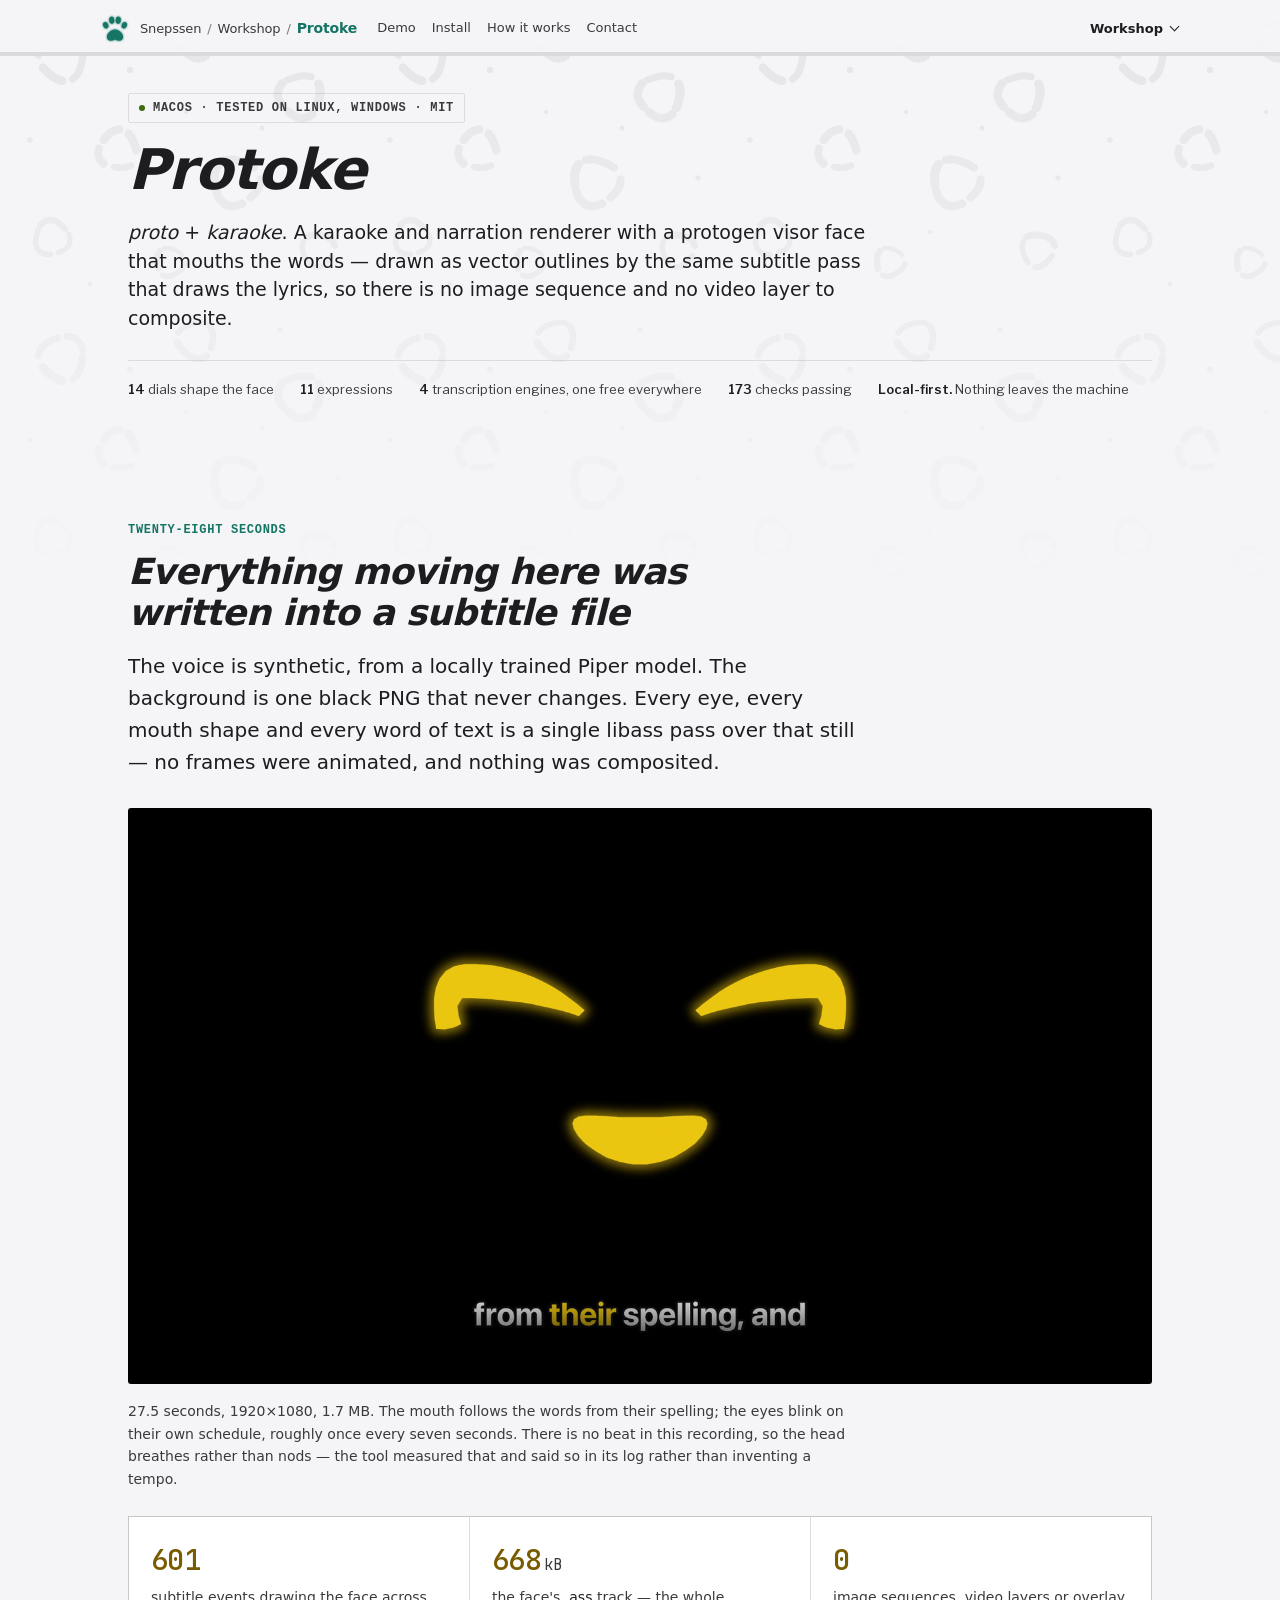
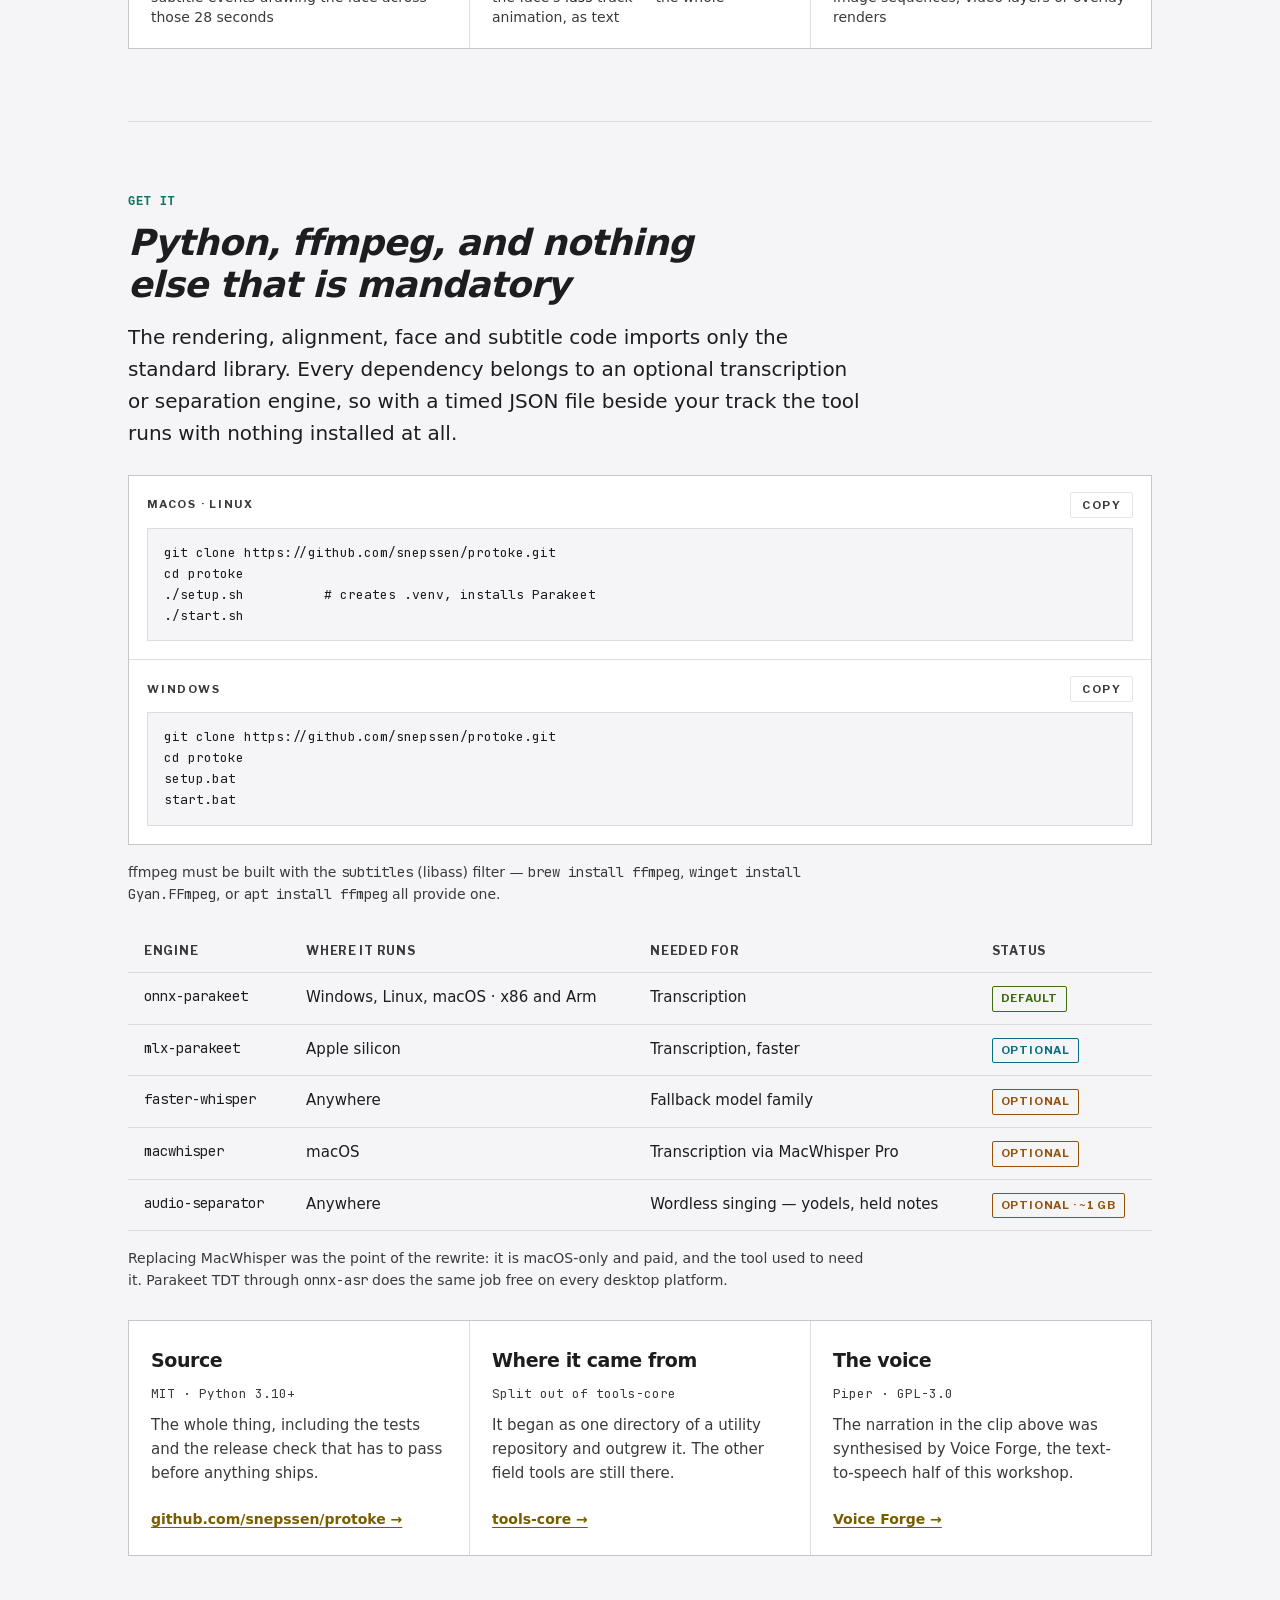
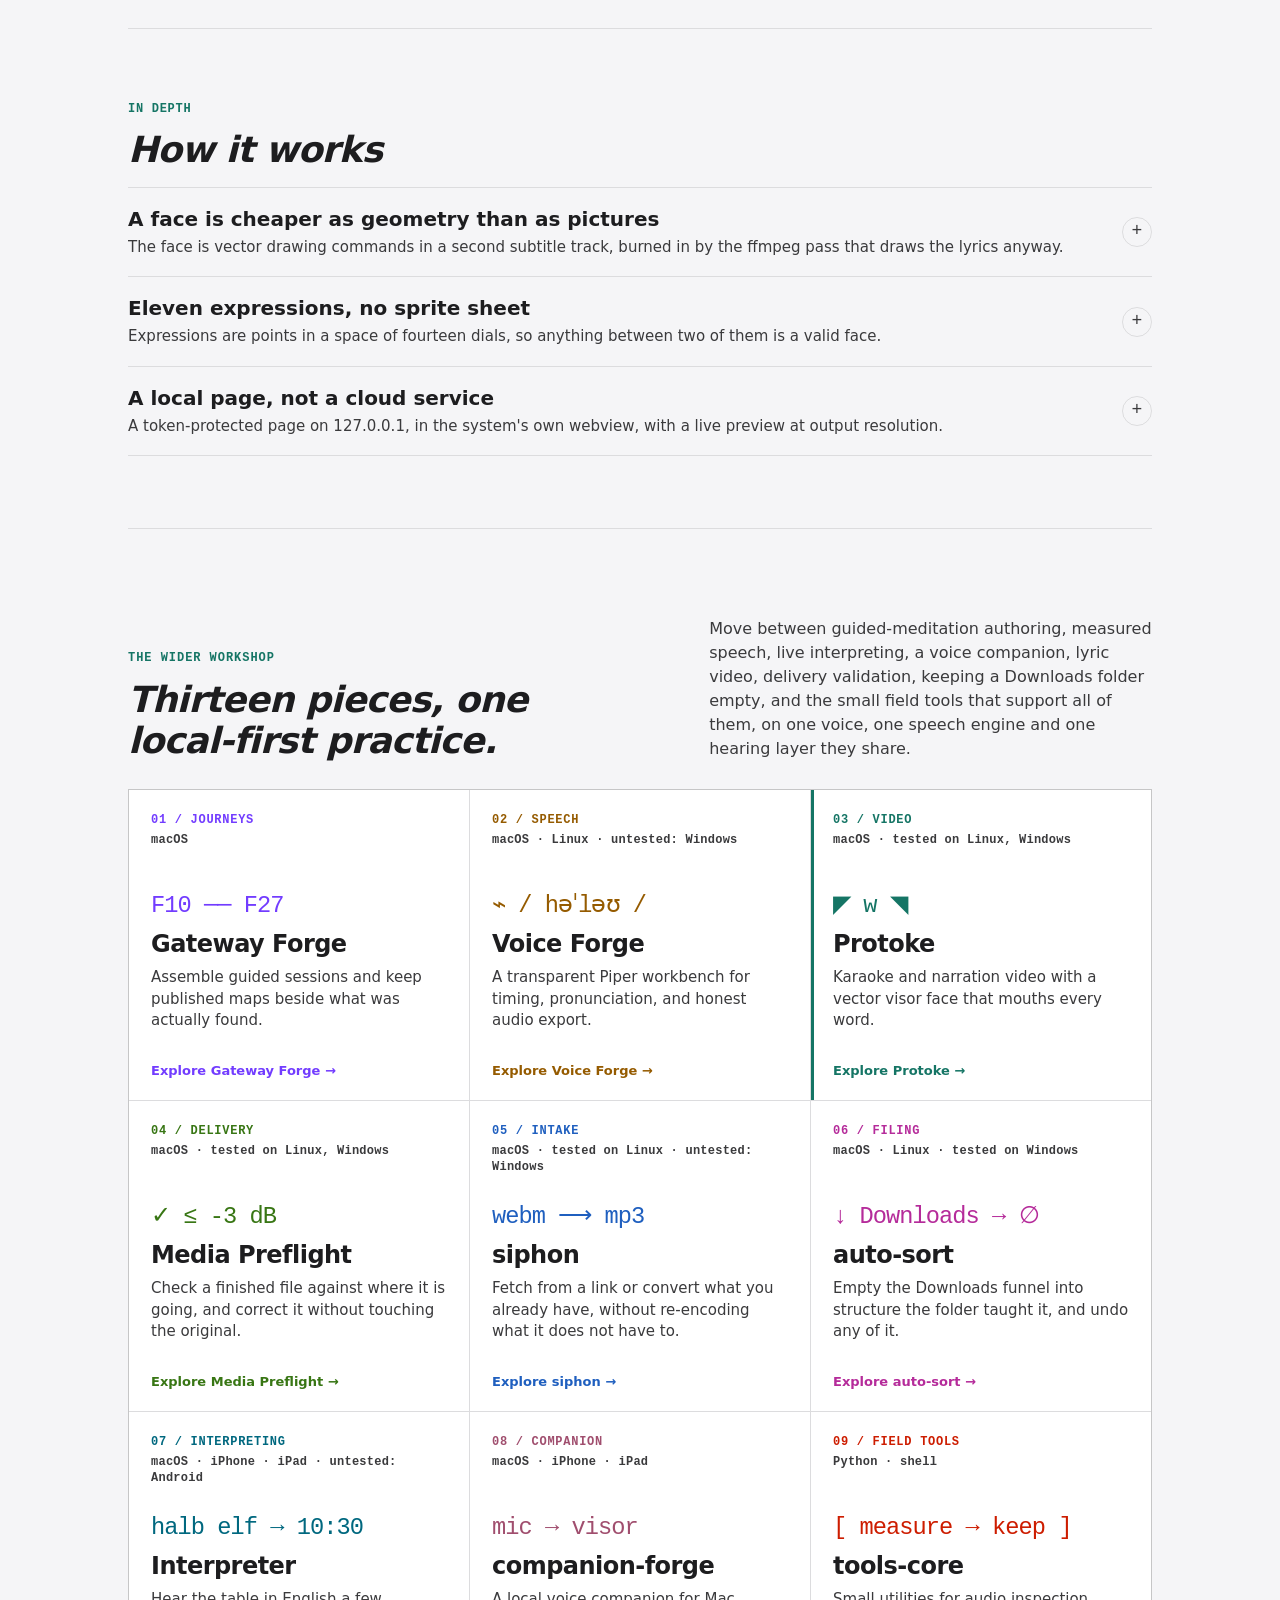
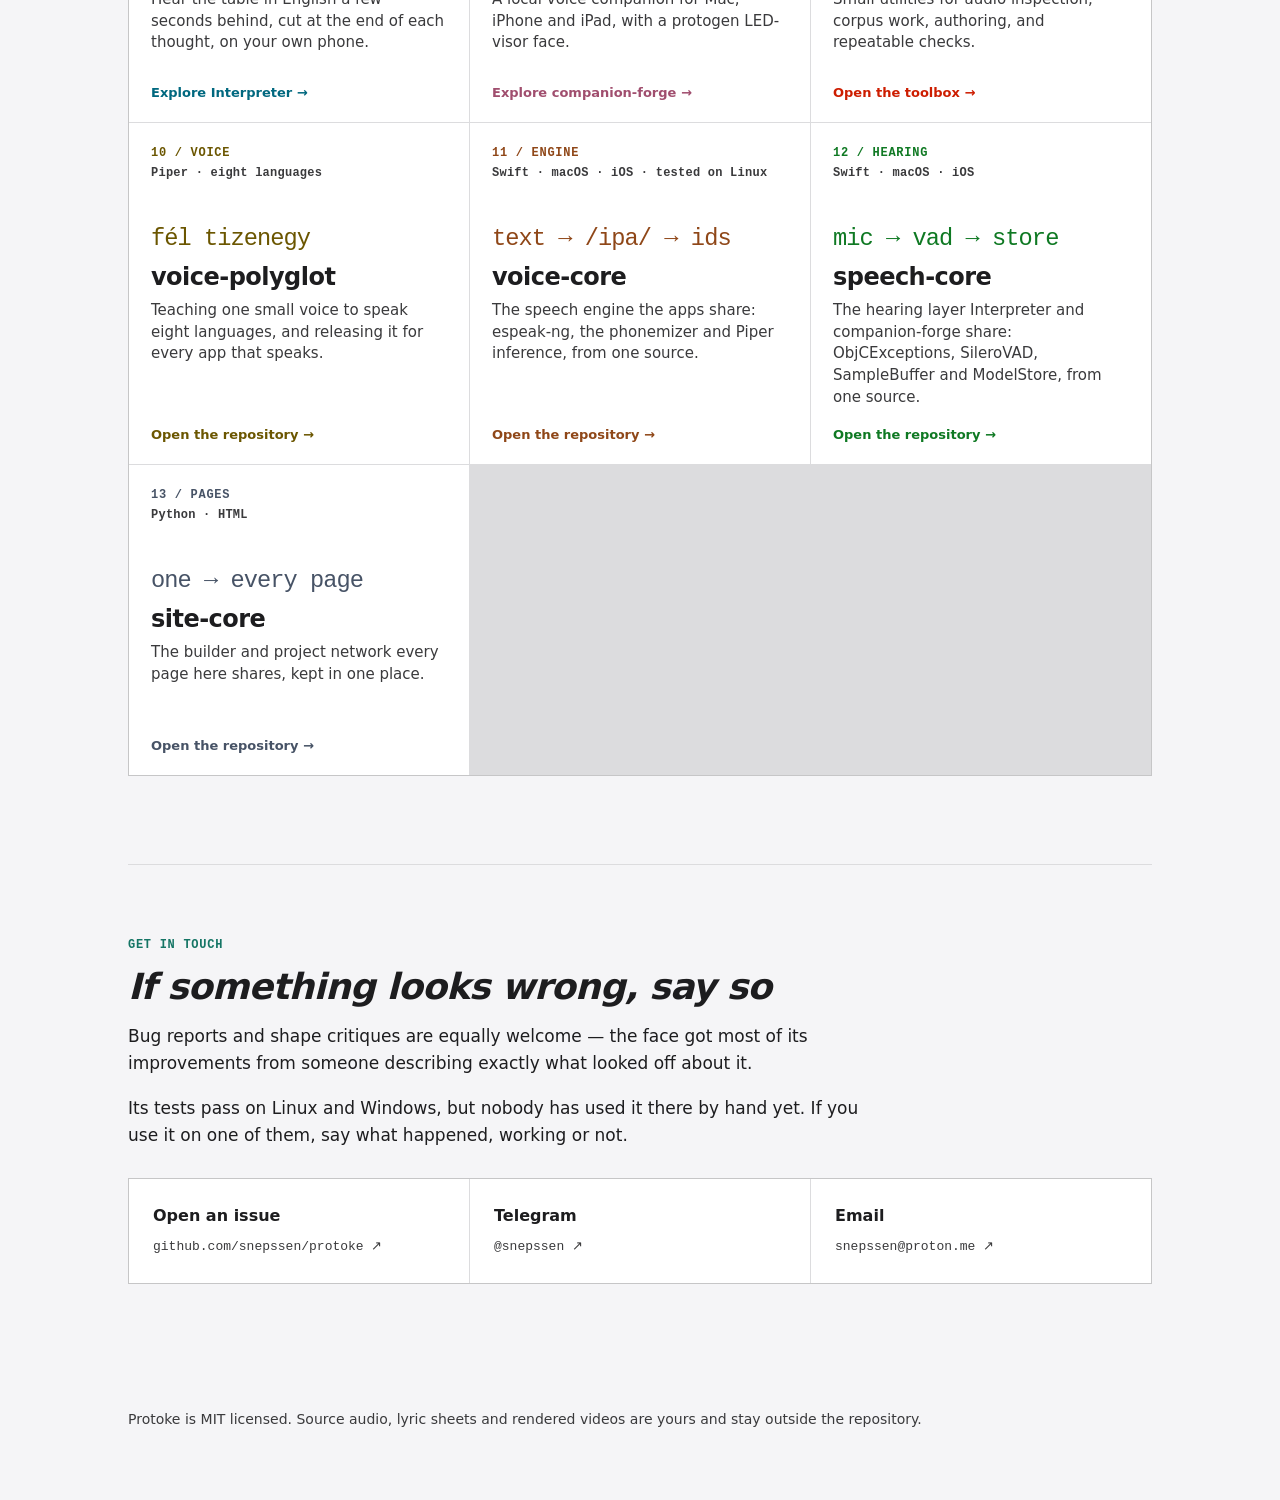
==== commit cf974ef6: "Workshop pages: the paw on its own, the rosettes as a coat (from site-core)" ====
--- a/docs/index.html
+++ b/docs/index.html
@@ -23,66 +23,20 @@
 <body data-project="protoke">
 
 <span class="ecosystem-page-top" id="page-top" aria-hidden="true"></span>
-<span class="ecosystem-mark ecosystem-mark--piece" aria-hidden="true">
-        <svg class="ecosystem-mark__art" viewBox="-100 -100 200 200" focusable="false">
-          <defs>
-            <radialGradient id="piece-fur" cx="-22" cy="-30" r="150" gradientUnits="userSpaceOnUse">
-              <stop offset="0" stop-color="#8b8781"/>
-              <stop offset=".5" stop-color="#615e59"/>
-              <stop offset="1" stop-color="#33312e"/>
-            </radialGradient>
-            <filter id="piece-glow" x="-60%" y="-60%" width="220%" height="220%">
-              <feGaussianBlur stdDeviation="5" result="soft"/>
-              <feMerge><feMergeNode in="soft"/><feMergeNode in="SourceGraphic"/></feMerge>
-            </filter>
-            <filter id="piece-haze" x="-80%" y="-80%" width="260%" height="260%">
-              <feGaussianBlur stdDeviation="5"/>
-            </filter>
-            <clipPath id="piece-disc"><circle r="100"/></clipPath>
-          </defs>
-          <circle class="ecosystem-mark__fur" r="100" fill="url(#piece-fur)"/>
-          <g clip-path="url(#piece-disc)">
-            <g transform="translate(-56 -55) rotate(-20)"><ellipse class="ecosystem-mark__heart" rx="9.1" ry="7.2" filter="url(#piece-haze)"/><path class="ecosystem-mark__ring" stroke-width="5.9" d="M19.6,4.5L18.5,8.9L15.9,12.5L12.3,15.1L8.3,16.6L4.3,17.2"/><path class="ecosystem-mark__ring" stroke-width="5.8" d="M-1.5,17.5L-5.8,17.4L-10.3,16.4L-14.4,14.2L-17.6,10.5L-19.1,6.0"/><path class="ecosystem-mark__ring" stroke-width="5.9" d="M-17.7,-3.3L-16.1,-7.0L-14.2,-10.5L-11.9,-14.0L-8.9,-17.3L-5.0,-19.6"/><path class="ecosystem-mark__ring" stroke-width="7.0" d="M1.1,-20.4L5.6,-19.0L9.4,-16.3L12.3,-13.0L14.6,-9.5"/></g><g transform="translate(61 -47) rotate(25)"><ellipse class="ecosystem-mark__heart" rx="8.2" ry="6.5" filter="url(#piece-haze)"/><path class="ecosystem-mark__ring" stroke-width="6.7" d="M14.1,9.2L12.5,12.5L9.9,15.3L6.5,17.1L2.8,17.7L-0.9,17.1L-4.3,15.8L-7.2,14.0L-9.9,12.1L-12.5,10.1L-15.0,7.6"/><path class="ecosystem-mark__ring" stroke-width="7.8" d="M-17.8,2.7L-18.3,-1.5L-17.2,-5.6L-14.8,-9.0L-11.6,-11.5L-8.4,-13.3L-5.1,-14.9L-1.6,-16.2"/><path class="ecosystem-mark__ring" stroke-width="7.4" d="M4.4,-17.1L8.3,-16.2L11.7,-14.1L14.2,-10.9L15.4,-7.2L15.8,-3.4L15.7,0.1"/></g><g transform="translate(-60 54) rotate(14)"><ellipse class="ecosystem-mark__heart" rx="8.6" ry="6.8" filter="url(#piece-haze)"/><path class="ecosystem-mark__ring" stroke-width="7.1" d="M17.3,3.5L16.8,8.1L14.8,12.5L11.3,15.7L6.8,17.3"/><path class="ecosystem-mark__ring" stroke-width="6.5" d="M0.9,17.2L-2.7,16.4L-6.0,15.5L-9.4,14.3L-12.8,12.6L-15.9,10.1L-18.1,6.7"/><path class="ecosystem-mark__ring" stroke-width="5.6" d="M-19.2,0.8L-18.0,-3.7L-15.6,-7.5L-12.9,-10.6L-10.0,-13.3L-6.7,-16.0"/><path class="ecosystem-mark__ring" stroke-width="6.0" d="M-0.4,-18.9L4.0,-19.0L8.2,-17.5L11.5,-14.6L13.8,-11.0"/></g><g transform="translate(58 58) rotate(-30)"><ellipse class="ecosystem-mark__heart" rx="9.6" ry="7.6" filter="url(#piece-haze)"/><path class="ecosystem-mark__ring" stroke-width="8.5" d="M18.5,9.5L14.6,13.2L10.2,15.6L5.8,17.5L1.1,19.1"/><path class="ecosystem-mark__ring" stroke-width="6.8" d="M-7.3,19.7L-11.5,18.2L-15.1,15.3L-17.4,11.5L-18.6,7.3L-18.8,3.1L-18.4,-0.9"/><path class="ecosystem-mark__ring" stroke-width="7.7" d="M-17.3,-7.9L-15.7,-12.4L-13.0,-16.6L-8.9,-19.7L-4.0,-21.0L1.0,-20.4"/><path class="ecosystem-mark__ring" stroke-width="8.3" d="M9.1,-16.2L12.5,-13.6L15.7,-10.8L18.7,-7.3L20.8,-3.0L21.5,1.8L20.4,6.6"/></g>
-            <g class="ecosystem-mark__fine"><g transform="translate(4 -82) rotate(8)"><path class="ecosystem-mark__ring" stroke-width="3.9" d="M11.8,2.4L11.5,5.3L10.2,8.0L7.9,10.0L5.2,11.1L2.3,11.4L-0.4,11.1L-2.9,10.7L-5.5,10.0"/><path class="ecosystem-mark__ring" stroke-width="3.7" d="M-11.4,6.0L-12.5,3.2L-12.5,0.2L-11.6,-2.6L-10.1,-5.0L-8.5,-7.0L-6.7,-9.0L-4.7,-10.8"/><path class="ecosystem-mark__ring" stroke-width="5.1" d="M-1.2,-12.6L1.7,-12.8L4.5,-12.0L6.8,-10.3L8.5,-8.1L9.6,-5.8L10.5,-3.4L11.2,-1.0L11.7,1.6"/></g><g transform="translate(-87 1) rotate(70)"><path class="ecosystem-mark__ring" stroke-width="4.3" d="M9.8,4.2L9.2,6.5L7.9,8.6L6.1,10.2L3.7,11.1L1.3,11.2L-1.1,10.7L-3.2,9.8L-5.1,8.8"/><path class="ecosystem-mark__ring" stroke-width="4.8" d="M-9.8,5.2L-11.2,3.1L-11.9,0.5L-11.5,-2.2L-10.3,-4.5L-8.6,-6.4L-6.7,-7.8L-4.7,-9.0"/><path class="ecosystem-mark__ring" stroke-width="4.1" d="M-1.1,-10.7L1.3,-11.2L3.9,-11.1L6.3,-10.1L8.1,-8.3L9.3,-6.1L9.9,-3.7L10.1,-1.4L10.1,0.8L10.0,3.1"/></g><g transform="translate(89 7) rotate(-60)"><path class="ecosystem-mark__ring" stroke-width="4.7" d="M9.7,4.9L8.8,7.3L7.1,9.4L4.8,10.8L2.1,11.3L-0.5,10.9L-2.8,9.9L-4.9,8.8L-7.0,7.6L-8.9,6.1"/><path class="ecosystem-mark__ring" stroke-width="4.0" d="M-11.0,3.4L-11.8,1.0L-11.7,-1.5L-10.8,-3.8L-9.3,-5.7L-7.5,-7.2L-5.7,-8.4L-3.8,-9.5"/><path class="ecosystem-mark__ring" stroke-width="3.3" d="M1.3,-11.2L3.9,-11.1L6.4,-10.0L8.3,-8.1L9.4,-5.8L10.0,-3.4L10.1,-1.0L10.1,1.3L9.9,3.7"/></g><g transform="translate(-3 86) rotate(-10)"><path class="ecosystem-mark__ring" stroke-width="4.2" d="M13.3,4.4L11.9,7.2L9.6,9.3L6.9,10.7L4.2,11.4L1.5,11.9L-1.2,12.2L-4.0,12.2L-7.0,11.5L-9.7,10.0"/><path class="ecosystem-mark__ring" stroke-width="4.7" d="M-12.4,6.3L-12.9,3.3L-12.6,0.3L-11.9,-2.4L-10.9,-4.9L-9.8,-7.3L-8.4,-9.8L-6.3,-12.0"/><path class="ecosystem-mark__ring" stroke-width="4.1" d="M-2.4,-13.8L0.6,-13.9L3.3,-13.0L5.7,-11.4L7.6,-9.5L9.3,-7.6L10.8,-5.5L12.2,-3.3L13.3,-0.7L13.6,2.2L13.1,5.1"/></g><circle class="ecosystem-mark__spot" cx="-30" cy="-80" r="3.6"/><circle class="ecosystem-mark__spot" cx="34" cy="-78" r="3"/><circle class="ecosystem-mark__spot" cx="-84" cy="-30" r="3"/><circle class="ecosystem-mark__spot" cx="86" cy="-24" r="3.6"/><circle class="ecosystem-mark__spot" cx="-84" cy="32" r="3"/><circle class="ecosystem-mark__spot" cx="84" cy="34" r="3"/><circle class="ecosystem-mark__spot" cx="-28" cy="82" r="3.6"/><circle class="ecosystem-mark__spot" cx="30" cy="84" r="3"/><circle class="ecosystem-mark__spot" cx="-22" cy="-60" r="2.2"/><circle class="ecosystem-mark__spot" cx="24" cy="64" r="2.2"/></g>
-          </g>
-          <circle class="ecosystem-mark__rim" r="96.5"/>
-          <g class="ecosystem-mark__paw" filter="url(#piece-glow)" transform="translate(0 6) scale(.84)">
-            <path d="M0,8 C14,8 27,21 27,33 C27,43 18,47 10,45 C5,44 3,41 0,41 C-3,41 -5,44 -10,45 C-18,47 -27,43 -27,33 C-27,21 -14,8 0,8 Z"/>
-            <ellipse cx="-31" cy="-6" rx="8.5" ry="11" transform="rotate(-24 -31 -6)"/>
-            <ellipse cx="-11" cy="-23" rx="8.5" ry="12" transform="rotate(-8 -11 -23)"/>
-            <ellipse cx="11" cy="-23" rx="8.5" ry="12" transform="rotate(8 11 -23)"/>
-            <ellipse cx="31" cy="-6" rx="8.5" ry="11" transform="rotate(24 31 -6)"/>
-          </g>
-        </svg>
-      </span>
+<span class="ecosystem-coat" aria-hidden="true"></span>
 <nav class="ecosystem-rail" aria-label="Snepssen project network">
   <div class="ecosystem-progress" aria-hidden="true"><span></span></div>
   <div class="ecosystem-rail__inner">
     <a class="ecosystem-rail__home" href="#page-top">
       <span class="ecosystem-mark" aria-hidden="true">
-        <svg class="ecosystem-mark__art" viewBox="-100 -100 200 200" focusable="false">
+        <svg class="ecosystem-mark__art" viewBox="-50 -50 100 100" focusable="false">
           <defs>
-            <radialGradient id="rail-fur" cx="-22" cy="-30" r="150" gradientUnits="userSpaceOnUse">
-              <stop offset="0" stop-color="#8b8781"/>
-              <stop offset=".5" stop-color="#615e59"/>
-              <stop offset="1" stop-color="#33312e"/>
-            </radialGradient>
-            <filter id="rail-glow" x="-60%" y="-60%" width="220%" height="220%">
-              <feGaussianBlur stdDeviation="5" result="soft"/>
+            <filter id="ecosystem-glow" x="-60%" y="-60%" width="220%" height="220%">
+              <feGaussianBlur stdDeviation="4" result="soft"/>
               <feMerge><feMergeNode in="soft"/><feMergeNode in="SourceGraphic"/></feMerge>
             </filter>
-            <filter id="rail-haze" x="-80%" y="-80%" width="260%" height="260%">
-              <feGaussianBlur stdDeviation="5"/>
-            </filter>
-            <clipPath id="rail-disc"><circle r="100"/></clipPath>
           </defs>
-          <circle class="ecosystem-mark__fur" r="100" fill="url(#rail-fur)"/>
-          <g clip-path="url(#rail-disc)">
-            <g transform="translate(-56 -55) rotate(-20)"><ellipse class="ecosystem-mark__heart" rx="9.1" ry="7.2" filter="url(#rail-haze)"/><path class="ecosystem-mark__ring" stroke-width="5.9" d="M19.6,4.5L18.5,8.9L15.9,12.5L12.3,15.1L8.3,16.6L4.3,17.2"/><path class="ecosystem-mark__ring" stroke-width="5.8" d="M-1.5,17.5L-5.8,17.4L-10.3,16.4L-14.4,14.2L-17.6,10.5L-19.1,6.0"/><path class="ecosystem-mark__ring" stroke-width="5.9" d="M-17.7,-3.3L-16.1,-7.0L-14.2,-10.5L-11.9,-14.0L-8.9,-17.3L-5.0,-19.6"/><path class="ecosystem-mark__ring" stroke-width="7.0" d="M1.1,-20.4L5.6,-19.0L9.4,-16.3L12.3,-13.0L14.6,-9.5"/></g><g transform="translate(61 -47) rotate(25)"><ellipse class="ecosystem-mark__heart" rx="8.2" ry="6.5" filter="url(#rail-haze)"/><path class="ecosystem-mark__ring" stroke-width="6.7" d="M14.1,9.2L12.5,12.5L9.9,15.3L6.5,17.1L2.8,17.7L-0.9,17.1L-4.3,15.8L-7.2,14.0L-9.9,12.1L-12.5,10.1L-15.0,7.6"/><path class="ecosystem-mark__ring" stroke-width="7.8" d="M-17.8,2.7L-18.3,-1.5L-17.2,-5.6L-14.8,-9.0L-11.6,-11.5L-8.4,-13.3L-5.1,-14.9L-1.6,-16.2"/><path class="ecosystem-mark__ring" stroke-width="7.4" d="M4.4,-17.1L8.3,-16.2L11.7,-14.1L14.2,-10.9L15.4,-7.2L15.8,-3.4L15.7,0.1"/></g><g transform="translate(-60 54) rotate(14)"><ellipse class="ecosystem-mark__heart" rx="8.6" ry="6.8" filter="url(#rail-haze)"/><path class="ecosystem-mark__ring" stroke-width="7.1" d="M17.3,3.5L16.8,8.1L14.8,12.5L11.3,15.7L6.8,17.3"/><path class="ecosystem-mark__ring" stroke-width="6.5" d="M0.9,17.2L-2.7,16.4L-6.0,15.5L-9.4,14.3L-12.8,12.6L-15.9,10.1L-18.1,6.7"/><path class="ecosystem-mark__ring" stroke-width="5.6" d="M-19.2,0.8L-18.0,-3.7L-15.6,-7.5L-12.9,-10.6L-10.0,-13.3L-6.7,-16.0"/><path class="ecosystem-mark__ring" stroke-width="6.0" d="M-0.4,-18.9L4.0,-19.0L8.2,-17.5L11.5,-14.6L13.8,-11.0"/></g><g transform="translate(58 58) rotate(-30)"><ellipse class="ecosystem-mark__heart" rx="9.6" ry="7.6" filter="url(#rail-haze)"/><path class="ecosystem-mark__ring" stroke-width="8.5" d="M18.5,9.5L14.6,13.2L10.2,15.6L5.8,17.5L1.1,19.1"/><path class="ecosystem-mark__ring" stroke-width="6.8" d="M-7.3,19.7L-11.5,18.2L-15.1,15.3L-17.4,11.5L-18.6,7.3L-18.8,3.1L-18.4,-0.9"/><path class="ecosystem-mark__ring" stroke-width="7.7" d="M-17.3,-7.9L-15.7,-12.4L-13.0,-16.6L-8.9,-19.7L-4.0,-21.0L1.0,-20.4"/><path class="ecosystem-mark__ring" stroke-width="8.3" d="M9.1,-16.2L12.5,-13.6L15.7,-10.8L18.7,-7.3L20.8,-3.0L21.5,1.8L20.4,6.6"/></g>
-            <g class="ecosystem-mark__fine"><g transform="translate(4 -82) rotate(8)"><path class="ecosystem-mark__ring" stroke-width="3.9" d="M11.8,2.4L11.5,5.3L10.2,8.0L7.9,10.0L5.2,11.1L2.3,11.4L-0.4,11.1L-2.9,10.7L-5.5,10.0"/><path class="ecosystem-mark__ring" stroke-width="3.7" d="M-11.4,6.0L-12.5,3.2L-12.5,0.2L-11.6,-2.6L-10.1,-5.0L-8.5,-7.0L-6.7,-9.0L-4.7,-10.8"/><path class="ecosystem-mark__ring" stroke-width="5.1" d="M-1.2,-12.6L1.7,-12.8L4.5,-12.0L6.8,-10.3L8.5,-8.1L9.6,-5.8L10.5,-3.4L11.2,-1.0L11.7,1.6"/></g><g transform="translate(-87 1) rotate(70)"><path class="ecosystem-mark__ring" stroke-width="4.3" d="M9.8,4.2L9.2,6.5L7.9,8.6L6.1,10.2L3.7,11.1L1.3,11.2L-1.1,10.7L-3.2,9.8L-5.1,8.8"/><path class="ecosystem-mark__ring" stroke-width="4.8" d="M-9.8,5.2L-11.2,3.1L-11.9,0.5L-11.5,-2.2L-10.3,-4.5L-8.6,-6.4L-6.7,-7.8L-4.7,-9.0"/><path class="ecosystem-mark__ring" stroke-width="4.1" d="M-1.1,-10.7L1.3,-11.2L3.9,-11.1L6.3,-10.1L8.1,-8.3L9.3,-6.1L9.9,-3.7L10.1,-1.4L10.1,0.8L10.0,3.1"/></g><g transform="translate(89 7) rotate(-60)"><path class="ecosystem-mark__ring" stroke-width="4.7" d="M9.7,4.9L8.8,7.3L7.1,9.4L4.8,10.8L2.1,11.3L-0.5,10.9L-2.8,9.9L-4.9,8.8L-7.0,7.6L-8.9,6.1"/><path class="ecosystem-mark__ring" stroke-width="4.0" d="M-11.0,3.4L-11.8,1.0L-11.7,-1.5L-10.8,-3.8L-9.3,-5.7L-7.5,-7.2L-5.7,-8.4L-3.8,-9.5"/><path class="ecosystem-mark__ring" stroke-width="3.3" d="M1.3,-11.2L3.9,-11.1L6.4,-10.0L8.3,-8.1L9.4,-5.8L10.0,-3.4L10.1,-1.0L10.1,1.3L9.9,3.7"/></g><g transform="translate(-3 86) rotate(-10)"><path class="ecosystem-mark__ring" stroke-width="4.2" d="M13.3,4.4L11.9,7.2L9.6,9.3L6.9,10.7L4.2,11.4L1.5,11.9L-1.2,12.2L-4.0,12.2L-7.0,11.5L-9.7,10.0"/><path class="ecosystem-mark__ring" stroke-width="4.7" d="M-12.4,6.3L-12.9,3.3L-12.6,0.3L-11.9,-2.4L-10.9,-4.9L-9.8,-7.3L-8.4,-9.8L-6.3,-12.0"/><path class="ecosystem-mark__ring" stroke-width="4.1" d="M-2.4,-13.8L0.6,-13.9L3.3,-13.0L5.7,-11.4L7.6,-9.5L9.3,-7.6L10.8,-5.5L12.2,-3.3L13.3,-0.7L13.6,2.2L13.1,5.1"/></g><circle class="ecosystem-mark__spot" cx="-30" cy="-80" r="3.6"/><circle class="ecosystem-mark__spot" cx="34" cy="-78" r="3"/><circle class="ecosystem-mark__spot" cx="-84" cy="-30" r="3"/><circle class="ecosystem-mark__spot" cx="86" cy="-24" r="3.6"/><circle class="ecosystem-mark__spot" cx="-84" cy="32" r="3"/><circle class="ecosystem-mark__spot" cx="84" cy="34" r="3"/><circle class="ecosystem-mark__spot" cx="-28" cy="82" r="3.6"/><circle class="ecosystem-mark__spot" cx="30" cy="84" r="3"/><circle class="ecosystem-mark__spot" cx="-22" cy="-60" r="2.2"/><circle class="ecosystem-mark__spot" cx="24" cy="64" r="2.2"/></g>
-          </g>
-          <circle class="ecosystem-mark__rim" r="96.5"/>
-          <g class="ecosystem-mark__paw" filter="url(#rail-glow)" transform="translate(0 6) scale(.84)">
+          <g class="ecosystem-mark__paw" filter="url(#ecosystem-glow)" transform="translate(0 -3)">
             <path d="M0,8 C14,8 27,21 27,33 C27,43 18,47 10,45 C5,44 3,41 0,41 C-3,41 -5,44 -10,45 C-18,47 -27,43 -27,33 C-27,21 -14,8 0,8 Z"/>
             <ellipse cx="-31" cy="-6" rx="8.5" ry="11" transform="rotate(-24 -31 -6)"/>
             <ellipse cx="-11" cy="-23" rx="8.5" ry="12" transform="rotate(-8 -11 -23)"/>
--- a/docs/ecosystem.css
+++ b/docs/ecosystem.css
@@ -64,6 +64,7 @@
    text, eyebrows and card glyphs. */
 @media (prefers-color-scheme: light) {
   :root:not([data-theme="dark"]) {
+    --eco-coat: 0.06;
     color-scheme: light;
     --eco-gateway: #723cff;
     --eco-voice: #955b00;
@@ -101,6 +102,7 @@
   }
 }
 :root[data-theme="light"] {
+  --eco-coat: 0.06;
   color-scheme: light;
   --eco-gateway: #723cff;
   --eco-voice: #955b00;
@@ -482,60 +484,39 @@
 }
 
 /* ---------------------------------------------------------- the snow leopard */
-/* The paw, the rim and the rosettes' hearts glow in --eco-glow: the page's own
-   accent on a project page, and on the hub an ease through every accent. */
+/* The paw in the bar glows in --eco-glow: the page's own accent on a project
+   page, and on the hub an ease through every accent. */
 .ecosystem-mark {
   position: relative;
   display: block;
   flex: 0 0 auto;
-  width: 32px;
-  height: 32px;
-  border-radius: 50%;
-  box-shadow: 0 0 0 1px rgba(255, 255, 255, 0.08), 0 0 14px -4px var(--eco-glow);
+  width: 30px;
+  height: 30px;
 }
 .ecosystem-mark__art { display: block; width: 100%; height: 100%; overflow: visible; }
-.ecosystem-mark__ring {
-  fill: none;
-  stroke: #1b1a18;
-  stroke-opacity: 0.9;
-  stroke-linecap: round;
-  stroke-linejoin: round;
-}
-.ecosystem-mark__spot { fill: #1b1a18; opacity: 0.85; }
-.ecosystem-mark__heart { fill: var(--eco-glow); opacity: 0.3; }
-.ecosystem-mark__rim { fill: none; stroke: var(--eco-glow); stroke-width: 2; opacity: 0.5; }
 .ecosystem-mark__paw { fill: var(--eco-glow); animation: ecosystem-breathe 7s ease-in-out infinite; }
-/* At 32px the fine spots are noise and the paw wants a little more room. */
-.ecosystem-mark:not(.ecosystem-mark--piece) .ecosystem-mark__fine { display: none; }
-.ecosystem-mark:not(.ecosystem-mark--piece) .ecosystem-mark__paw { transform: translate(0, 6px) scale(1.02); }
-@keyframes ecosystem-breathe { 0%, 100% { opacity: 0.82; } 50% { opacity: 1; } }
+@keyframes ecosystem-breathe { 0%, 100% { opacity: 0.8; } 50% { opacity: 1; } }
 @media (prefers-reduced-motion: reduce) { .ecosystem-mark__paw { animation: none; } }
-.ecosystem-mark--piece {
+
+/* The coat: a few dark rosettes on the page itself, near the top, fading out
+   before the reading starts. Tone on tone, so it is felt more than seen. */
+.ecosystem-coat {
   position: absolute;
   z-index: -1;
-  top: calc(var(--eco-bar) + 48px);
-  right: max(28px, calc((100% - var(--eco-frame)) / 2));
-  width: 196px;
-  height: 196px;
+  top: 0;
+  left: 0;
+  right: 0;
+  height: 620px;
   pointer-events: none;
-  box-shadow: 0 0 0 1px rgba(255, 255, 255, 0.06), 0 18px 40px rgba(0, 0, 0, 0.18),
-              0 0 60px -18px var(--eco-glow);
+  opacity: var(--eco-coat, 0.5);
+  background: url("data:image/svg+xml,%3Csvg xmlns='http://www.w3.org/2000/svg' width='360' height='300' viewBox='0 0 360 300'%3E%3Cg fill='none' stroke='%23000' stroke-linecap='round' stroke-linejoin='round'%3E%3Cg transform='translate%2862 58%29 rotate%28-20%29'%3E%3Cpath stroke-width='7.3' d='M19.5 6.4L17.3 10.5L14.8 14.5L11.7 18.4L7.6 21.6L2.6 23.5'/%3E%3Cpath stroke-width='8.8' d='M-7.8 21.5L-11.7 18.3L-14.7 14.6L-17.1 10.8L-19.3 6.8L-21.2 2.5'/%3E%3Cpath stroke-width='6.9' d='M-21.4 -10.3L-18.6 -14.5L-14.7 -17.5L-10.3 -19.2L-5.8 -20.0L-1.4 -20.2L2.8 -20.2'/%3E%3Cpath stroke-width='6.9' d='M11.9 -18.8L17.0 -16.1L20.7 -11.6L22.4 -6.0L22.1 -0.3'/%3E%3C/g%3E%3Cg transform='translate%28196 40%29 rotate%2825%29'%3E%3Cpath stroke-width='7.3' d='M16.1 10.2L13.7 13.8L10.1 16.3L6.0 17.4L1.9 17.3L-1.9 16.6L-5.5 15.6L-9.1 14.4L-12.7 12.7L-15.9 10.0'/%3E%3Cpath stroke-width='5.9' d='M-19.2 1.2L-18.3 -2.8L-16.5 -6.4L-14.1 -9.3L-11.5 -11.9L-8.9 -14.3L-5.8 -16.6L-2.2 -18.4L1.8 -19.1'/%3E%3Cpath stroke-width='6.9' d='M7.3 -17.9L11.1 -15.1L13.7 -11.2L15.2 -7.2L16.3 -3.2L17.1 0.9'/%3E%3C/g%3E%3Cg transform='translate%28300 96%29 rotate%28-35%29'%3E%3Cpath stroke-width='9.1' d='M22.3 0.9L20.4 5.8L17.5 9.9L14.2 13.2L10.7 16.2L6.9 19.0'/%3E%3Cpath stroke-width='8.5' d='M0.2 21.9L-5.3 22.0L-10.5 19.9L-14.4 16.1L-16.9 11.4L-18.3 6.6'/%3E%3Cpath stroke-width='8.5' d='M-19.6 -0.1L-20.0 -5.1L-19.2 -10.3L-16.7 -15.2L-12.5 -18.8L-7.3 -20.5'/%3E%3Cpath stroke-width='7.2' d='M-1.1 -20.3L3.5 -19.2L7.9 -17.7L12.3 -15.9L16.6 -13.2L20.2 -9.4'/%3E%3C/g%3E%3Cg transform='translate%28118 150%29 rotate%2810%29'%3E%3Cpath stroke-width='6.6' d='M15.5 13.0L11.6 15.5L7.3 16.8L3.2 17.3L-0.9 17.5'/%3E%3Cpath stroke-width='8.0' d='M-11.8 15.8L-16.3 12.4L-18.9 7.4L-19.1 1.8'/%3E%3Cpath stroke-width='8.3' d='M-15.7 -7.6L-13.6 -11.5L-10.8 -15.4L-7.0 -18.6L-2.2 -20.4'/%3E%3Cpath stroke-width='8.6' d='M7.5 -17.9L11.0 -14.6L13.7 -10.9L16.1 -7.2L18.2 -3.1'/%3E%3C/g%3E%3Cg transform='translate%28236 182%29 rotate%2840%29'%3E%3Cpath stroke-width='8.4' d='M18.6 12.5L15.9 17.5L11.7 21.7L6.3 24.0L0.4 24.0L-5.1 22.2L-9.7 19.3'/%3E%3Cpath stroke-width='9.2' d='M-14.4 15.5L-18.0 12.2L-21.3 8.2L-23.8 3.3L-24.7 -2.3'/%3E%3Cpath stroke-width='7.9' d='M-22.0 -10.3L-18.4 -14.3L-14.0 -17.1L-9.6 -19.0L-5.2 -20.6L-0.5 -21.9L4.5 -22.6'/%3E%3Cpath stroke-width='8.1' d='M17.1 -17.9L20.3 -13.2L21.7 -7.8L21.7 -2.5L21.1 2.5'/%3E%3C/g%3E%3Cg transform='translate%2852 238%29 rotate%28-50%29'%3E%3Cpath stroke-width='5.3' d='M13.5 10.7L11.2 14.1L7.9 16.6L3.9 17.7L-0.1 17.3L-3.8 16.0L-7.0 14.1'/%3E%3Cpath stroke-width='5.6' d='M-13.6 9.1L-16.0 6.3L-17.8 2.8L-18.3 -1.1L-17.5 -4.9L-15.4 -8.3L-12.6 -10.8L-9.6 -12.7L-6.5 -14.2L-3.4 -15.6'/%3E%3Cpath stroke-width='6.3' d='M1.8 -17.0L5.6 -16.9L9.4 -15.7L12.5 -13.2L14.6 -9.9L15.6 -6.1L15.8 -2.5L15.6 1.0L15.2 4.4'/%3E%3C/g%3E%3Cg transform='translate%28318 250%29 rotate%2815%29'%3E%3Cpath stroke-width='5.9' d='M15.0 2.0L13.8 5.1L12.4 8.1L10.7 11.1L8.4 13.9L5.4 16.1L1.7 17.2'/%3E%3Cpath stroke-width='5.5' d='M-6.4 14.7L-9.2 12.1L-11.4 9.3L-13.4 6.5L-15.2 3.3L-16.4 -0.4L-16.5 -4.4'/%3E%3Cpath stroke-width='6.9' d='M-14.3 -9.4L-11.4 -11.9L-8.0 -13.5L-4.5 -14.3L-1.2 -14.7L2.2 -14.9L5.8 -14.7L9.4 -13.7L12.7 -11.6L15.0 -8.5'/%3E%3C/g%3E%3Cg transform='translate%28170 262%29 rotate%28-5%29'%3E%3Cpath stroke-width='5.6' d='M14.6 3.2L13.1 6.0L11.0 8.3L8.5 10.0L6.1 11.4L3.5 12.6L0.8 13.6L-2.3 14.2L-5.5 13.9L-8.5 12.5'/%3E%3Cpath stroke-width='6.4' d='M-12.6 5.6L-12.9 2.6L-12.9 -0.3L-12.7 -3.2L-12.2 -6.1L-11.1 -9.1L-9.2 -11.8'/%3E%3Cpath stroke-width='4.8' d='M-4.7 -14.2L-1.1 -14.4L2.1 -13.5L5.0 -12.0L7.6 -10.4L10.1 -8.6L12.5 -6.3'/%3E%3C/g%3E%3C/g%3E%3Cg fill='%23000'%3E%3Ccircle cx='130' cy='70' r='3.2'/%3E%3Ccircle cx='262' cy='128' r='2.6'/%3E%3Ccircle cx='30' cy='140' r='2.8'/%3E%3Ccircle cx='186' cy='112' r='2.2'/%3E%3Ccircle cx='90' cy='284' r='2.6'/%3E%3Ccircle cx='280' cy='30' r='2.4'/%3E%3Ccircle cx='338' cy='178' r='2.8'/%3E%3Ccircle cx='210' cy='232' r='2.2'/%3E%3C/g%3E%3C/svg%3E") 0 0 / 360px 300px repeat;
+  -webkit-mask-image: linear-gradient(to bottom, #000 0, rgba(0, 0, 0, 0.6) 45%, transparent 100%);
+  mask-image: linear-gradient(to bottom, #000 0, rgba(0, 0, 0, 0.6) 45%, transparent 100%);
 }
 
 header.mast, header#top {
   border-bottom: 0;
   padding: 36px 0 8px;
-}
-@media (min-width: 900px) {
-  /* header#top, with the id: the rule above names the id, and an id beats
-     any number of classes, so the room for the mark never applied before. */
-  body:not([data-project="tools-core"]) header#top.mast {
-    min-height: 260px;
-    padding-right: 244px;
-    display: flex;
-    flex-direction: column;
-    justify-content: center;
-  }
 }
 
 /* ------------------------------------------------------------- the folds */
@@ -725,17 +706,10 @@
 
 /* ------------------------------------------------- tools-core, same system */
 body[data-project="tools-core"]::before { content: none; display: none; }
-body[data-project="tools-core"] .ecosystem-mark--piece {
-  top: calc(var(--eco-bar) + 28px);
-  right: 50%;
-  width: 148px;
-  height: 148px;
-  transform: translateX(50%);
-}
 /* header#top sets padding with an id, which beats a class. Repeat the id. */
 body[data-project="tools-core"] header#top.hero {
   min-height: 0;
-  padding: 208px 0 56px;
+  padding: 72px 0 56px;
   border-bottom: 1px solid var(--line);
 }
 body[data-project="tools-core"] .hero-grid {
@@ -850,7 +824,6 @@
 }
 
 @media (max-width: 900px) {
-  .ecosystem-mark--piece { display: none; }
   body[data-project="tools-core"] header#top.hero { padding: 28px 0 40px; }
   .ecosystem-more__head,
   body[data-project="tools-core"] .hero-grid,
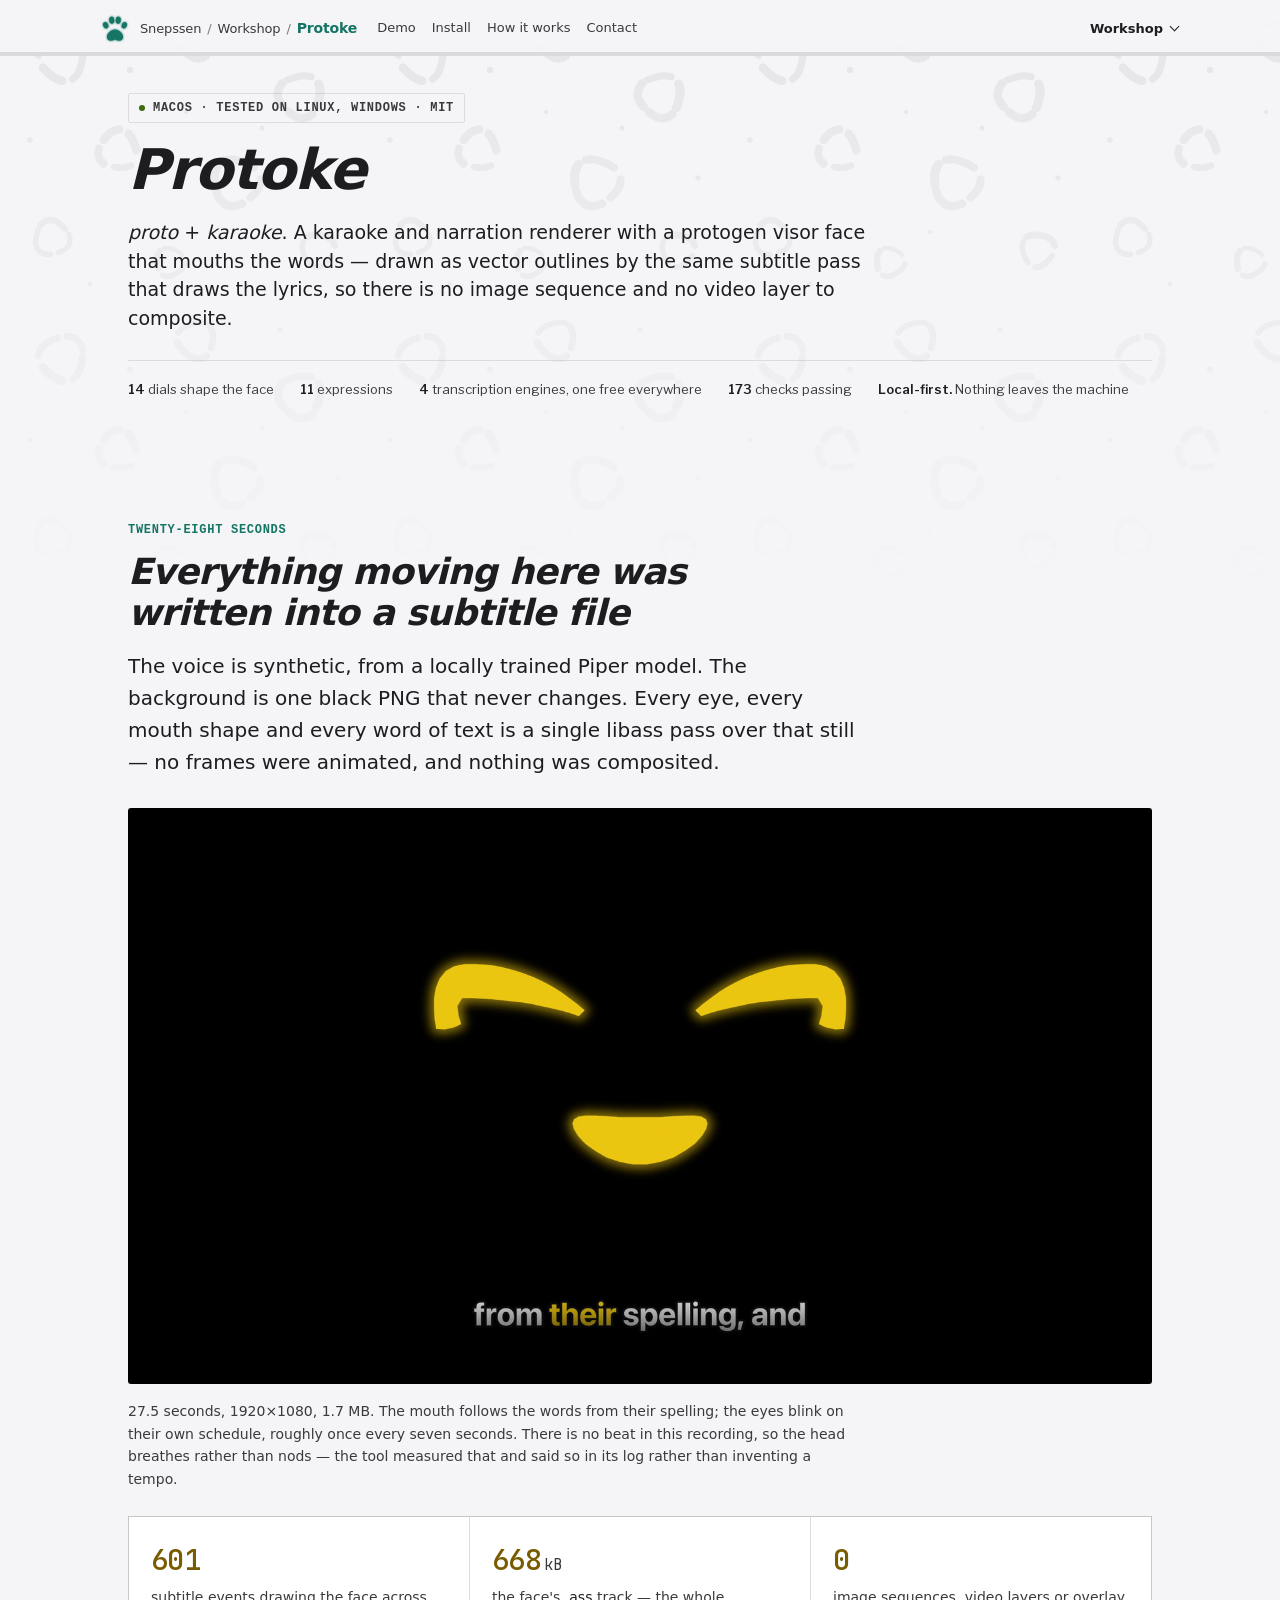
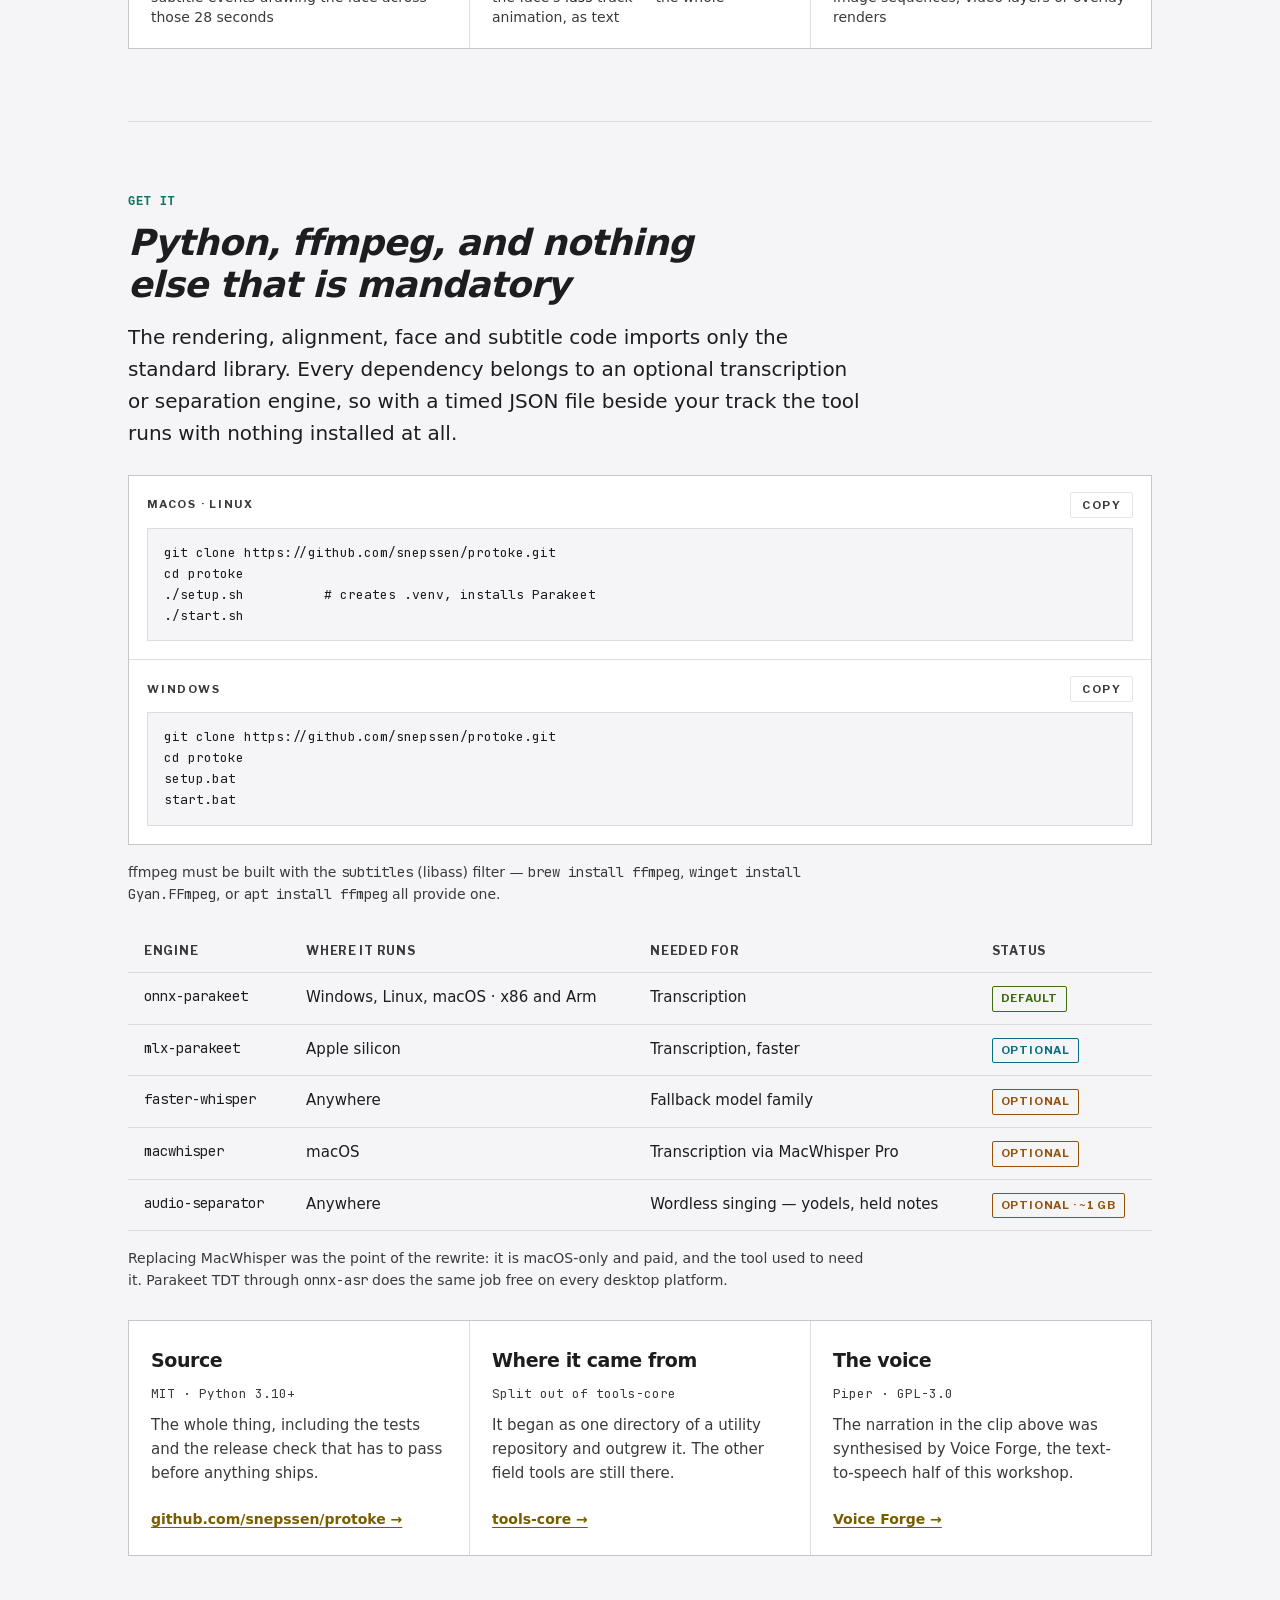
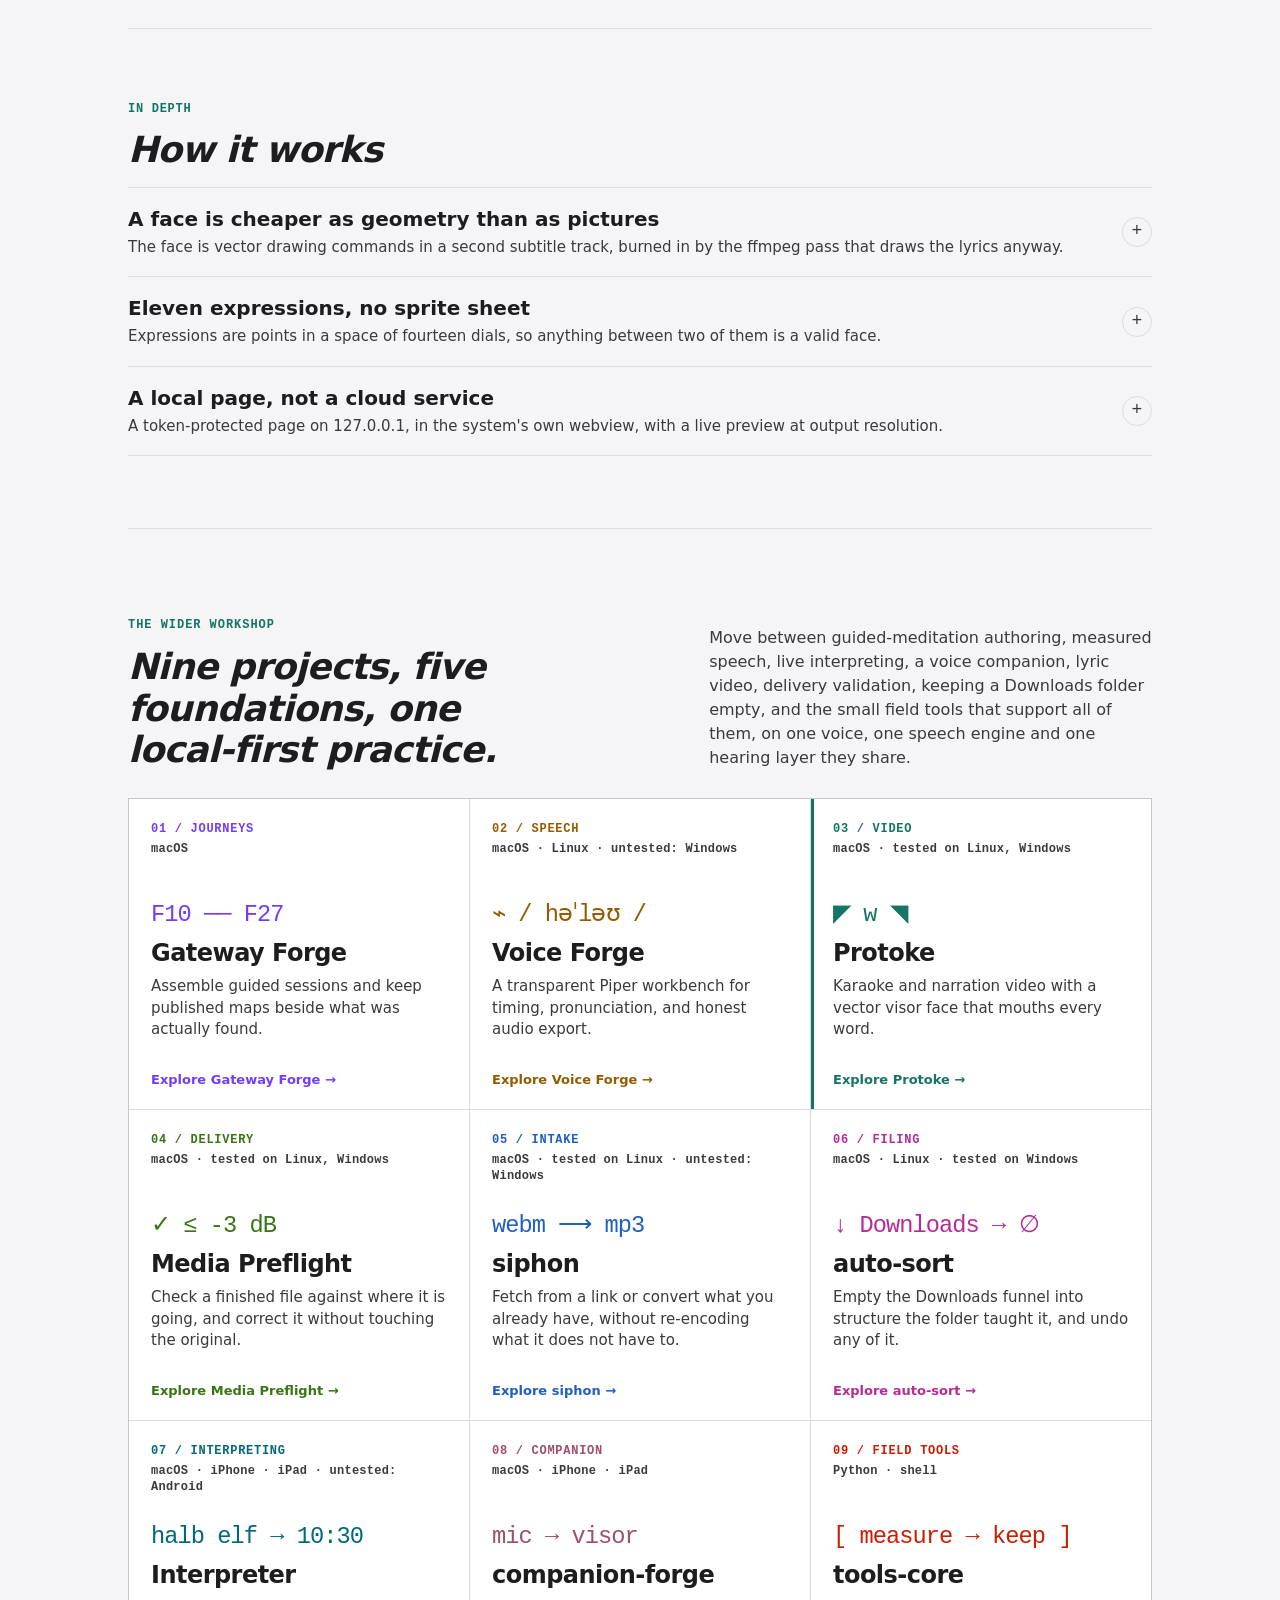
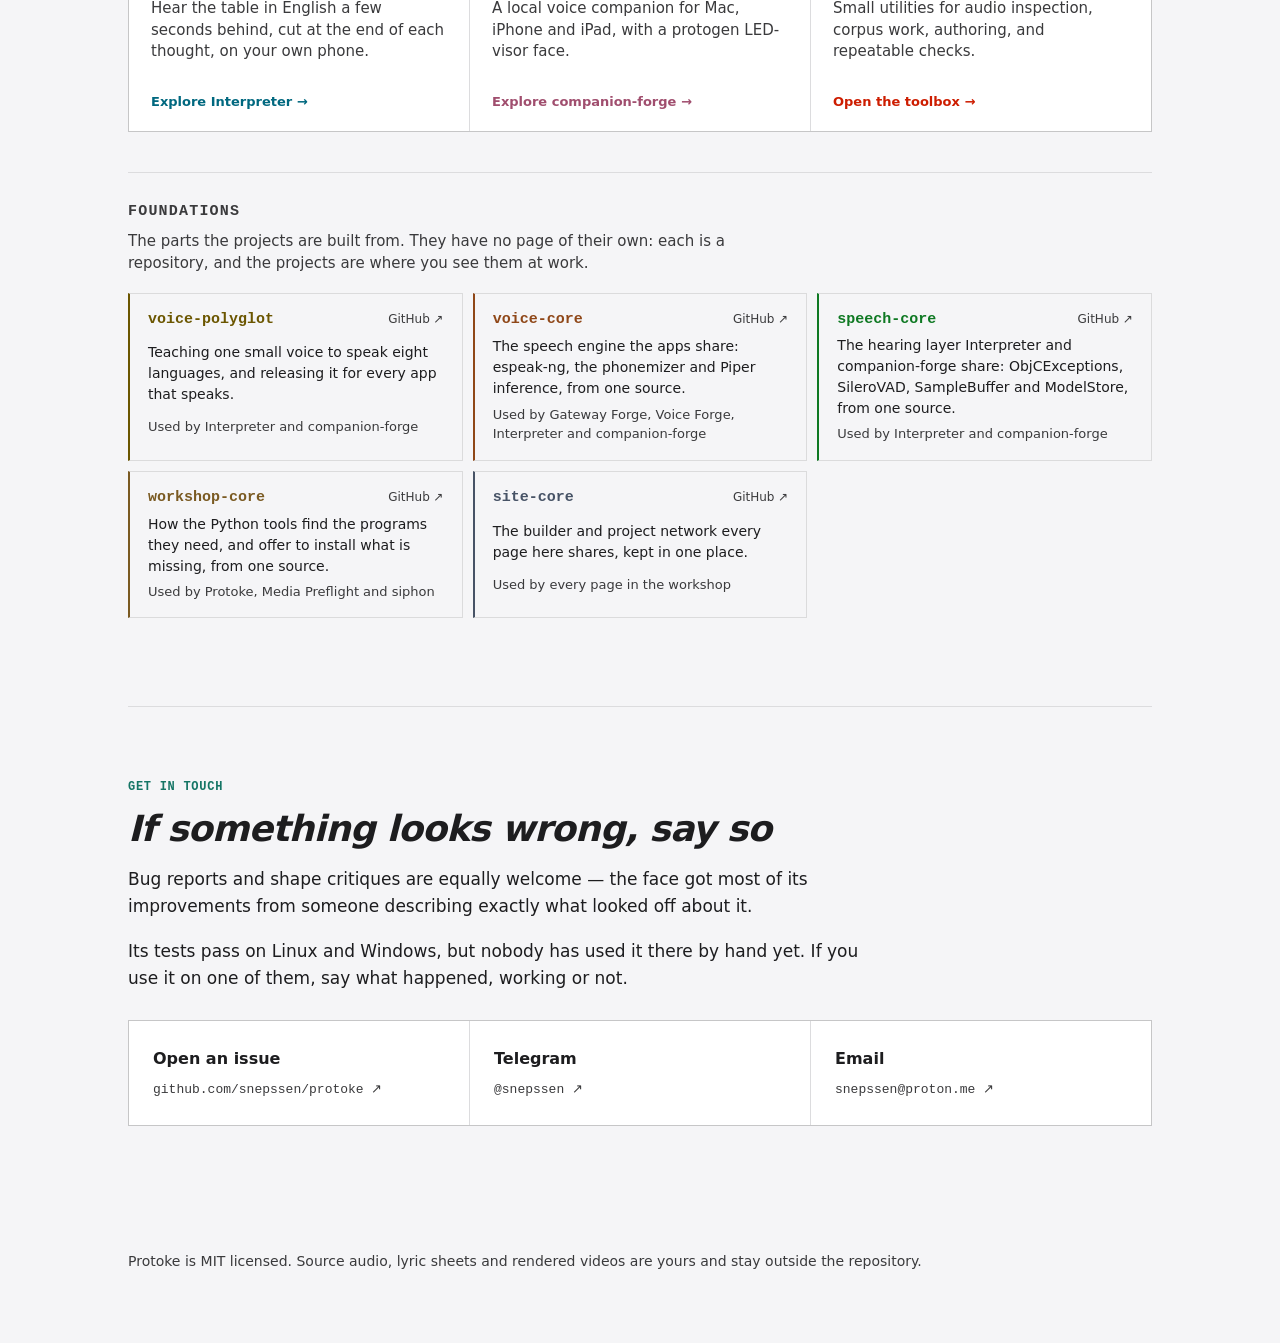
==== commit 2f85e71a: "Workshop pages: projects and foundations listed apart (from site-core)" ====
--- a/docs/index.html
+++ b/docs/index.html
@@ -82,6 +82,7 @@
       <a data-project="voice-polyglot" style="--project-accent: var(--eco-polyglot)" href="https://github.com/snepssen/voice-polyglot">voice-polyglot</a>
       <a data-project="voice-core" style="--project-accent: var(--eco-voicecore)" href="https://github.com/snepssen/voice-core">voice-core</a>
       <a data-project="speech-core" style="--project-accent: var(--eco-speechcore)" href="https://github.com/snepssen/speech-core">speech-core</a>
+      <a data-project="workshop-core" style="--project-accent: var(--eco-workshopcore)" href="https://github.com/snepssen/workshop-core">workshop-core</a>
       <a data-project="site-core" style="--project-accent: var(--eco-sitecore)" href="https://github.com/snepssen/site-core">site-core</a>
     </div>
   </div>
@@ -249,7 +250,7 @@
   <div class="ecosystem-more__head">
     <div>
       <p class="ecosystem-kicker">The wider workshop</p>
-      <h2 id="ecosystem-heading">Thirteen pieces, one local-first practice.</h2>
+      <h2 id="ecosystem-heading">Nine projects, five foundations, one local-first practice.</h2>
     </div>
     <p class="ecosystem-more__intro">Move between guided-meditation authoring, measured speech, live interpreting, a voice companion, lyric video, delivery validation, keeping a Downloads folder empty, and the small field tools that support all of them, on one voice, one speech engine and one hearing layer they share.</p>
   </div>
@@ -317,34 +318,39 @@
       <p>Small utilities for audio inspection, corpus work, authoring, and repeatable checks.</p>
       <span class="ecosystem-card__go">Open the toolbox →</span>
     </a>
-    <a class="ecosystem-card" data-project="voice-polyglot" style="--card-accent: var(--eco-polyglot)" href="https://github.com/snepssen/voice-polyglot">
-      <div class="ecosystem-card__index"><span>10 / VOICE</span><span>Piper · eight languages</span></div>
-      <div class="ecosystem-card__glyph" aria-hidden="true">fél tizenegy</div>
-      <h3>voice-polyglot</h3>
-      <p>Teaching one small voice to speak eight languages, and releasing it for every app that speaks.</p>
-      <span class="ecosystem-card__go">Open the repository →</span>
-    </a>
-    <a class="ecosystem-card" data-project="voice-core" style="--card-accent: var(--eco-voicecore)" href="https://github.com/snepssen/voice-core">
-      <div class="ecosystem-card__index"><span>11 / ENGINE</span><span>Swift · macOS · iOS · tested on Linux</span></div>
-      <div class="ecosystem-card__glyph" aria-hidden="true">text → /ipa/ → ids</div>
-      <h3>voice-core</h3>
-      <p>The speech engine the apps share: espeak-ng, the phonemizer and Piper inference, from one source.</p>
-      <span class="ecosystem-card__go">Open the repository →</span>
-    </a>
-    <a class="ecosystem-card" data-project="speech-core" style="--card-accent: var(--eco-speechcore)" href="https://github.com/snepssen/speech-core">
-      <div class="ecosystem-card__index"><span>12 / HEARING</span><span>Swift · macOS · iOS</span></div>
-      <div class="ecosystem-card__glyph" aria-hidden="true">mic → vad → store</div>
-      <h3>speech-core</h3>
-      <p>The hearing layer Interpreter and companion-forge share: ObjCExceptions, SileroVAD, SampleBuffer and ModelStore, from one source.</p>
-      <span class="ecosystem-card__go">Open the repository →</span>
-    </a>
-    <a class="ecosystem-card" data-project="site-core" style="--card-accent: var(--eco-sitecore)" href="https://github.com/snepssen/site-core">
-      <div class="ecosystem-card__index"><span>13 / PAGES</span><span>Python · HTML</span></div>
-      <div class="ecosystem-card__glyph" aria-hidden="true">one → every page</div>
-      <h3>site-core</h3>
-      <p>The builder and project network every page here shares, kept in one place.</p>
-      <span class="ecosystem-card__go">Open the repository →</span>
-    </a>
+  </div>
+  <div class="ecosystem-foundations">
+    <div class="ecosystem-foundations__head">
+      <p class="ecosystem-kicker">Foundations</p>
+      <p>The parts the projects are built from. They have no page of their own: each is a repository, and the projects are where you see them at work.</p>
+    </div>
+    <ul>
+      <li><a class="ecosystem-foundation" data-project="voice-polyglot" style="--card-accent: var(--eco-polyglot)" href="https://github.com/snepssen/voice-polyglot">
+        <span class="ecosystem-foundation__name">voice-polyglot<span class="ecosystem-foundation__out" aria-label="on GitHub">GitHub ↗</span></span>
+        <span class="ecosystem-foundation__what">Teaching one small voice to speak eight languages, and releasing it for every app that speaks.</span>
+        <span class="ecosystem-foundation__used">Used by Interpreter and companion-forge</span>
+      </a></li>
+      <li><a class="ecosystem-foundation" data-project="voice-core" style="--card-accent: var(--eco-voicecore)" href="https://github.com/snepssen/voice-core">
+        <span class="ecosystem-foundation__name">voice-core<span class="ecosystem-foundation__out" aria-label="on GitHub">GitHub ↗</span></span>
+        <span class="ecosystem-foundation__what">The speech engine the apps share: espeak-ng, the phonemizer and Piper inference, from one source.</span>
+        <span class="ecosystem-foundation__used">Used by Gateway Forge, Voice Forge, Interpreter and companion-forge</span>
+      </a></li>
+      <li><a class="ecosystem-foundation" data-project="speech-core" style="--card-accent: var(--eco-speechcore)" href="https://github.com/snepssen/speech-core">
+        <span class="ecosystem-foundation__name">speech-core<span class="ecosystem-foundation__out" aria-label="on GitHub">GitHub ↗</span></span>
+        <span class="ecosystem-foundation__what">The hearing layer Interpreter and companion-forge share: ObjCExceptions, SileroVAD, SampleBuffer and ModelStore, from one source.</span>
+        <span class="ecosystem-foundation__used">Used by Interpreter and companion-forge</span>
+      </a></li>
+      <li><a class="ecosystem-foundation" data-project="workshop-core" style="--card-accent: var(--eco-workshopcore)" href="https://github.com/snepssen/workshop-core">
+        <span class="ecosystem-foundation__name">workshop-core<span class="ecosystem-foundation__out" aria-label="on GitHub">GitHub ↗</span></span>
+        <span class="ecosystem-foundation__what">How the Python tools find the programs they need, and offer to install what is missing, from one source.</span>
+        <span class="ecosystem-foundation__used">Used by Protoke, Media Preflight and siphon</span>
+      </a></li>
+      <li><a class="ecosystem-foundation" data-project="site-core" style="--card-accent: var(--eco-sitecore)" href="https://github.com/snepssen/site-core">
+        <span class="ecosystem-foundation__name">site-core<span class="ecosystem-foundation__out" aria-label="on GitHub">GitHub ↗</span></span>
+        <span class="ecosystem-foundation__what">The builder and project network every page here shares, kept in one place.</span>
+        <span class="ecosystem-foundation__used">Used by every page in the workshop</span>
+      </a></li>
+    </ul>
   </div>
 </section>
 
--- a/docs/ecosystem.css
+++ b/docs/ecosystem.css
@@ -28,6 +28,7 @@
   --eco-sitecore: #b9c3d0;
   --eco-companion: #ff8ab8;
   --eco-speechcore: #6ed9a0;
+  --eco-workshopcore: #d9bf8f;
   --eco-current: var(--eco-protoke);
   --ground: #121212;
   --surface: #1c1c1e;
@@ -79,6 +80,8 @@
     --eco-sitecore: #475366;
     --eco-companion: #a04e6e;
     --eco-speechcore: #0f7923;
+  --eco-workshopcore: #7a5a22;
+    --eco-workshopcore: #7a5a22;
     --ground: #f5f5f7;
     --surface: #ffffff;
     --raise: #e8e8ed;
@@ -152,6 +155,7 @@
 body[data-project="voice-core"] { --eco-current: var(--eco-voicecore); }
 body[data-project="speech-core"] { --eco-current: var(--eco-speechcore); }
 body[data-project="site-core"] { --eco-current: var(--eco-sitecore); }
+body[data-project="workshop-core"] { --eco-current: var(--eco-workshopcore); }
 /* Set where the accent is, not on :root: a var() resolves where it is
    declared, so on :root every page would glow in the default accent. */
 body { --eco-glow: var(--eco-current); }
@@ -519,6 +523,49 @@
   padding: 36px 0 8px;
 }
 
+/* ------------------------------------------------------- the foundations */
+/* Repositories, not pages: a compact list under the cards, with no artwork,
+   saying where each one is used and that its link leaves for GitHub. */
+.ecosystem-foundations {
+  margin-top: 40px;
+  padding-top: 28px;
+  border-top: 1px solid var(--line);
+}
+.ecosystem-foundations__head { display: grid; gap: 6px; margin-bottom: 18px; max-width: 64ch; }
+.ecosystem-foundations__head p { margin: 0; color: var(--muted); font-size: 15px; line-height: 1.5; }
+.ecosystem-foundations ul {
+  display: grid;
+  grid-template-columns: repeat(auto-fill, minmax(min(100%, 320px), 1fr));
+  gap: 10px;
+  margin: 0;
+  padding: 0;
+  list-style: none;
+}
+.ecosystem-foundation {
+  display: grid;
+  gap: 6px;
+  height: 100%;
+  padding: 16px 18px;
+  background: var(--ground);
+  color: inherit;
+  text-decoration: none;
+  border: 1px solid var(--line);
+  border-left: 2px solid var(--card-accent);
+}
+.ecosystem-foundation:hover,
+.ecosystem-foundation:focus-visible { background: color-mix(in srgb, var(--card-accent) 7%, var(--ground)); }
+.ecosystem-foundation__name {
+  display: flex;
+  align-items: baseline;
+  justify-content: space-between;
+  gap: 12px;
+  font: 600 15px/1.3 var(--eco-mono);
+  color: var(--card-accent);
+}
+.ecosystem-foundation__out { color: var(--muted); font: 500 12px/1 var(--eco-sans); white-space: nowrap; }
+.ecosystem-foundation__what { color: var(--ink); font-size: 14px; line-height: 1.5; }
+.ecosystem-foundation__used { color: var(--muted); font-size: 13px; line-height: 1.45; }
+
 /* ------------------------------------------------------------- the folds */
 .folds > h2 { margin-bottom: 8px; }
 .fold { border-top: 1px solid var(--line); }
